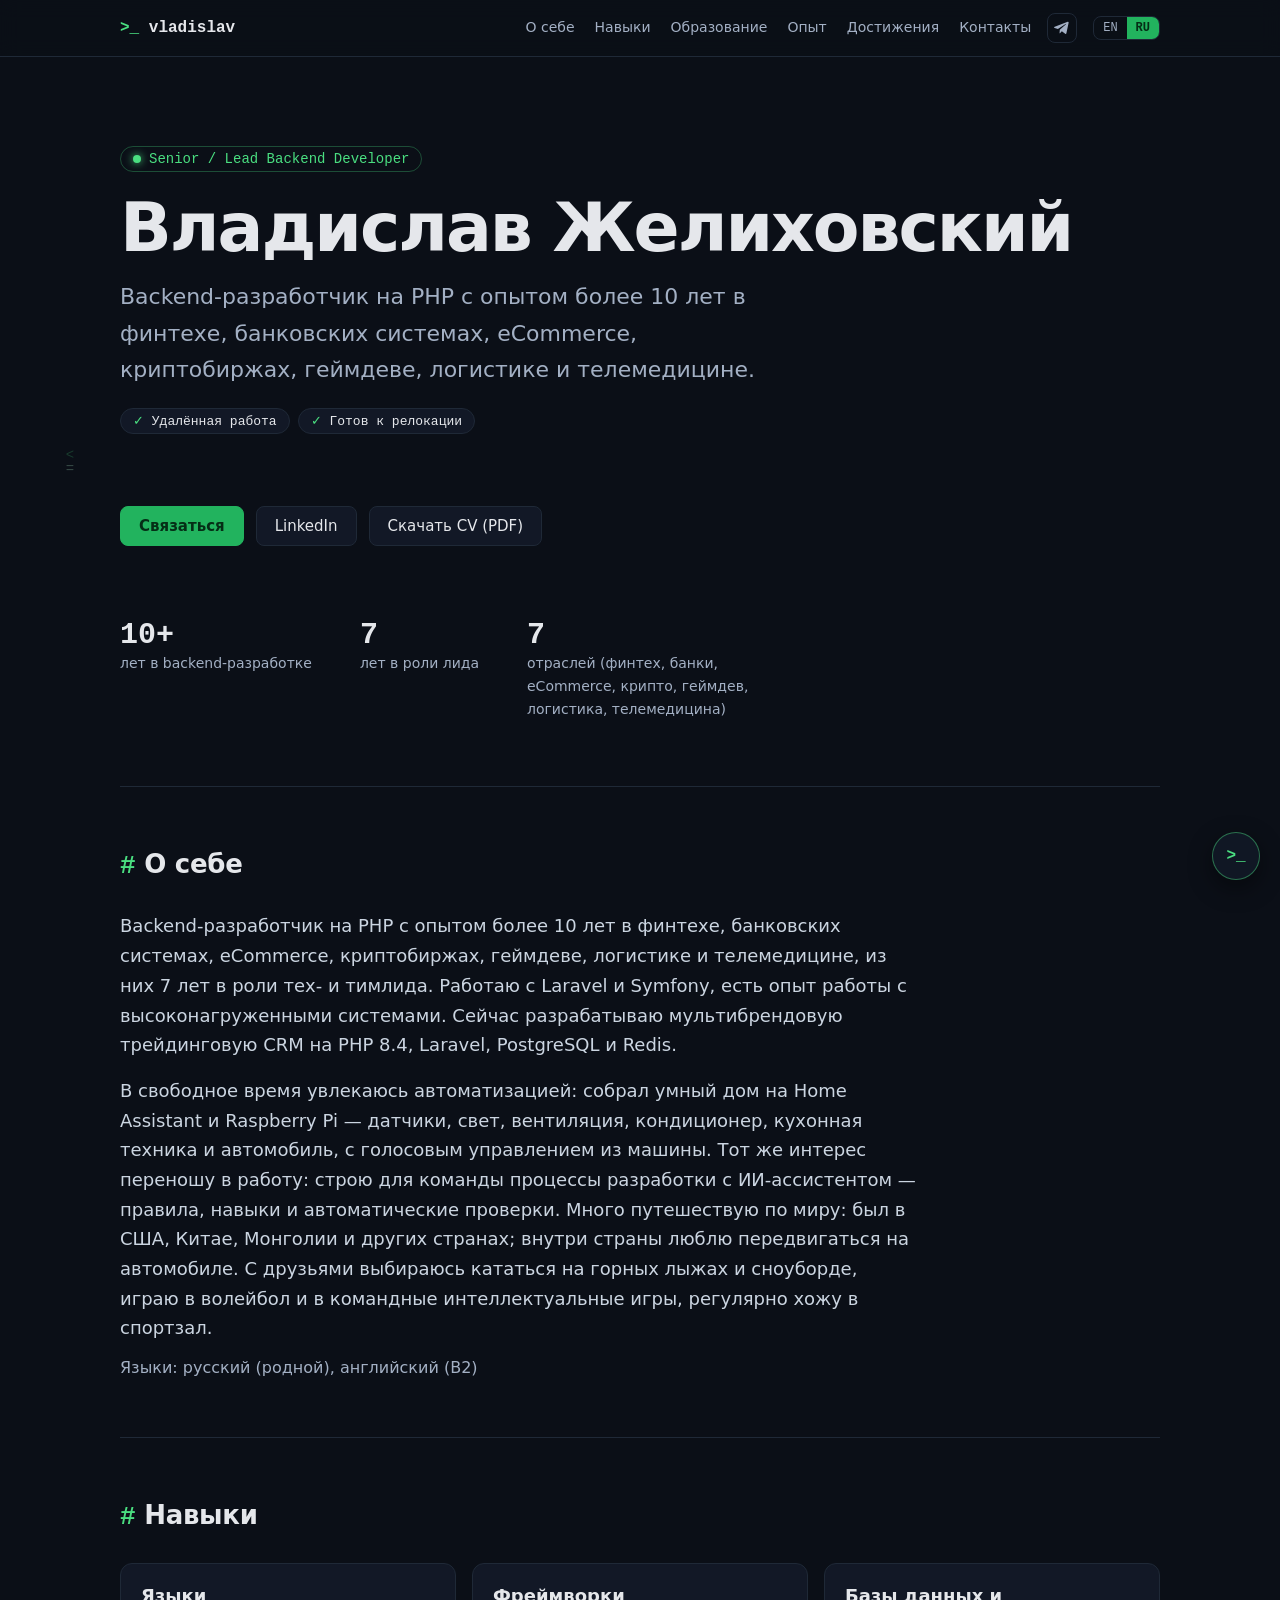
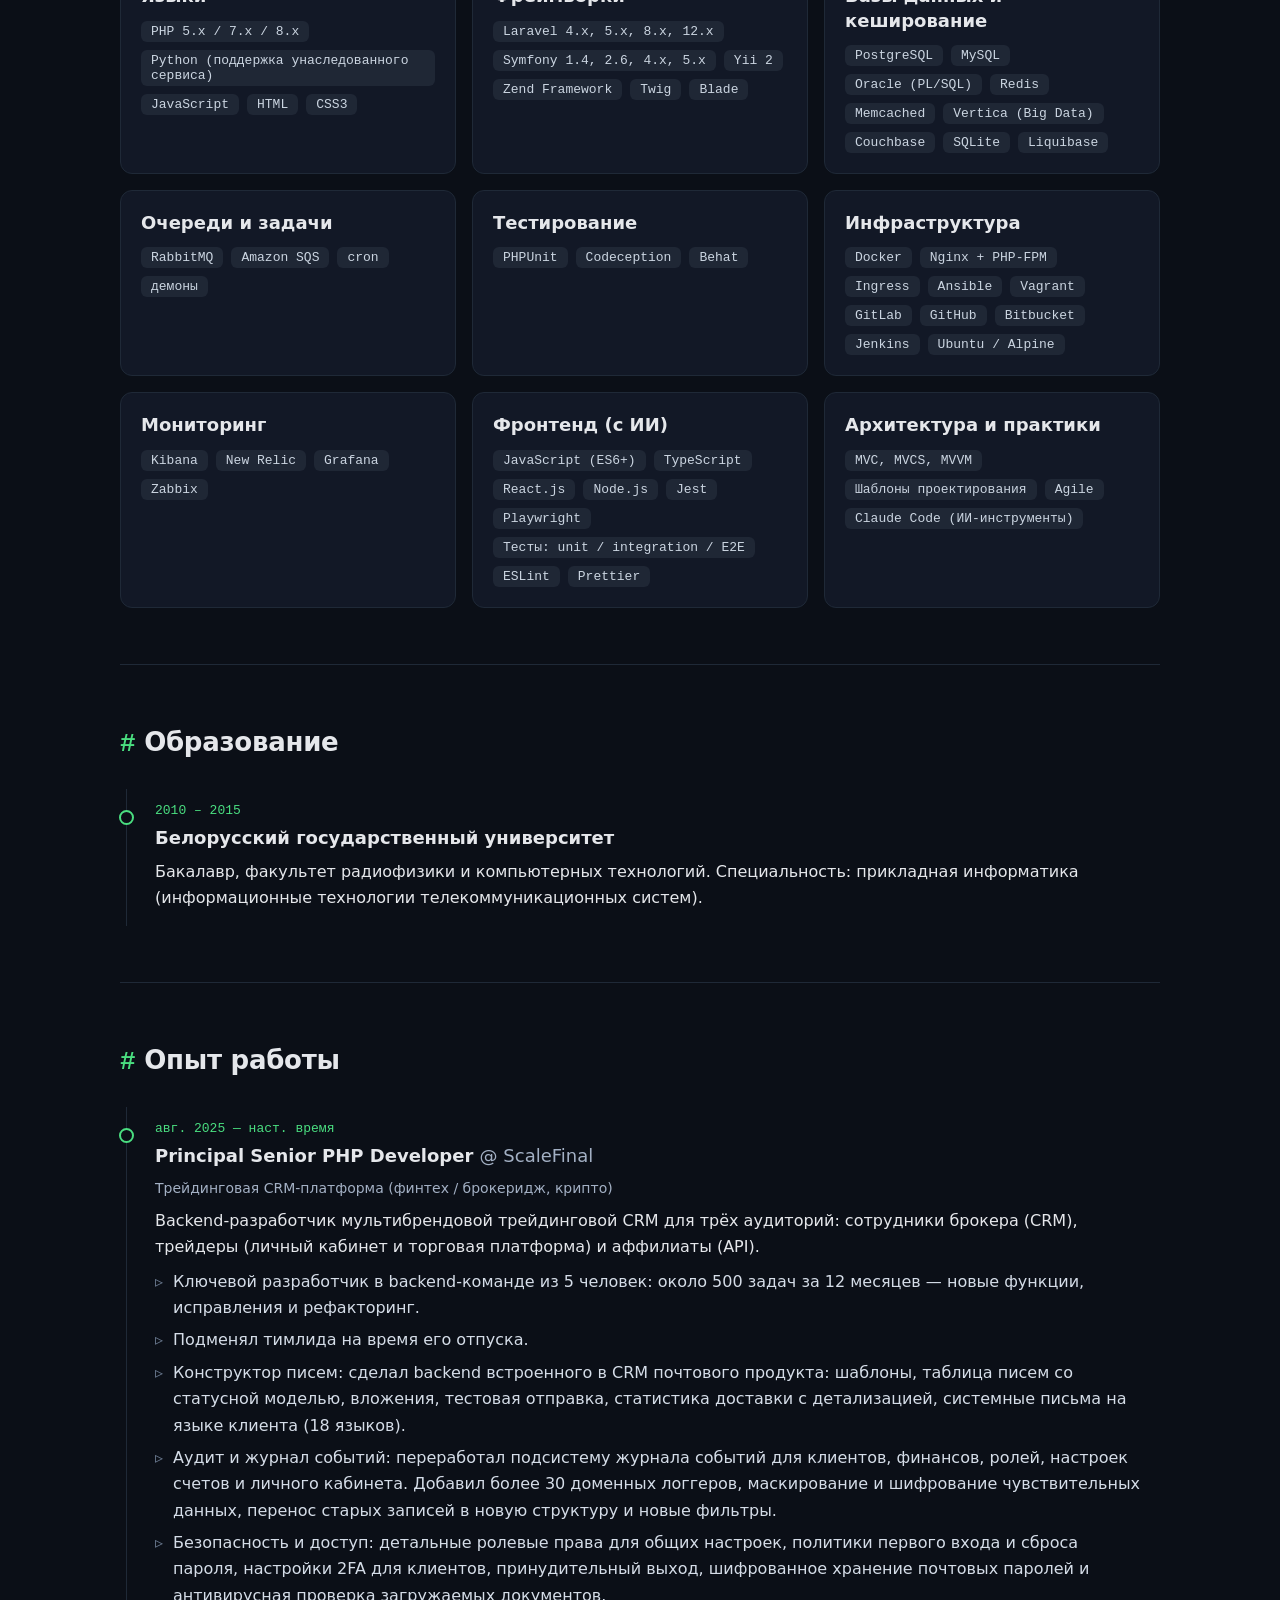
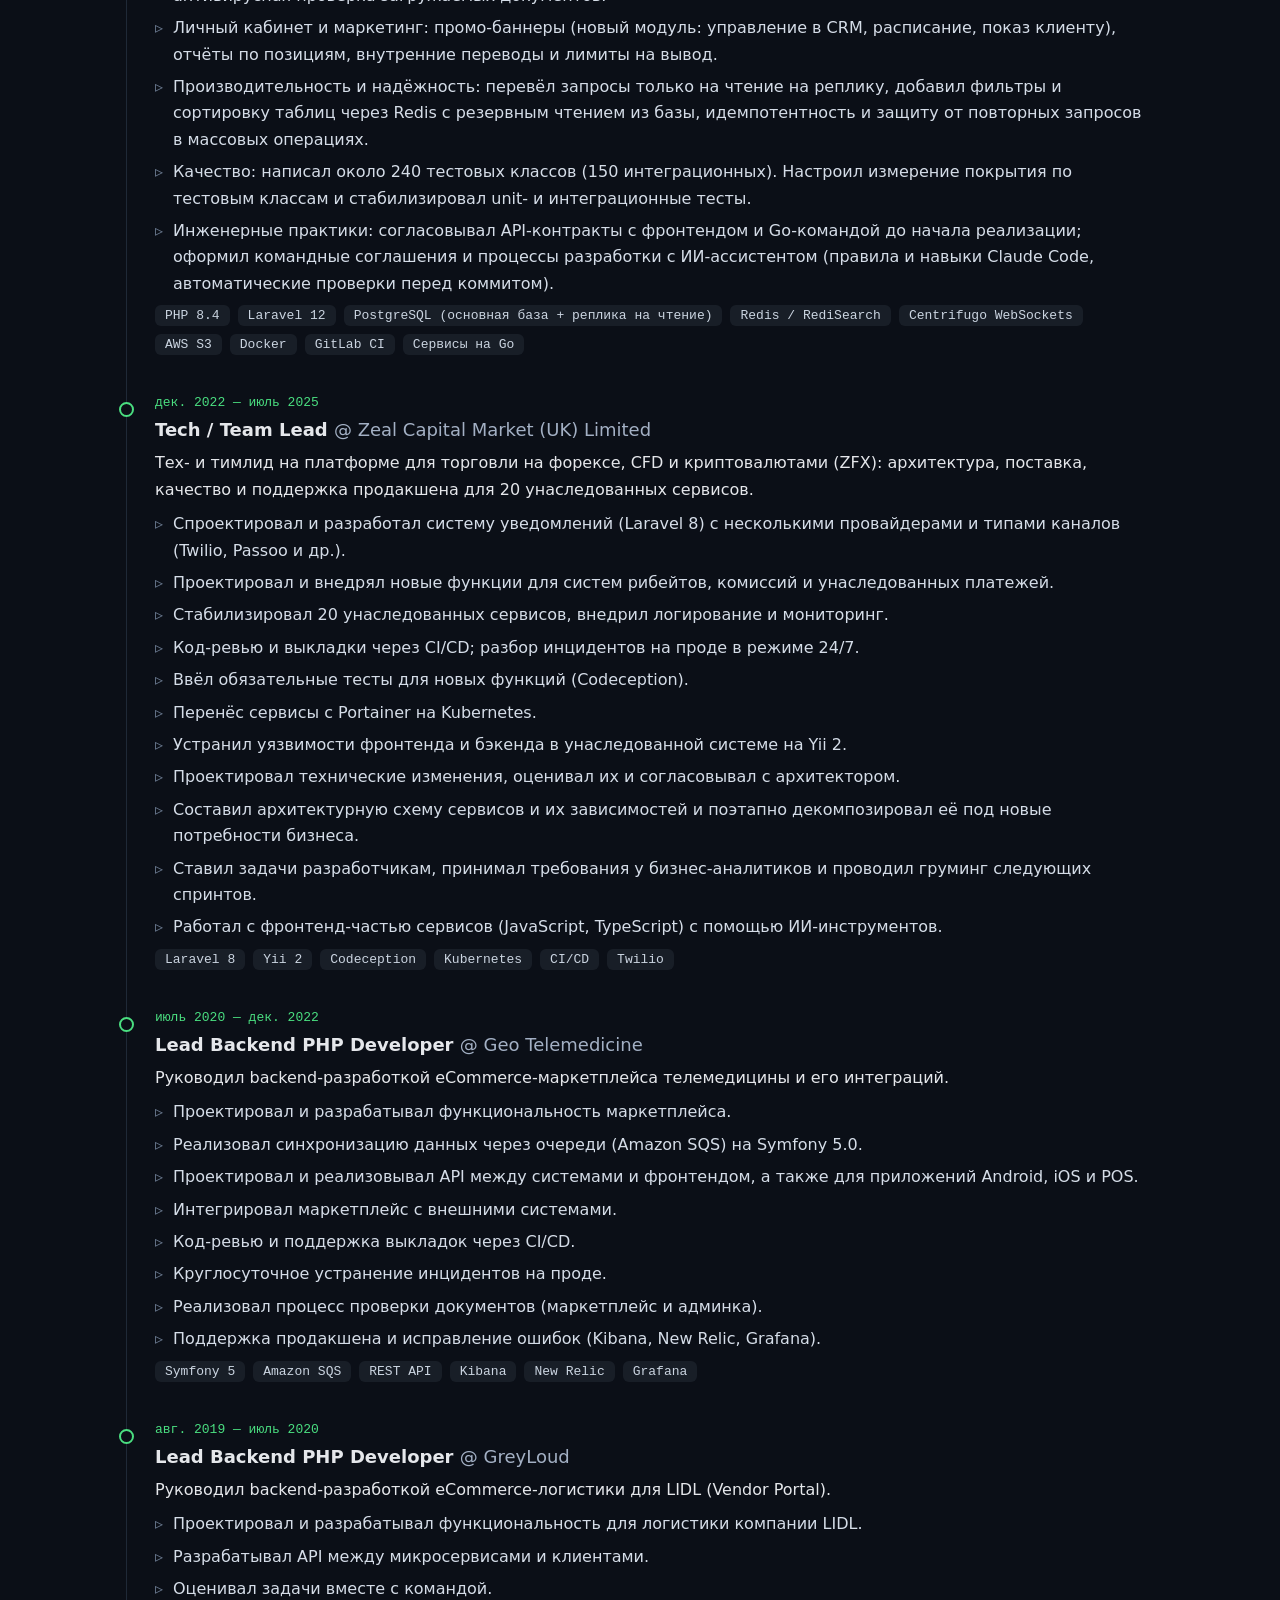
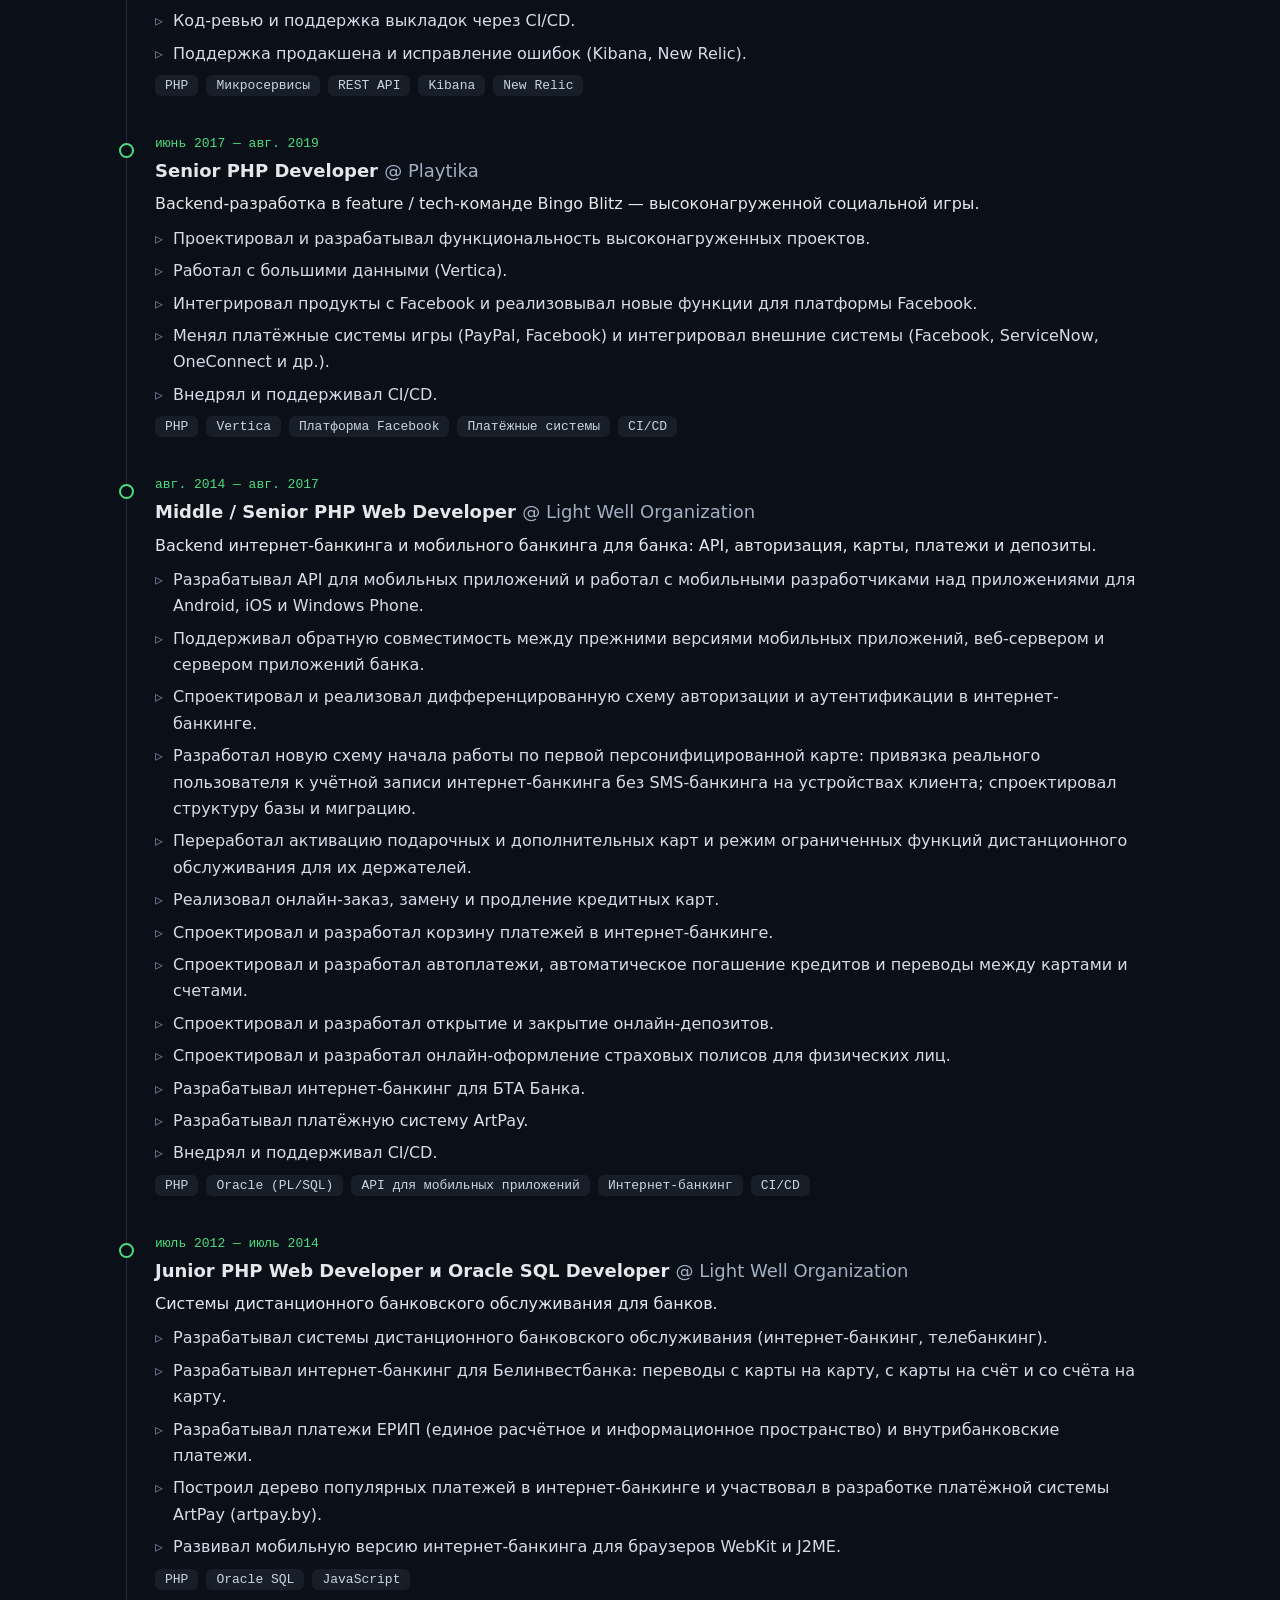
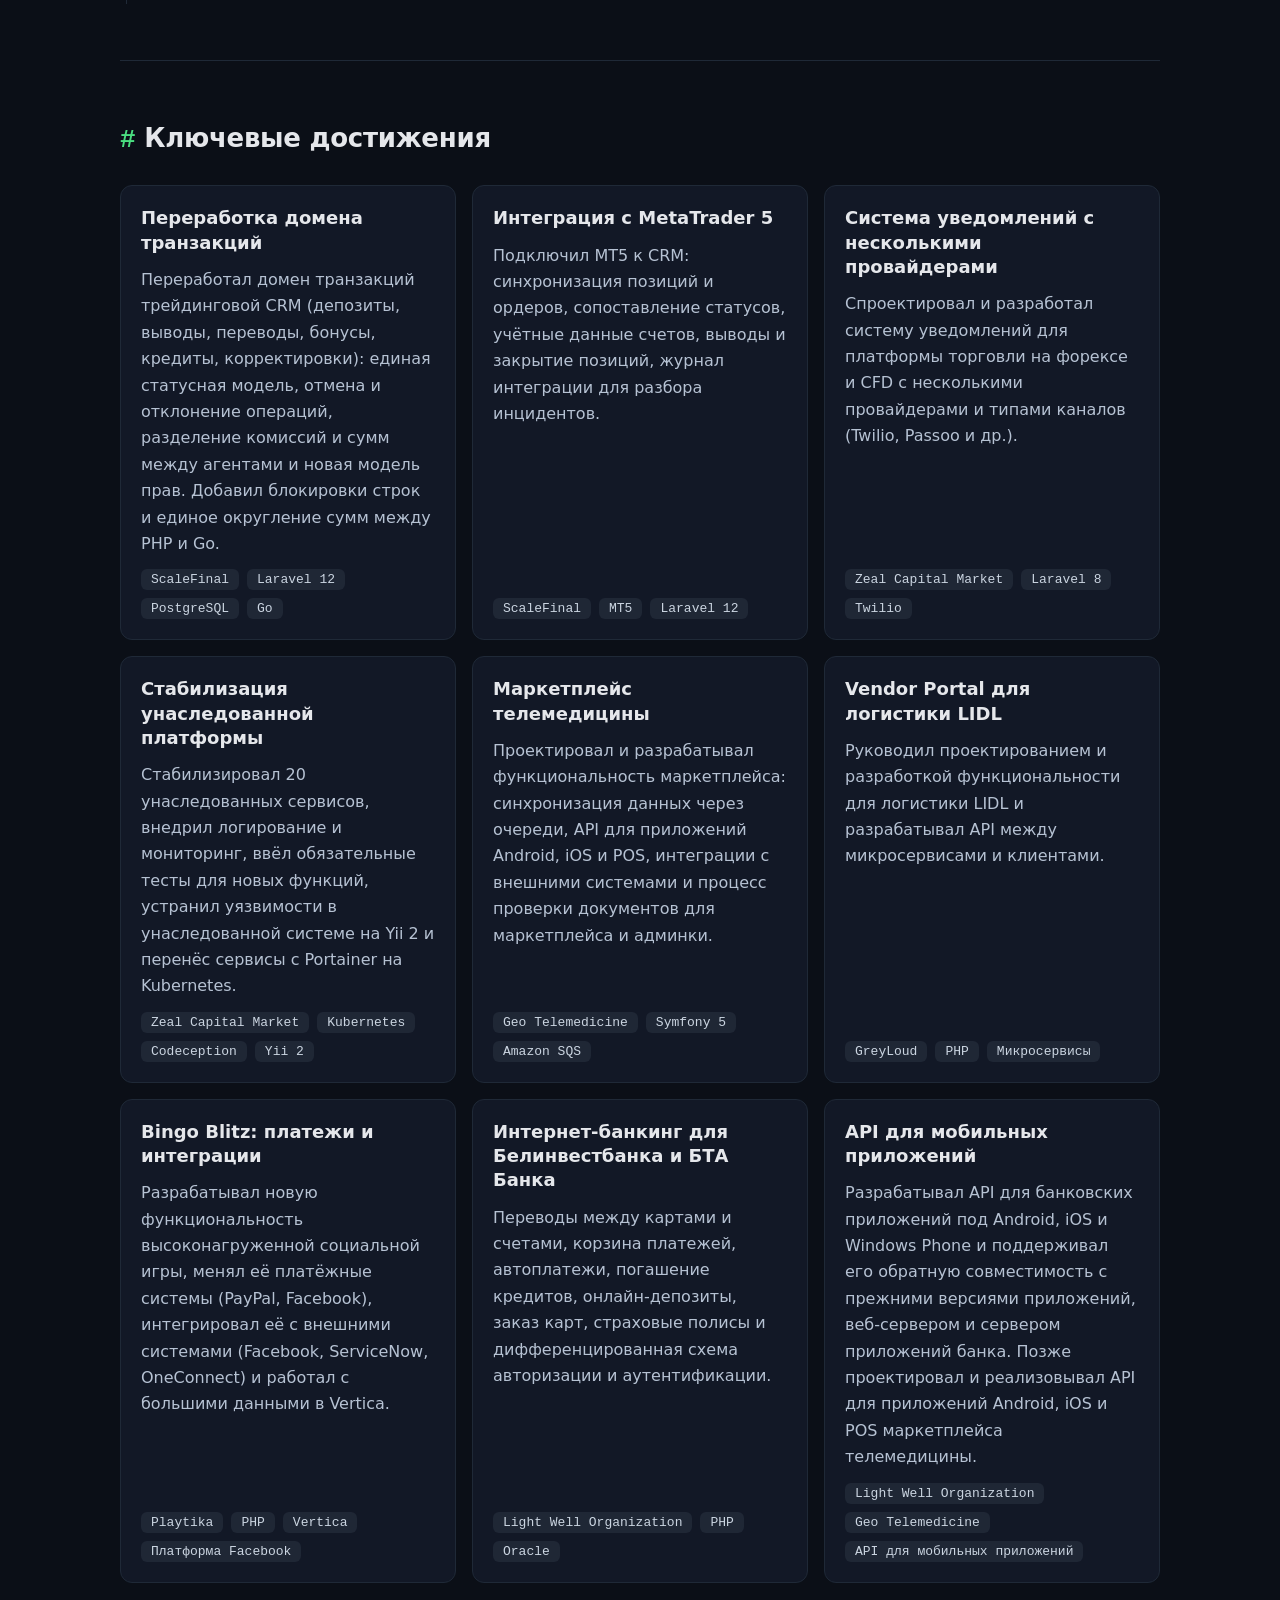
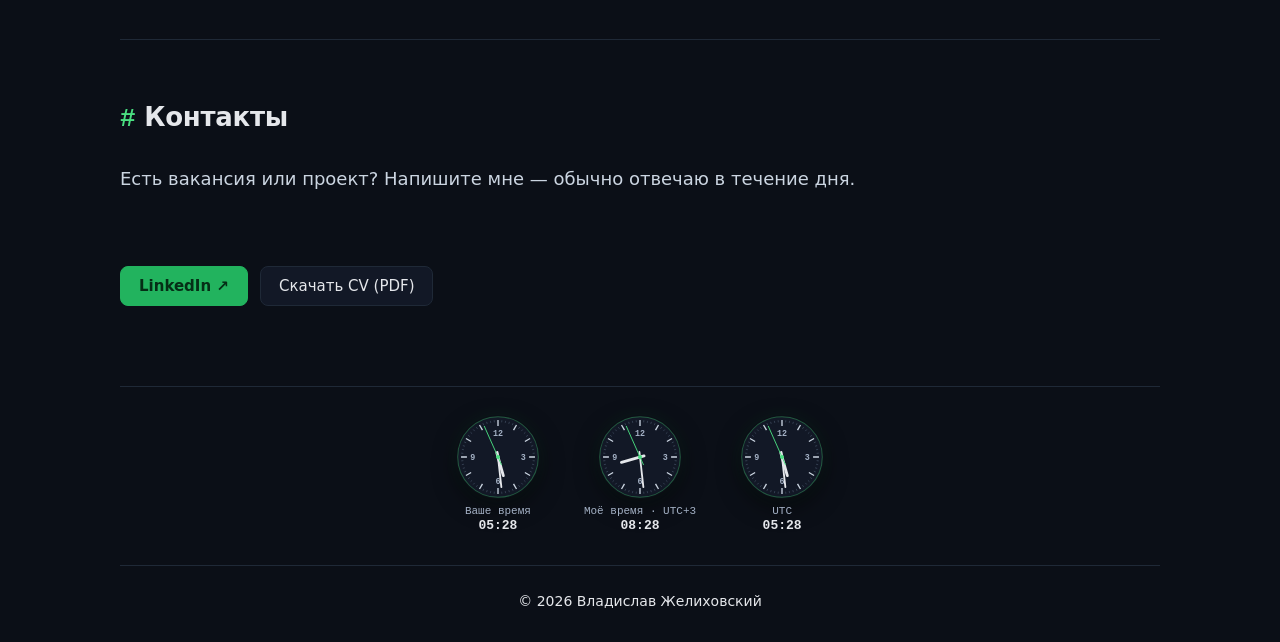
==== ru/index.html @ 9c0f3e17 "Update site" ====
<!doctype html><html lang="ru"><head><meta charset="UTF-8"><meta name="viewport" content="width=device-width,initial-scale=1"><meta name="description" content="Backend-разработчик на PHP с опытом более 10 лет в финтехе, банковских системах, eCommerce, криптобиржах, геймдеве, логистике и телемедицине."><meta property="og:type" content="website"><meta property="og:url" content="https://vlad-zhelihovsky.github.io/ru/"><meta property="og:title" content="Владислав Желиховский — Senior / Lead Backend Developer"><meta property="og:description" content="Backend-разработчик на PHP с опытом более 10 лет в финтехе, банковских системах, eCommerce, криптобиржах, геймдеве, логистике и телемедицине."><meta property="og:image" content="https://vlad-zhelihovsky.github.io/og.png"><meta property="og:image:width" content="1200"><meta property="og:image:height" content="630"><meta name="twitter:card" content="summary_large_image"><link rel="canonical" href="https://vlad-zhelihovsky.github.io/ru/"><script type="application/ld+json">{"@context":"https://schema.org","@type":"Person","name":"Владислав Желиховский","jobTitle":"Senior / Lead Backend Developer","description":"Backend-разработчик на PHP с опытом более 10 лет в финтехе, банковских системах, eCommerce, криптобиржах, геймдеве, логистике и телемедицине, из них 7 лет в роли тех- и тимлида. Работаю с Laravel и Symfony, есть опыт работы с высоконагруженными системами. Сейчас разрабатываю мультибрендовую трейдинговую CRM на PHP 8.4, Laravel, PostgreSQL и Redis.","url":"https://vlad-zhelihovsky.github.io/ru/","image":"https://vlad-zhelihovsky.github.io/og.png","sameAs":["https://www.linkedin.com/in/vladislav-zhelihovsky-81b3a1a6","https://t.me/powerduals"],"alumniOf":[{"@type":"CollegeOrUniversity","name":"Белорусский государственный университет"}],"knowsLanguage":["русский","английский"],"knowsAbout":["PHP 5.x / 7.x / 8.x","Python (поддержка унаследованного сервиса)","JavaScript","HTML","CSS3","Laravel 4.x, 5.x, 8.x, 12.x","Symfony 1.4, 2.6, 4.x, 5.x","Yii 2","Zend Framework","Twig","Blade","PostgreSQL","MySQL","Oracle (PL/SQL)","Redis","Memcached","Vertica (Big Data)","Couchbase","SQLite","Liquibase","RabbitMQ","Amazon SQS","cron","демоны","PHPUnit","Codeception","Behat","Docker","Nginx + PHP-FPM","Ingress","Ansible","Vagrant","GitLab","GitHub","Bitbucket","Jenkins","Ubuntu / Alpine","Kibana","New Relic","Grafana","Zabbix","JavaScript (ES6+)","TypeScript","React.js","Node.js","Jest","Playwright","Тесты: unit / integration / E2E","ESLint","Prettier","MVC, MVCS, MVVM","Шаблоны проектирования","Agile","Claude Code (ИИ-инструменты)"]}</script><link rel="icon" href="data:image/svg+xml,<svg xmlns='http://www.w3.org/2000/svg' viewBox='0 0 100 100'><rect width='100' height='100' rx='22' fill='%230b0f17'/><text x='50' y='68' font-size='54' text-anchor='middle' fill='%234ade80' font-family='monospace'>&gt;_</text></svg>"><title>Владислав Желиховский — Senior / Lead Backend Developer</title><script>!function(){var t=document.cookie.match(/(?:^|; )lang=(en|ru)/),a=/\/ru\/?$/.test(location.pathname);!t||"ru"!==t[1]||a?document.addEventListener("click",function(t){var a=t.target.closest&&t.target.closest("a[data-lang]");a&&(document.cookie="lang="+a.getAttribute("data-lang")+"; path=/; max-age=31536000; SameSite=Lax")}):location.replace("ru/"+location.hash)}()</script><link rel="stylesheet" crossorigin href="../assets/index-DyT4c21z.css"><link rel="alternate" hreflang="en" href="https://vlad-zhelihovsky.github.io/"><link rel="alternate" hreflang="ru" href="https://vlad-zhelihovsky.github.io/ru/"><link rel="alternate" hreflang="x-default" href="https://vlad-zhelihovsky.github.io/"></head><body><div id="app"><header class="topbar"><div class="container topbar-inner"><a class="logo" href="#top"><span class="prompt">&gt;_</span> vladislav</a><nav><a href="#about">О себе</a><a href="#skills">Навыки</a><a href="#education">Образование</a><a href="#experience">Опыт</a><a href="#projects">Достижения</a><a href="#contact">Контакты</a></nav><div class="social"><a href="https://t.me/powerduals" aria-label="Telegram" title="Telegram" target="_blank" rel="noopener"><svg viewBox="0 0 24 24" aria-hidden="true"><path d="M21.94 4.3 18.6 19.9c-.25 1.1-.9 1.37-1.82.85l-5.03-3.7-2.43 2.33c-.27.27-.5.5-1.01.5l.36-5.12 9.32-8.42c.4-.36-.09-.56-.63-.2L5.85 13.4.9 11.85c-1.08-.34-1.1-1.08.22-1.6L20.5 2.8c.9-.33 1.68.2 1.44 1.5Z"></path></svg></a></div><div class="lang" role="group" aria-label="Язык"><a href="../" data-lang="en" hreflang="en" class="">EN</a><a href="../ru/" data-lang="ru" hreflang="ru" class="active" aria-current="true">RU</a></div></div></header><main id="top" class="container"><section class="hero"><p class="eyebrow"><span class="dot"></span> Senior / Lead Backend Developer</p><h1>Владислав Желиховский</h1><p class="tagline">Backend-разработчик на PHP с опытом более 10 лет в финтехе, банковских системах, eCommerce, криптобиржах, геймдеве, логистике и телемедицине.</p><ul class="open-to" aria-label="Что ищу"><li>Удалённая работа</li><li>Готов к релокации</li></ul><div class="hero-actions"><a class="btn primary" href="#contact">Связаться</a><a class="btn" href="https://www.linkedin.com/in/vladislav-zhelihovsky-81b3a1a6" target="_blank" rel="noopener">LinkedIn</a><a class="btn" href="../Vladislav_Zhelihovsky_CV_RU.pdf" download>Скачать CV (PDF)</a></div><dl class="stats"><div><dt>10+</dt><dd>лет в backend-разработке</dd></div><div><dt>7</dt><dd>лет в роли лида</dd></div><div><dt>7</dt><dd>отраслей (финтех, банки, eCommerce, крипто, геймдев, логистика, телемедицина)</dd></div></dl></section><section id="about"><h2><span class="hash">#</span> О себе</h2><p class="lead">Backend-разработчик на PHP с опытом более 10 лет в финтехе, банковских системах, eCommerce, криптобиржах, геймдеве, логистике и телемедицине, из них 7 лет в роли тех- и тимлида. Работаю с Laravel и Symfony, есть опыт работы с высоконагруженными системами. Сейчас разрабатываю мультибрендовую трейдинговую CRM на PHP 8.4, Laravel, PostgreSQL и Redis.</p><p class="lead">В свободное время увлекаюсь автоматизацией: собрал умный дом на Home Assistant и Raspberry Pi — датчики, свет, вентиляция, кондиционер, кухонная техника и автомобиль, с голосовым управлением из машины. Тот же интерес переношу в работу: строю для команды процессы разработки с ИИ-ассистентом — правила, навыки и автоматические проверки. Много путешествую по миру: был в США, Китае, Монголии и других странах; внутри страны люблю передвигаться на автомобиле. С друзьями выбираюсь кататься на горных лыжах и сноуборде, играю в волейбол и в командные интеллектуальные игры, регулярно хожу в спортзал.</p><p class="muted">Языки: русский (родной), английский (B2)</p></section><section id="skills"><h2><span class="hash">#</span> Навыки</h2><div class="grid skills"><article class="card"><h3>Языки</h3><ul class="tags"><li>PHP 5.x / 7.x / 8.x</li><li>Python (поддержка унаследованного сервиса)</li><li>JavaScript</li><li>HTML</li><li>CSS3</li></ul></article><article class="card"><h3>Фреймворки</h3><ul class="tags"><li>Laravel 4.x, 5.x, 8.x, 12.x</li><li>Symfony 1.4, 2.6, 4.x, 5.x</li><li>Yii 2</li><li>Zend Framework</li><li>Twig</li><li>Blade</li></ul></article><article class="card"><h3>Базы данных и кеширование</h3><ul class="tags"><li>PostgreSQL</li><li>MySQL</li><li>Oracle (PL/SQL)</li><li>Redis</li><li>Memcached</li><li>Vertica (Big Data)</li><li>Couchbase</li><li>SQLite</li><li>Liquibase</li></ul></article><article class="card"><h3>Очереди и задачи</h3><ul class="tags"><li>RabbitMQ</li><li>Amazon SQS</li><li>cron</li><li>демоны</li></ul></article><article class="card"><h3>Тестирование</h3><ul class="tags"><li>PHPUnit</li><li>Codeception</li><li>Behat</li></ul></article><article class="card"><h3>Инфраструктура</h3><ul class="tags"><li>Docker</li><li>Nginx + PHP-FPM</li><li>Ingress</li><li>Ansible</li><li>Vagrant</li><li>GitLab</li><li>GitHub</li><li>Bitbucket</li><li>Jenkins</li><li>Ubuntu / Alpine</li></ul></article><article class="card"><h3>Мониторинг</h3><ul class="tags"><li>Kibana</li><li>New Relic</li><li>Grafana</li><li>Zabbix</li></ul></article><article class="card"><h3>Фронтенд (с ИИ)</h3><ul class="tags"><li>JavaScript (ES6+)</li><li>TypeScript</li><li>React.js</li><li>Node.js</li><li>Jest</li><li>Playwright</li><li>Тесты: unit / integration / E2E</li><li>ESLint</li><li>Prettier</li></ul></article><article class="card"><h3>Архитектура и практики</h3><ul class="tags"><li>MVC, MVCS, MVVM</li><li>Шаблоны проектирования</li><li>Agile</li><li>Claude Code (ИИ-инструменты)</li></ul></article></div></section><section id="education"><h2><span class="hash">#</span> Образование</h2><ol class="timeline"><li><p class="period">2010 – 2015</p><h3>Белорусский государственный университет</h3><p>Бакалавр, факультет радиофизики и компьютерных технологий. Специальность: прикладная информатика (информационные технологии телекоммуникационных систем).</p></li></ol></section><section id="experience"><h2><span class="hash">#</span> Опыт работы</h2><ol class="timeline"><li><p class="period">авг. 2025 — наст. время</p><h3>Principal Senior PHP Developer <span class="at">@ ScaleFinal</span></h3><p class="muted small">Трейдинговая CRM-платформа (финтех / брокеридж, крипто)</p><p>Backend-разработчик мультибрендовой трейдинговой CRM для трёх аудиторий: сотрудники брокера (CRM), трейдеры (личный кабинет и торговая платформа) и аффилиаты (API).</p><ul class="highlights"><li>Ключевой разработчик в backend-команде из 5 человек: около 500 задач за 12 месяцев — новые функции, исправления и рефакторинг.</li><li>Подменял тимлида на время его отпуска.</li><li>Конструктор писем: сделал backend встроенного в CRM почтового продукта: шаблоны, таблица писем со статусной моделью, вложения, тестовая отправка, статистика доставки с детализацией, системные письма на языке клиента (18 языков).</li><li>Аудит и журнал событий: переработал подсистему журнала событий для клиентов, финансов, ролей, настроек счетов и личного кабинета. Добавил более 30 доменных логгеров, маскирование и шифрование чувствительных данных, перенос старых записей в новую структуру и новые фильтры.</li><li>Безопасность и доступ: детальные ролевые права для общих настроек, политики первого входа и сброса пароля, настройки 2FA для клиентов, принудительный выход, шифрованное хранение почтовых паролей и антивирусная проверка загружаемых документов.</li><li>Личный кабинет и маркетинг: промо-баннеры (новый модуль: управление в CRM, расписание, показ клиенту), отчёты по позициям, внутренние переводы и лимиты на вывод.</li><li>Производительность и надёжность: перевёл запросы только на чтение на реплику, добавил фильтры и сортировку таблиц через Redis с резервным чтением из базы, идемпотентность и защиту от повторных запросов в массовых операциях.</li><li>Качество: написал около 240 тестовых классов (150 интеграционных). Настроил измерение покрытия по тестовым классам и стабилизировал unit- и интеграционные тесты.</li><li>Инженерные практики: согласовывал API-контракты с фронтендом и Go-командой до начала реализации; оформил командные соглашения и процессы разработки с ИИ-ассистентом (правила и навыки Claude Code, автоматические проверки перед коммитом).</li></ul><ul class="tags"><li>PHP 8.4</li><li>Laravel 12</li><li>PostgreSQL (основная база + реплика на чтение)</li><li>Redis / RediSearch</li><li>Centrifugo WebSockets</li><li>AWS S3</li><li>Docker</li><li>GitLab CI</li><li>Сервисы на Go</li></ul></li><li><p class="period">дек. 2022 — июль 2025</p><h3>Tech / Team Lead <span class="at">@ Zeal Capital Market (UK) Limited</span></h3><p>Тех- и тимлид на платформе для торговли на форексе, CFD и криптовалютами (ZFX): архитектура, поставка, качество и поддержка продакшена для 20 унаследованных сервисов.</p><ul class="highlights"><li>Спроектировал и разработал систему уведомлений (Laravel 8) с несколькими провайдерами и типами каналов (Twilio, Passoo и др.).</li><li>Проектировал и внедрял новые функции для систем рибейтов, комиссий и унаследованных платежей.</li><li>Стабилизировал 20 унаследованных сервисов, внедрил логирование и мониторинг.</li><li>Код-ревью и выкладки через CI/CD; разбор инцидентов на проде в режиме 24/7.</li><li>Ввёл обязательные тесты для новых функций (Codeception).</li><li>Перенёс сервисы с Portainer на Kubernetes.</li><li>Устранил уязвимости фронтенда и бэкенда в унаследованной системе на Yii 2.</li><li>Проектировал технические изменения, оценивал их и согласовывал с архитектором.</li><li>Составил архитектурную схему сервисов и их зависимостей и поэтапно декомпозировал её под новые потребности бизнеса.</li><li>Ставил задачи разработчикам, принимал требования у бизнес-аналитиков и проводил груминг следующих спринтов.</li><li>Работал с фронтенд-частью сервисов (JavaScript, TypeScript) с помощью ИИ-инструментов.</li></ul><ul class="tags"><li>Laravel 8</li><li>Yii 2</li><li>Codeception</li><li>Kubernetes</li><li>CI/CD</li><li>Twilio</li></ul></li><li><p class="period">июль 2020 — дек. 2022</p><h3>Lead Backend PHP Developer <span class="at">@ Geo Telemedicine</span></h3><p>Руководил backend-разработкой eCommerce-маркетплейса телемедицины и его интеграций.</p><ul class="highlights"><li>Проектировал и разрабатывал функциональность маркетплейса.</li><li>Реализовал синхронизацию данных через очереди (Amazon SQS) на Symfony 5.0.</li><li>Проектировал и реализовывал API между системами и фронтендом, а также для приложений Android, iOS и POS.</li><li>Интегрировал маркетплейс с внешними системами.</li><li>Код-ревью и поддержка выкладок через CI/CD.</li><li>Круглосуточное устранение инцидентов на проде.</li><li>Реализовал процесс проверки документов (маркетплейс и админка).</li><li>Поддержка продакшена и исправление ошибок (Kibana, New Relic, Grafana).</li></ul><ul class="tags"><li>Symfony 5</li><li>Amazon SQS</li><li>REST API</li><li>Kibana</li><li>New Relic</li><li>Grafana</li></ul></li><li><p class="period">авг. 2019 — июль 2020</p><h3>Lead Backend PHP Developer <span class="at">@ GreyLoud</span></h3><p>Руководил backend-разработкой eCommerce-логистики для LIDL (Vendor Portal).</p><ul class="highlights"><li>Проектировал и разрабатывал функциональность для логистики компании LIDL.</li><li>Разрабатывал API между микросервисами и клиентами.</li><li>Оценивал задачи вместе с командой.</li><li>Код-ревью и поддержка выкладок через CI/CD.</li><li>Поддержка продакшена и исправление ошибок (Kibana, New Relic).</li></ul><ul class="tags"><li>PHP</li><li>Микросервисы</li><li>REST API</li><li>Kibana</li><li>New Relic</li></ul></li><li><p class="period">июнь 2017 — авг. 2019</p><h3>Senior PHP Developer <span class="at">@ Playtika</span></h3><p>Backend-разработка в feature / tech-команде Bingo Blitz — высоконагруженной социальной игры.</p><ul class="highlights"><li>Проектировал и разрабатывал функциональность высоконагруженных проектов.</li><li>Работал с большими данными (Vertica).</li><li>Интегрировал продукты с Facebook и реализовывал новые функции для платформы Facebook.</li><li>Менял платёжные системы игры (PayPal, Facebook) и интегрировал внешние системы (Facebook, ServiceNow, OneConnect и др.).</li><li>Внедрял и поддерживал CI/CD.</li></ul><ul class="tags"><li>PHP</li><li>Vertica</li><li>Платформа Facebook</li><li>Платёжные системы</li><li>CI/CD</li></ul></li><li><p class="period">авг. 2014 — авг. 2017</p><h3>Middle / Senior PHP Web Developer <span class="at">@ Light Well Organization</span></h3><p>Backend интернет-банкинга и мобильного банкинга для банка: API, авторизация, карты, платежи и депозиты.</p><ul class="highlights"><li>Разрабатывал API для мобильных приложений и работал с мобильными разработчиками над приложениями для Android, iOS и Windows Phone.</li><li>Поддерживал обратную совместимость между прежними версиями мобильных приложений, веб-сервером и сервером приложений банка.</li><li>Спроектировал и реализовал дифференцированную схему авторизации и аутентификации в интернет-банкинге.</li><li>Разработал новую схему начала работы по первой персонифицированной карте: привязка реального пользователя к учётной записи интернет-банкинга без SMS-банкинга на устройствах клиента; спроектировал структуру базы и миграцию.</li><li>Переработал активацию подарочных и дополнительных карт и режим ограниченных функций дистанционного обслуживания для их держателей.</li><li>Реализовал онлайн-заказ, замену и продление кредитных карт.</li><li>Спроектировал и разработал корзину платежей в интернет-банкинге.</li><li>Спроектировал и разработал автоплатежи, автоматическое погашение кредитов и переводы между картами и счетами.</li><li>Спроектировал и разработал открытие и закрытие онлайн-депозитов.</li><li>Спроектировал и разработал онлайн-оформление страховых полисов для физических лиц.</li><li>Разрабатывал интернет-банкинг для БТА Банка.</li><li>Разрабатывал платёжную систему ArtPay.</li><li>Внедрял и поддерживал CI/CD.</li></ul><ul class="tags"><li>PHP</li><li>Oracle (PL/SQL)</li><li>API для мобильных приложений</li><li>Интернет-банкинг</li><li>CI/CD</li></ul></li><li><p class="period">июль 2012 — июль 2014</p><h3>Junior PHP Web Developer и Oracle SQL Developer <span class="at">@ Light Well Organization</span></h3><p>Системы дистанционного банковского обслуживания для банков.</p><ul class="highlights"><li>Разрабатывал системы дистанционного банковского обслуживания (интернет-банкинг, телебанкинг).</li><li>Разрабатывал интернет-банкинг для Белинвестбанка: переводы с карты на карту, с карты на счёт и со счёта на карту.</li><li>Разрабатывал платежи ЕРИП (единое расчётное и информационное пространство) и внутрибанковские платежи.</li><li>Построил дерево популярных платежей в интернет-банкинге и участвовал в разработке платёжной системы ArtPay (artpay.by).</li><li>Развивал мобильную версию интернет-банкинга для браузеров WebKit и J2ME.</li></ul><ul class="tags"><li>PHP</li><li>Oracle SQL</li><li>JavaScript</li></ul></li></ol></section><section id="projects"><h2><span class="hash">#</span> Ключевые достижения</h2><div class="grid"><article class="card"><h3>Переработка домена транзакций</h3><p>Переработал домен транзакций трейдинговой CRM (депозиты, выводы, переводы, бонусы, кредиты, корректировки): единая статусная модель, отмена и отклонение операций, разделение комиссий и сумм между агентами и новая модель прав. Добавил блокировки строк и единое округление сумм между PHP и Go.</p><ul class="tags"><li>ScaleFinal</li><li>Laravel 12</li><li>PostgreSQL</li><li>Go</li></ul></article><article class="card"><h3>Интеграция с MetaTrader 5</h3><p>Подключил MT5 к CRM: синхронизация позиций и ордеров, сопоставление статусов, учётные данные счетов, выводы и закрытие позиций, журнал интеграции для разбора инцидентов.</p><ul class="tags"><li>ScaleFinal</li><li>MT5</li><li>Laravel 12</li></ul></article><article class="card"><h3>Система уведомлений с несколькими провайдерами</h3><p>Спроектировал и разработал систему уведомлений для платформы торговли на форексе и CFD с несколькими провайдерами и типами каналов (Twilio, Passoo и др.).</p><ul class="tags"><li>Zeal Capital Market</li><li>Laravel 8</li><li>Twilio</li></ul></article><article class="card"><h3>Стабилизация унаследованной платформы</h3><p>Стабилизировал 20 унаследованных сервисов, внедрил логирование и мониторинг, ввёл обязательные тесты для новых функций, устранил уязвимости в унаследованной системе на Yii 2 и перенёс сервисы с Portainer на Kubernetes.</p><ul class="tags"><li>Zeal Capital Market</li><li>Kubernetes</li><li>Codeception</li><li>Yii 2</li></ul></article><article class="card"><h3>Маркетплейс телемедицины</h3><p>Проектировал и разрабатывал функциональность маркетплейса: синхронизация данных через очереди, API для приложений Android, iOS и POS, интеграции с внешними системами и процесс проверки документов для маркетплейса и админки.</p><ul class="tags"><li>Geo Telemedicine</li><li>Symfony 5</li><li>Amazon SQS</li></ul></article><article class="card"><h3>Vendor Portal для логистики LIDL</h3><p>Руководил проектированием и разработкой функциональности для логистики LIDL и разрабатывал API между микросервисами и клиентами.</p><ul class="tags"><li>GreyLoud</li><li>PHP</li><li>Микросервисы</li></ul></article><article class="card"><h3>Bingo Blitz: платежи и интеграции</h3><p>Разрабатывал новую функциональность высоконагруженной социальной игры, менял её платёжные системы (PayPal, Facebook), интегрировал её с внешними системами (Facebook, ServiceNow, OneConnect) и работал с большими данными в Vertica.</p><ul class="tags"><li>Playtika</li><li>PHP</li><li>Vertica</li><li>Платформа Facebook</li></ul></article><article class="card"><h3>Интернет-банкинг для Белинвестбанка и БТА Банка</h3><p>Переводы между картами и счетами, корзина платежей, автоплатежи, погашение кредитов, онлайн-депозиты, заказ карт, страховые полисы и дифференцированная схема авторизации и аутентификации.</p><ul class="tags"><li>Light Well Organization</li><li>PHP</li><li>Oracle</li></ul></article><article class="card"><h3>API для мобильных приложений</h3><p>Разрабатывал API для банковских приложений под Android, iOS и Windows Phone и поддерживал его обратную совместимость с прежними версиями приложений, веб-сервером и сервером приложений банка. Позже проектировал и реализовывал API для приложений Android, iOS и POS маркетплейса телемедицины.</p><ul class="tags"><li>Light Well Organization</li><li>Geo Telemedicine</li><li>API для мобильных приложений</li></ul></article></div></section><section id="contact"><h2><span class="hash">#</span> Контакты</h2><p class="lead">Есть вакансия или проект? Напишите мне — обычно отвечаю в течение дня.</p><div class="hero-actions"><a class="btn primary" href="https://www.linkedin.com/in/vladislav-zhelihovsky-81b3a1a6" target="_blank" rel="noopener">LinkedIn ↗ </a><a class="btn" href="../Vladislav_Zhelihovsky_CV_RU.pdf" download>Скачать CV (PDF)</a></div></section></main><footer class="container footer"><span>© <span data-year>2026</span> Владислав Желиховский</span></footer></div><script>document.querySelectorAll("[data-year]").forEach(function(e){e.textContent=(new Date).getFullYear()})</script><script defer="defer" src="../trail.js?v=12"></script><script defer="defer" src="../nav.js?v=2"></script><script defer="defer" src="../matrix.js?v=2"></script><script defer="defer" src="../touch.js?v=2"></script><script defer="defer" src="../clocks.js?v=2"></script><script defer="defer" src="../portal.js?v=3"></script><script defer="defer" src="../weather.js?v=3"></script><script defer="defer" src="../terminal.js?v=4"></script></body></html>
---- assets/index-DyT4c21z.css ----
:root{--bg:#0b0f17;--surface:#121826;--border:#1f2937;--text:#e5e7eb;--muted:#94a3b8;--accent:#4ade80;--accent-ink:#052e16;--danger:#f87171;--mono:ui-monospace, "SF Mono", "JetBrains Mono", Menlo, Consolas, monospace;--sans:system-ui, -apple-system, "Segoe UI", Roboto, sans-serif;--lightningcss-light: ;--lightningcss-dark:initial;color-scheme:dark}*{box-sizing:border-box}html{scroll-behavior:smooth;scroll-padding-top:72px}body{background:radial-gradient(900px 500px at 85% -10%, #4ade8017, transparent 60%), var(--bg);color:var(--text);font:16px/1.65 var(--sans);-webkit-font-smoothing:antialiased;margin:0}a{color:var(--accent);text-decoration:none}a:hover{text-decoration:underline}h1,h2,h3,p,ul,ol,dl,dd{margin:0;padding:0}ul,ol{list-style:none}.container{width:min(1040px,100% - 32px);margin-inline:auto}.muted{color:var(--muted)}.small{font-size:14px}.topbar{z-index:10;-webkit-backdrop-filter:blur(10px);backdrop-filter:blur(10px);border-bottom:1px solid var(--border);background:#0b0f17cc;position:sticky;top:0}.topbar-inner{justify-content:space-between;align-items:center;gap:16px;height:56px;display:flex}.logo{font-family:var(--mono);color:var(--text);white-space:nowrap;font-weight:600}.logo:hover{text-decoration:none}.prompt{color:var(--accent)}.topbar nav{gap:20px;font-size:14px;display:flex;overflow-x:auto}.topbar nav a{color:var(--muted);white-space:nowrap}.topbar nav a:hover{color:var(--text);text-decoration:none}.topbar nav{min-width:0;margin-left:auto;overflow-y:hidden}.lang{border:1px solid var(--border);font:12px var(--mono);border-radius:8px;flex:none;display:flex;overflow:hidden}.lang a{color:var(--muted);padding:4px 9px;transition:color .2s,background .2s}.lang a:hover{color:var(--text);text-decoration:none}.lang a.active{background:var(--accent);color:var(--accent-ink);font-weight:600}.topbar nav a{padding:6px 0;transition:color .2s;position:relative}.topbar nav a.active{color:var(--accent)}.topbar nav a:after{content:"";background:var(--accent);border-radius:2px;height:2px;transition:transform .25s;position:absolute;bottom:0;left:0;right:0;transform:scaleX(0)}.topbar nav a.active:after{transform:scaleX(1)}section{border-bottom:1px solid var(--border);padding:56px 0}section:last-of-type{border-bottom:0}h2{letter-spacing:-.01em;margin-bottom:24px;font-size:26px}.hash{color:var(--accent);font-family:var(--mono)}h3{font-size:18px;line-height:1.35}.lead{color:#cbd5e1;max-width:70ch;font-size:18px}.lead+.muted{margin-top:12px}.hero{padding:88px 0 64px}.eyebrow{font:14px var(--mono);color:var(--accent);border:1px solid #4ade804d;border-radius:999px;align-items:center;gap:8px;padding:4px 12px;display:inline-flex}.dot{background:var(--accent);width:8px;height:8px;box-shadow:0 0 8px var(--accent);border-radius:50%}h1{letter-spacing:-.03em;margin:20px 0 16px;font-size:clamp(38px,7vw,68px);line-height:1.05}.tagline{color:var(--muted);max-width:46ch;font-size:clamp(18px,2.4vw,22px)}.open-to{flex-wrap:wrap;gap:8px;margin-top:20px;padding:0;list-style:none;display:flex}.open-to li{font:13px var(--mono);color:var(--text);border:1px solid var(--border);background:var(--surface);border-radius:999px;padding:4px 12px}.open-to li:before{content:"✓ ";color:var(--accent)}.hero-actions{flex-wrap:wrap;gap:12px;margin-top:32px;display:flex}.stats{flex-wrap:wrap;gap:16px 48px;margin-top:48px;display:flex}.hero .hero-actions,.hero .stats,#contact .hero-actions{margin-top:72px}#contact{padding-bottom:80px}.stats dt{font:600 30px var(--mono);color:var(--text)}.stats dd{color:var(--muted);font-size:14px}.btn{border:1px solid var(--border);background:var(--surface);color:var(--text);font:500 15px var(--sans);cursor:pointer;border-radius:8px;justify-content:center;align-items:center;padding:10px 18px;transition:border-color .15s,transform .15s;display:inline-flex}.btn:hover{border-color:var(--accent);text-decoration:none;transform:translateY(-1px)}.btn.primary{background:var(--accent);border-color:var(--accent);color:var(--accent-ink);font-weight:600}.btn:disabled{opacity:.6;cursor:progress;transform:none}.grid{grid-template-columns:repeat(auto-fill,minmax(280px,1fr));gap:16px;display:grid}.card{background:var(--surface);border:1px solid var(--border);border-radius:12px;flex-direction:column;gap:12px;padding:20px;display:flex}.card p{color:var(--muted);flex:1}.tags{flex-wrap:wrap;gap:8px;display:flex}.tags li{font:13px var(--mono);color:#cbd5e1;background:#94a3b81a;border-radius:6px;padding:3px 10px}.timeline{border-left:1px solid var(--border);gap:12px;margin-left:6px;display:grid}.timeline>li{border-radius:0 12px 12px 0;gap:8px;padding:14px 18px 14px 28px;display:grid;position:relative}.timeline>li:before{content:"";background:var(--bg);border:2px solid var(--accent);border-radius:50%;width:11px;height:11px;position:absolute;top:21px;left:-8px}.period{font:13px var(--mono);color:var(--accent)}.at{color:var(--muted);font-weight:400}.highlights{color:#cbd5e1;gap:4px;display:grid}.highlights li{padding-left:18px;position:relative}.highlights li:before{content:"▹";color:var(--accent);position:absolute;left:0}.contact{gap:16px;max-width:640px;margin-top:24px;display:grid}.contact .row{grid-template-columns:1fr 1fr;gap:16px;display:grid}.contact label{color:var(--muted);gap:6px;font-size:14px;display:grid}.contact input,.contact textarea{border:1px solid var(--border);background:var(--surface);width:100%;color:var(--text);font:16px var(--sans);resize:vertical;border-radius:8px;padding:10px 12px}.contact input:focus,.contact textarea:focus{outline:2px solid var(--accent);outline-offset:1px}.contact .invalid{border-color:var(--danger)}.contact small{color:var(--danger)}.actions{flex-wrap:wrap;align-items:center;gap:16px;display:flex}.notice.sent{color:var(--accent)}.notice.error{color:var(--danger)}.state{justify-items:start;gap:16px;padding:120px 0;display:grid}.footer{text-align:center;border-top:1px solid var(--border);flex-wrap:wrap;justify-content:center;gap:8px;padding:24px 0 40px;font-size:14px;display:flex}@media (width<=600px){.contact .row{grid-template-columns:1fr}section{padding:40px 0}.hero{padding:56px 0 40px}}.lead+.lead{margin-top:16px}.industries{flex-wrap:wrap;align-items:center;gap:12px;margin-top:28px;display:flex}.stats>div{max-width:280px}.card{transition:background-color .25s,border-color .25s,color .25s}.card p,.card .tags li,.card h3 a{transition:background-color .25s,color .25s}@media (hover:hover){.card:hover{background:var(--accent);border-color:var(--accent);color:var(--accent-ink)}.card:hover p{color:#14532d}.card:hover .tags li{color:var(--accent-ink);background:#052e1624}.card:hover h3 a{color:var(--accent-ink);text-decoration:underline}}.btn{transition:background-color .2s,border-color .2s,color .2s,transform .15s}@media (hover:hover){.btn:hover{background:var(--accent);border-color:var(--accent);color:var(--accent-ink)}.btn.primary:hover{background:#86efac;border-color:#86efac}}html{overflow-x:clip}.timeline>li{transform-origin:0;transition:transform .25s,background-color .25s,box-shadow .25s}.timeline>li:after{content:"";background:var(--accent);transform-origin:top;border-radius:3px;width:3px;transition:transform .3s;position:absolute;top:0;bottom:0;left:-2px;transform:scaleY(0);box-shadow:0 0 12px #4ade808c}.timeline>li:before{z-index:1;transition:background-color .25s,box-shadow .25s}@media (hover:hover){.timeline>li:hover{z-index:2;background:var(--surface);transform:scale(1.02);box-shadow:0 18px 44px #00000080}.timeline>li:hover:after{transform:scaleY(1)}.timeline>li:hover:before{background:var(--accent);box-shadow:0 0 10px var(--accent)}}@media (hover:hover) and (width>=1240px){.timeline>li:hover{transform:scale(1.06)}}.card{transition:background-color .25s,border-color .25s,color .25s,transform .25s,box-shadow .25s;position:relative}@media (hover:hover){.card:hover{z-index:2;transform:scale(1.06);box-shadow:0 18px 44px #00000080,0 0 28px #4ade8040}}.weather{border-top:1px solid var(--border);padding:28px 0 32px}.weather-head{flex-wrap:wrap;align-items:baseline;gap:4px 12px;margin-bottom:14px;display:flex}.weather-title{font:600 14px var(--mono);color:var(--accent)}.weather-days{grid-template-columns:repeat(3,1fr);gap:12px;padding:0;list-style:none;display:grid}.weather-days li{border:1px solid var(--border);background:var(--surface);border-radius:12px;grid-template-columns:auto 1fr;align-items:center;gap:2px 10px;padding:12px 14px;display:grid}.weather-day{font:12px var(--mono);color:var(--muted);grid-column:1/-1}.weather-icon{grid-row:span 2;font-size:26px;line-height:1}.weather-kind{font-size:14px}.weather-temp{font:600 15px var(--mono)}@media (width<=560px){.weather-days{grid-template-columns:1fr}}.weather-days li{transition:background-color .25s,border-color .25s,color .25s,transform .25s,box-shadow .25s}.weather-days li span{transition:color .25s}@media (hover:hover){.weather-days li:hover{background:var(--temp,var(--accent));border-color:var(--temp,var(--accent));color:#0b0f17;box-shadow:0 14px 34px #00000073, 0 0 26px color-mix(in srgb, var(--temp,var(--accent)) 45%, transparent);transform:scale(1.04)}.weather-days li:hover .weather-day{color:#0b0f17bf}}.term-launcher{z-index:25;cursor:pointer;width:48px;height:48px;color:var(--accent);font:600 16px var(--mono);background:#121826eb;border:1px solid #4ade8073;border-radius:50%;transition:transform .2s,box-shadow .2s,background-color .2s,color .2s;position:fixed;bottom:20px;right:20px;box-shadow:0 8px 24px #00000073}.term-launcher:hover{background:var(--accent);color:var(--accent-ink);transform:scale(1.08);box-shadow:0 0 24px #4ade8073}.term-open .term-launcher{display:none}.topbar .logo{cursor:pointer}.term-overlay{z-index:30;-webkit-backdrop-filter:blur(3px);backdrop-filter:blur(3px);background:#03060c99;place-items:center;padding:16px;display:grid;position:fixed;inset:0}.term-overlay[hidden]{display:none}.term{width:min(900px,100%);height:min(620px,86vh);font:14px/1.55 var(--mono);color:#b9f6cc;background:linear-gradient(160deg,#262d3a 0%,#151a23 45%,#0c0f15 100%);border:1px solid #2c3442;border-radius:26px;flex-direction:column;padding:10px 18px 0;display:flex;box-shadow:0 30px 80px #000000bf,inset 0 1px #ffffff17,inset 0 -3px 8px #0009}.term-bar{justify-content:space-between;align-items:center;padding:0 0 6px 6px;display:flex}.term-title{color:#6b7686;letter-spacing:.04em;font-size:11px}.term-close{color:#7d8898;cursor:pointer;background:#0c0f15;border:0;border-radius:50%;width:26px;height:26px;font-size:17px;line-height:1;box-shadow:inset 0 1px 2px #000000b3}.term-close:hover{color:var(--text);background:#1f2937}.term-glass{background:radial-gradient(#06140c 0%,#030906 70%,#010402 100%);border-radius:18px/16px;flex:1;min-height:0;display:flex;position:relative;overflow:hidden;box-shadow:inset 0 0 60px #000000e6,inset 0 0 18px #4ade8024,0 0 0 2px #05070a,0 0 0 3px #323b4a}.term-glass:before,.term-glass:after{content:"";pointer-events:none;z-index:1;position:absolute;inset:0}.term-glass:before{background:repeating-linear-gradient(#0000 0 2px,#00000038 2px 3px)}.term-glass:after{background:linear-gradient(125deg,#ffffff12 0%,#fff0 32%),radial-gradient(#0000 55%,#0000008c 100%);animation:5s infinite term-flicker}@keyframes term-flicker{0%,to{opacity:1}48%{opacity:1}50%{opacity:.86}52%{opacity:1}91%{opacity:.93}}@media (prefers-reduced-motion:reduce){.term-glass:after{animation:none}}.term-chin{justify-content:space-between;align-items:center;height:30px;padding:0 10px 2px 8px;display:flex}.term-brand{font:600 10px var(--mono);letter-spacing:.22em;color:#56606f}.term-led{background:var(--accent);width:7px;height:7px;box-shadow:0 0 8px var(--accent), 0 0 2px #fff;border-radius:50%}.term-screen{overscroll-behavior:contain;text-shadow:0 0 6px #4ade8059;flex:1;padding:18px 20px;overflow-y:auto}.term-intro{color:var(--accent);min-height:1.55em;font-size:20px}.term-intro:after{content:"█";margin-left:2px;animation:1s step-end infinite term-blink}@keyframes term-blink{50%{opacity:0}}.term-line[hidden]{display:none}.term-row{white-space:pre-wrap;overflow-wrap:anywhere}.term-echo{margin-top:8px}.term-accent{color:var(--accent)}.term-muted{color:#6fa585}.term a{color:#86efac;text-decoration:underline}.term-error{color:#fca5a5}.term-hint{color:#fde047;text-shadow:0 0 8px #fde04773;font-weight:600}.term-line{align-items:baseline;gap:8px;margin-top:8px;display:flex}.term-prompt{color:var(--muted);white-space:nowrap}.term-user{color:var(--accent)}.term-path{color:#93c5fd}.term-input{min-width:0;color:inherit;font:inherit;text-shadow:inherit;caret-color:var(--accent);background:0 0;border:0;outline:0;flex:1}@media (width<=560px){.term-launcher{bottom:14px;right:14px}.term-overlay{place-items:start center;padding:8px}.term{border-radius:18px;height:min(500px,64vh);padding:8px 10px 0;font-size:13px}.term-intro{font-size:17px}.term-input{font-size:16px}.term-line .term-user{display:none}}.social{flex:none;gap:6px;display:flex}.social a{border:1px solid var(--border);width:30px;height:30px;color:var(--muted);border-radius:8px;place-items:center;transition:color .2s,border-color .2s,background-color .2s;display:grid}.social a:hover{color:var(--accent-ink);background:var(--accent);border-color:var(--accent)}.social svg{fill:currentColor;width:16px;height:16px}.timeline>li.is-touched{z-index:2;background:var(--surface);transform:scale(1.02);box-shadow:0 18px 44px #00000080}.timeline>li.is-touched:after{transform:scaleY(1)}.timeline>li.is-touched:before{background:var(--accent);box-shadow:0 0 10px var(--accent)}.card.is-touched{z-index:2;background:var(--accent);border-color:var(--accent);color:var(--accent-ink);transform:scale(1.02);box-shadow:0 18px 44px #00000080,0 0 28px #4ade8040}.card.is-touched h3 a{color:var(--accent-ink);text-decoration:underline}.weather-days li.is-touched{background:var(--temp,var(--accent));border-color:var(--temp,var(--accent));color:#0b0f17;box-shadow:0 14px 34px #00000073, 0 0 26px color-mix(in srgb, var(--temp,var(--accent)) 45%, transparent)}.weather-days li.is-touched .weather-day{color:#0b0f17bf}.btn.is-touched,.social a.is-touched,.term-launcher.is-touched{background:var(--accent);border-color:var(--accent);color:var(--accent-ink)}.lang a.is-touched:not(.active),.lang button.is-touched:not(.active){color:var(--text);background:var(--border)}.clocks{border-top:1px solid var(--border);flex-wrap:wrap;justify-content:center;gap:20px 44px;width:min(1040px,100% - 32px);margin-inline:auto;padding:28px 0 32px;display:flex}@media (width>=1300px){.clocks{z-index:5;border:0;justify-items:center;gap:18px;width:auto;margin:0;padding:0;display:grid;position:fixed;top:50%;right:22px;transform:translateY(-50%)}.term-open .clocks{display:none}}.clock{justify-items:center;gap:6px;margin:0;display:grid}.clock-dial{border-radius:50%;width:84px;height:84px;box-shadow:0 8px 22px #00000080,0 0 18px #4ade8014}.clock-face{fill:var(--surface);stroke:#4ade8059;stroke-width:1.2px}.clock-mark{stroke:#475569;stroke-width:.7px}.clock-mark-hour{stroke:#cbd5e1;stroke-width:1.6px}.clock-number{font:600 10px var(--mono);fill:var(--muted)}.clock-hand{stroke:var(--text);stroke-linecap:round}.clock-hand-hour{stroke-width:3.4px}.clock-hand-minute{stroke-width:2.2px}.clock-hand-second{stroke:var(--accent);stroke-width:1px}.clock-pin{fill:var(--accent)}.clock figcaption{text-align:center;justify-items:center;gap:1px;display:grid}.clock-label{font:11px var(--mono);color:var(--muted);white-space:nowrap}.clock-digits{font:600 13px var(--mono);color:var(--text)}@media (width<=560px){.clocks{justify-content:space-between;gap:16px 10px}.clock-dial{width:70px;height:70px}.clock-label{font-size:10px}}:root{--accent-fill:#22b35e;--accent-fill-hover:#2fc56d;--muted:#a3b0c4;--marker:#6b7a90}.btn.primary{background:var(--accent-fill);border-color:var(--accent-fill)}.lang a.active,.lang button.active{background:var(--accent-fill)}@media (hover:hover){.btn:hover,.social a:hover,.term-launcher:hover{background:var(--accent-fill);border-color:var(--accent-fill);color:var(--accent-ink)}.btn.primary:hover{background:var(--accent-fill-hover);border-color:var(--accent-fill-hover)}.term-launcher:hover{box-shadow:0 0 20px #22b35e59}}.btn.is-touched,.social a.is-touched,.term-launcher.is-touched{background:var(--accent-fill);border-color:var(--accent-fill)}.btn.primary.is-touched{background:var(--accent-fill-hover);border-color:var(--accent-fill-hover)}@media (hover:hover){.card:hover{background:linear-gradient(#4ade801a, #4ade801a), var(--surface);color:var(--text);border-color:#4ade808c;box-shadow:0 18px 44px #00000080,0 0 22px #4ade801f}.card:hover p{color:#d5dde8}.card:hover .tags li{color:#dbe3ee;background:#94a3b829}.card:hover h3 a{color:var(--accent)}}.card.is-touched{background:linear-gradient(#4ade801a, #4ade801a), var(--surface);color:var(--text);border-color:#4ade808c;box-shadow:0 18px 44px #00000080,0 0 22px #4ade801f}.card.is-touched p{color:#d5dde8}.card.is-touched .tags li{color:#dbe3ee;background:#94a3b829}.card.is-touched h3 a{color:var(--accent)}.highlights li:before{color:var(--marker)}.highlights{color:#d5dde8;gap:6px}.card p{color:#b6c2d3}
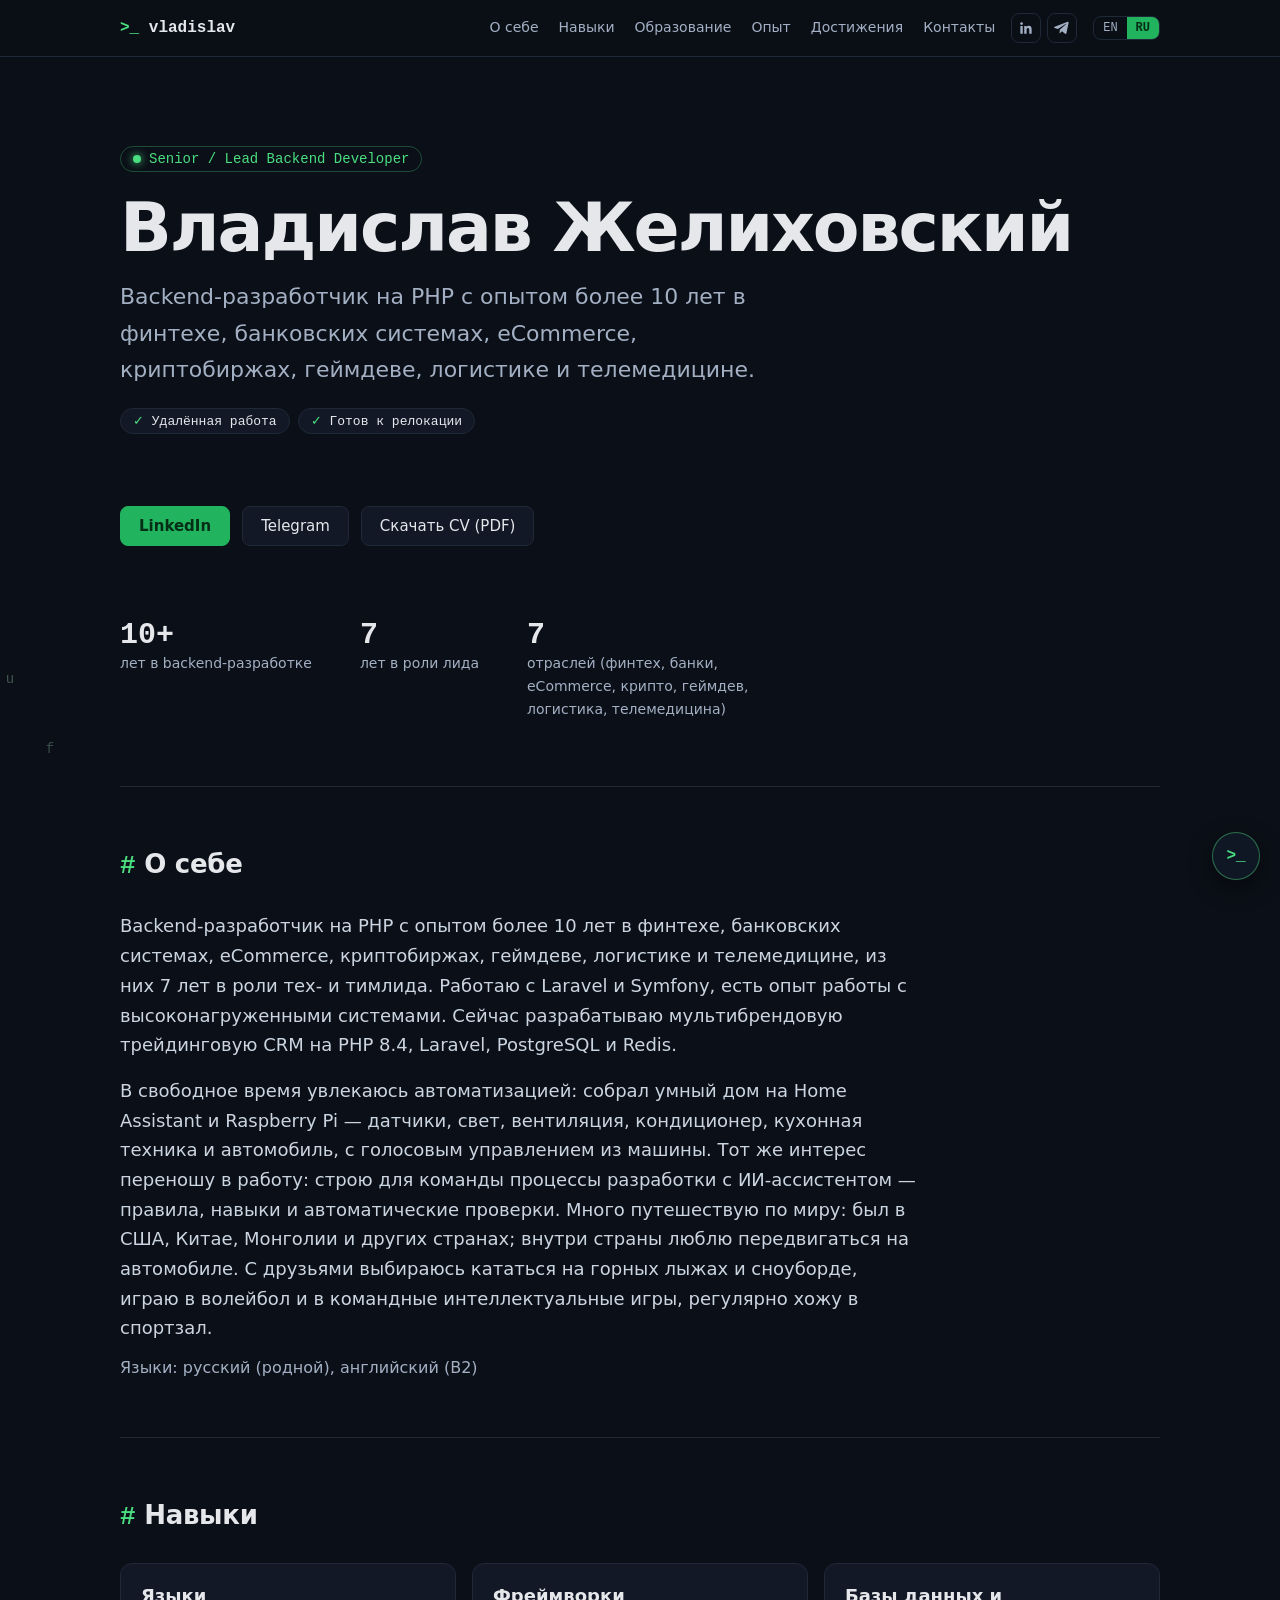
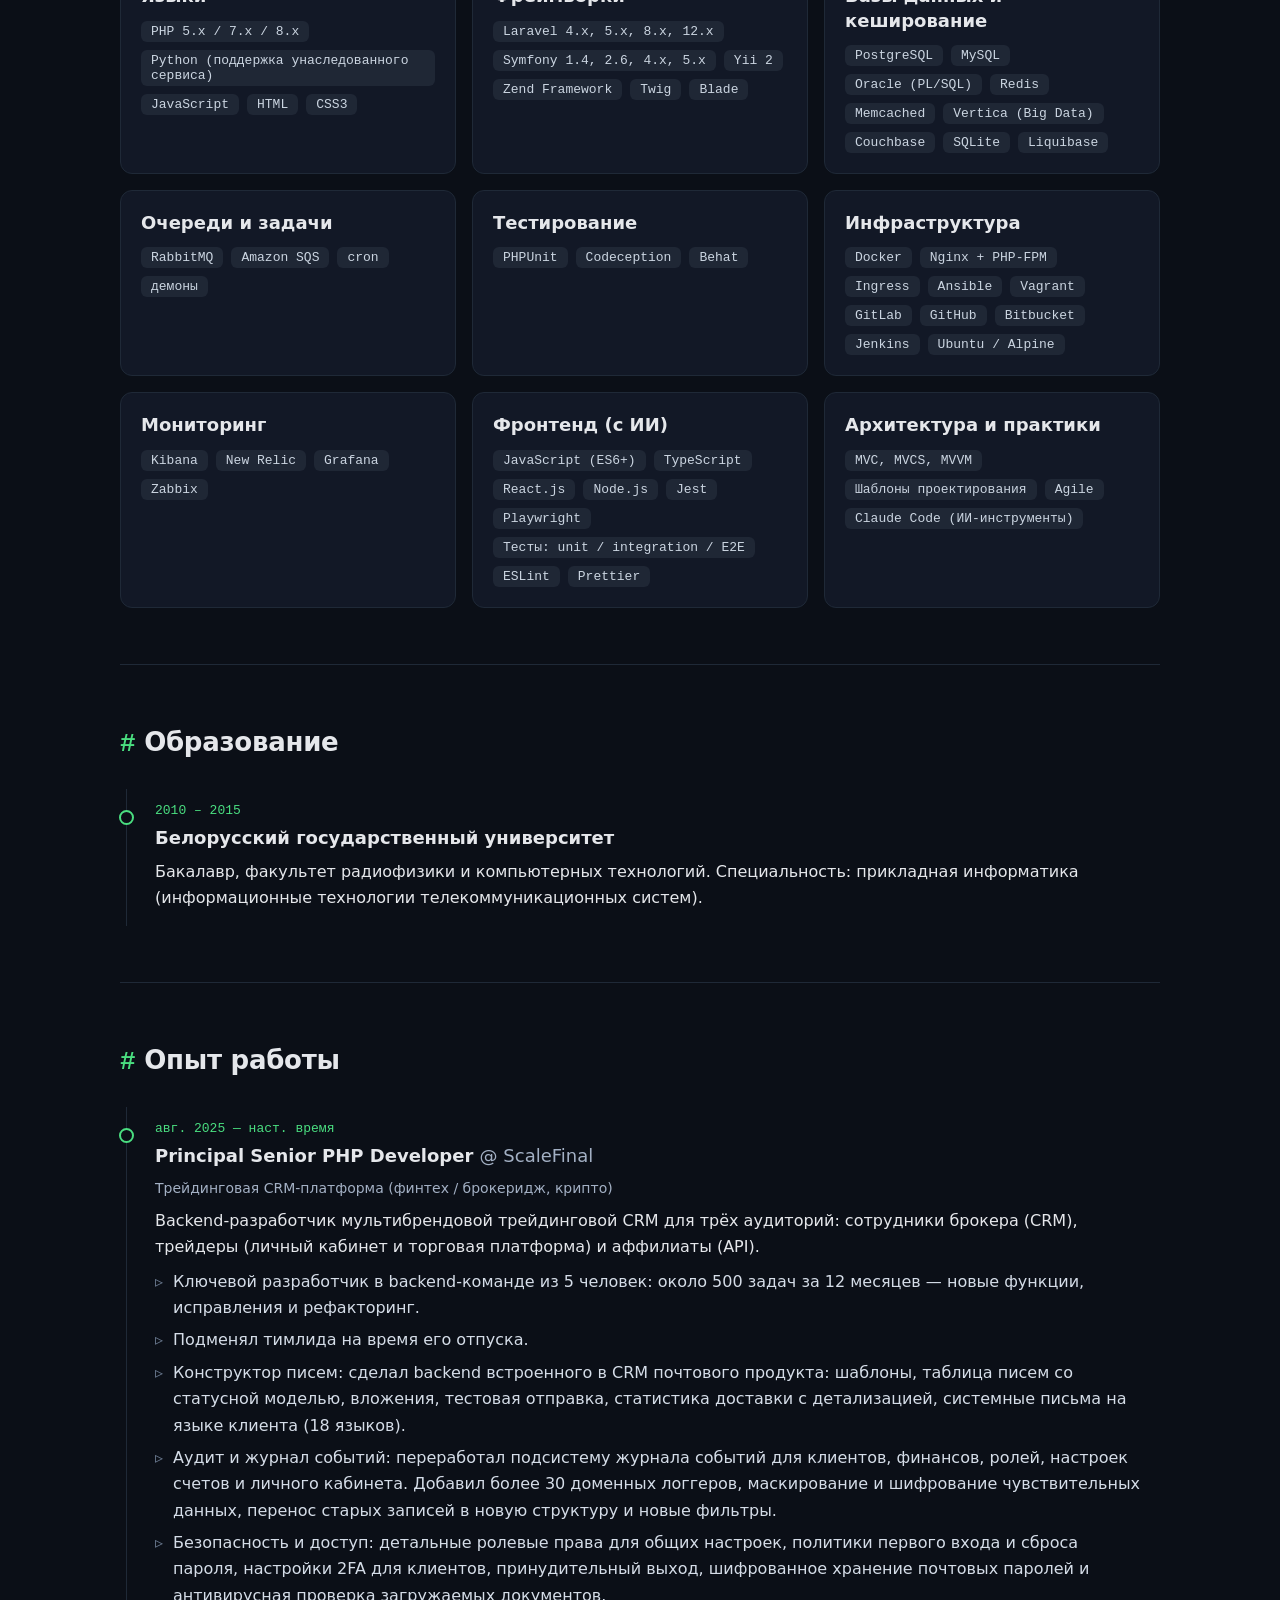
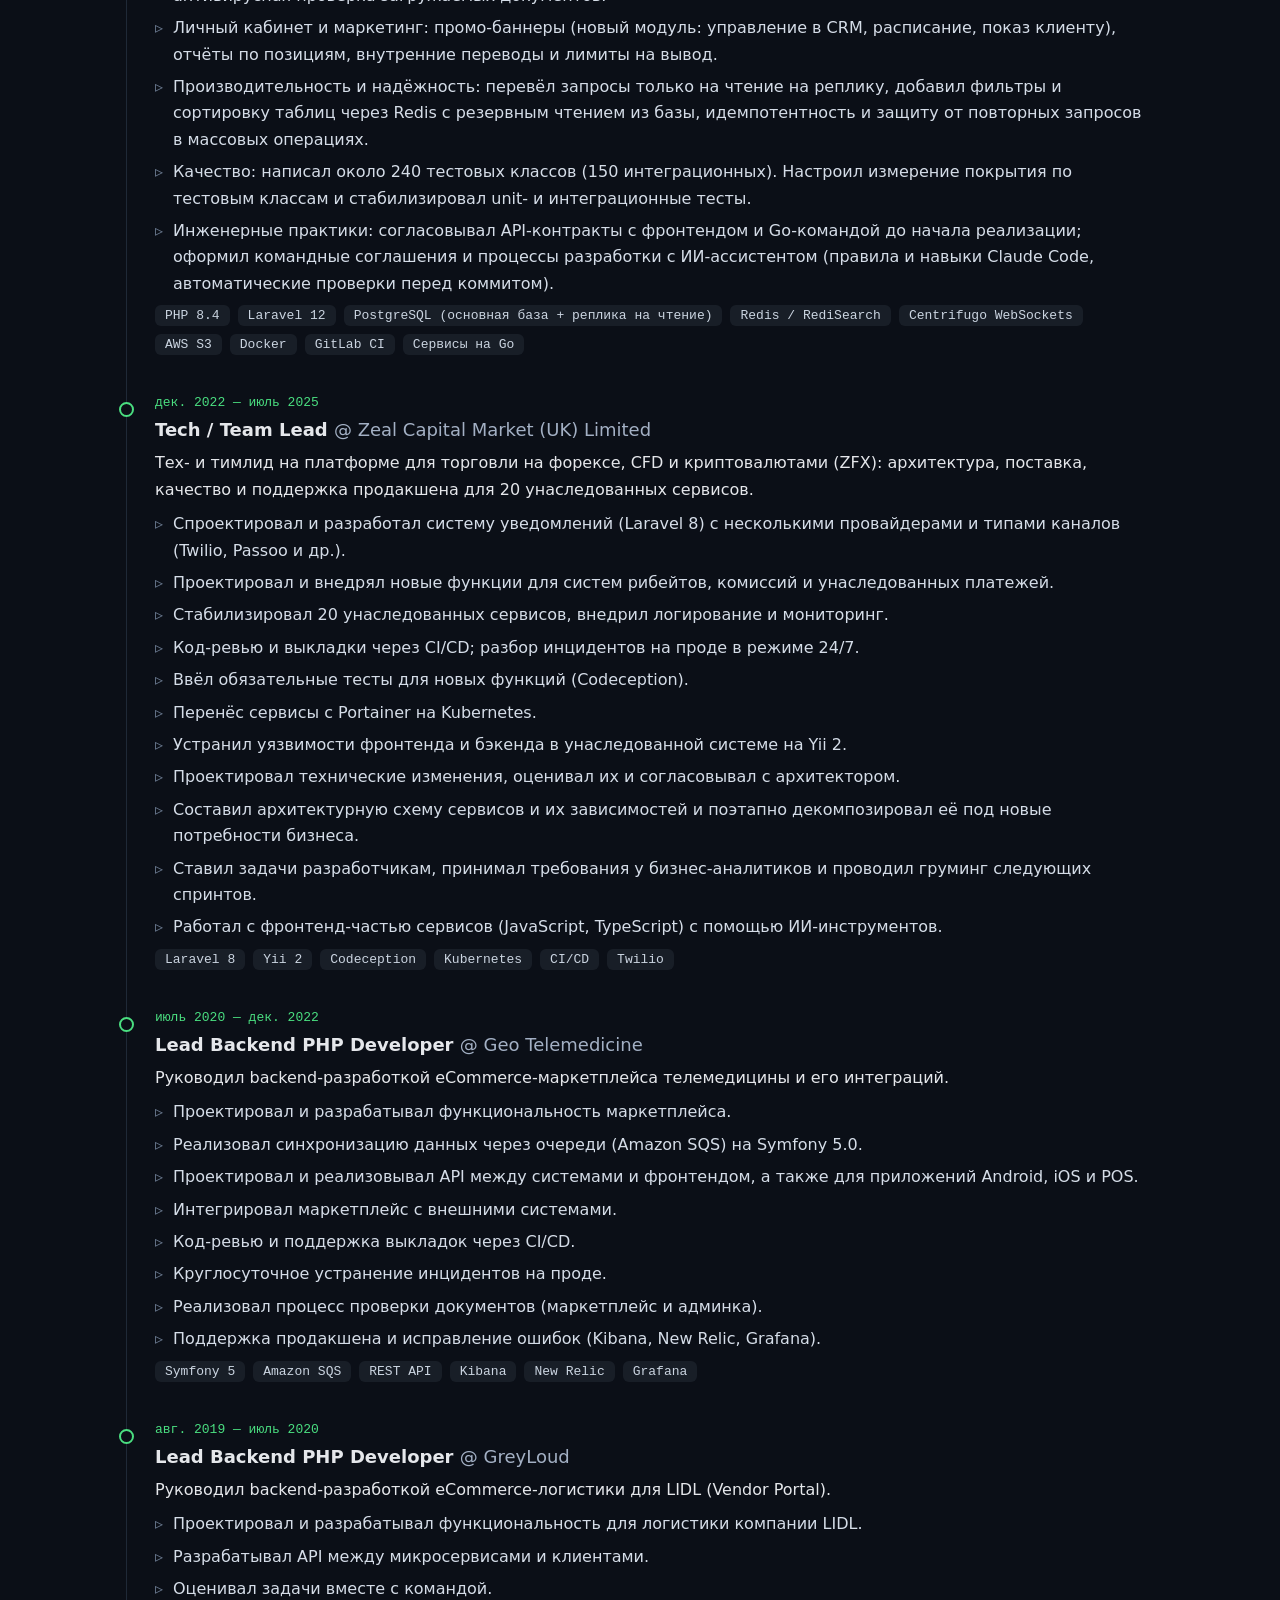
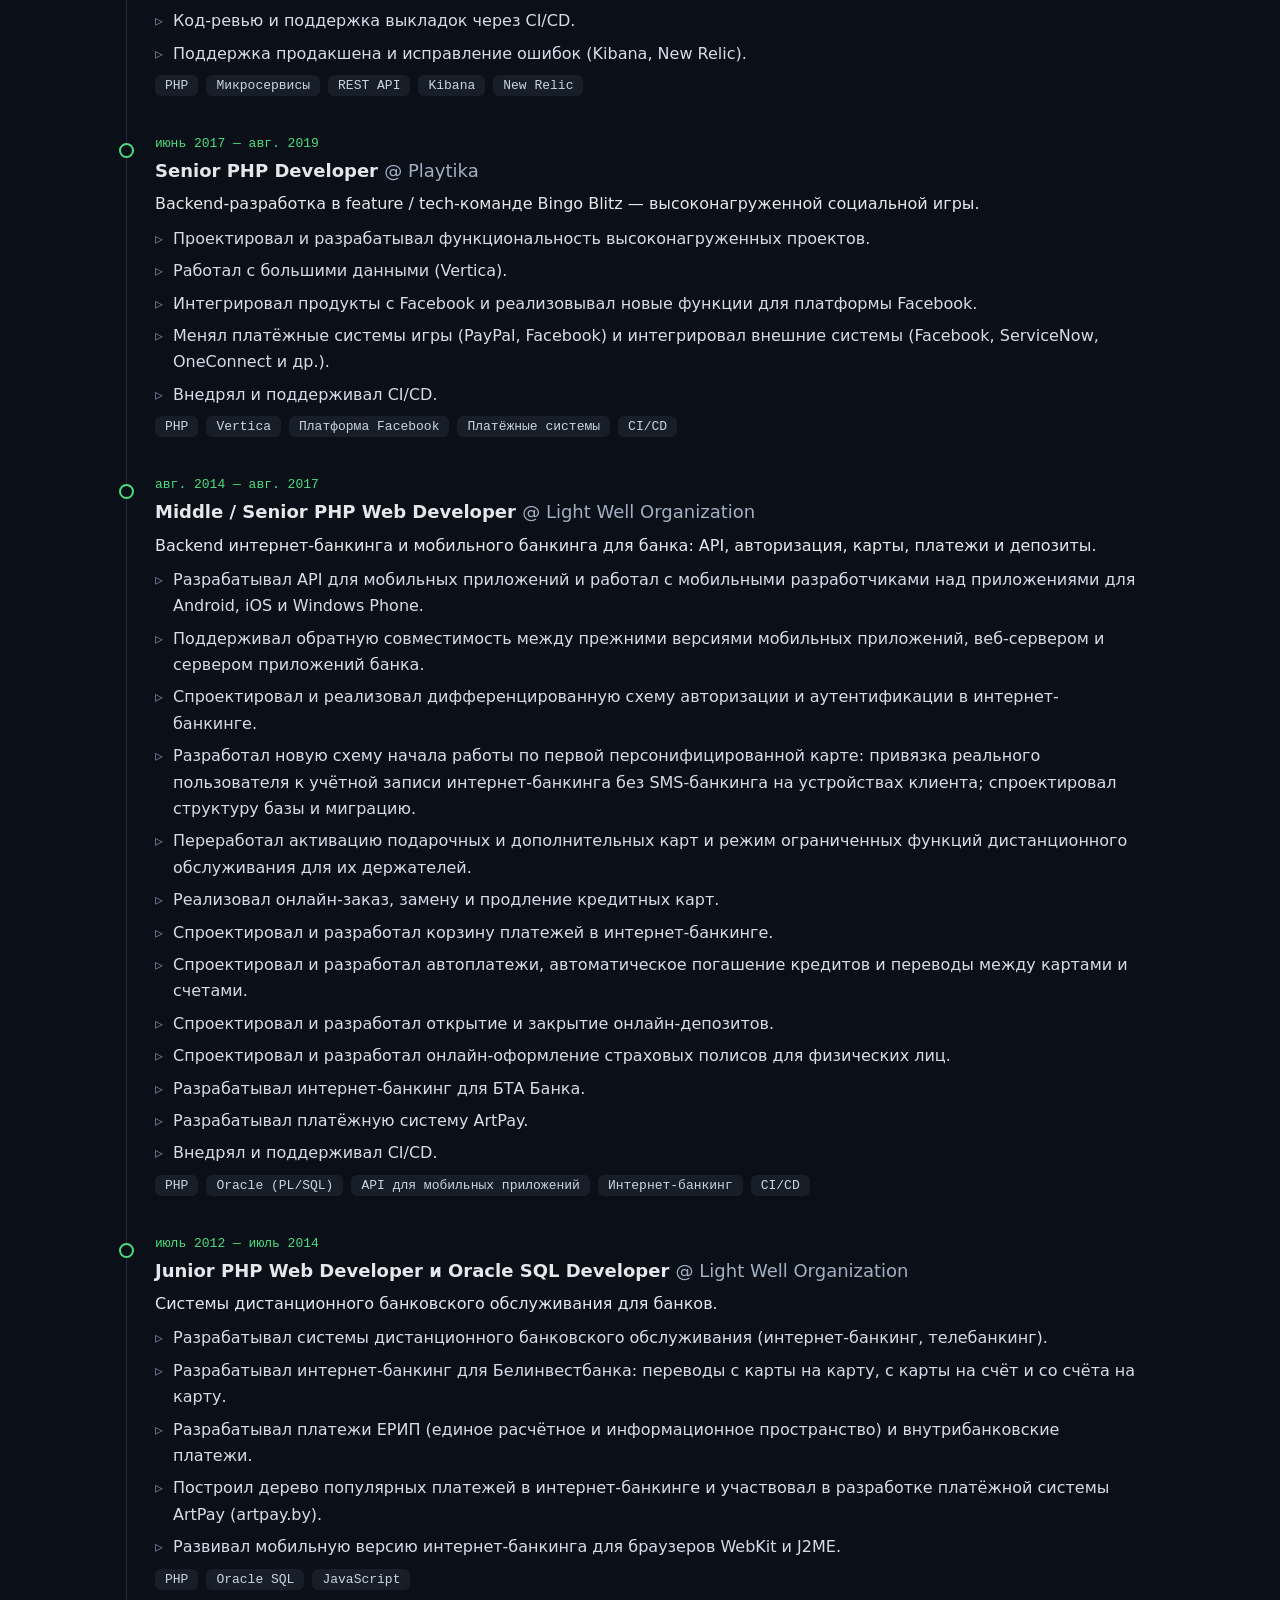
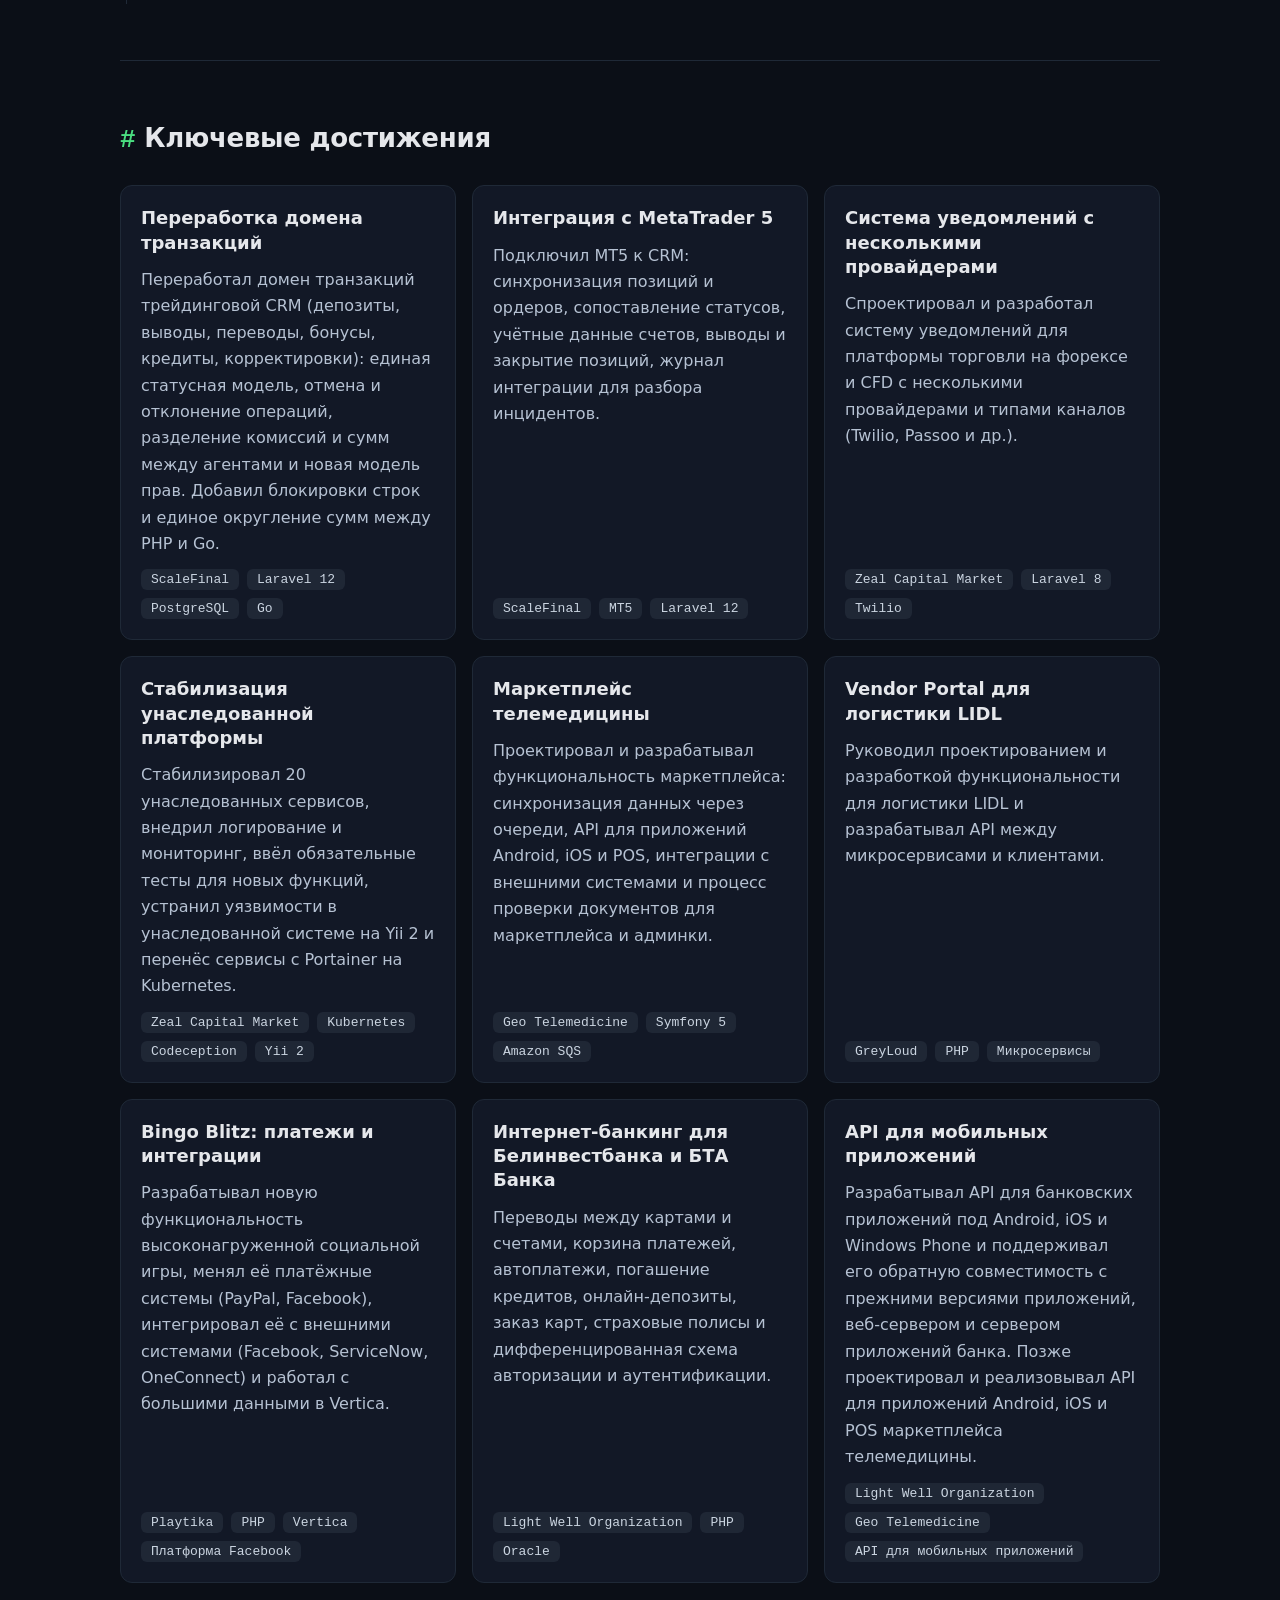
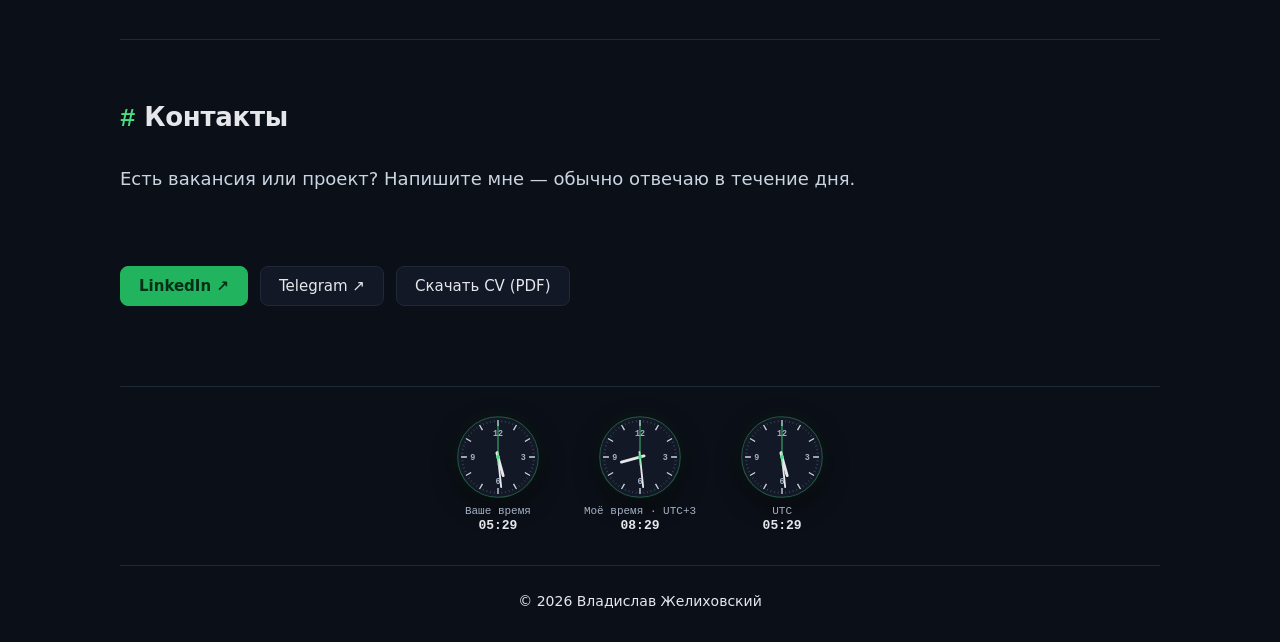
==== commit 860b27e3: "Update site" ====
--- a/ru/index.html
+++ b/ru/index.html
@@ -1 +1 @@
-<!doctype html><html lang="ru"><head><meta charset="UTF-8"><meta name="viewport" content="width=device-width,initial-scale=1"><meta name="description" content="Backend-разработчик на PHP с опытом более 10 лет в финтехе, банковских системах, eCommerce, криптобиржах, геймдеве, логистике и телемедицине."><meta property="og:type" content="website"><meta property="og:url" content="https://vlad-zhelihovsky.github.io/ru/"><meta property="og:title" content="Владислав Желиховский — Senior / Lead Backend Developer"><meta property="og:description" content="Backend-разработчик на PHP с опытом более 10 лет в финтехе, банковских системах, eCommerce, криптобиржах, геймдеве, логистике и телемедицине."><meta property="og:image" content="https://vlad-zhelihovsky.github.io/og.png"><meta property="og:image:width" content="1200"><meta property="og:image:height" content="630"><meta name="twitter:card" content="summary_large_image"><link rel="canonical" href="https://vlad-zhelihovsky.github.io/ru/"><script type="application/ld+json">{"@context":"https://schema.org","@type":"Person","name":"Владислав Желиховский","jobTitle":"Senior / Lead Backend Developer","description":"Backend-разработчик на PHP с опытом более 10 лет в финтехе, банковских системах, eCommerce, криптобиржах, геймдеве, логистике и телемедицине, из них 7 лет в роли тех- и тимлида. Работаю с Laravel и Symfony, есть опыт работы с высоконагруженными системами. Сейчас разрабатываю мультибрендовую трейдинговую CRM на PHP 8.4, Laravel, PostgreSQL и Redis.","url":"https://vlad-zhelihovsky.github.io/ru/","image":"https://vlad-zhelihovsky.github.io/og.png","sameAs":["https://www.linkedin.com/in/vladislav-zhelihovsky-81b3a1a6","https://t.me/powerduals"],"alumniOf":[{"@type":"CollegeOrUniversity","name":"Белорусский государственный университет"}],"knowsLanguage":["русский","английский"],"knowsAbout":["PHP 5.x / 7.x / 8.x","Python (поддержка унаследованного сервиса)","JavaScript","HTML","CSS3","Laravel 4.x, 5.x, 8.x, 12.x","Symfony 1.4, 2.6, 4.x, 5.x","Yii 2","Zend Framework","Twig","Blade","PostgreSQL","MySQL","Oracle (PL/SQL)","Redis","Memcached","Vertica (Big Data)","Couchbase","SQLite","Liquibase","RabbitMQ","Amazon SQS","cron","демоны","PHPUnit","Codeception","Behat","Docker","Nginx + PHP-FPM","Ingress","Ansible","Vagrant","GitLab","GitHub","Bitbucket","Jenkins","Ubuntu / Alpine","Kibana","New Relic","Grafana","Zabbix","JavaScript (ES6+)","TypeScript","React.js","Node.js","Jest","Playwright","Тесты: unit / integration / E2E","ESLint","Prettier","MVC, MVCS, MVVM","Шаблоны проектирования","Agile","Claude Code (ИИ-инструменты)"]}</script><link rel="icon" href="data:image/svg+xml,<svg xmlns='http://www.w3.org/2000/svg' viewBox='0 0 100 100'><rect width='100' height='100' rx='22' fill='%230b0f17'/><text x='50' y='68' font-size='54' text-anchor='middle' fill='%234ade80' font-family='monospace'>&gt;_</text></svg>"><title>Владислав Желиховский — Senior / Lead Backend Developer</title><script>!function(){var t=document.cookie.match(/(?:^|; )lang=(en|ru)/),a=/\/ru\/?$/.test(location.pathname);!t||"ru"!==t[1]||a?document.addEventListener("click",function(t){var a=t.target.closest&&t.target.closest("a[data-lang]");a&&(document.cookie="lang="+a.getAttribute("data-lang")+"; path=/; max-age=31536000; SameSite=Lax")}):location.replace("ru/"+location.hash)}()</script><link rel="stylesheet" crossorigin href="../assets/index-DyT4c21z.css"><link rel="alternate" hreflang="en" href="https://vlad-zhelihovsky.github.io/"><link rel="alternate" hreflang="ru" href="https://vlad-zhelihovsky.github.io/ru/"><link rel="alternate" hreflang="x-default" href="https://vlad-zhelihovsky.github.io/"></head><body><div id="app"><header class="topbar"><div class="container topbar-inner"><a class="logo" href="#top"><span class="prompt">&gt;_</span> vladislav</a><nav><a href="#about">О себе</a><a href="#skills">Навыки</a><a href="#education">Образование</a><a href="#experience">Опыт</a><a href="#projects">Достижения</a><a href="#contact">Контакты</a></nav><div class="social"><a href="https://t.me/powerduals" aria-label="Telegram" title="Telegram" target="_blank" rel="noopener"><svg viewBox="0 0 24 24" aria-hidden="true"><path d="M21.94 4.3 18.6 19.9c-.25 1.1-.9 1.37-1.82.85l-5.03-3.7-2.43 2.33c-.27.27-.5.5-1.01.5l.36-5.12 9.32-8.42c.4-.36-.09-.56-.63-.2L5.85 13.4.9 11.85c-1.08-.34-1.1-1.08.22-1.6L20.5 2.8c.9-.33 1.68.2 1.44 1.5Z"></path></svg></a></div><div class="lang" role="group" aria-label="Язык"><a href="../" data-lang="en" hreflang="en" class="">EN</a><a href="../ru/" data-lang="ru" hreflang="ru" class="active" aria-current="true">RU</a></div></div></header><main id="top" class="container"><section class="hero"><p class="eyebrow"><span class="dot"></span> Senior / Lead Backend Developer</p><h1>Владислав Желиховский</h1><p class="tagline">Backend-разработчик на PHP с опытом более 10 лет в финтехе, банковских системах, eCommerce, криптобиржах, геймдеве, логистике и телемедицине.</p><ul class="open-to" aria-label="Что ищу"><li>Удалённая работа</li><li>Готов к релокации</li></ul><div class="hero-actions"><a class="btn primary" href="#contact">Связаться</a><a class="btn" href="https://www.linkedin.com/in/vladislav-zhelihovsky-81b3a1a6" target="_blank" rel="noopener">LinkedIn</a><a class="btn" href="../Vladislav_Zhelihovsky_CV_RU.pdf" download>Скачать CV (PDF)</a></div><dl class="stats"><div><dt>10+</dt><dd>лет в backend-разработке</dd></div><div><dt>7</dt><dd>лет в роли лида</dd></div><div><dt>7</dt><dd>отраслей (финтех, банки, eCommerce, крипто, геймдев, логистика, телемедицина)</dd></div></dl></section><section id="about"><h2><span class="hash">#</span> О себе</h2><p class="lead">Backend-разработчик на PHP с опытом более 10 лет в финтехе, банковских системах, eCommerce, криптобиржах, геймдеве, логистике и телемедицине, из них 7 лет в роли тех- и тимлида. Работаю с Laravel и Symfony, есть опыт работы с высоконагруженными системами. Сейчас разрабатываю мультибрендовую трейдинговую CRM на PHP 8.4, Laravel, PostgreSQL и Redis.</p><p class="lead">В свободное время увлекаюсь автоматизацией: собрал умный дом на Home Assistant и Raspberry Pi — датчики, свет, вентиляция, кондиционер, кухонная техника и автомобиль, с голосовым управлением из машины. Тот же интерес переношу в работу: строю для команды процессы разработки с ИИ-ассистентом — правила, навыки и автоматические проверки. Много путешествую по миру: был в США, Китае, Монголии и других странах; внутри страны люблю передвигаться на автомобиле. С друзьями выбираюсь кататься на горных лыжах и сноуборде, играю в волейбол и в командные интеллектуальные игры, регулярно хожу в спортзал.</p><p class="muted">Языки: русский (родной), английский (B2)</p></section><section id="skills"><h2><span class="hash">#</span> Навыки</h2><div class="grid skills"><article class="card"><h3>Языки</h3><ul class="tags"><li>PHP 5.x / 7.x / 8.x</li><li>Python (поддержка унаследованного сервиса)</li><li>JavaScript</li><li>HTML</li><li>CSS3</li></ul></article><article class="card"><h3>Фреймворки</h3><ul class="tags"><li>Laravel 4.x, 5.x, 8.x, 12.x</li><li>Symfony 1.4, 2.6, 4.x, 5.x</li><li>Yii 2</li><li>Zend Framework</li><li>Twig</li><li>Blade</li></ul></article><article class="card"><h3>Базы данных и кеширование</h3><ul class="tags"><li>PostgreSQL</li><li>MySQL</li><li>Oracle (PL/SQL)</li><li>Redis</li><li>Memcached</li><li>Vertica (Big Data)</li><li>Couchbase</li><li>SQLite</li><li>Liquibase</li></ul></article><article class="card"><h3>Очереди и задачи</h3><ul class="tags"><li>RabbitMQ</li><li>Amazon SQS</li><li>cron</li><li>демоны</li></ul></article><article class="card"><h3>Тестирование</h3><ul class="tags"><li>PHPUnit</li><li>Codeception</li><li>Behat</li></ul></article><article class="card"><h3>Инфраструктура</h3><ul class="tags"><li>Docker</li><li>Nginx + PHP-FPM</li><li>Ingress</li><li>Ansible</li><li>Vagrant</li><li>GitLab</li><li>GitHub</li><li>Bitbucket</li><li>Jenkins</li><li>Ubuntu / Alpine</li></ul></article><article class="card"><h3>Мониторинг</h3><ul class="tags"><li>Kibana</li><li>New Relic</li><li>Grafana</li><li>Zabbix</li></ul></article><article class="card"><h3>Фронтенд (с ИИ)</h3><ul class="tags"><li>JavaScript (ES6+)</li><li>TypeScript</li><li>React.js</li><li>Node.js</li><li>Jest</li><li>Playwright</li><li>Тесты: unit / integration / E2E</li><li>ESLint</li><li>Prettier</li></ul></article><article class="card"><h3>Архитектура и практики</h3><ul class="tags"><li>MVC, MVCS, MVVM</li><li>Шаблоны проектирования</li><li>Agile</li><li>Claude Code (ИИ-инструменты)</li></ul></article></div></section><section id="education"><h2><span class="hash">#</span> Образование</h2><ol class="timeline"><li><p class="period">2010 – 2015</p><h3>Белорусский государственный университет</h3><p>Бакалавр, факультет радиофизики и компьютерных технологий. Специальность: прикладная информатика (информационные технологии телекоммуникационных систем).</p></li></ol></section><section id="experience"><h2><span class="hash">#</span> Опыт работы</h2><ol class="timeline"><li><p class="period">авг. 2025 — наст. время</p><h3>Principal Senior PHP Developer <span class="at">@ ScaleFinal</span></h3><p class="muted small">Трейдинговая CRM-платформа (финтех / брокеридж, крипто)</p><p>Backend-разработчик мультибрендовой трейдинговой CRM для трёх аудиторий: сотрудники брокера (CRM), трейдеры (личный кабинет и торговая платформа) и аффилиаты (API).</p><ul class="highlights"><li>Ключевой разработчик в backend-команде из 5 человек: около 500 задач за 12 месяцев — новые функции, исправления и рефакторинг.</li><li>Подменял тимлида на время его отпуска.</li><li>Конструктор писем: сделал backend встроенного в CRM почтового продукта: шаблоны, таблица писем со статусной моделью, вложения, тестовая отправка, статистика доставки с детализацией, системные письма на языке клиента (18 языков).</li><li>Аудит и журнал событий: переработал подсистему журнала событий для клиентов, финансов, ролей, настроек счетов и личного кабинета. Добавил более 30 доменных логгеров, маскирование и шифрование чувствительных данных, перенос старых записей в новую структуру и новые фильтры.</li><li>Безопасность и доступ: детальные ролевые права для общих настроек, политики первого входа и сброса пароля, настройки 2FA для клиентов, принудительный выход, шифрованное хранение почтовых паролей и антивирусная проверка загружаемых документов.</li><li>Личный кабинет и маркетинг: промо-баннеры (новый модуль: управление в CRM, расписание, показ клиенту), отчёты по позициям, внутренние переводы и лимиты на вывод.</li><li>Производительность и надёжность: перевёл запросы только на чтение на реплику, добавил фильтры и сортировку таблиц через Redis с резервным чтением из базы, идемпотентность и защиту от повторных запросов в массовых операциях.</li><li>Качество: написал около 240 тестовых классов (150 интеграционных). Настроил измерение покрытия по тестовым классам и стабилизировал unit- и интеграционные тесты.</li><li>Инженерные практики: согласовывал API-контракты с фронтендом и Go-командой до начала реализации; оформил командные соглашения и процессы разработки с ИИ-ассистентом (правила и навыки Claude Code, автоматические проверки перед коммитом).</li></ul><ul class="tags"><li>PHP 8.4</li><li>Laravel 12</li><li>PostgreSQL (основная база + реплика на чтение)</li><li>Redis / RediSearch</li><li>Centrifugo WebSockets</li><li>AWS S3</li><li>Docker</li><li>GitLab CI</li><li>Сервисы на Go</li></ul></li><li><p class="period">дек. 2022 — июль 2025</p><h3>Tech / Team Lead <span class="at">@ Zeal Capital Market (UK) Limited</span></h3><p>Тех- и тимлид на платформе для торговли на форексе, CFD и криптовалютами (ZFX): архитектура, поставка, качество и поддержка продакшена для 20 унаследованных сервисов.</p><ul class="highlights"><li>Спроектировал и разработал систему уведомлений (Laravel 8) с несколькими провайдерами и типами каналов (Twilio, Passoo и др.).</li><li>Проектировал и внедрял новые функции для систем рибейтов, комиссий и унаследованных платежей.</li><li>Стабилизировал 20 унаследованных сервисов, внедрил логирование и мониторинг.</li><li>Код-ревью и выкладки через CI/CD; разбор инцидентов на проде в режиме 24/7.</li><li>Ввёл обязательные тесты для новых функций (Codeception).</li><li>Перенёс сервисы с Portainer на Kubernetes.</li><li>Устранил уязвимости фронтенда и бэкенда в унаследованной системе на Yii 2.</li><li>Проектировал технические изменения, оценивал их и согласовывал с архитектором.</li><li>Составил архитектурную схему сервисов и их зависимостей и поэтапно декомпозировал её под новые потребности бизнеса.</li><li>Ставил задачи разработчикам, принимал требования у бизнес-аналитиков и проводил груминг следующих спринтов.</li><li>Работал с фронтенд-частью сервисов (JavaScript, TypeScript) с помощью ИИ-инструментов.</li></ul><ul class="tags"><li>Laravel 8</li><li>Yii 2</li><li>Codeception</li><li>Kubernetes</li><li>CI/CD</li><li>Twilio</li></ul></li><li><p class="period">июль 2020 — дек. 2022</p><h3>Lead Backend PHP Developer <span class="at">@ Geo Telemedicine</span></h3><p>Руководил backend-разработкой eCommerce-маркетплейса телемедицины и его интеграций.</p><ul class="highlights"><li>Проектировал и разрабатывал функциональность маркетплейса.</li><li>Реализовал синхронизацию данных через очереди (Amazon SQS) на Symfony 5.0.</li><li>Проектировал и реализовывал API между системами и фронтендом, а также для приложений Android, iOS и POS.</li><li>Интегрировал маркетплейс с внешними системами.</li><li>Код-ревью и поддержка выкладок через CI/CD.</li><li>Круглосуточное устранение инцидентов на проде.</li><li>Реализовал процесс проверки документов (маркетплейс и админка).</li><li>Поддержка продакшена и исправление ошибок (Kibana, New Relic, Grafana).</li></ul><ul class="tags"><li>Symfony 5</li><li>Amazon SQS</li><li>REST API</li><li>Kibana</li><li>New Relic</li><li>Grafana</li></ul></li><li><p class="period">авг. 2019 — июль 2020</p><h3>Lead Backend PHP Developer <span class="at">@ GreyLoud</span></h3><p>Руководил backend-разработкой eCommerce-логистики для LIDL (Vendor Portal).</p><ul class="highlights"><li>Проектировал и разрабатывал функциональность для логистики компании LIDL.</li><li>Разрабатывал API между микросервисами и клиентами.</li><li>Оценивал задачи вместе с командой.</li><li>Код-ревью и поддержка выкладок через CI/CD.</li><li>Поддержка продакшена и исправление ошибок (Kibana, New Relic).</li></ul><ul class="tags"><li>PHP</li><li>Микросервисы</li><li>REST API</li><li>Kibana</li><li>New Relic</li></ul></li><li><p class="period">июнь 2017 — авг. 2019</p><h3>Senior PHP Developer <span class="at">@ Playtika</span></h3><p>Backend-разработка в feature / tech-команде Bingo Blitz — высоконагруженной социальной игры.</p><ul class="highlights"><li>Проектировал и разрабатывал функциональность высоконагруженных проектов.</li><li>Работал с большими данными (Vertica).</li><li>Интегрировал продукты с Facebook и реализовывал новые функции для платформы Facebook.</li><li>Менял платёжные системы игры (PayPal, Facebook) и интегрировал внешние системы (Facebook, ServiceNow, OneConnect и др.).</li><li>Внедрял и поддерживал CI/CD.</li></ul><ul class="tags"><li>PHP</li><li>Vertica</li><li>Платформа Facebook</li><li>Платёжные системы</li><li>CI/CD</li></ul></li><li><p class="period">авг. 2014 — авг. 2017</p><h3>Middle / Senior PHP Web Developer <span class="at">@ Light Well Organization</span></h3><p>Backend интернет-банкинга и мобильного банкинга для банка: API, авторизация, карты, платежи и депозиты.</p><ul class="highlights"><li>Разрабатывал API для мобильных приложений и работал с мобильными разработчиками над приложениями для Android, iOS и Windows Phone.</li><li>Поддерживал обратную совместимость между прежними версиями мобильных приложений, веб-сервером и сервером приложений банка.</li><li>Спроектировал и реализовал дифференцированную схему авторизации и аутентификации в интернет-банкинге.</li><li>Разработал новую схему начала работы по первой персонифицированной карте: привязка реального пользователя к учётной записи интернет-банкинга без SMS-банкинга на устройствах клиента; спроектировал структуру базы и миграцию.</li><li>Переработал активацию подарочных и дополнительных карт и режим ограниченных функций дистанционного обслуживания для их держателей.</li><li>Реализовал онлайн-заказ, замену и продление кредитных карт.</li><li>Спроектировал и разработал корзину платежей в интернет-банкинге.</li><li>Спроектировал и разработал автоплатежи, автоматическое погашение кредитов и переводы между картами и счетами.</li><li>Спроектировал и разработал открытие и закрытие онлайн-депозитов.</li><li>Спроектировал и разработал онлайн-оформление страховых полисов для физических лиц.</li><li>Разрабатывал интернет-банкинг для БТА Банка.</li><li>Разрабатывал платёжную систему ArtPay.</li><li>Внедрял и поддерживал CI/CD.</li></ul><ul class="tags"><li>PHP</li><li>Oracle (PL/SQL)</li><li>API для мобильных приложений</li><li>Интернет-банкинг</li><li>CI/CD</li></ul></li><li><p class="period">июль 2012 — июль 2014</p><h3>Junior PHP Web Developer и Oracle SQL Developer <span class="at">@ Light Well Organization</span></h3><p>Системы дистанционного банковского обслуживания для банков.</p><ul class="highlights"><li>Разрабатывал системы дистанционного банковского обслуживания (интернет-банкинг, телебанкинг).</li><li>Разрабатывал интернет-банкинг для Белинвестбанка: переводы с карты на карту, с карты на счёт и со счёта на карту.</li><li>Разрабатывал платежи ЕРИП (единое расчётное и информационное пространство) и внутрибанковские платежи.</li><li>Построил дерево популярных платежей в интернет-банкинге и участвовал в разработке платёжной системы ArtPay (artpay.by).</li><li>Развивал мобильную версию интернет-банкинга для браузеров WebKit и J2ME.</li></ul><ul class="tags"><li>PHP</li><li>Oracle SQL</li><li>JavaScript</li></ul></li></ol></section><section id="projects"><h2><span class="hash">#</span> Ключевые достижения</h2><div class="grid"><article class="card"><h3>Переработка домена транзакций</h3><p>Переработал домен транзакций трейдинговой CRM (депозиты, выводы, переводы, бонусы, кредиты, корректировки): единая статусная модель, отмена и отклонение операций, разделение комиссий и сумм между агентами и новая модель прав. Добавил блокировки строк и единое округление сумм между PHP и Go.</p><ul class="tags"><li>ScaleFinal</li><li>Laravel 12</li><li>PostgreSQL</li><li>Go</li></ul></article><article class="card"><h3>Интеграция с MetaTrader 5</h3><p>Подключил MT5 к CRM: синхронизация позиций и ордеров, сопоставление статусов, учётные данные счетов, выводы и закрытие позиций, журнал интеграции для разбора инцидентов.</p><ul class="tags"><li>ScaleFinal</li><li>MT5</li><li>Laravel 12</li></ul></article><article class="card"><h3>Система уведомлений с несколькими провайдерами</h3><p>Спроектировал и разработал систему уведомлений для платформы торговли на форексе и CFD с несколькими провайдерами и типами каналов (Twilio, Passoo и др.).</p><ul class="tags"><li>Zeal Capital Market</li><li>Laravel 8</li><li>Twilio</li></ul></article><article class="card"><h3>Стабилизация унаследованной платформы</h3><p>Стабилизировал 20 унаследованных сервисов, внедрил логирование и мониторинг, ввёл обязательные тесты для новых функций, устранил уязвимости в унаследованной системе на Yii 2 и перенёс сервисы с Portainer на Kubernetes.</p><ul class="tags"><li>Zeal Capital Market</li><li>Kubernetes</li><li>Codeception</li><li>Yii 2</li></ul></article><article class="card"><h3>Маркетплейс телемедицины</h3><p>Проектировал и разрабатывал функциональность маркетплейса: синхронизация данных через очереди, API для приложений Android, iOS и POS, интеграции с внешними системами и процесс проверки документов для маркетплейса и админки.</p><ul class="tags"><li>Geo Telemedicine</li><li>Symfony 5</li><li>Amazon SQS</li></ul></article><article class="card"><h3>Vendor Portal для логистики LIDL</h3><p>Руководил проектированием и разработкой функциональности для логистики LIDL и разрабатывал API между микросервисами и клиентами.</p><ul class="tags"><li>GreyLoud</li><li>PHP</li><li>Микросервисы</li></ul></article><article class="card"><h3>Bingo Blitz: платежи и интеграции</h3><p>Разрабатывал новую функциональность высоконагруженной социальной игры, менял её платёжные системы (PayPal, Facebook), интегрировал её с внешними системами (Facebook, ServiceNow, OneConnect) и работал с большими данными в Vertica.</p><ul class="tags"><li>Playtika</li><li>PHP</li><li>Vertica</li><li>Платформа Facebook</li></ul></article><article class="card"><h3>Интернет-банкинг для Белинвестбанка и БТА Банка</h3><p>Переводы между картами и счетами, корзина платежей, автоплатежи, погашение кредитов, онлайн-депозиты, заказ карт, страховые полисы и дифференцированная схема авторизации и аутентификации.</p><ul class="tags"><li>Light Well Organization</li><li>PHP</li><li>Oracle</li></ul></article><article class="card"><h3>API для мобильных приложений</h3><p>Разрабатывал API для банковских приложений под Android, iOS и Windows Phone и поддерживал его обратную совместимость с прежними версиями приложений, веб-сервером и сервером приложений банка. Позже проектировал и реализовывал API для приложений Android, iOS и POS маркетплейса телемедицины.</p><ul class="tags"><li>Light Well Organization</li><li>Geo Telemedicine</li><li>API для мобильных приложений</li></ul></article></div></section><section id="contact"><h2><span class="hash">#</span> Контакты</h2><p class="lead">Есть вакансия или проект? Напишите мне — обычно отвечаю в течение дня.</p><div class="hero-actions"><a class="btn primary" href="https://www.linkedin.com/in/vladislav-zhelihovsky-81b3a1a6" target="_blank" rel="noopener">LinkedIn ↗ </a><a class="btn" href="../Vladislav_Zhelihovsky_CV_RU.pdf" download>Скачать CV (PDF)</a></div></section></main><footer class="container footer"><span>© <span data-year>2026</span> Владислав Желиховский</span></footer></div><script>document.querySelectorAll("[data-year]").forEach(function(e){e.textContent=(new Date).getFullYear()})</script><script defer="defer" src="../trail.js?v=12"></script><script defer="defer" src="../nav.js?v=2"></script><script defer="defer" src="../matrix.js?v=2"></script><script defer="defer" src="../touch.js?v=2"></script><script defer="defer" src="../clocks.js?v=2"></script><script defer="defer" src="../portal.js?v=3"></script><script defer="defer" src="../weather.js?v=3"></script><script defer="defer" src="../terminal.js?v=4"></script></body></html>+<!doctype html><html lang="ru"><head><meta charset="UTF-8"><meta name="viewport" content="width=device-width,initial-scale=1"><meta name="description" content="Backend-разработчик на PHP с опытом более 10 лет в финтехе, банковских системах, eCommerce, криптобиржах, геймдеве, логистике и телемедицине."><meta property="og:type" content="website"><meta property="og:url" content="https://vlad-zhelihovsky.github.io/ru/"><meta property="og:title" content="Владислав Желиховский — Senior / Lead Backend Developer"><meta property="og:description" content="Backend-разработчик на PHP с опытом более 10 лет в финтехе, банковских системах, eCommerce, криптобиржах, геймдеве, логистике и телемедицине."><meta property="og:image" content="https://vlad-zhelihovsky.github.io/og.png"><meta property="og:image:width" content="1200"><meta property="og:image:height" content="630"><meta name="twitter:card" content="summary_large_image"><link rel="canonical" href="https://vlad-zhelihovsky.github.io/ru/"><script type="application/ld+json">{"@context":"https://schema.org","@type":"Person","name":"Владислав Желиховский","jobTitle":"Senior / Lead Backend Developer","description":"Backend-разработчик на PHP с опытом более 10 лет в финтехе, банковских системах, eCommerce, криптобиржах, геймдеве, логистике и телемедицине, из них 7 лет в роли тех- и тимлида. Работаю с Laravel и Symfony, есть опыт работы с высоконагруженными системами. Сейчас разрабатываю мультибрендовую трейдинговую CRM на PHP 8.4, Laravel, PostgreSQL и Redis.","url":"https://vlad-zhelihovsky.github.io/ru/","image":"https://vlad-zhelihovsky.github.io/og.png","sameAs":["https://www.linkedin.com/in/vladislav-zhelihovsky-81b3a1a6","https://t.me/powerduals"],"alumniOf":[{"@type":"CollegeOrUniversity","name":"Белорусский государственный университет"}],"knowsLanguage":["русский","английский"],"knowsAbout":["PHP 5.x / 7.x / 8.x","Python (поддержка унаследованного сервиса)","JavaScript","HTML","CSS3","Laravel 4.x, 5.x, 8.x, 12.x","Symfony 1.4, 2.6, 4.x, 5.x","Yii 2","Zend Framework","Twig","Blade","PostgreSQL","MySQL","Oracle (PL/SQL)","Redis","Memcached","Vertica (Big Data)","Couchbase","SQLite","Liquibase","RabbitMQ","Amazon SQS","cron","демоны","PHPUnit","Codeception","Behat","Docker","Nginx + PHP-FPM","Ingress","Ansible","Vagrant","GitLab","GitHub","Bitbucket","Jenkins","Ubuntu / Alpine","Kibana","New Relic","Grafana","Zabbix","JavaScript (ES6+)","TypeScript","React.js","Node.js","Jest","Playwright","Тесты: unit / integration / E2E","ESLint","Prettier","MVC, MVCS, MVVM","Шаблоны проектирования","Agile","Claude Code (ИИ-инструменты)"]}</script><link rel="icon" href="data:image/svg+xml,<svg xmlns='http://www.w3.org/2000/svg' viewBox='0 0 100 100'><rect width='100' height='100' rx='22' fill='%230b0f17'/><text x='50' y='68' font-size='54' text-anchor='middle' fill='%234ade80' font-family='monospace'>&gt;_</text></svg>"><title>Владислав Желиховский — Senior / Lead Backend Developer</title><script>!function(){var t=document.cookie.match(/(?:^|; )lang=(en|ru)/),a=/\/ru\/?$/.test(location.pathname);!t||"ru"!==t[1]||a?document.addEventListener("click",function(t){var a=t.target.closest&&t.target.closest("a[data-lang]");a&&(document.cookie="lang="+a.getAttribute("data-lang")+"; path=/; max-age=31536000; SameSite=Lax")}):location.replace("ru/"+location.hash)}()</script><link rel="stylesheet" crossorigin href="../assets/index-D0brifMg.css"><link rel="alternate" hreflang="en" href="https://vlad-zhelihovsky.github.io/"><link rel="alternate" hreflang="ru" href="https://vlad-zhelihovsky.github.io/ru/"><link rel="alternate" hreflang="x-default" href="https://vlad-zhelihovsky.github.io/"></head><body><div id="app"><header class="topbar"><div class="container topbar-inner"><a class="logo" href="#top"><span class="prompt">&gt;_</span> vladislav</a><nav><a href="#about">О себе</a><a href="#skills">Навыки</a><a href="#education">Образование</a><a href="#experience">Опыт</a><a href="#projects">Достижения</a><a href="#contact">Контакты</a></nav><div class="social"><a href="https://www.linkedin.com/in/vladislav-zhelihovsky-81b3a1a6" aria-label="LinkedIn" title="LinkedIn" target="_blank" rel="noopener"><svg viewBox="0 0 24 24" aria-hidden="true"><path d="M20.447 20.452h-3.554v-5.569c0-1.328-.027-3.037-1.852-3.037-1.853 0-2.136 1.445-2.136 2.939v5.667H9.351V9h3.414v1.561h.046c.477-.9 1.637-1.85 3.37-1.85 3.601 0 4.267 2.37 4.267 5.455v6.286zM5.337 7.433c-1.144 0-2.063-.926-2.063-2.065 0-1.138.92-2.063 2.063-2.063 1.14 0 2.064.925 2.064 2.063 0 1.139-.925 2.065-2.064 2.065zm1.782 13.019H3.555V9h3.564v11.452z"></path></svg></a><a href="https://t.me/powerduals" aria-label="Telegram" title="Telegram" target="_blank" rel="noopener"><svg viewBox="0 0 24 24" aria-hidden="true"><path d="M21.94 4.3 18.6 19.9c-.25 1.1-.9 1.37-1.82.85l-5.03-3.7-2.43 2.33c-.27.27-.5.5-1.01.5l.36-5.12 9.32-8.42c.4-.36-.09-.56-.63-.2L5.85 13.4.9 11.85c-1.08-.34-1.1-1.08.22-1.6L20.5 2.8c.9-.33 1.68.2 1.44 1.5Z"></path></svg></a></div><div class="lang" role="group" aria-label="Язык"><a href="../" data-lang="en" hreflang="en" class="">EN</a><a href="../ru/" data-lang="ru" hreflang="ru" class="active" aria-current="true">RU</a></div></div></header><main id="top" class="container"><section class="hero"><p class="eyebrow"><span class="dot"></span> Senior / Lead Backend Developer</p><h1>Владислав Желиховский</h1><p class="tagline">Backend-разработчик на PHP с опытом более 10 лет в финтехе, банковских системах, eCommerce, криптобиржах, геймдеве, логистике и телемедицине.</p><ul class="open-to" aria-label="Что ищу"><li>Удалённая работа</li><li>Готов к релокации</li></ul><div class="hero-actions"><a class="primary btn" href="https://www.linkedin.com/in/vladislav-zhelihovsky-81b3a1a6" target="_blank" rel="noopener">LinkedIn</a><a class="btn" href="https://t.me/powerduals" target="_blank" rel="noopener">Telegram</a><a class="btn" href="../Vladislav_Zhelihovsky_CV_RU.pdf" download>Скачать CV (PDF)</a></div><dl class="stats"><div><dt>10+</dt><dd>лет в backend-разработке</dd></div><div><dt>7</dt><dd>лет в роли лида</dd></div><div><dt>7</dt><dd>отраслей (финтех, банки, eCommerce, крипто, геймдев, логистика, телемедицина)</dd></div></dl></section><section id="about"><h2><span class="hash">#</span> О себе</h2><p class="lead">Backend-разработчик на PHP с опытом более 10 лет в финтехе, банковских системах, eCommerce, криптобиржах, геймдеве, логистике и телемедицине, из них 7 лет в роли тех- и тимлида. Работаю с Laravel и Symfony, есть опыт работы с высоконагруженными системами. Сейчас разрабатываю мультибрендовую трейдинговую CRM на PHP 8.4, Laravel, PostgreSQL и Redis.</p><p class="lead">В свободное время увлекаюсь автоматизацией: собрал умный дом на Home Assistant и Raspberry Pi — датчики, свет, вентиляция, кондиционер, кухонная техника и автомобиль, с голосовым управлением из машины. Тот же интерес переношу в работу: строю для команды процессы разработки с ИИ-ассистентом — правила, навыки и автоматические проверки. Много путешествую по миру: был в США, Китае, Монголии и других странах; внутри страны люблю передвигаться на автомобиле. С друзьями выбираюсь кататься на горных лыжах и сноуборде, играю в волейбол и в командные интеллектуальные игры, регулярно хожу в спортзал.</p><p class="muted">Языки: русский (родной), английский (B2)</p></section><section id="skills"><h2><span class="hash">#</span> Навыки</h2><div class="grid skills"><article class="card"><h3>Языки</h3><ul class="tags"><li>PHP 5.x / 7.x / 8.x</li><li>Python (поддержка унаследованного сервиса)</li><li>JavaScript</li><li>HTML</li><li>CSS3</li></ul></article><article class="card"><h3>Фреймворки</h3><ul class="tags"><li>Laravel 4.x, 5.x, 8.x, 12.x</li><li>Symfony 1.4, 2.6, 4.x, 5.x</li><li>Yii 2</li><li>Zend Framework</li><li>Twig</li><li>Blade</li></ul></article><article class="card"><h3>Базы данных и кеширование</h3><ul class="tags"><li>PostgreSQL</li><li>MySQL</li><li>Oracle (PL/SQL)</li><li>Redis</li><li>Memcached</li><li>Vertica (Big Data)</li><li>Couchbase</li><li>SQLite</li><li>Liquibase</li></ul></article><article class="card"><h3>Очереди и задачи</h3><ul class="tags"><li>RabbitMQ</li><li>Amazon SQS</li><li>cron</li><li>демоны</li></ul></article><article class="card"><h3>Тестирование</h3><ul class="tags"><li>PHPUnit</li><li>Codeception</li><li>Behat</li></ul></article><article class="card"><h3>Инфраструктура</h3><ul class="tags"><li>Docker</li><li>Nginx + PHP-FPM</li><li>Ingress</li><li>Ansible</li><li>Vagrant</li><li>GitLab</li><li>GitHub</li><li>Bitbucket</li><li>Jenkins</li><li>Ubuntu / Alpine</li></ul></article><article class="card"><h3>Мониторинг</h3><ul class="tags"><li>Kibana</li><li>New Relic</li><li>Grafana</li><li>Zabbix</li></ul></article><article class="card"><h3>Фронтенд (с ИИ)</h3><ul class="tags"><li>JavaScript (ES6+)</li><li>TypeScript</li><li>React.js</li><li>Node.js</li><li>Jest</li><li>Playwright</li><li>Тесты: unit / integration / E2E</li><li>ESLint</li><li>Prettier</li></ul></article><article class="card"><h3>Архитектура и практики</h3><ul class="tags"><li>MVC, MVCS, MVVM</li><li>Шаблоны проектирования</li><li>Agile</li><li>Claude Code (ИИ-инструменты)</li></ul></article></div></section><section id="education"><h2><span class="hash">#</span> Образование</h2><ol class="timeline"><li><p class="period">2010 – 2015</p><h3>Белорусский государственный университет</h3><p>Бакалавр, факультет радиофизики и компьютерных технологий. Специальность: прикладная информатика (информационные технологии телекоммуникационных систем).</p></li></ol></section><section id="experience"><h2><span class="hash">#</span> Опыт работы</h2><ol class="timeline"><li><p class="period">авг. 2025 — наст. время</p><h3>Principal Senior PHP Developer <span class="at">@ ScaleFinal</span></h3><p class="muted small">Трейдинговая CRM-платформа (финтех / брокеридж, крипто)</p><p>Backend-разработчик мультибрендовой трейдинговой CRM для трёх аудиторий: сотрудники брокера (CRM), трейдеры (личный кабинет и торговая платформа) и аффилиаты (API).</p><ul class="highlights"><li>Ключевой разработчик в backend-команде из 5 человек: около 500 задач за 12 месяцев — новые функции, исправления и рефакторинг.</li><li>Подменял тимлида на время его отпуска.</li><li>Конструктор писем: сделал backend встроенного в CRM почтового продукта: шаблоны, таблица писем со статусной моделью, вложения, тестовая отправка, статистика доставки с детализацией, системные письма на языке клиента (18 языков).</li><li>Аудит и журнал событий: переработал подсистему журнала событий для клиентов, финансов, ролей, настроек счетов и личного кабинета. Добавил более 30 доменных логгеров, маскирование и шифрование чувствительных данных, перенос старых записей в новую структуру и новые фильтры.</li><li>Безопасность и доступ: детальные ролевые права для общих настроек, политики первого входа и сброса пароля, настройки 2FA для клиентов, принудительный выход, шифрованное хранение почтовых паролей и антивирусная проверка загружаемых документов.</li><li>Личный кабинет и маркетинг: промо-баннеры (новый модуль: управление в CRM, расписание, показ клиенту), отчёты по позициям, внутренние переводы и лимиты на вывод.</li><li>Производительность и надёжность: перевёл запросы только на чтение на реплику, добавил фильтры и сортировку таблиц через Redis с резервным чтением из базы, идемпотентность и защиту от повторных запросов в массовых операциях.</li><li>Качество: написал около 240 тестовых классов (150 интеграционных). Настроил измерение покрытия по тестовым классам и стабилизировал unit- и интеграционные тесты.</li><li>Инженерные практики: согласовывал API-контракты с фронтендом и Go-командой до начала реализации; оформил командные соглашения и процессы разработки с ИИ-ассистентом (правила и навыки Claude Code, автоматические проверки перед коммитом).</li></ul><ul class="tags"><li>PHP 8.4</li><li>Laravel 12</li><li>PostgreSQL (основная база + реплика на чтение)</li><li>Redis / RediSearch</li><li>Centrifugo WebSockets</li><li>AWS S3</li><li>Docker</li><li>GitLab CI</li><li>Сервисы на Go</li></ul></li><li><p class="period">дек. 2022 — июль 2025</p><h3>Tech / Team Lead <span class="at">@ Zeal Capital Market (UK) Limited</span></h3><p>Тех- и тимлид на платформе для торговли на форексе, CFD и криптовалютами (ZFX): архитектура, поставка, качество и поддержка продакшена для 20 унаследованных сервисов.</p><ul class="highlights"><li>Спроектировал и разработал систему уведомлений (Laravel 8) с несколькими провайдерами и типами каналов (Twilio, Passoo и др.).</li><li>Проектировал и внедрял новые функции для систем рибейтов, комиссий и унаследованных платежей.</li><li>Стабилизировал 20 унаследованных сервисов, внедрил логирование и мониторинг.</li><li>Код-ревью и выкладки через CI/CD; разбор инцидентов на проде в режиме 24/7.</li><li>Ввёл обязательные тесты для новых функций (Codeception).</li><li>Перенёс сервисы с Portainer на Kubernetes.</li><li>Устранил уязвимости фронтенда и бэкенда в унаследованной системе на Yii 2.</li><li>Проектировал технические изменения, оценивал их и согласовывал с архитектором.</li><li>Составил архитектурную схему сервисов и их зависимостей и поэтапно декомпозировал её под новые потребности бизнеса.</li><li>Ставил задачи разработчикам, принимал требования у бизнес-аналитиков и проводил груминг следующих спринтов.</li><li>Работал с фронтенд-частью сервисов (JavaScript, TypeScript) с помощью ИИ-инструментов.</li></ul><ul class="tags"><li>Laravel 8</li><li>Yii 2</li><li>Codeception</li><li>Kubernetes</li><li>CI/CD</li><li>Twilio</li></ul></li><li><p class="period">июль 2020 — дек. 2022</p><h3>Lead Backend PHP Developer <span class="at">@ Geo Telemedicine</span></h3><p>Руководил backend-разработкой eCommerce-маркетплейса телемедицины и его интеграций.</p><ul class="highlights"><li>Проектировал и разрабатывал функциональность маркетплейса.</li><li>Реализовал синхронизацию данных через очереди (Amazon SQS) на Symfony 5.0.</li><li>Проектировал и реализовывал API между системами и фронтендом, а также для приложений Android, iOS и POS.</li><li>Интегрировал маркетплейс с внешними системами.</li><li>Код-ревью и поддержка выкладок через CI/CD.</li><li>Круглосуточное устранение инцидентов на проде.</li><li>Реализовал процесс проверки документов (маркетплейс и админка).</li><li>Поддержка продакшена и исправление ошибок (Kibana, New Relic, Grafana).</li></ul><ul class="tags"><li>Symfony 5</li><li>Amazon SQS</li><li>REST API</li><li>Kibana</li><li>New Relic</li><li>Grafana</li></ul></li><li><p class="period">авг. 2019 — июль 2020</p><h3>Lead Backend PHP Developer <span class="at">@ GreyLoud</span></h3><p>Руководил backend-разработкой eCommerce-логистики для LIDL (Vendor Portal).</p><ul class="highlights"><li>Проектировал и разрабатывал функциональность для логистики компании LIDL.</li><li>Разрабатывал API между микросервисами и клиентами.</li><li>Оценивал задачи вместе с командой.</li><li>Код-ревью и поддержка выкладок через CI/CD.</li><li>Поддержка продакшена и исправление ошибок (Kibana, New Relic).</li></ul><ul class="tags"><li>PHP</li><li>Микросервисы</li><li>REST API</li><li>Kibana</li><li>New Relic</li></ul></li><li><p class="period">июнь 2017 — авг. 2019</p><h3>Senior PHP Developer <span class="at">@ Playtika</span></h3><p>Backend-разработка в feature / tech-команде Bingo Blitz — высоконагруженной социальной игры.</p><ul class="highlights"><li>Проектировал и разрабатывал функциональность высоконагруженных проектов.</li><li>Работал с большими данными (Vertica).</li><li>Интегрировал продукты с Facebook и реализовывал новые функции для платформы Facebook.</li><li>Менял платёжные системы игры (PayPal, Facebook) и интегрировал внешние системы (Facebook, ServiceNow, OneConnect и др.).</li><li>Внедрял и поддерживал CI/CD.</li></ul><ul class="tags"><li>PHP</li><li>Vertica</li><li>Платформа Facebook</li><li>Платёжные системы</li><li>CI/CD</li></ul></li><li><p class="period">авг. 2014 — авг. 2017</p><h3>Middle / Senior PHP Web Developer <span class="at">@ Light Well Organization</span></h3><p>Backend интернет-банкинга и мобильного банкинга для банка: API, авторизация, карты, платежи и депозиты.</p><ul class="highlights"><li>Разрабатывал API для мобильных приложений и работал с мобильными разработчиками над приложениями для Android, iOS и Windows Phone.</li><li>Поддерживал обратную совместимость между прежними версиями мобильных приложений, веб-сервером и сервером приложений банка.</li><li>Спроектировал и реализовал дифференцированную схему авторизации и аутентификации в интернет-банкинге.</li><li>Разработал новую схему начала работы по первой персонифицированной карте: привязка реального пользователя к учётной записи интернет-банкинга без SMS-банкинга на устройствах клиента; спроектировал структуру базы и миграцию.</li><li>Переработал активацию подарочных и дополнительных карт и режим ограниченных функций дистанционного обслуживания для их держателей.</li><li>Реализовал онлайн-заказ, замену и продление кредитных карт.</li><li>Спроектировал и разработал корзину платежей в интернет-банкинге.</li><li>Спроектировал и разработал автоплатежи, автоматическое погашение кредитов и переводы между картами и счетами.</li><li>Спроектировал и разработал открытие и закрытие онлайн-депозитов.</li><li>Спроектировал и разработал онлайн-оформление страховых полисов для физических лиц.</li><li>Разрабатывал интернет-банкинг для БТА Банка.</li><li>Разрабатывал платёжную систему ArtPay.</li><li>Внедрял и поддерживал CI/CD.</li></ul><ul class="tags"><li>PHP</li><li>Oracle (PL/SQL)</li><li>API для мобильных приложений</li><li>Интернет-банкинг</li><li>CI/CD</li></ul></li><li><p class="period">июль 2012 — июль 2014</p><h3>Junior PHP Web Developer и Oracle SQL Developer <span class="at">@ Light Well Organization</span></h3><p>Системы дистанционного банковского обслуживания для банков.</p><ul class="highlights"><li>Разрабатывал системы дистанционного банковского обслуживания (интернет-банкинг, телебанкинг).</li><li>Разрабатывал интернет-банкинг для Белинвестбанка: переводы с карты на карту, с карты на счёт и со счёта на карту.</li><li>Разрабатывал платежи ЕРИП (единое расчётное и информационное пространство) и внутрибанковские платежи.</li><li>Построил дерево популярных платежей в интернет-банкинге и участвовал в разработке платёжной системы ArtPay (artpay.by).</li><li>Развивал мобильную версию интернет-банкинга для браузеров WebKit и J2ME.</li></ul><ul class="tags"><li>PHP</li><li>Oracle SQL</li><li>JavaScript</li></ul></li></ol></section><section id="projects"><h2><span class="hash">#</span> Ключевые достижения</h2><div class="grid"><article class="card"><h3>Переработка домена транзакций</h3><p>Переработал домен транзакций трейдинговой CRM (депозиты, выводы, переводы, бонусы, кредиты, корректировки): единая статусная модель, отмена и отклонение операций, разделение комиссий и сумм между агентами и новая модель прав. Добавил блокировки строк и единое округление сумм между PHP и Go.</p><ul class="tags"><li>ScaleFinal</li><li>Laravel 12</li><li>PostgreSQL</li><li>Go</li></ul></article><article class="card"><h3>Интеграция с MetaTrader 5</h3><p>Подключил MT5 к CRM: синхронизация позиций и ордеров, сопоставление статусов, учётные данные счетов, выводы и закрытие позиций, журнал интеграции для разбора инцидентов.</p><ul class="tags"><li>ScaleFinal</li><li>MT5</li><li>Laravel 12</li></ul></article><article class="card"><h3>Система уведомлений с несколькими провайдерами</h3><p>Спроектировал и разработал систему уведомлений для платформы торговли на форексе и CFD с несколькими провайдерами и типами каналов (Twilio, Passoo и др.).</p><ul class="tags"><li>Zeal Capital Market</li><li>Laravel 8</li><li>Twilio</li></ul></article><article class="card"><h3>Стабилизация унаследованной платформы</h3><p>Стабилизировал 20 унаследованных сервисов, внедрил логирование и мониторинг, ввёл обязательные тесты для новых функций, устранил уязвимости в унаследованной системе на Yii 2 и перенёс сервисы с Portainer на Kubernetes.</p><ul class="tags"><li>Zeal Capital Market</li><li>Kubernetes</li><li>Codeception</li><li>Yii 2</li></ul></article><article class="card"><h3>Маркетплейс телемедицины</h3><p>Проектировал и разрабатывал функциональность маркетплейса: синхронизация данных через очереди, API для приложений Android, iOS и POS, интеграции с внешними системами и процесс проверки документов для маркетплейса и админки.</p><ul class="tags"><li>Geo Telemedicine</li><li>Symfony 5</li><li>Amazon SQS</li></ul></article><article class="card"><h3>Vendor Portal для логистики LIDL</h3><p>Руководил проектированием и разработкой функциональности для логистики LIDL и разрабатывал API между микросервисами и клиентами.</p><ul class="tags"><li>GreyLoud</li><li>PHP</li><li>Микросервисы</li></ul></article><article class="card"><h3>Bingo Blitz: платежи и интеграции</h3><p>Разрабатывал новую функциональность высоконагруженной социальной игры, менял её платёжные системы (PayPal, Facebook), интегрировал её с внешними системами (Facebook, ServiceNow, OneConnect) и работал с большими данными в Vertica.</p><ul class="tags"><li>Playtika</li><li>PHP</li><li>Vertica</li><li>Платформа Facebook</li></ul></article><article class="card"><h3>Интернет-банкинг для Белинвестбанка и БТА Банка</h3><p>Переводы между картами и счетами, корзина платежей, автоплатежи, погашение кредитов, онлайн-депозиты, заказ карт, страховые полисы и дифференцированная схема авторизации и аутентификации.</p><ul class="tags"><li>Light Well Organization</li><li>PHP</li><li>Oracle</li></ul></article><article class="card"><h3>API для мобильных приложений</h3><p>Разрабатывал API для банковских приложений под Android, iOS и Windows Phone и поддерживал его обратную совместимость с прежними версиями приложений, веб-сервером и сервером приложений банка. Позже проектировал и реализовывал API для приложений Android, iOS и POS маркетплейса телемедицины.</p><ul class="tags"><li>Light Well Organization</li><li>Geo Telemedicine</li><li>API для мобильных приложений</li></ul></article></div></section><section id="contact"><h2><span class="hash">#</span> Контакты</h2><p class="lead">Есть вакансия или проект? Напишите мне — обычно отвечаю в течение дня.</p><div class="hero-actions"><a class="primary btn" href="https://www.linkedin.com/in/vladislav-zhelihovsky-81b3a1a6" target="_blank" rel="noopener">LinkedIn ↗ </a><a class="btn" href="https://t.me/powerduals" target="_blank" rel="noopener">Telegram ↗ </a><a class="btn" href="../Vladislav_Zhelihovsky_CV_RU.pdf" download>Скачать CV (PDF)</a></div></section></main><footer class="container footer"><span>© <span data-year>2026</span> Владислав Желиховский</span></footer></div><script>document.querySelectorAll("[data-year]").forEach(function(e){e.textContent=(new Date).getFullYear()})</script><script defer="defer" src="../trail.js?v=12"></script><script defer="defer" src="../nav.js?v=3"></script><script defer="defer" src="../matrix.js?v=2"></script><script defer="defer" src="../touch.js?v=2"></script><script defer="defer" src="../clocks.js?v=2"></script><script defer="defer" src="../portal.js?v=3"></script><script defer="defer" src="../weather.js?v=3"></script><script defer="defer" src="../terminal.js?v=4"></script></body></html>
--- a/assets/index-D0brifMg.css
+++ b/assets/index-D0brifMg.css
@@ -0,0 +1 @@
+:root{--bg:#0b0f17;--surface:#121826;--border:#1f2937;--text:#e5e7eb;--muted:#94a3b8;--accent:#4ade80;--accent-ink:#052e16;--danger:#f87171;--mono:ui-monospace, "SF Mono", "JetBrains Mono", Menlo, Consolas, monospace;--sans:system-ui, -apple-system, "Segoe UI", Roboto, sans-serif;--lightningcss-light: ;--lightningcss-dark:initial;color-scheme:dark}*{box-sizing:border-box}html{scroll-behavior:smooth;scroll-padding-top:72px}body{background:radial-gradient(900px 500px at 85% -10%, #4ade8017, transparent 60%), var(--bg);color:var(--text);font:16px/1.65 var(--sans);-webkit-font-smoothing:antialiased;margin:0}a{color:var(--accent);text-decoration:none}a:hover{text-decoration:underline}h1,h2,h3,p,ul,ol,dl,dd{margin:0;padding:0}ul,ol{list-style:none}.container{width:min(1040px,100% - 32px);margin-inline:auto}.muted{color:var(--muted)}.small{font-size:14px}.topbar{z-index:10;-webkit-backdrop-filter:blur(10px);backdrop-filter:blur(10px);border-bottom:1px solid var(--border);background:#0b0f17cc;position:sticky;top:0}.topbar-inner{justify-content:space-between;align-items:center;gap:16px;height:56px;display:flex}.logo{font-family:var(--mono);color:var(--text);white-space:nowrap;font-weight:600}.logo:hover{text-decoration:none}.prompt{color:var(--accent)}.topbar nav{gap:20px;font-size:14px;display:flex;overflow-x:auto}.topbar nav a{color:var(--muted);white-space:nowrap}.topbar nav a:hover{color:var(--text);text-decoration:none}.topbar nav{min-width:0;margin-left:auto;overflow-y:hidden}.lang{border:1px solid var(--border);font:12px var(--mono);border-radius:8px;flex:none;display:flex;overflow:hidden}.lang a{color:var(--muted);padding:4px 9px;transition:color .2s,background .2s}.lang a:hover{color:var(--text);text-decoration:none}.lang a.active{background:var(--accent);color:var(--accent-ink);font-weight:600}.topbar nav a{padding:6px 0;transition:color .2s;position:relative}.topbar nav a.active{color:var(--accent)}.topbar nav a:after{content:"";background:var(--accent);border-radius:2px;height:2px;transition:transform .25s;position:absolute;bottom:0;left:0;right:0;transform:scaleX(0)}.topbar nav a.active:after{transform:scaleX(1)}section{border-bottom:1px solid var(--border);padding:56px 0}section:last-of-type{border-bottom:0}h2{letter-spacing:-.01em;margin-bottom:24px;font-size:26px}.hash{color:var(--accent);font-family:var(--mono)}h3{font-size:18px;line-height:1.35}.lead{color:#cbd5e1;max-width:70ch;font-size:18px}.lead+.muted{margin-top:12px}.hero{padding:88px 0 64px}.eyebrow{font:14px var(--mono);color:var(--accent);border:1px solid #4ade804d;border-radius:999px;align-items:center;gap:8px;padding:4px 12px;display:inline-flex}.dot{background:var(--accent);width:8px;height:8px;box-shadow:0 0 8px var(--accent);border-radius:50%}h1{letter-spacing:-.03em;margin:20px 0 16px;font-size:clamp(38px,7vw,68px);line-height:1.05}.tagline{color:var(--muted);max-width:46ch;font-size:clamp(18px,2.4vw,22px)}.open-to{flex-wrap:wrap;gap:8px;margin-top:20px;padding:0;list-style:none;display:flex}.open-to li{font:13px var(--mono);color:var(--text);border:1px solid var(--border);background:var(--surface);border-radius:999px;padding:4px 12px}.open-to li:before{content:"✓ ";color:var(--accent)}.hero-actions{flex-wrap:wrap;gap:12px;margin-top:32px;display:flex}.stats{flex-wrap:wrap;gap:16px 48px;margin-top:48px;display:flex}.hero .hero-actions,.hero .stats,#contact .hero-actions{margin-top:72px}#contact{padding-bottom:80px}.stats dt{font:600 30px var(--mono);color:var(--text)}.stats dd{color:var(--muted);font-size:14px}.btn{border:1px solid var(--border);background:var(--surface);color:var(--text);font:500 15px var(--sans);cursor:pointer;border-radius:8px;justify-content:center;align-items:center;padding:10px 18px;transition:border-color .15s,transform .15s;display:inline-flex}.btn:hover{border-color:var(--accent);text-decoration:none;transform:translateY(-1px)}.btn.primary{background:var(--accent);border-color:var(--accent);color:var(--accent-ink);font-weight:600}.btn:disabled{opacity:.6;cursor:progress;transform:none}.grid{grid-template-columns:repeat(auto-fill,minmax(280px,1fr));gap:16px;display:grid}.card{background:var(--surface);border:1px solid var(--border);border-radius:12px;flex-direction:column;gap:12px;padding:20px;display:flex}.card p{color:var(--muted);flex:1}.tags{flex-wrap:wrap;gap:8px;display:flex}.tags li{font:13px var(--mono);color:#cbd5e1;background:#94a3b81a;border-radius:6px;padding:3px 10px}.timeline{border-left:1px solid var(--border);gap:12px;margin-left:6px;display:grid}.timeline>li{border-radius:0 12px 12px 0;gap:8px;padding:14px 18px 14px 28px;display:grid;position:relative}.timeline>li:before{content:"";background:var(--bg);border:2px solid var(--accent);border-radius:50%;width:11px;height:11px;position:absolute;top:21px;left:-8px}.period{font:13px var(--mono);color:var(--accent)}.at{color:var(--muted);font-weight:400}.highlights{color:#cbd5e1;gap:4px;display:grid}.highlights li{padding-left:18px;position:relative}.highlights li:before{content:"▹";color:var(--accent);position:absolute;left:0}.contact{gap:16px;max-width:640px;margin-top:24px;display:grid}.contact .row{grid-template-columns:1fr 1fr;gap:16px;display:grid}.contact label{color:var(--muted);gap:6px;font-size:14px;display:grid}.contact input,.contact textarea{border:1px solid var(--border);background:var(--surface);width:100%;color:var(--text);font:16px var(--sans);resize:vertical;border-radius:8px;padding:10px 12px}.contact input:focus,.contact textarea:focus{outline:2px solid var(--accent);outline-offset:1px}.contact .invalid{border-color:var(--danger)}.contact small{color:var(--danger)}.actions{flex-wrap:wrap;align-items:center;gap:16px;display:flex}.notice.sent{color:var(--accent)}.notice.error{color:var(--danger)}.state{justify-items:start;gap:16px;padding:120px 0;display:grid}.footer{text-align:center;border-top:1px solid var(--border);flex-wrap:wrap;justify-content:center;gap:8px;padding:24px 0 40px;font-size:14px;display:flex}@media (width<=600px){.contact .row{grid-template-columns:1fr}section{padding:40px 0}.hero{padding:56px 0 40px}}.lead+.lead{margin-top:16px}.industries{flex-wrap:wrap;align-items:center;gap:12px;margin-top:28px;display:flex}.stats>div{max-width:280px}.card{transition:background-color .25s,border-color .25s,color .25s}.card p,.card .tags li,.card h3 a{transition:background-color .25s,color .25s}@media (hover:hover){.card:hover{background:var(--accent);border-color:var(--accent);color:var(--accent-ink)}.card:hover p{color:#14532d}.card:hover .tags li{color:var(--accent-ink);background:#052e1624}.card:hover h3 a{color:var(--accent-ink);text-decoration:underline}}.btn{transition:background-color .2s,border-color .2s,color .2s,transform .15s}@media (hover:hover){.btn:hover{background:var(--accent);border-color:var(--accent);color:var(--accent-ink)}.btn.primary:hover{background:#86efac;border-color:#86efac}}html{overflow-x:clip}.timeline>li{transform-origin:0;transition:transform .25s,background-color .25s,box-shadow .25s}.timeline>li:after{content:"";background:var(--accent);transform-origin:top;border-radius:3px;width:3px;transition:transform .3s;position:absolute;top:0;bottom:0;left:-2px;transform:scaleY(0);box-shadow:0 0 12px #4ade808c}.timeline>li:before{z-index:1;transition:background-color .25s,box-shadow .25s}@media (hover:hover){.timeline>li:hover{z-index:2;background:var(--surface);transform:scale(1.02);box-shadow:0 18px 44px #00000080}.timeline>li:hover:after{transform:scaleY(1)}.timeline>li:hover:before{background:var(--accent);box-shadow:0 0 10px var(--accent)}}@media (hover:hover) and (width>=1240px){.timeline>li:hover{transform:scale(1.06)}}.card{transition:background-color .25s,border-color .25s,color .25s,transform .25s,box-shadow .25s;position:relative}@media (hover:hover){.card:hover{z-index:2;transform:scale(1.06);box-shadow:0 18px 44px #00000080,0 0 28px #4ade8040}}.weather{border-top:1px solid var(--border);padding:28px 0 32px}.weather-head{flex-wrap:wrap;align-items:baseline;gap:4px 12px;margin-bottom:14px;display:flex}.weather-title{font:600 14px var(--mono);color:var(--accent)}.weather-days{grid-template-columns:repeat(3,1fr);gap:12px;padding:0;list-style:none;display:grid}.weather-days li{border:1px solid var(--border);background:var(--surface);border-radius:12px;grid-template-columns:auto 1fr;align-items:center;gap:2px 10px;padding:12px 14px;display:grid}.weather-day{font:12px var(--mono);color:var(--muted);grid-column:1/-1}.weather-icon{grid-row:span 2;font-size:26px;line-height:1}.weather-kind{font-size:14px}.weather-temp{font:600 15px var(--mono)}@media (width<=560px){.weather-days{grid-template-columns:1fr}}.weather-days li{transition:background-color .25s,border-color .25s,color .25s,transform .25s,box-shadow .25s}.weather-days li span{transition:color .25s}@media (hover:hover){.weather-days li:hover{background:var(--temp,var(--accent));border-color:var(--temp,var(--accent));color:#0b0f17;box-shadow:0 14px 34px #00000073, 0 0 26px color-mix(in srgb, var(--temp,var(--accent)) 45%, transparent);transform:scale(1.04)}.weather-days li:hover .weather-day{color:#0b0f17bf}}.term-launcher{z-index:25;cursor:pointer;width:48px;height:48px;color:var(--accent);font:600 16px var(--mono);background:#121826eb;border:1px solid #4ade8073;border-radius:50%;transition:transform .2s,box-shadow .2s,background-color .2s,color .2s;position:fixed;bottom:20px;right:20px;box-shadow:0 8px 24px #00000073}.term-launcher:hover{background:var(--accent);color:var(--accent-ink);transform:scale(1.08);box-shadow:0 0 24px #4ade8073}.term-open .term-launcher{display:none}.topbar .logo{cursor:pointer}.term-overlay{z-index:30;-webkit-backdrop-filter:blur(3px);backdrop-filter:blur(3px);background:#03060c99;place-items:center;padding:16px;display:grid;position:fixed;inset:0}.term-overlay[hidden]{display:none}.term{width:min(900px,100%);height:min(620px,86vh);font:14px/1.55 var(--mono);color:#b9f6cc;background:linear-gradient(160deg,#262d3a 0%,#151a23 45%,#0c0f15 100%);border:1px solid #2c3442;border-radius:26px;flex-direction:column;padding:10px 18px 0;display:flex;box-shadow:0 30px 80px #000000bf,inset 0 1px #ffffff17,inset 0 -3px 8px #0009}.term-bar{justify-content:space-between;align-items:center;padding:0 0 6px 6px;display:flex}.term-title{color:#6b7686;letter-spacing:.04em;font-size:11px}.term-close{color:#7d8898;cursor:pointer;background:#0c0f15;border:0;border-radius:50%;width:26px;height:26px;font-size:17px;line-height:1;box-shadow:inset 0 1px 2px #000000b3}.term-close:hover{color:var(--text);background:#1f2937}.term-glass{background:radial-gradient(#06140c 0%,#030906 70%,#010402 100%);border-radius:18px/16px;flex:1;min-height:0;display:flex;position:relative;overflow:hidden;box-shadow:inset 0 0 60px #000000e6,inset 0 0 18px #4ade8024,0 0 0 2px #05070a,0 0 0 3px #323b4a}.term-glass:before,.term-glass:after{content:"";pointer-events:none;z-index:1;position:absolute;inset:0}.term-glass:before{background:repeating-linear-gradient(#0000 0 2px,#00000038 2px 3px)}.term-glass:after{background:linear-gradient(125deg,#ffffff12 0%,#fff0 32%),radial-gradient(#0000 55%,#0000008c 100%);animation:5s infinite term-flicker}@keyframes term-flicker{0%,to{opacity:1}48%{opacity:1}50%{opacity:.86}52%{opacity:1}91%{opacity:.93}}@media (prefers-reduced-motion:reduce){.term-glass:after{animation:none}}.term-chin{justify-content:space-between;align-items:center;height:30px;padding:0 10px 2px 8px;display:flex}.term-brand{font:600 10px var(--mono);letter-spacing:.22em;color:#56606f}.term-led{background:var(--accent);width:7px;height:7px;box-shadow:0 0 8px var(--accent), 0 0 2px #fff;border-radius:50%}.term-screen{overscroll-behavior:contain;text-shadow:0 0 6px #4ade8059;flex:1;padding:18px 20px;overflow-y:auto}.term-intro{color:var(--accent);min-height:1.55em;font-size:20px}.term-intro:after{content:"█";margin-left:2px;animation:1s step-end infinite term-blink}@keyframes term-blink{50%{opacity:0}}.term-line[hidden]{display:none}.term-row{white-space:pre-wrap;overflow-wrap:anywhere}.term-echo{margin-top:8px}.term-accent{color:var(--accent)}.term-muted{color:#6fa585}.term a{color:#86efac;text-decoration:underline}.term-error{color:#fca5a5}.term-hint{color:#fde047;text-shadow:0 0 8px #fde04773;font-weight:600}.term-line{align-items:baseline;gap:8px;margin-top:8px;display:flex}.term-prompt{color:var(--muted);white-space:nowrap}.term-user{color:var(--accent)}.term-path{color:#93c5fd}.term-input{min-width:0;color:inherit;font:inherit;text-shadow:inherit;caret-color:var(--accent);background:0 0;border:0;outline:0;flex:1}@media (width<=560px){.term-launcher{bottom:14px;right:14px}.term-overlay{place-items:start center;padding:8px}.term{border-radius:18px;height:min(500px,64vh);padding:8px 10px 0;font-size:13px}.term-intro{font-size:17px}.term-input{font-size:16px}.term-line .term-user{display:none}}.social{flex:none;gap:6px;display:flex}.social a{border:1px solid var(--border);width:30px;height:30px;color:var(--muted);border-radius:8px;place-items:center;transition:color .2s,border-color .2s,background-color .2s;display:grid}.social a:hover{color:var(--accent-ink);background:var(--accent);border-color:var(--accent)}.social svg{fill:currentColor;width:16px;height:16px}.timeline>li.is-touched{z-index:2;background:var(--surface);transform:scale(1.02);box-shadow:0 18px 44px #00000080}.timeline>li.is-touched:after{transform:scaleY(1)}.timeline>li.is-touched:before{background:var(--accent);box-shadow:0 0 10px var(--accent)}.card.is-touched{z-index:2;background:var(--accent);border-color:var(--accent);color:var(--accent-ink);transform:scale(1.02);box-shadow:0 18px 44px #00000080,0 0 28px #4ade8040}.card.is-touched h3 a{color:var(--accent-ink);text-decoration:underline}.weather-days li.is-touched{background:var(--temp,var(--accent));border-color:var(--temp,var(--accent));color:#0b0f17;box-shadow:0 14px 34px #00000073, 0 0 26px color-mix(in srgb, var(--temp,var(--accent)) 45%, transparent)}.weather-days li.is-touched .weather-day{color:#0b0f17bf}.btn.is-touched,.social a.is-touched,.term-launcher.is-touched{background:var(--accent);border-color:var(--accent);color:var(--accent-ink)}.lang a.is-touched:not(.active),.lang button.is-touched:not(.active){color:var(--text);background:var(--border)}.clocks{border-top:1px solid var(--border);flex-wrap:wrap;justify-content:center;gap:20px 44px;width:min(1040px,100% - 32px);margin-inline:auto;padding:28px 0 32px;display:flex}@media (width>=1300px){.clocks{z-index:5;border:0;justify-items:center;gap:18px;width:auto;margin:0;padding:0;display:grid;position:fixed;top:50%;right:22px;transform:translateY(-50%)}.term-open .clocks{display:none}}.clock{justify-items:center;gap:6px;margin:0;display:grid}.clock-dial{border-radius:50%;width:84px;height:84px;box-shadow:0 8px 22px #00000080,0 0 18px #4ade8014}.clock-face{fill:var(--surface);stroke:#4ade8059;stroke-width:1.2px}.clock-mark{stroke:#475569;stroke-width:.7px}.clock-mark-hour{stroke:#cbd5e1;stroke-width:1.6px}.clock-number{font:600 10px var(--mono);fill:var(--muted)}.clock-hand{stroke:var(--text);stroke-linecap:round}.clock-hand-hour{stroke-width:3.4px}.clock-hand-minute{stroke-width:2.2px}.clock-hand-second{stroke:var(--accent);stroke-width:1px}.clock-pin{fill:var(--accent)}.clock figcaption{text-align:center;justify-items:center;gap:1px;display:grid}.clock-label{font:11px var(--mono);color:var(--muted);white-space:nowrap}.clock-digits{font:600 13px var(--mono);color:var(--text)}@media (width<=560px){.clocks{justify-content:space-between;gap:16px 10px}.clock-dial{width:70px;height:70px}.clock-label{font-size:10px}}:root{--accent-fill:#22b35e;--accent-fill-hover:#2fc56d;--muted:#a3b0c4;--marker:#6b7a90}.btn.primary{background:var(--accent-fill);border-color:var(--accent-fill)}.lang a.active,.lang button.active{background:var(--accent-fill)}@media (hover:hover){.btn:hover,.social a:hover,.term-launcher:hover{background:var(--accent-fill);border-color:var(--accent-fill);color:var(--accent-ink)}.btn.primary:hover{background:var(--accent-fill-hover);border-color:var(--accent-fill-hover)}.term-launcher:hover{box-shadow:0 0 20px #22b35e59}}.btn.is-touched,.social a.is-touched,.term-launcher.is-touched{background:var(--accent-fill);border-color:var(--accent-fill)}.btn.primary.is-touched{background:var(--accent-fill-hover);border-color:var(--accent-fill-hover)}@media (hover:hover){.card:hover{background:linear-gradient(#4ade801a, #4ade801a), var(--surface);color:var(--text);border-color:#4ade808c;box-shadow:0 18px 44px #00000080,0 0 22px #4ade801f}.card:hover p{color:#d5dde8}.card:hover .tags li{color:#dbe3ee;background:#94a3b829}.card:hover h3 a{color:var(--accent)}}.card.is-touched{background:linear-gradient(#4ade801a, #4ade801a), var(--surface);color:var(--text);border-color:#4ade808c;box-shadow:0 18px 44px #00000080,0 0 22px #4ade801f}.card.is-touched p{color:#d5dde8}.card.is-touched .tags li{color:#dbe3ee;background:#94a3b829}.card.is-touched h3 a{color:var(--accent)}.highlights li:before{color:var(--marker)}.highlights{color:#d5dde8;gap:6px}.card p{color:#b6c2d3}.topbar nav{scrollbar-width:none}.topbar nav::-webkit-scrollbar{display:none}@media (width<=720px){html{scroll-padding-top:104px}.topbar-inner{flex-wrap:wrap;gap:0 12px;height:auto;padding-top:8px}.topbar .logo{margin-right:auto}.topbar nav{flex:0 0 100%;order:3;gap:22px;margin:6px 0 0;padding:2px 0 6px;font-size:15px;-webkit-mask-image:linear-gradient(90deg,#000 0 calc(100% - 28px),#0000 100%);mask-image:linear-gradient(90deg,#000 0 calc(100% - 28px),#0000 100%)}.topbar nav a{padding:8px 0}.topbar nav a:last-child{padding-right:28px}}
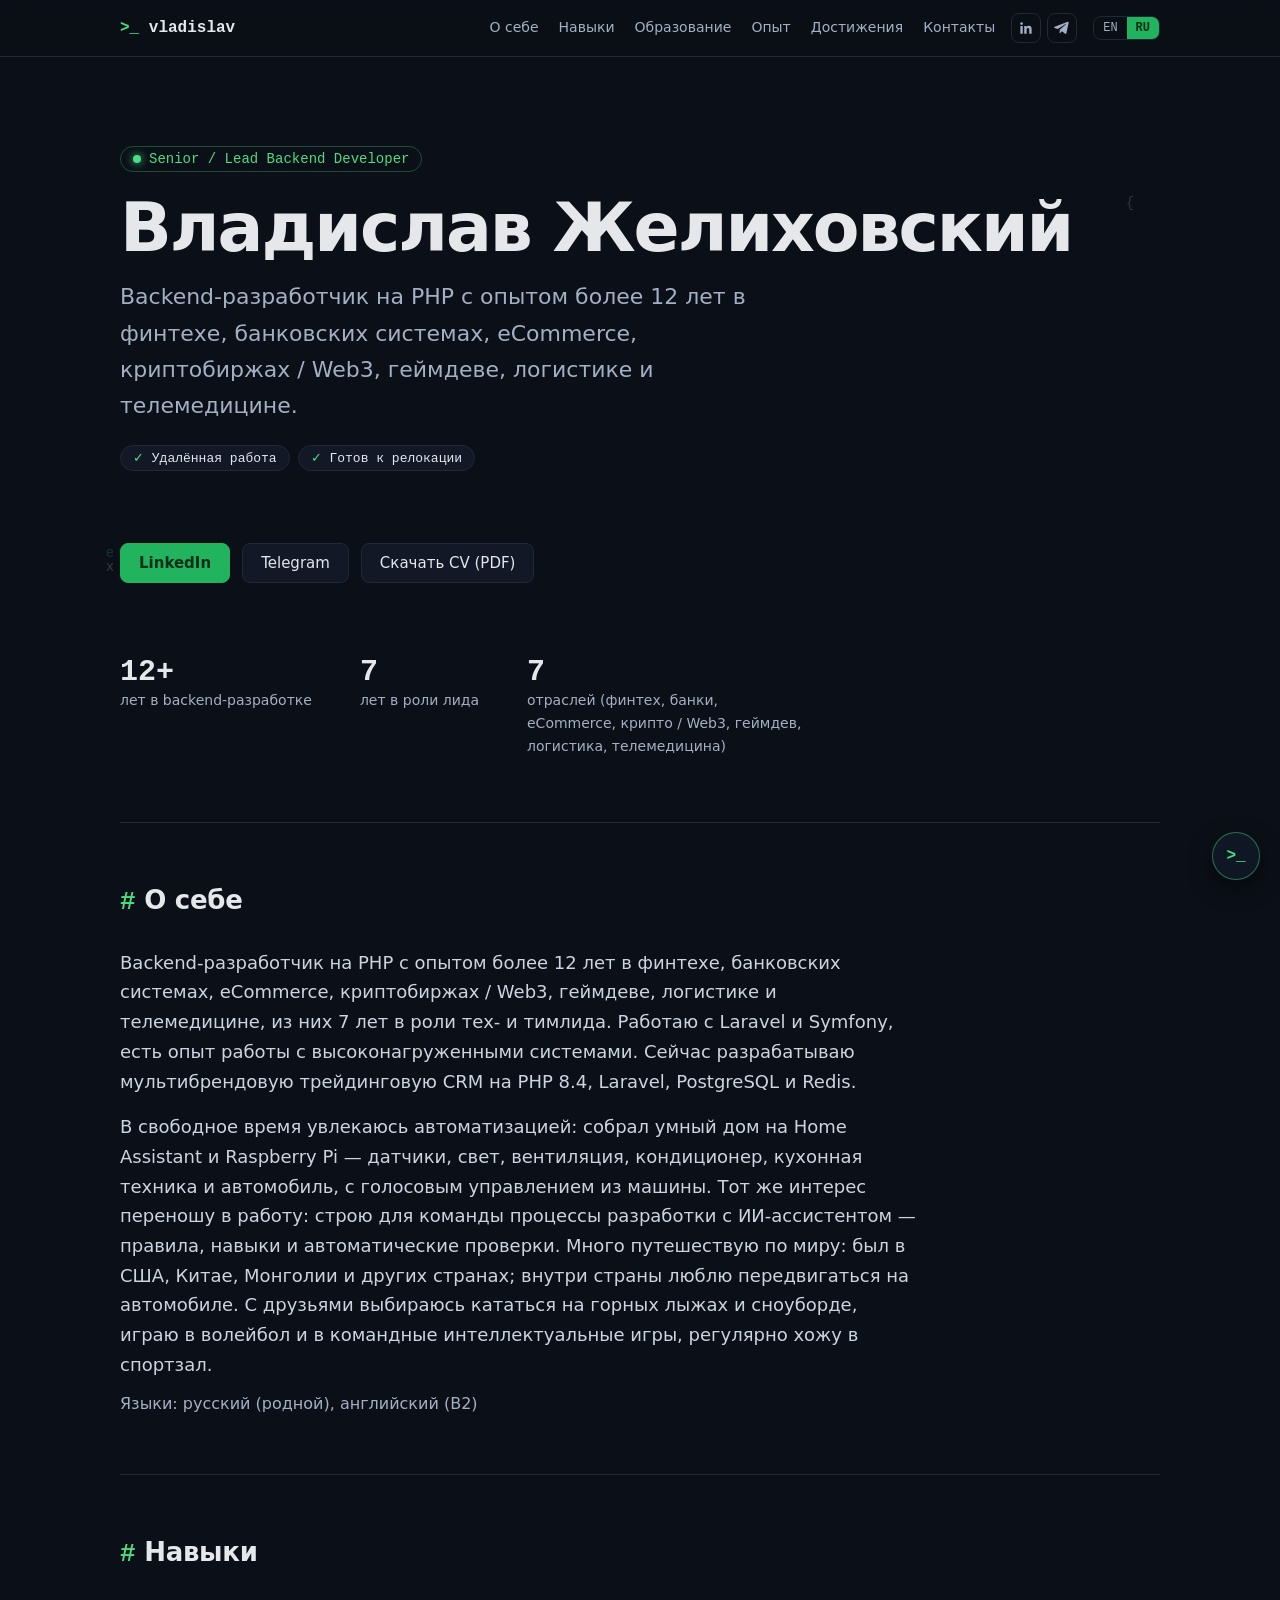
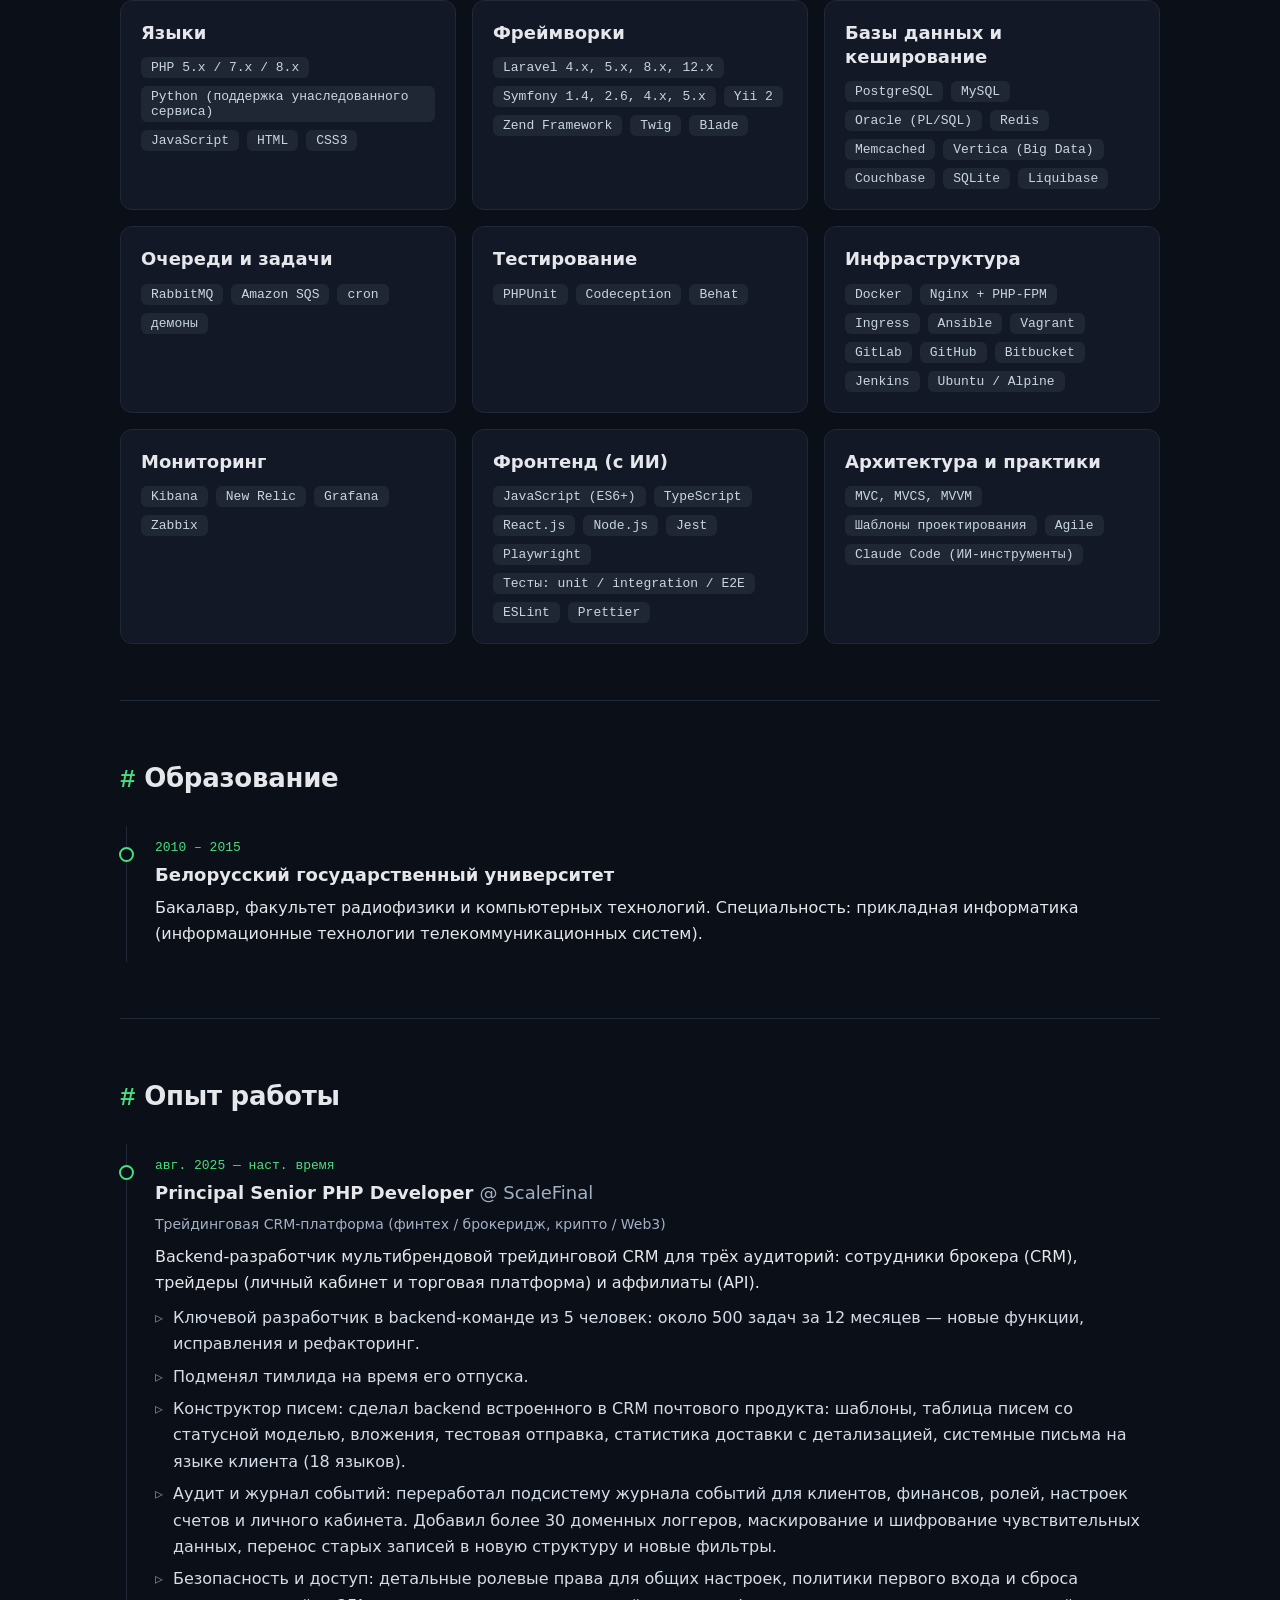
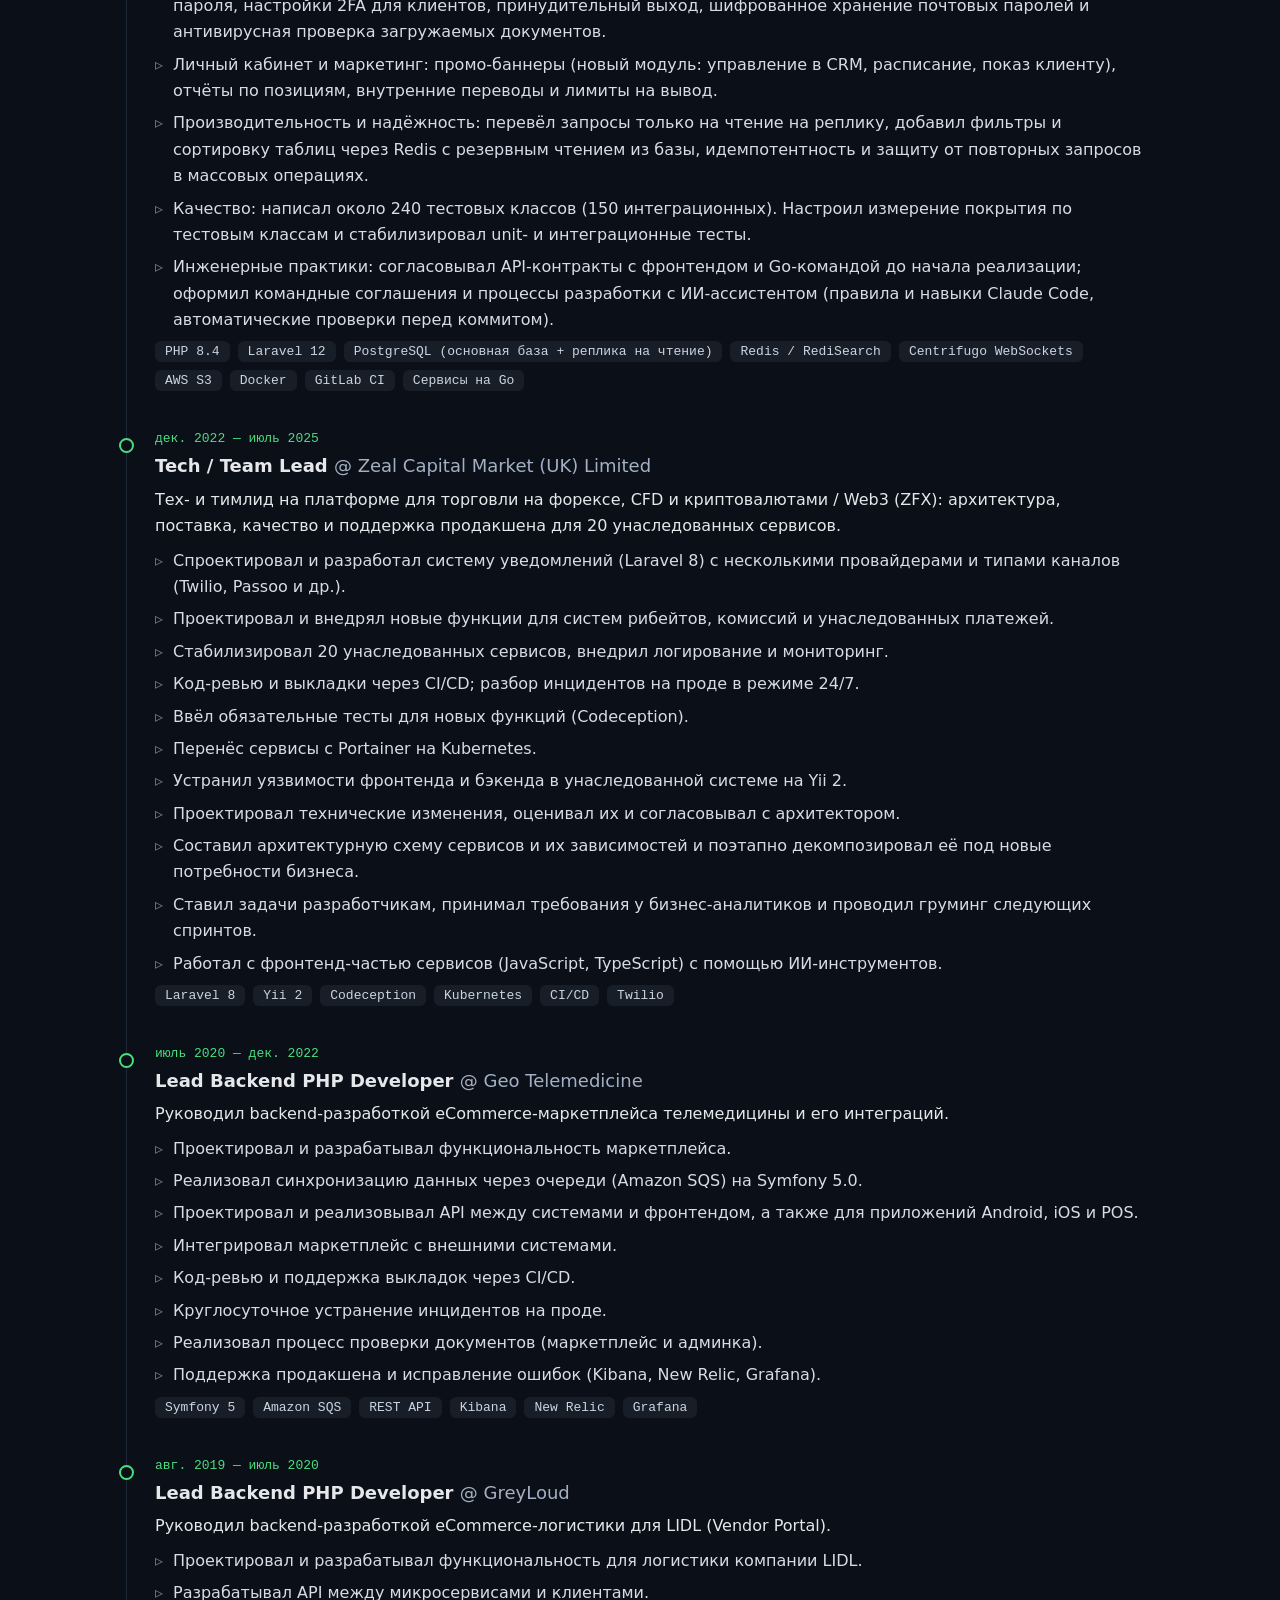
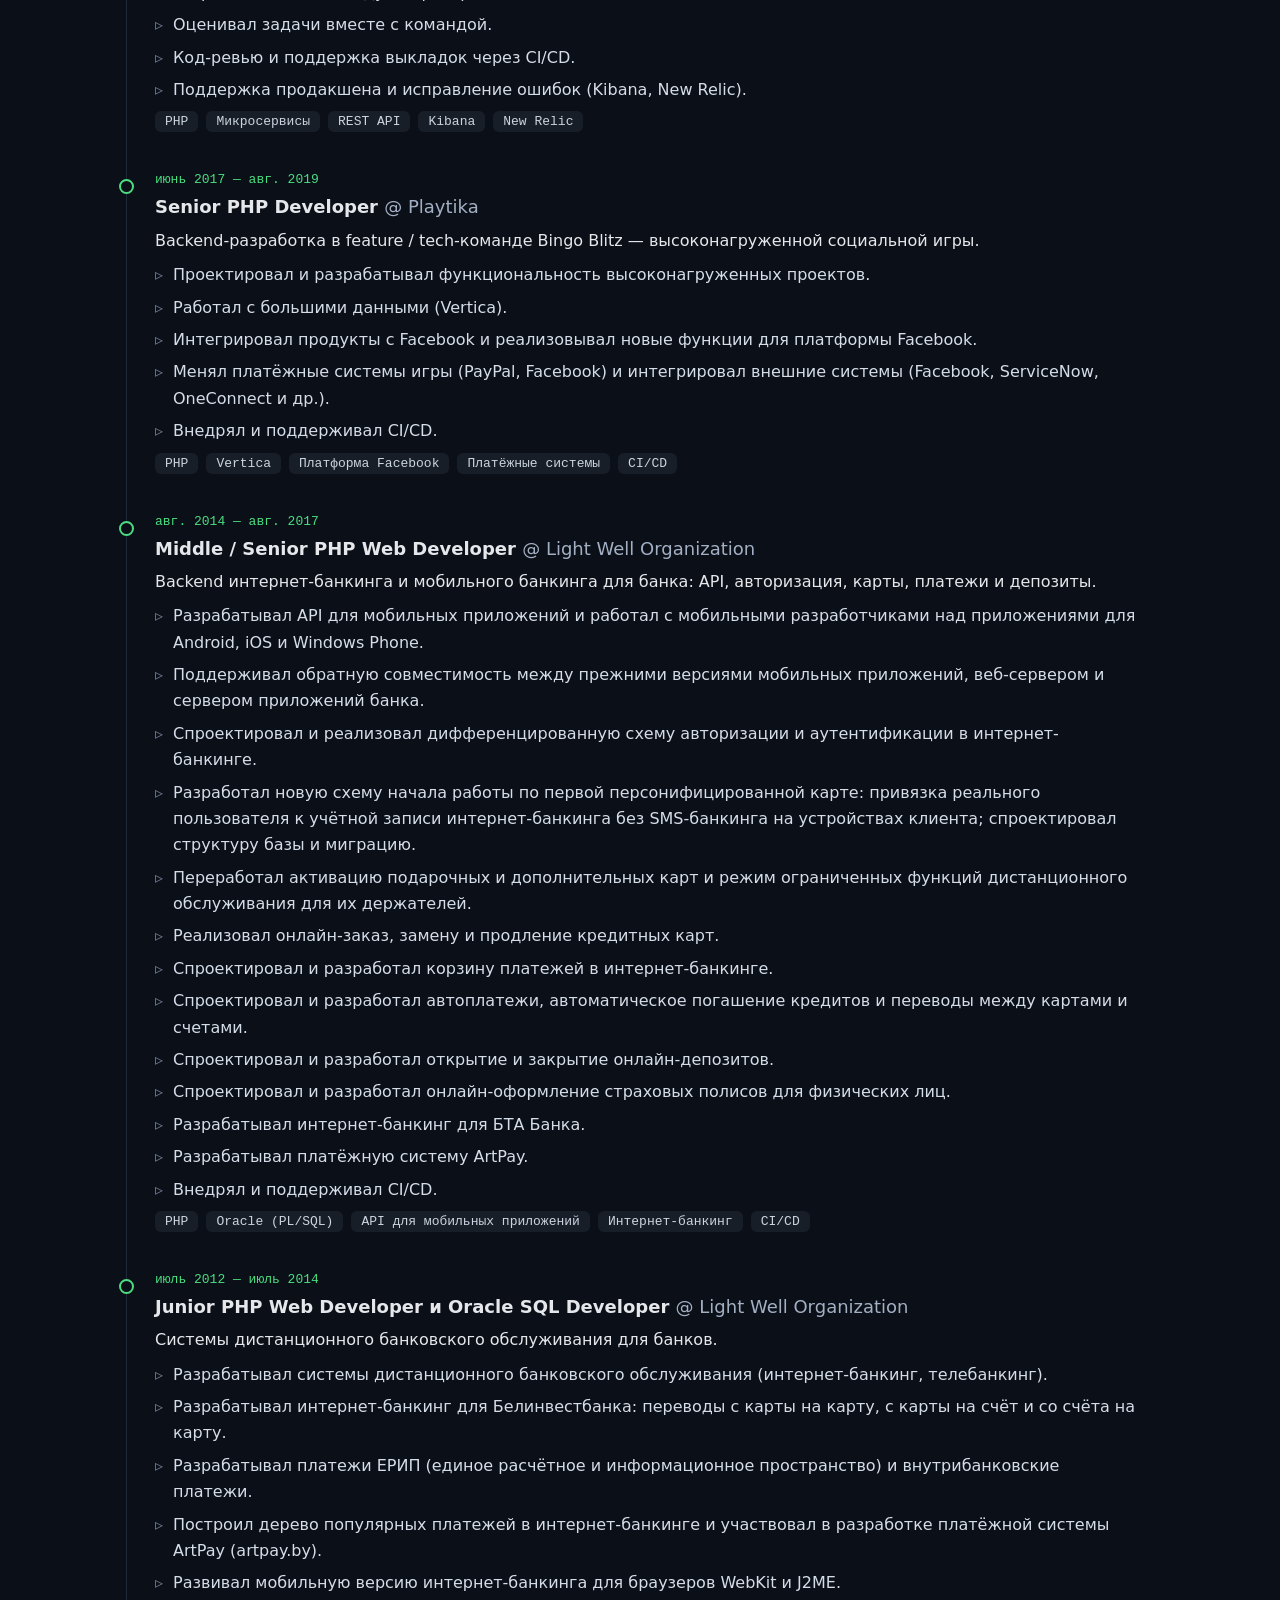
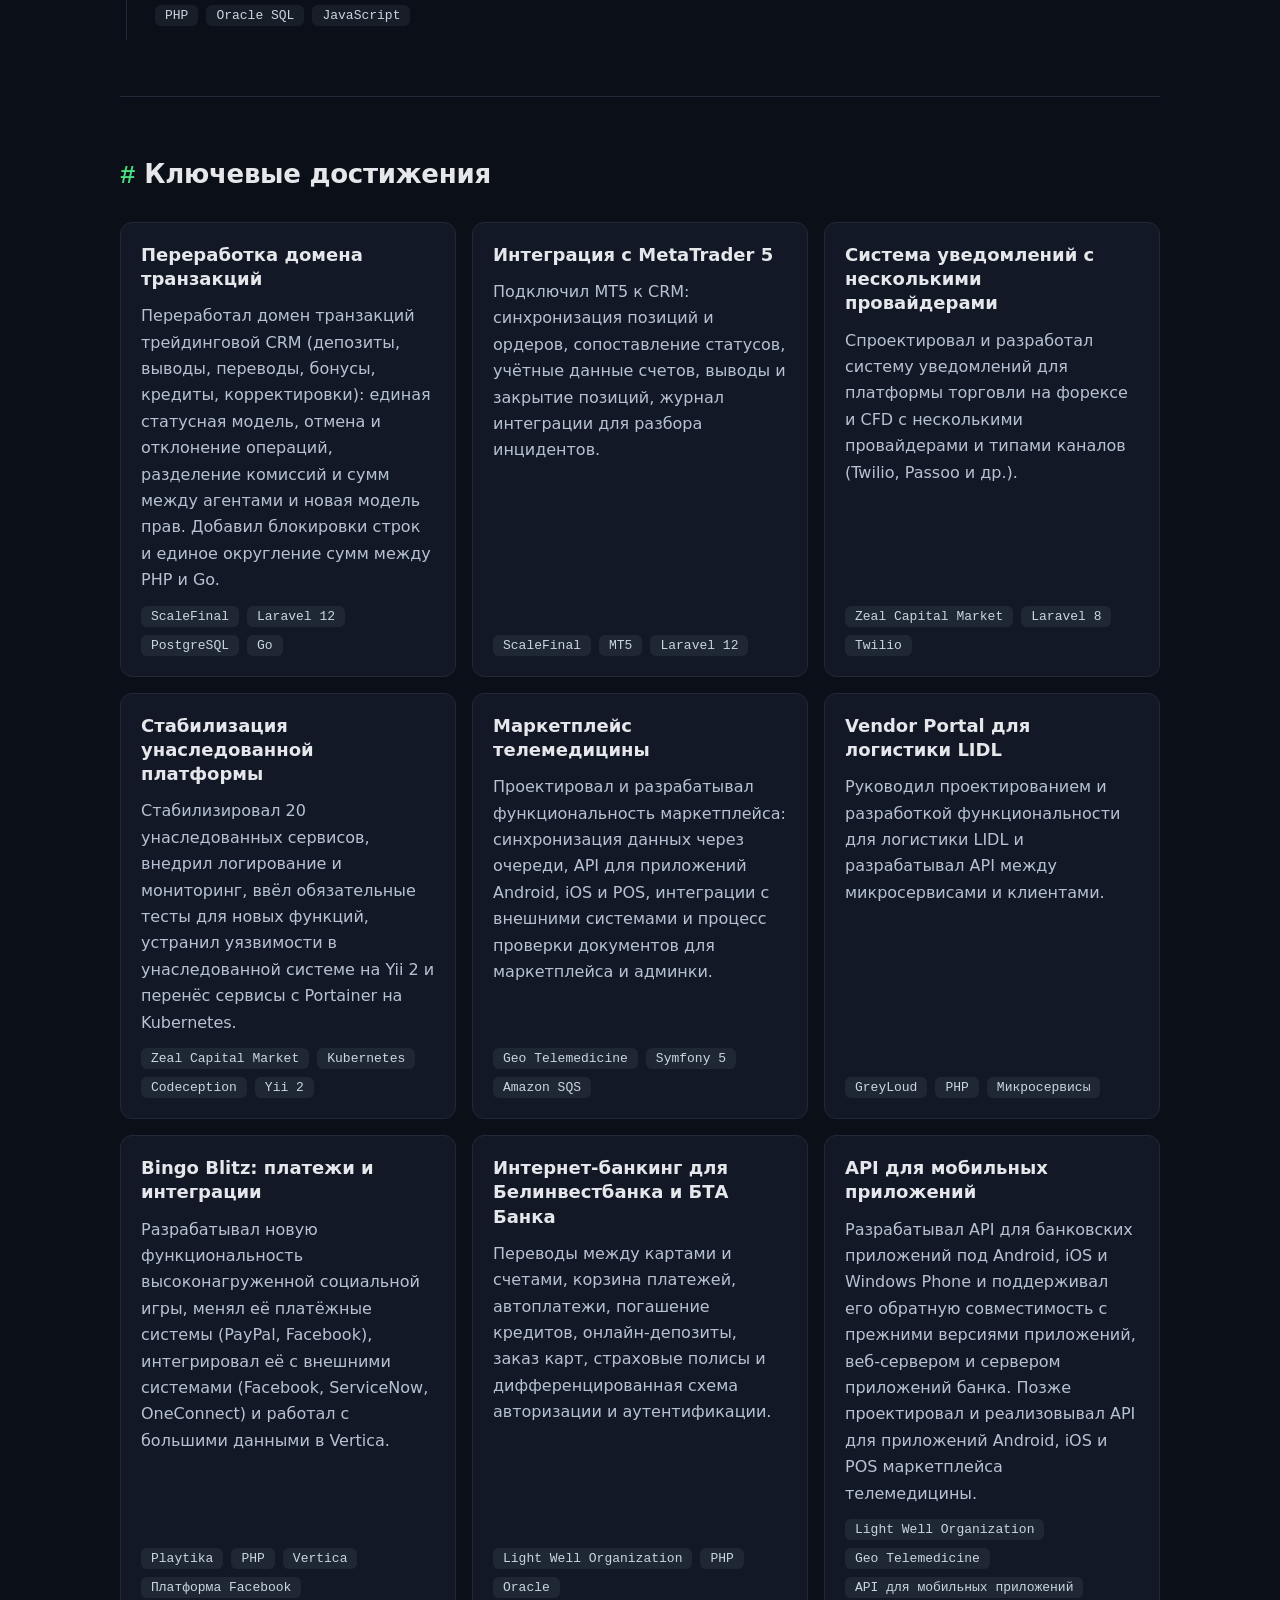
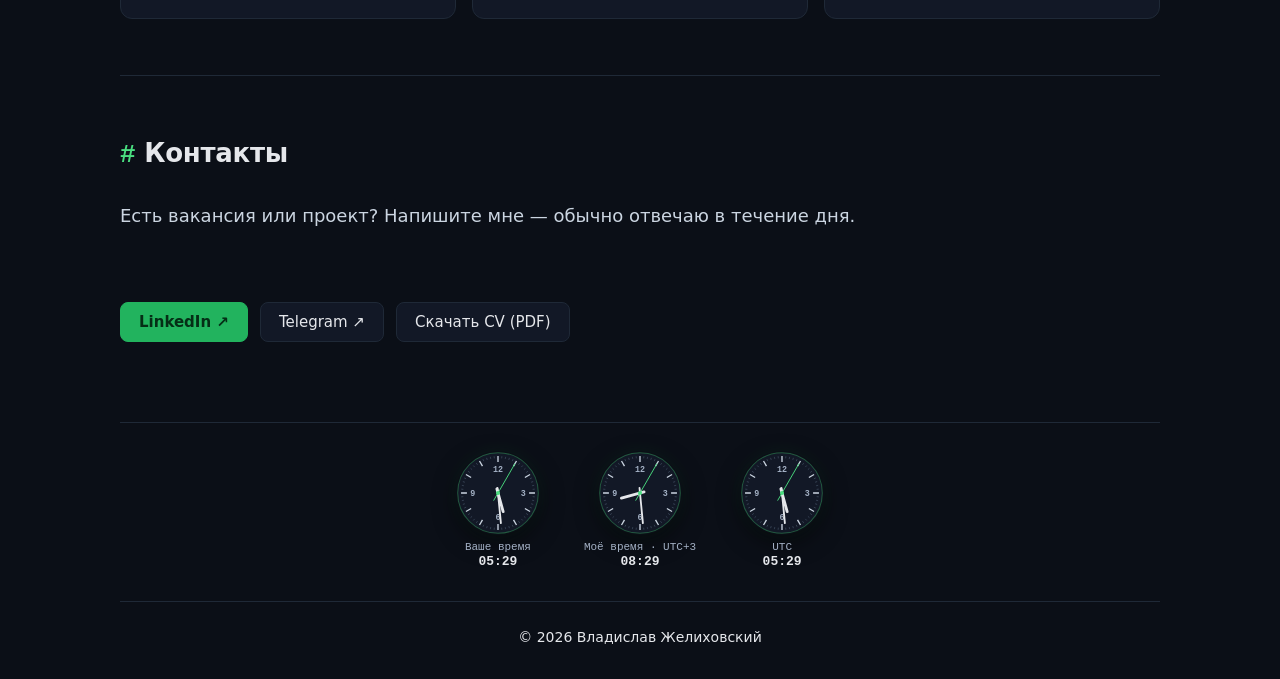
==== commit 773bface: "Update site" ====
--- a/ru/index.html
+++ b/ru/index.html
@@ -1 +1 @@
-<!doctype html><html lang="ru"><head><meta charset="UTF-8"><meta name="viewport" content="width=device-width,initial-scale=1"><meta name="description" content="Backend-разработчик на PHP с опытом более 10 лет в финтехе, банковских системах, eCommerce, криптобиржах, геймдеве, логистике и телемедицине."><meta property="og:type" content="website"><meta property="og:url" content="https://vlad-zhelihovsky.github.io/ru/"><meta property="og:title" content="Владислав Желиховский — Senior / Lead Backend Developer"><meta property="og:description" content="Backend-разработчик на PHP с опытом более 10 лет в финтехе, банковских системах, eCommerce, криптобиржах, геймдеве, логистике и телемедицине."><meta property="og:image" content="https://vlad-zhelihovsky.github.io/og.png"><meta property="og:image:width" content="1200"><meta property="og:image:height" content="630"><meta name="twitter:card" content="summary_large_image"><link rel="canonical" href="https://vlad-zhelihovsky.github.io/ru/"><script type="application/ld+json">{"@context":"https://schema.org","@type":"Person","name":"Владислав Желиховский","jobTitle":"Senior / Lead Backend Developer","description":"Backend-разработчик на PHP с опытом более 10 лет в финтехе, банковских системах, eCommerce, криптобиржах, геймдеве, логистике и телемедицине, из них 7 лет в роли тех- и тимлида. Работаю с Laravel и Symfony, есть опыт работы с высоконагруженными системами. Сейчас разрабатываю мультибрендовую трейдинговую CRM на PHP 8.4, Laravel, PostgreSQL и Redis.","url":"https://vlad-zhelihovsky.github.io/ru/","image":"https://vlad-zhelihovsky.github.io/og.png","sameAs":["https://www.linkedin.com/in/vladislav-zhelihovsky-81b3a1a6","https://t.me/powerduals"],"alumniOf":[{"@type":"CollegeOrUniversity","name":"Белорусский государственный университет"}],"knowsLanguage":["русский","английский"],"knowsAbout":["PHP 5.x / 7.x / 8.x","Python (поддержка унаследованного сервиса)","JavaScript","HTML","CSS3","Laravel 4.x, 5.x, 8.x, 12.x","Symfony 1.4, 2.6, 4.x, 5.x","Yii 2","Zend Framework","Twig","Blade","PostgreSQL","MySQL","Oracle (PL/SQL)","Redis","Memcached","Vertica (Big Data)","Couchbase","SQLite","Liquibase","RabbitMQ","Amazon SQS","cron","демоны","PHPUnit","Codeception","Behat","Docker","Nginx + PHP-FPM","Ingress","Ansible","Vagrant","GitLab","GitHub","Bitbucket","Jenkins","Ubuntu / Alpine","Kibana","New Relic","Grafana","Zabbix","JavaScript (ES6+)","TypeScript","React.js","Node.js","Jest","Playwright","Тесты: unit / integration / E2E","ESLint","Prettier","MVC, MVCS, MVVM","Шаблоны проектирования","Agile","Claude Code (ИИ-инструменты)"]}</script><link rel="icon" href="data:image/svg+xml,<svg xmlns='http://www.w3.org/2000/svg' viewBox='0 0 100 100'><rect width='100' height='100' rx='22' fill='%230b0f17'/><text x='50' y='68' font-size='54' text-anchor='middle' fill='%234ade80' font-family='monospace'>&gt;_</text></svg>"><title>Владислав Желиховский — Senior / Lead Backend Developer</title><script>!function(){var t=document.cookie.match(/(?:^|; )lang=(en|ru)/),a=/\/ru\/?$/.test(location.pathname);!t||"ru"!==t[1]||a?document.addEventListener("click",function(t){var a=t.target.closest&&t.target.closest("a[data-lang]");a&&(document.cookie="lang="+a.getAttribute("data-lang")+"; path=/; max-age=31536000; SameSite=Lax")}):location.replace("ru/"+location.hash)}()</script><link rel="stylesheet" crossorigin href="../assets/index-D0brifMg.css"><link rel="alternate" hreflang="en" href="https://vlad-zhelihovsky.github.io/"><link rel="alternate" hreflang="ru" href="https://vlad-zhelihovsky.github.io/ru/"><link rel="alternate" hreflang="x-default" href="https://vlad-zhelihovsky.github.io/"></head><body><div id="app"><header class="topbar"><div class="container topbar-inner"><a class="logo" href="#top"><span class="prompt">&gt;_</span> vladislav</a><nav><a href="#about">О себе</a><a href="#skills">Навыки</a><a href="#education">Образование</a><a href="#experience">Опыт</a><a href="#projects">Достижения</a><a href="#contact">Контакты</a></nav><div class="social"><a href="https://www.linkedin.com/in/vladislav-zhelihovsky-81b3a1a6" aria-label="LinkedIn" title="LinkedIn" target="_blank" rel="noopener"><svg viewBox="0 0 24 24" aria-hidden="true"><path d="M20.447 20.452h-3.554v-5.569c0-1.328-.027-3.037-1.852-3.037-1.853 0-2.136 1.445-2.136 2.939v5.667H9.351V9h3.414v1.561h.046c.477-.9 1.637-1.85 3.37-1.85 3.601 0 4.267 2.37 4.267 5.455v6.286zM5.337 7.433c-1.144 0-2.063-.926-2.063-2.065 0-1.138.92-2.063 2.063-2.063 1.14 0 2.064.925 2.064 2.063 0 1.139-.925 2.065-2.064 2.065zm1.782 13.019H3.555V9h3.564v11.452z"></path></svg></a><a href="https://t.me/powerduals" aria-label="Telegram" title="Telegram" target="_blank" rel="noopener"><svg viewBox="0 0 24 24" aria-hidden="true"><path d="M21.94 4.3 18.6 19.9c-.25 1.1-.9 1.37-1.82.85l-5.03-3.7-2.43 2.33c-.27.27-.5.5-1.01.5l.36-5.12 9.32-8.42c.4-.36-.09-.56-.63-.2L5.85 13.4.9 11.85c-1.08-.34-1.1-1.08.22-1.6L20.5 2.8c.9-.33 1.68.2 1.44 1.5Z"></path></svg></a></div><div class="lang" role="group" aria-label="Язык"><a href="../" data-lang="en" hreflang="en" class="">EN</a><a href="../ru/" data-lang="ru" hreflang="ru" class="active" aria-current="true">RU</a></div></div></header><main id="top" class="container"><section class="hero"><p class="eyebrow"><span class="dot"></span> Senior / Lead Backend Developer</p><h1>Владислав Желиховский</h1><p class="tagline">Backend-разработчик на PHP с опытом более 10 лет в финтехе, банковских системах, eCommerce, криптобиржах, геймдеве, логистике и телемедицине.</p><ul class="open-to" aria-label="Что ищу"><li>Удалённая работа</li><li>Готов к релокации</li></ul><div class="hero-actions"><a class="primary btn" href="https://www.linkedin.com/in/vladislav-zhelihovsky-81b3a1a6" target="_blank" rel="noopener">LinkedIn</a><a class="btn" href="https://t.me/powerduals" target="_blank" rel="noopener">Telegram</a><a class="btn" href="../Vladislav_Zhelihovsky_CV_RU.pdf" download>Скачать CV (PDF)</a></div><dl class="stats"><div><dt>10+</dt><dd>лет в backend-разработке</dd></div><div><dt>7</dt><dd>лет в роли лида</dd></div><div><dt>7</dt><dd>отраслей (финтех, банки, eCommerce, крипто, геймдев, логистика, телемедицина)</dd></div></dl></section><section id="about"><h2><span class="hash">#</span> О себе</h2><p class="lead">Backend-разработчик на PHP с опытом более 10 лет в финтехе, банковских системах, eCommerce, криптобиржах, геймдеве, логистике и телемедицине, из них 7 лет в роли тех- и тимлида. Работаю с Laravel и Symfony, есть опыт работы с высоконагруженными системами. Сейчас разрабатываю мультибрендовую трейдинговую CRM на PHP 8.4, Laravel, PostgreSQL и Redis.</p><p class="lead">В свободное время увлекаюсь автоматизацией: собрал умный дом на Home Assistant и Raspberry Pi — датчики, свет, вентиляция, кондиционер, кухонная техника и автомобиль, с голосовым управлением из машины. Тот же интерес переношу в работу: строю для команды процессы разработки с ИИ-ассистентом — правила, навыки и автоматические проверки. Много путешествую по миру: был в США, Китае, Монголии и других странах; внутри страны люблю передвигаться на автомобиле. С друзьями выбираюсь кататься на горных лыжах и сноуборде, играю в волейбол и в командные интеллектуальные игры, регулярно хожу в спортзал.</p><p class="muted">Языки: русский (родной), английский (B2)</p></section><section id="skills"><h2><span class="hash">#</span> Навыки</h2><div class="grid skills"><article class="card"><h3>Языки</h3><ul class="tags"><li>PHP 5.x / 7.x / 8.x</li><li>Python (поддержка унаследованного сервиса)</li><li>JavaScript</li><li>HTML</li><li>CSS3</li></ul></article><article class="card"><h3>Фреймворки</h3><ul class="tags"><li>Laravel 4.x, 5.x, 8.x, 12.x</li><li>Symfony 1.4, 2.6, 4.x, 5.x</li><li>Yii 2</li><li>Zend Framework</li><li>Twig</li><li>Blade</li></ul></article><article class="card"><h3>Базы данных и кеширование</h3><ul class="tags"><li>PostgreSQL</li><li>MySQL</li><li>Oracle (PL/SQL)</li><li>Redis</li><li>Memcached</li><li>Vertica (Big Data)</li><li>Couchbase</li><li>SQLite</li><li>Liquibase</li></ul></article><article class="card"><h3>Очереди и задачи</h3><ul class="tags"><li>RabbitMQ</li><li>Amazon SQS</li><li>cron</li><li>демоны</li></ul></article><article class="card"><h3>Тестирование</h3><ul class="tags"><li>PHPUnit</li><li>Codeception</li><li>Behat</li></ul></article><article class="card"><h3>Инфраструктура</h3><ul class="tags"><li>Docker</li><li>Nginx + PHP-FPM</li><li>Ingress</li><li>Ansible</li><li>Vagrant</li><li>GitLab</li><li>GitHub</li><li>Bitbucket</li><li>Jenkins</li><li>Ubuntu / Alpine</li></ul></article><article class="card"><h3>Мониторинг</h3><ul class="tags"><li>Kibana</li><li>New Relic</li><li>Grafana</li><li>Zabbix</li></ul></article><article class="card"><h3>Фронтенд (с ИИ)</h3><ul class="tags"><li>JavaScript (ES6+)</li><li>TypeScript</li><li>React.js</li><li>Node.js</li><li>Jest</li><li>Playwright</li><li>Тесты: unit / integration / E2E</li><li>ESLint</li><li>Prettier</li></ul></article><article class="card"><h3>Архитектура и практики</h3><ul class="tags"><li>MVC, MVCS, MVVM</li><li>Шаблоны проектирования</li><li>Agile</li><li>Claude Code (ИИ-инструменты)</li></ul></article></div></section><section id="education"><h2><span class="hash">#</span> Образование</h2><ol class="timeline"><li><p class="period">2010 – 2015</p><h3>Белорусский государственный университет</h3><p>Бакалавр, факультет радиофизики и компьютерных технологий. Специальность: прикладная информатика (информационные технологии телекоммуникационных систем).</p></li></ol></section><section id="experience"><h2><span class="hash">#</span> Опыт работы</h2><ol class="timeline"><li><p class="period">авг. 2025 — наст. время</p><h3>Principal Senior PHP Developer <span class="at">@ ScaleFinal</span></h3><p class="muted small">Трейдинговая CRM-платформа (финтех / брокеридж, крипто)</p><p>Backend-разработчик мультибрендовой трейдинговой CRM для трёх аудиторий: сотрудники брокера (CRM), трейдеры (личный кабинет и торговая платформа) и аффилиаты (API).</p><ul class="highlights"><li>Ключевой разработчик в backend-команде из 5 человек: около 500 задач за 12 месяцев — новые функции, исправления и рефакторинг.</li><li>Подменял тимлида на время его отпуска.</li><li>Конструктор писем: сделал backend встроенного в CRM почтового продукта: шаблоны, таблица писем со статусной моделью, вложения, тестовая отправка, статистика доставки с детализацией, системные письма на языке клиента (18 языков).</li><li>Аудит и журнал событий: переработал подсистему журнала событий для клиентов, финансов, ролей, настроек счетов и личного кабинета. Добавил более 30 доменных логгеров, маскирование и шифрование чувствительных данных, перенос старых записей в новую структуру и новые фильтры.</li><li>Безопасность и доступ: детальные ролевые права для общих настроек, политики первого входа и сброса пароля, настройки 2FA для клиентов, принудительный выход, шифрованное хранение почтовых паролей и антивирусная проверка загружаемых документов.</li><li>Личный кабинет и маркетинг: промо-баннеры (новый модуль: управление в CRM, расписание, показ клиенту), отчёты по позициям, внутренние переводы и лимиты на вывод.</li><li>Производительность и надёжность: перевёл запросы только на чтение на реплику, добавил фильтры и сортировку таблиц через Redis с резервным чтением из базы, идемпотентность и защиту от повторных запросов в массовых операциях.</li><li>Качество: написал около 240 тестовых классов (150 интеграционных). Настроил измерение покрытия по тестовым классам и стабилизировал unit- и интеграционные тесты.</li><li>Инженерные практики: согласовывал API-контракты с фронтендом и Go-командой до начала реализации; оформил командные соглашения и процессы разработки с ИИ-ассистентом (правила и навыки Claude Code, автоматические проверки перед коммитом).</li></ul><ul class="tags"><li>PHP 8.4</li><li>Laravel 12</li><li>PostgreSQL (основная база + реплика на чтение)</li><li>Redis / RediSearch</li><li>Centrifugo WebSockets</li><li>AWS S3</li><li>Docker</li><li>GitLab CI</li><li>Сервисы на Go</li></ul></li><li><p class="period">дек. 2022 — июль 2025</p><h3>Tech / Team Lead <span class="at">@ Zeal Capital Market (UK) Limited</span></h3><p>Тех- и тимлид на платформе для торговли на форексе, CFD и криптовалютами (ZFX): архитектура, поставка, качество и поддержка продакшена для 20 унаследованных сервисов.</p><ul class="highlights"><li>Спроектировал и разработал систему уведомлений (Laravel 8) с несколькими провайдерами и типами каналов (Twilio, Passoo и др.).</li><li>Проектировал и внедрял новые функции для систем рибейтов, комиссий и унаследованных платежей.</li><li>Стабилизировал 20 унаследованных сервисов, внедрил логирование и мониторинг.</li><li>Код-ревью и выкладки через CI/CD; разбор инцидентов на проде в режиме 24/7.</li><li>Ввёл обязательные тесты для новых функций (Codeception).</li><li>Перенёс сервисы с Portainer на Kubernetes.</li><li>Устранил уязвимости фронтенда и бэкенда в унаследованной системе на Yii 2.</li><li>Проектировал технические изменения, оценивал их и согласовывал с архитектором.</li><li>Составил архитектурную схему сервисов и их зависимостей и поэтапно декомпозировал её под новые потребности бизнеса.</li><li>Ставил задачи разработчикам, принимал требования у бизнес-аналитиков и проводил груминг следующих спринтов.</li><li>Работал с фронтенд-частью сервисов (JavaScript, TypeScript) с помощью ИИ-инструментов.</li></ul><ul class="tags"><li>Laravel 8</li><li>Yii 2</li><li>Codeception</li><li>Kubernetes</li><li>CI/CD</li><li>Twilio</li></ul></li><li><p class="period">июль 2020 — дек. 2022</p><h3>Lead Backend PHP Developer <span class="at">@ Geo Telemedicine</span></h3><p>Руководил backend-разработкой eCommerce-маркетплейса телемедицины и его интеграций.</p><ul class="highlights"><li>Проектировал и разрабатывал функциональность маркетплейса.</li><li>Реализовал синхронизацию данных через очереди (Amazon SQS) на Symfony 5.0.</li><li>Проектировал и реализовывал API между системами и фронтендом, а также для приложений Android, iOS и POS.</li><li>Интегрировал маркетплейс с внешними системами.</li><li>Код-ревью и поддержка выкладок через CI/CD.</li><li>Круглосуточное устранение инцидентов на проде.</li><li>Реализовал процесс проверки документов (маркетплейс и админка).</li><li>Поддержка продакшена и исправление ошибок (Kibana, New Relic, Grafana).</li></ul><ul class="tags"><li>Symfony 5</li><li>Amazon SQS</li><li>REST API</li><li>Kibana</li><li>New Relic</li><li>Grafana</li></ul></li><li><p class="period">авг. 2019 — июль 2020</p><h3>Lead Backend PHP Developer <span class="at">@ GreyLoud</span></h3><p>Руководил backend-разработкой eCommerce-логистики для LIDL (Vendor Portal).</p><ul class="highlights"><li>Проектировал и разрабатывал функциональность для логистики компании LIDL.</li><li>Разрабатывал API между микросервисами и клиентами.</li><li>Оценивал задачи вместе с командой.</li><li>Код-ревью и поддержка выкладок через CI/CD.</li><li>Поддержка продакшена и исправление ошибок (Kibana, New Relic).</li></ul><ul class="tags"><li>PHP</li><li>Микросервисы</li><li>REST API</li><li>Kibana</li><li>New Relic</li></ul></li><li><p class="period">июнь 2017 — авг. 2019</p><h3>Senior PHP Developer <span class="at">@ Playtika</span></h3><p>Backend-разработка в feature / tech-команде Bingo Blitz — высоконагруженной социальной игры.</p><ul class="highlights"><li>Проектировал и разрабатывал функциональность высоконагруженных проектов.</li><li>Работал с большими данными (Vertica).</li><li>Интегрировал продукты с Facebook и реализовывал новые функции для платформы Facebook.</li><li>Менял платёжные системы игры (PayPal, Facebook) и интегрировал внешние системы (Facebook, ServiceNow, OneConnect и др.).</li><li>Внедрял и поддерживал CI/CD.</li></ul><ul class="tags"><li>PHP</li><li>Vertica</li><li>Платформа Facebook</li><li>Платёжные системы</li><li>CI/CD</li></ul></li><li><p class="period">авг. 2014 — авг. 2017</p><h3>Middle / Senior PHP Web Developer <span class="at">@ Light Well Organization</span></h3><p>Backend интернет-банкинга и мобильного банкинга для банка: API, авторизация, карты, платежи и депозиты.</p><ul class="highlights"><li>Разрабатывал API для мобильных приложений и работал с мобильными разработчиками над приложениями для Android, iOS и Windows Phone.</li><li>Поддерживал обратную совместимость между прежними версиями мобильных приложений, веб-сервером и сервером приложений банка.</li><li>Спроектировал и реализовал дифференцированную схему авторизации и аутентификации в интернет-банкинге.</li><li>Разработал новую схему начала работы по первой персонифицированной карте: привязка реального пользователя к учётной записи интернет-банкинга без SMS-банкинга на устройствах клиента; спроектировал структуру базы и миграцию.</li><li>Переработал активацию подарочных и дополнительных карт и режим ограниченных функций дистанционного обслуживания для их держателей.</li><li>Реализовал онлайн-заказ, замену и продление кредитных карт.</li><li>Спроектировал и разработал корзину платежей в интернет-банкинге.</li><li>Спроектировал и разработал автоплатежи, автоматическое погашение кредитов и переводы между картами и счетами.</li><li>Спроектировал и разработал открытие и закрытие онлайн-депозитов.</li><li>Спроектировал и разработал онлайн-оформление страховых полисов для физических лиц.</li><li>Разрабатывал интернет-банкинг для БТА Банка.</li><li>Разрабатывал платёжную систему ArtPay.</li><li>Внедрял и поддерживал CI/CD.</li></ul><ul class="tags"><li>PHP</li><li>Oracle (PL/SQL)</li><li>API для мобильных приложений</li><li>Интернет-банкинг</li><li>CI/CD</li></ul></li><li><p class="period">июль 2012 — июль 2014</p><h3>Junior PHP Web Developer и Oracle SQL Developer <span class="at">@ Light Well Organization</span></h3><p>Системы дистанционного банковского обслуживания для банков.</p><ul class="highlights"><li>Разрабатывал системы дистанционного банковского обслуживания (интернет-банкинг, телебанкинг).</li><li>Разрабатывал интернет-банкинг для Белинвестбанка: переводы с карты на карту, с карты на счёт и со счёта на карту.</li><li>Разрабатывал платежи ЕРИП (единое расчётное и информационное пространство) и внутрибанковские платежи.</li><li>Построил дерево популярных платежей в интернет-банкинге и участвовал в разработке платёжной системы ArtPay (artpay.by).</li><li>Развивал мобильную версию интернет-банкинга для браузеров WebKit и J2ME.</li></ul><ul class="tags"><li>PHP</li><li>Oracle SQL</li><li>JavaScript</li></ul></li></ol></section><section id="projects"><h2><span class="hash">#</span> Ключевые достижения</h2><div class="grid"><article class="card"><h3>Переработка домена транзакций</h3><p>Переработал домен транзакций трейдинговой CRM (депозиты, выводы, переводы, бонусы, кредиты, корректировки): единая статусная модель, отмена и отклонение операций, разделение комиссий и сумм между агентами и новая модель прав. Добавил блокировки строк и единое округление сумм между PHP и Go.</p><ul class="tags"><li>ScaleFinal</li><li>Laravel 12</li><li>PostgreSQL</li><li>Go</li></ul></article><article class="card"><h3>Интеграция с MetaTrader 5</h3><p>Подключил MT5 к CRM: синхронизация позиций и ордеров, сопоставление статусов, учётные данные счетов, выводы и закрытие позиций, журнал интеграции для разбора инцидентов.</p><ul class="tags"><li>ScaleFinal</li><li>MT5</li><li>Laravel 12</li></ul></article><article class="card"><h3>Система уведомлений с несколькими провайдерами</h3><p>Спроектировал и разработал систему уведомлений для платформы торговли на форексе и CFD с несколькими провайдерами и типами каналов (Twilio, Passoo и др.).</p><ul class="tags"><li>Zeal Capital Market</li><li>Laravel 8</li><li>Twilio</li></ul></article><article class="card"><h3>Стабилизация унаследованной платформы</h3><p>Стабилизировал 20 унаследованных сервисов, внедрил логирование и мониторинг, ввёл обязательные тесты для новых функций, устранил уязвимости в унаследованной системе на Yii 2 и перенёс сервисы с Portainer на Kubernetes.</p><ul class="tags"><li>Zeal Capital Market</li><li>Kubernetes</li><li>Codeception</li><li>Yii 2</li></ul></article><article class="card"><h3>Маркетплейс телемедицины</h3><p>Проектировал и разрабатывал функциональность маркетплейса: синхронизация данных через очереди, API для приложений Android, iOS и POS, интеграции с внешними системами и процесс проверки документов для маркетплейса и админки.</p><ul class="tags"><li>Geo Telemedicine</li><li>Symfony 5</li><li>Amazon SQS</li></ul></article><article class="card"><h3>Vendor Portal для логистики LIDL</h3><p>Руководил проектированием и разработкой функциональности для логистики LIDL и разрабатывал API между микросервисами и клиентами.</p><ul class="tags"><li>GreyLoud</li><li>PHP</li><li>Микросервисы</li></ul></article><article class="card"><h3>Bingo Blitz: платежи и интеграции</h3><p>Разрабатывал новую функциональность высоконагруженной социальной игры, менял её платёжные системы (PayPal, Facebook), интегрировал её с внешними системами (Facebook, ServiceNow, OneConnect) и работал с большими данными в Vertica.</p><ul class="tags"><li>Playtika</li><li>PHP</li><li>Vertica</li><li>Платформа Facebook</li></ul></article><article class="card"><h3>Интернет-банкинг для Белинвестбанка и БТА Банка</h3><p>Переводы между картами и счетами, корзина платежей, автоплатежи, погашение кредитов, онлайн-депозиты, заказ карт, страховые полисы и дифференцированная схема авторизации и аутентификации.</p><ul class="tags"><li>Light Well Organization</li><li>PHP</li><li>Oracle</li></ul></article><article class="card"><h3>API для мобильных приложений</h3><p>Разрабатывал API для банковских приложений под Android, iOS и Windows Phone и поддерживал его обратную совместимость с прежними версиями приложений, веб-сервером и сервером приложений банка. Позже проектировал и реализовывал API для приложений Android, iOS и POS маркетплейса телемедицины.</p><ul class="tags"><li>Light Well Organization</li><li>Geo Telemedicine</li><li>API для мобильных приложений</li></ul></article></div></section><section id="contact"><h2><span class="hash">#</span> Контакты</h2><p class="lead">Есть вакансия или проект? Напишите мне — обычно отвечаю в течение дня.</p><div class="hero-actions"><a class="primary btn" href="https://www.linkedin.com/in/vladislav-zhelihovsky-81b3a1a6" target="_blank" rel="noopener">LinkedIn ↗ </a><a class="btn" href="https://t.me/powerduals" target="_blank" rel="noopener">Telegram ↗ </a><a class="btn" href="../Vladislav_Zhelihovsky_CV_RU.pdf" download>Скачать CV (PDF)</a></div></section></main><footer class="container footer"><span>© <span data-year>2026</span> Владислав Желиховский</span></footer></div><script>document.querySelectorAll("[data-year]").forEach(function(e){e.textContent=(new Date).getFullYear()})</script><script defer="defer" src="../trail.js?v=12"></script><script defer="defer" src="../nav.js?v=3"></script><script defer="defer" src="../matrix.js?v=2"></script><script defer="defer" src="../touch.js?v=2"></script><script defer="defer" src="../clocks.js?v=2"></script><script defer="defer" src="../portal.js?v=3"></script><script defer="defer" src="../weather.js?v=3"></script><script defer="defer" src="../terminal.js?v=4"></script></body></html>+<!doctype html><html lang="ru"><head><meta charset="UTF-8"><meta name="viewport" content="width=device-width,initial-scale=1"><meta name="description" content="Backend-разработчик на PHP с опытом более 12 лет в финтехе, банковских системах, eCommerce, криптобиржах / Web3, геймдеве, логистике и телемедицине."><meta property="og:type" content="website"><meta property="og:url" content="https://vlad-zhelihovsky.github.io/ru/"><meta property="og:title" content="Владислав Желиховский — Senior / Lead Backend Developer"><meta property="og:description" content="Backend-разработчик на PHP с опытом более 12 лет в финтехе, банковских системах, eCommerce, криптобиржах / Web3, геймдеве, логистике и телемедицине."><meta property="og:image" content="https://vlad-zhelihovsky.github.io/og.png"><meta property="og:image:width" content="1200"><meta property="og:image:height" content="630"><meta name="twitter:card" content="summary_large_image"><link rel="canonical" href="https://vlad-zhelihovsky.github.io/ru/"><script type="application/ld+json">{"@context":"https://schema.org","@type":"Person","name":"Владислав Желиховский","jobTitle":"Senior / Lead Backend Developer","description":"Backend-разработчик на PHP с опытом более 12 лет в финтехе, банковских системах, eCommerce, криптобиржах / Web3, геймдеве, логистике и телемедицине, из них 7 лет в роли тех- и тимлида. Работаю с Laravel и Symfony, есть опыт работы с высоконагруженными системами. Сейчас разрабатываю мультибрендовую трейдинговую CRM на PHP 8.4, Laravel, PostgreSQL и Redis.","url":"https://vlad-zhelihovsky.github.io/ru/","image":"https://vlad-zhelihovsky.github.io/og.png","sameAs":["https://www.linkedin.com/in/vladislav-zhelihovsky-81b3a1a6","https://t.me/powerduals"],"alumniOf":[{"@type":"CollegeOrUniversity","name":"Белорусский государственный университет"}],"knowsLanguage":["русский","английский"],"knowsAbout":["PHP 5.x / 7.x / 8.x","Python (поддержка унаследованного сервиса)","JavaScript","HTML","CSS3","Laravel 4.x, 5.x, 8.x, 12.x","Symfony 1.4, 2.6, 4.x, 5.x","Yii 2","Zend Framework","Twig","Blade","PostgreSQL","MySQL","Oracle (PL/SQL)","Redis","Memcached","Vertica (Big Data)","Couchbase","SQLite","Liquibase","RabbitMQ","Amazon SQS","cron","демоны","PHPUnit","Codeception","Behat","Docker","Nginx + PHP-FPM","Ingress","Ansible","Vagrant","GitLab","GitHub","Bitbucket","Jenkins","Ubuntu / Alpine","Kibana","New Relic","Grafana","Zabbix","JavaScript (ES6+)","TypeScript","React.js","Node.js","Jest","Playwright","Тесты: unit / integration / E2E","ESLint","Prettier","MVC, MVCS, MVVM","Шаблоны проектирования","Agile","Claude Code (ИИ-инструменты)"]}</script><link rel="icon" href="data:image/svg+xml,<svg xmlns='http://www.w3.org/2000/svg' viewBox='0 0 100 100'><rect width='100' height='100' rx='22' fill='%230b0f17'/><text x='50' y='68' font-size='54' text-anchor='middle' fill='%234ade80' font-family='monospace'>&gt;_</text></svg>"><title>Владислав Желиховский — Senior / Lead Backend Developer</title><script>!function(){var t=document.cookie.match(/(?:^|; )lang=(en|ru)/),a=/\/ru\/?$/.test(location.pathname);!t||"ru"!==t[1]||a?document.addEventListener("click",function(t){var a=t.target.closest&&t.target.closest("a[data-lang]");a&&(document.cookie="lang="+a.getAttribute("data-lang")+"; path=/; max-age=31536000; SameSite=Lax")}):location.replace("ru/"+location.hash)}()</script><link rel="stylesheet" crossorigin href="../assets/index-D0brifMg.css"><link rel="alternate" hreflang="en" href="https://vlad-zhelihovsky.github.io/"><link rel="alternate" hreflang="ru" href="https://vlad-zhelihovsky.github.io/ru/"><link rel="alternate" hreflang="x-default" href="https://vlad-zhelihovsky.github.io/"></head><body><div id="app"><header class="topbar"><div class="container topbar-inner"><a class="logo" href="#top"><span class="prompt">&gt;_</span> vladislav</a><nav><a href="#about">О себе</a><a href="#skills">Навыки</a><a href="#education">Образование</a><a href="#experience">Опыт</a><a href="#projects">Достижения</a><a href="#contact">Контакты</a></nav><div class="social"><a href="https://www.linkedin.com/in/vladislav-zhelihovsky-81b3a1a6" aria-label="LinkedIn" title="LinkedIn" target="_blank" rel="noopener"><svg viewBox="0 0 24 24" aria-hidden="true"><path d="M20.447 20.452h-3.554v-5.569c0-1.328-.027-3.037-1.852-3.037-1.853 0-2.136 1.445-2.136 2.939v5.667H9.351V9h3.414v1.561h.046c.477-.9 1.637-1.85 3.37-1.85 3.601 0 4.267 2.37 4.267 5.455v6.286zM5.337 7.433c-1.144 0-2.063-.926-2.063-2.065 0-1.138.92-2.063 2.063-2.063 1.14 0 2.064.925 2.064 2.063 0 1.139-.925 2.065-2.064 2.065zm1.782 13.019H3.555V9h3.564v11.452z"></path></svg></a><a href="https://t.me/powerduals" aria-label="Telegram" title="Telegram" target="_blank" rel="noopener"><svg viewBox="0 0 24 24" aria-hidden="true"><path d="M21.94 4.3 18.6 19.9c-.25 1.1-.9 1.37-1.82.85l-5.03-3.7-2.43 2.33c-.27.27-.5.5-1.01.5l.36-5.12 9.32-8.42c.4-.36-.09-.56-.63-.2L5.85 13.4.9 11.85c-1.08-.34-1.1-1.08.22-1.6L20.5 2.8c.9-.33 1.68.2 1.44 1.5Z"></path></svg></a></div><div class="lang" role="group" aria-label="Язык"><a href="../" data-lang="en" hreflang="en" class="">EN</a><a href="../ru/" data-lang="ru" hreflang="ru" class="active" aria-current="true">RU</a></div></div></header><main id="top" class="container"><section class="hero"><p class="eyebrow"><span class="dot"></span> Senior / Lead Backend Developer</p><h1>Владислав Желиховский</h1><p class="tagline">Backend-разработчик на PHP с опытом более 12 лет в финтехе, банковских системах, eCommerce, криптобиржах / Web3, геймдеве, логистике и телемедицине.</p><ul class="open-to" aria-label="Что ищу"><li>Удалённая работа</li><li>Готов к релокации</li></ul><div class="hero-actions"><a class="primary btn" href="https://www.linkedin.com/in/vladislav-zhelihovsky-81b3a1a6" target="_blank" rel="noopener">LinkedIn</a><a class="btn" href="https://t.me/powerduals" target="_blank" rel="noopener">Telegram</a><a class="btn" href="../Vladislav_Zhelihovsky_CV_RU.pdf" download>Скачать CV (PDF)</a></div><dl class="stats"><div><dt>12+</dt><dd>лет в backend-разработке</dd></div><div><dt>7</dt><dd>лет в роли лида</dd></div><div><dt>7</dt><dd>отраслей (финтех, банки, eCommerce, крипто / Web3, геймдев, логистика, телемедицина)</dd></div></dl></section><section id="about"><h2><span class="hash">#</span> О себе</h2><p class="lead">Backend-разработчик на PHP с опытом более 12 лет в финтехе, банковских системах, eCommerce, криптобиржах / Web3, геймдеве, логистике и телемедицине, из них 7 лет в роли тех- и тимлида. Работаю с Laravel и Symfony, есть опыт работы с высоконагруженными системами. Сейчас разрабатываю мультибрендовую трейдинговую CRM на PHP 8.4, Laravel, PostgreSQL и Redis.</p><p class="lead">В свободное время увлекаюсь автоматизацией: собрал умный дом на Home Assistant и Raspberry Pi — датчики, свет, вентиляция, кондиционер, кухонная техника и автомобиль, с голосовым управлением из машины. Тот же интерес переношу в работу: строю для команды процессы разработки с ИИ-ассистентом — правила, навыки и автоматические проверки. Много путешествую по миру: был в США, Китае, Монголии и других странах; внутри страны люблю передвигаться на автомобиле. С друзьями выбираюсь кататься на горных лыжах и сноуборде, играю в волейбол и в командные интеллектуальные игры, регулярно хожу в спортзал.</p><p class="muted">Языки: русский (родной), английский (B2)</p></section><section id="skills"><h2><span class="hash">#</span> Навыки</h2><div class="grid skills"><article class="card"><h3>Языки</h3><ul class="tags"><li>PHP 5.x / 7.x / 8.x</li><li>Python (поддержка унаследованного сервиса)</li><li>JavaScript</li><li>HTML</li><li>CSS3</li></ul></article><article class="card"><h3>Фреймворки</h3><ul class="tags"><li>Laravel 4.x, 5.x, 8.x, 12.x</li><li>Symfony 1.4, 2.6, 4.x, 5.x</li><li>Yii 2</li><li>Zend Framework</li><li>Twig</li><li>Blade</li></ul></article><article class="card"><h3>Базы данных и кеширование</h3><ul class="tags"><li>PostgreSQL</li><li>MySQL</li><li>Oracle (PL/SQL)</li><li>Redis</li><li>Memcached</li><li>Vertica (Big Data)</li><li>Couchbase</li><li>SQLite</li><li>Liquibase</li></ul></article><article class="card"><h3>Очереди и задачи</h3><ul class="tags"><li>RabbitMQ</li><li>Amazon SQS</li><li>cron</li><li>демоны</li></ul></article><article class="card"><h3>Тестирование</h3><ul class="tags"><li>PHPUnit</li><li>Codeception</li><li>Behat</li></ul></article><article class="card"><h3>Инфраструктура</h3><ul class="tags"><li>Docker</li><li>Nginx + PHP-FPM</li><li>Ingress</li><li>Ansible</li><li>Vagrant</li><li>GitLab</li><li>GitHub</li><li>Bitbucket</li><li>Jenkins</li><li>Ubuntu / Alpine</li></ul></article><article class="card"><h3>Мониторинг</h3><ul class="tags"><li>Kibana</li><li>New Relic</li><li>Grafana</li><li>Zabbix</li></ul></article><article class="card"><h3>Фронтенд (с ИИ)</h3><ul class="tags"><li>JavaScript (ES6+)</li><li>TypeScript</li><li>React.js</li><li>Node.js</li><li>Jest</li><li>Playwright</li><li>Тесты: unit / integration / E2E</li><li>ESLint</li><li>Prettier</li></ul></article><article class="card"><h3>Архитектура и практики</h3><ul class="tags"><li>MVC, MVCS, MVVM</li><li>Шаблоны проектирования</li><li>Agile</li><li>Claude Code (ИИ-инструменты)</li></ul></article></div></section><section id="education"><h2><span class="hash">#</span> Образование</h2><ol class="timeline"><li><p class="period">2010 – 2015</p><h3>Белорусский государственный университет</h3><p>Бакалавр, факультет радиофизики и компьютерных технологий. Специальность: прикладная информатика (информационные технологии телекоммуникационных систем).</p></li></ol></section><section id="experience"><h2><span class="hash">#</span> Опыт работы</h2><ol class="timeline"><li><p class="period">авг. 2025 — наст. время</p><h3>Principal Senior PHP Developer <span class="at">@ ScaleFinal</span></h3><p class="muted small">Трейдинговая CRM-платформа (финтех / брокеридж, крипто / Web3)</p><p>Backend-разработчик мультибрендовой трейдинговой CRM для трёх аудиторий: сотрудники брокера (CRM), трейдеры (личный кабинет и торговая платформа) и аффилиаты (API).</p><ul class="highlights"><li>Ключевой разработчик в backend-команде из 5 человек: около 500 задач за 12 месяцев — новые функции, исправления и рефакторинг.</li><li>Подменял тимлида на время его отпуска.</li><li>Конструктор писем: сделал backend встроенного в CRM почтового продукта: шаблоны, таблица писем со статусной моделью, вложения, тестовая отправка, статистика доставки с детализацией, системные письма на языке клиента (18 языков).</li><li>Аудит и журнал событий: переработал подсистему журнала событий для клиентов, финансов, ролей, настроек счетов и личного кабинета. Добавил более 30 доменных логгеров, маскирование и шифрование чувствительных данных, перенос старых записей в новую структуру и новые фильтры.</li><li>Безопасность и доступ: детальные ролевые права для общих настроек, политики первого входа и сброса пароля, настройки 2FA для клиентов, принудительный выход, шифрованное хранение почтовых паролей и антивирусная проверка загружаемых документов.</li><li>Личный кабинет и маркетинг: промо-баннеры (новый модуль: управление в CRM, расписание, показ клиенту), отчёты по позициям, внутренние переводы и лимиты на вывод.</li><li>Производительность и надёжность: перевёл запросы только на чтение на реплику, добавил фильтры и сортировку таблиц через Redis с резервным чтением из базы, идемпотентность и защиту от повторных запросов в массовых операциях.</li><li>Качество: написал около 240 тестовых классов (150 интеграционных). Настроил измерение покрытия по тестовым классам и стабилизировал unit- и интеграционные тесты.</li><li>Инженерные практики: согласовывал API-контракты с фронтендом и Go-командой до начала реализации; оформил командные соглашения и процессы разработки с ИИ-ассистентом (правила и навыки Claude Code, автоматические проверки перед коммитом).</li></ul><ul class="tags"><li>PHP 8.4</li><li>Laravel 12</li><li>PostgreSQL (основная база + реплика на чтение)</li><li>Redis / RediSearch</li><li>Centrifugo WebSockets</li><li>AWS S3</li><li>Docker</li><li>GitLab CI</li><li>Сервисы на Go</li></ul></li><li><p class="period">дек. 2022 — июль 2025</p><h3>Tech / Team Lead <span class="at">@ Zeal Capital Market (UK) Limited</span></h3><p>Тех- и тимлид на платформе для торговли на форексе, CFD и криптовалютами / Web3 (ZFX): архитектура, поставка, качество и поддержка продакшена для 20 унаследованных сервисов.</p><ul class="highlights"><li>Спроектировал и разработал систему уведомлений (Laravel 8) с несколькими провайдерами и типами каналов (Twilio, Passoo и др.).</li><li>Проектировал и внедрял новые функции для систем рибейтов, комиссий и унаследованных платежей.</li><li>Стабилизировал 20 унаследованных сервисов, внедрил логирование и мониторинг.</li><li>Код-ревью и выкладки через CI/CD; разбор инцидентов на проде в режиме 24/7.</li><li>Ввёл обязательные тесты для новых функций (Codeception).</li><li>Перенёс сервисы с Portainer на Kubernetes.</li><li>Устранил уязвимости фронтенда и бэкенда в унаследованной системе на Yii 2.</li><li>Проектировал технические изменения, оценивал их и согласовывал с архитектором.</li><li>Составил архитектурную схему сервисов и их зависимостей и поэтапно декомпозировал её под новые потребности бизнеса.</li><li>Ставил задачи разработчикам, принимал требования у бизнес-аналитиков и проводил груминг следующих спринтов.</li><li>Работал с фронтенд-частью сервисов (JavaScript, TypeScript) с помощью ИИ-инструментов.</li></ul><ul class="tags"><li>Laravel 8</li><li>Yii 2</li><li>Codeception</li><li>Kubernetes</li><li>CI/CD</li><li>Twilio</li></ul></li><li><p class="period">июль 2020 — дек. 2022</p><h3>Lead Backend PHP Developer <span class="at">@ Geo Telemedicine</span></h3><p>Руководил backend-разработкой eCommerce-маркетплейса телемедицины и его интеграций.</p><ul class="highlights"><li>Проектировал и разрабатывал функциональность маркетплейса.</li><li>Реализовал синхронизацию данных через очереди (Amazon SQS) на Symfony 5.0.</li><li>Проектировал и реализовывал API между системами и фронтендом, а также для приложений Android, iOS и POS.</li><li>Интегрировал маркетплейс с внешними системами.</li><li>Код-ревью и поддержка выкладок через CI/CD.</li><li>Круглосуточное устранение инцидентов на проде.</li><li>Реализовал процесс проверки документов (маркетплейс и админка).</li><li>Поддержка продакшена и исправление ошибок (Kibana, New Relic, Grafana).</li></ul><ul class="tags"><li>Symfony 5</li><li>Amazon SQS</li><li>REST API</li><li>Kibana</li><li>New Relic</li><li>Grafana</li></ul></li><li><p class="period">авг. 2019 — июль 2020</p><h3>Lead Backend PHP Developer <span class="at">@ GreyLoud</span></h3><p>Руководил backend-разработкой eCommerce-логистики для LIDL (Vendor Portal).</p><ul class="highlights"><li>Проектировал и разрабатывал функциональность для логистики компании LIDL.</li><li>Разрабатывал API между микросервисами и клиентами.</li><li>Оценивал задачи вместе с командой.</li><li>Код-ревью и поддержка выкладок через CI/CD.</li><li>Поддержка продакшена и исправление ошибок (Kibana, New Relic).</li></ul><ul class="tags"><li>PHP</li><li>Микросервисы</li><li>REST API</li><li>Kibana</li><li>New Relic</li></ul></li><li><p class="period">июнь 2017 — авг. 2019</p><h3>Senior PHP Developer <span class="at">@ Playtika</span></h3><p>Backend-разработка в feature / tech-команде Bingo Blitz — высоконагруженной социальной игры.</p><ul class="highlights"><li>Проектировал и разрабатывал функциональность высоконагруженных проектов.</li><li>Работал с большими данными (Vertica).</li><li>Интегрировал продукты с Facebook и реализовывал новые функции для платформы Facebook.</li><li>Менял платёжные системы игры (PayPal, Facebook) и интегрировал внешние системы (Facebook, ServiceNow, OneConnect и др.).</li><li>Внедрял и поддерживал CI/CD.</li></ul><ul class="tags"><li>PHP</li><li>Vertica</li><li>Платформа Facebook</li><li>Платёжные системы</li><li>CI/CD</li></ul></li><li><p class="period">авг. 2014 — авг. 2017</p><h3>Middle / Senior PHP Web Developer <span class="at">@ Light Well Organization</span></h3><p>Backend интернет-банкинга и мобильного банкинга для банка: API, авторизация, карты, платежи и депозиты.</p><ul class="highlights"><li>Разрабатывал API для мобильных приложений и работал с мобильными разработчиками над приложениями для Android, iOS и Windows Phone.</li><li>Поддерживал обратную совместимость между прежними версиями мобильных приложений, веб-сервером и сервером приложений банка.</li><li>Спроектировал и реализовал дифференцированную схему авторизации и аутентификации в интернет-банкинге.</li><li>Разработал новую схему начала работы по первой персонифицированной карте: привязка реального пользователя к учётной записи интернет-банкинга без SMS-банкинга на устройствах клиента; спроектировал структуру базы и миграцию.</li><li>Переработал активацию подарочных и дополнительных карт и режим ограниченных функций дистанционного обслуживания для их держателей.</li><li>Реализовал онлайн-заказ, замену и продление кредитных карт.</li><li>Спроектировал и разработал корзину платежей в интернет-банкинге.</li><li>Спроектировал и разработал автоплатежи, автоматическое погашение кредитов и переводы между картами и счетами.</li><li>Спроектировал и разработал открытие и закрытие онлайн-депозитов.</li><li>Спроектировал и разработал онлайн-оформление страховых полисов для физических лиц.</li><li>Разрабатывал интернет-банкинг для БТА Банка.</li><li>Разрабатывал платёжную систему ArtPay.</li><li>Внедрял и поддерживал CI/CD.</li></ul><ul class="tags"><li>PHP</li><li>Oracle (PL/SQL)</li><li>API для мобильных приложений</li><li>Интернет-банкинг</li><li>CI/CD</li></ul></li><li><p class="period">июль 2012 — июль 2014</p><h3>Junior PHP Web Developer и Oracle SQL Developer <span class="at">@ Light Well Organization</span></h3><p>Системы дистанционного банковского обслуживания для банков.</p><ul class="highlights"><li>Разрабатывал системы дистанционного банковского обслуживания (интернет-банкинг, телебанкинг).</li><li>Разрабатывал интернет-банкинг для Белинвестбанка: переводы с карты на карту, с карты на счёт и со счёта на карту.</li><li>Разрабатывал платежи ЕРИП (единое расчётное и информационное пространство) и внутрибанковские платежи.</li><li>Построил дерево популярных платежей в интернет-банкинге и участвовал в разработке платёжной системы ArtPay (artpay.by).</li><li>Развивал мобильную версию интернет-банкинга для браузеров WebKit и J2ME.</li></ul><ul class="tags"><li>PHP</li><li>Oracle SQL</li><li>JavaScript</li></ul></li></ol></section><section id="projects"><h2><span class="hash">#</span> Ключевые достижения</h2><div class="grid"><article class="card"><h3>Переработка домена транзакций</h3><p>Переработал домен транзакций трейдинговой CRM (депозиты, выводы, переводы, бонусы, кредиты, корректировки): единая статусная модель, отмена и отклонение операций, разделение комиссий и сумм между агентами и новая модель прав. Добавил блокировки строк и единое округление сумм между PHP и Go.</p><ul class="tags"><li>ScaleFinal</li><li>Laravel 12</li><li>PostgreSQL</li><li>Go</li></ul></article><article class="card"><h3>Интеграция с MetaTrader 5</h3><p>Подключил MT5 к CRM: синхронизация позиций и ордеров, сопоставление статусов, учётные данные счетов, выводы и закрытие позиций, журнал интеграции для разбора инцидентов.</p><ul class="tags"><li>ScaleFinal</li><li>MT5</li><li>Laravel 12</li></ul></article><article class="card"><h3>Система уведомлений с несколькими провайдерами</h3><p>Спроектировал и разработал систему уведомлений для платформы торговли на форексе и CFD с несколькими провайдерами и типами каналов (Twilio, Passoo и др.).</p><ul class="tags"><li>Zeal Capital Market</li><li>Laravel 8</li><li>Twilio</li></ul></article><article class="card"><h3>Стабилизация унаследованной платформы</h3><p>Стабилизировал 20 унаследованных сервисов, внедрил логирование и мониторинг, ввёл обязательные тесты для новых функций, устранил уязвимости в унаследованной системе на Yii 2 и перенёс сервисы с Portainer на Kubernetes.</p><ul class="tags"><li>Zeal Capital Market</li><li>Kubernetes</li><li>Codeception</li><li>Yii 2</li></ul></article><article class="card"><h3>Маркетплейс телемедицины</h3><p>Проектировал и разрабатывал функциональность маркетплейса: синхронизация данных через очереди, API для приложений Android, iOS и POS, интеграции с внешними системами и процесс проверки документов для маркетплейса и админки.</p><ul class="tags"><li>Geo Telemedicine</li><li>Symfony 5</li><li>Amazon SQS</li></ul></article><article class="card"><h3>Vendor Portal для логистики LIDL</h3><p>Руководил проектированием и разработкой функциональности для логистики LIDL и разрабатывал API между микросервисами и клиентами.</p><ul class="tags"><li>GreyLoud</li><li>PHP</li><li>Микросервисы</li></ul></article><article class="card"><h3>Bingo Blitz: платежи и интеграции</h3><p>Разрабатывал новую функциональность высоконагруженной социальной игры, менял её платёжные системы (PayPal, Facebook), интегрировал её с внешними системами (Facebook, ServiceNow, OneConnect) и работал с большими данными в Vertica.</p><ul class="tags"><li>Playtika</li><li>PHP</li><li>Vertica</li><li>Платформа Facebook</li></ul></article><article class="card"><h3>Интернет-банкинг для Белинвестбанка и БТА Банка</h3><p>Переводы между картами и счетами, корзина платежей, автоплатежи, погашение кредитов, онлайн-депозиты, заказ карт, страховые полисы и дифференцированная схема авторизации и аутентификации.</p><ul class="tags"><li>Light Well Organization</li><li>PHP</li><li>Oracle</li></ul></article><article class="card"><h3>API для мобильных приложений</h3><p>Разрабатывал API для банковских приложений под Android, iOS и Windows Phone и поддерживал его обратную совместимость с прежними версиями приложений, веб-сервером и сервером приложений банка. Позже проектировал и реализовывал API для приложений Android, iOS и POS маркетплейса телемедицины.</p><ul class="tags"><li>Light Well Organization</li><li>Geo Telemedicine</li><li>API для мобильных приложений</li></ul></article></div></section><section id="contact"><h2><span class="hash">#</span> Контакты</h2><p class="lead">Есть вакансия или проект? Напишите мне — обычно отвечаю в течение дня.</p><div class="hero-actions"><a class="primary btn" href="https://www.linkedin.com/in/vladislav-zhelihovsky-81b3a1a6" target="_blank" rel="noopener">LinkedIn ↗ </a><a class="btn" href="https://t.me/powerduals" target="_blank" rel="noopener">Telegram ↗ </a><a class="btn" href="../Vladislav_Zhelihovsky_CV_RU.pdf" download>Скачать CV (PDF)</a></div></section></main><footer class="container footer"><span>© <span data-year>2026</span> Владислав Желиховский</span></footer></div><script>document.querySelectorAll("[data-year]").forEach(function(e){e.textContent=(new Date).getFullYear()})</script><script defer="defer" src="../trail.js?v=12"></script><script defer="defer" src="../nav.js?v=3"></script><script defer="defer" src="../matrix.js?v=2"></script><script defer="defer" src="../touch.js?v=2"></script><script defer="defer" src="../clocks.js?v=2"></script><script defer="defer" src="../portal.js?v=3"></script><script defer="defer" src="../weather.js?v=3"></script><script defer="defer" src="../terminal.js?v=5"></script></body></html>
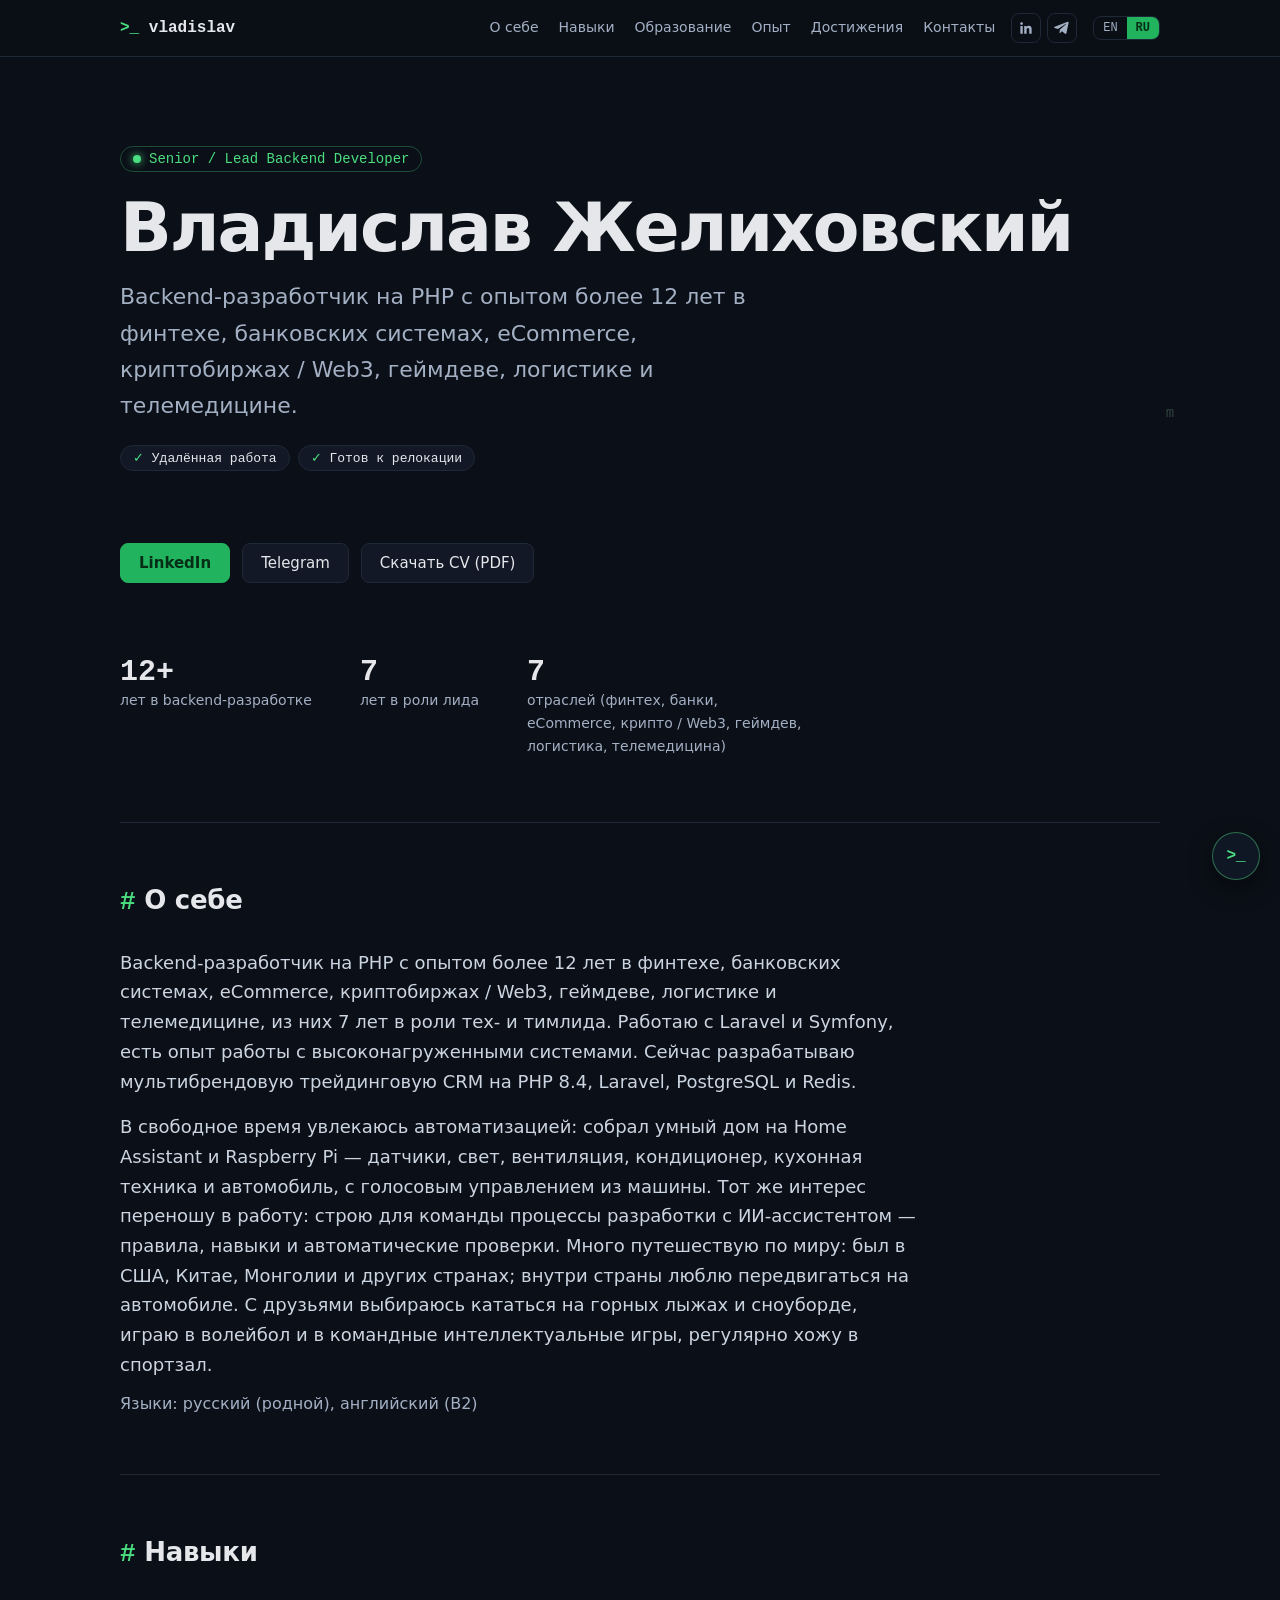
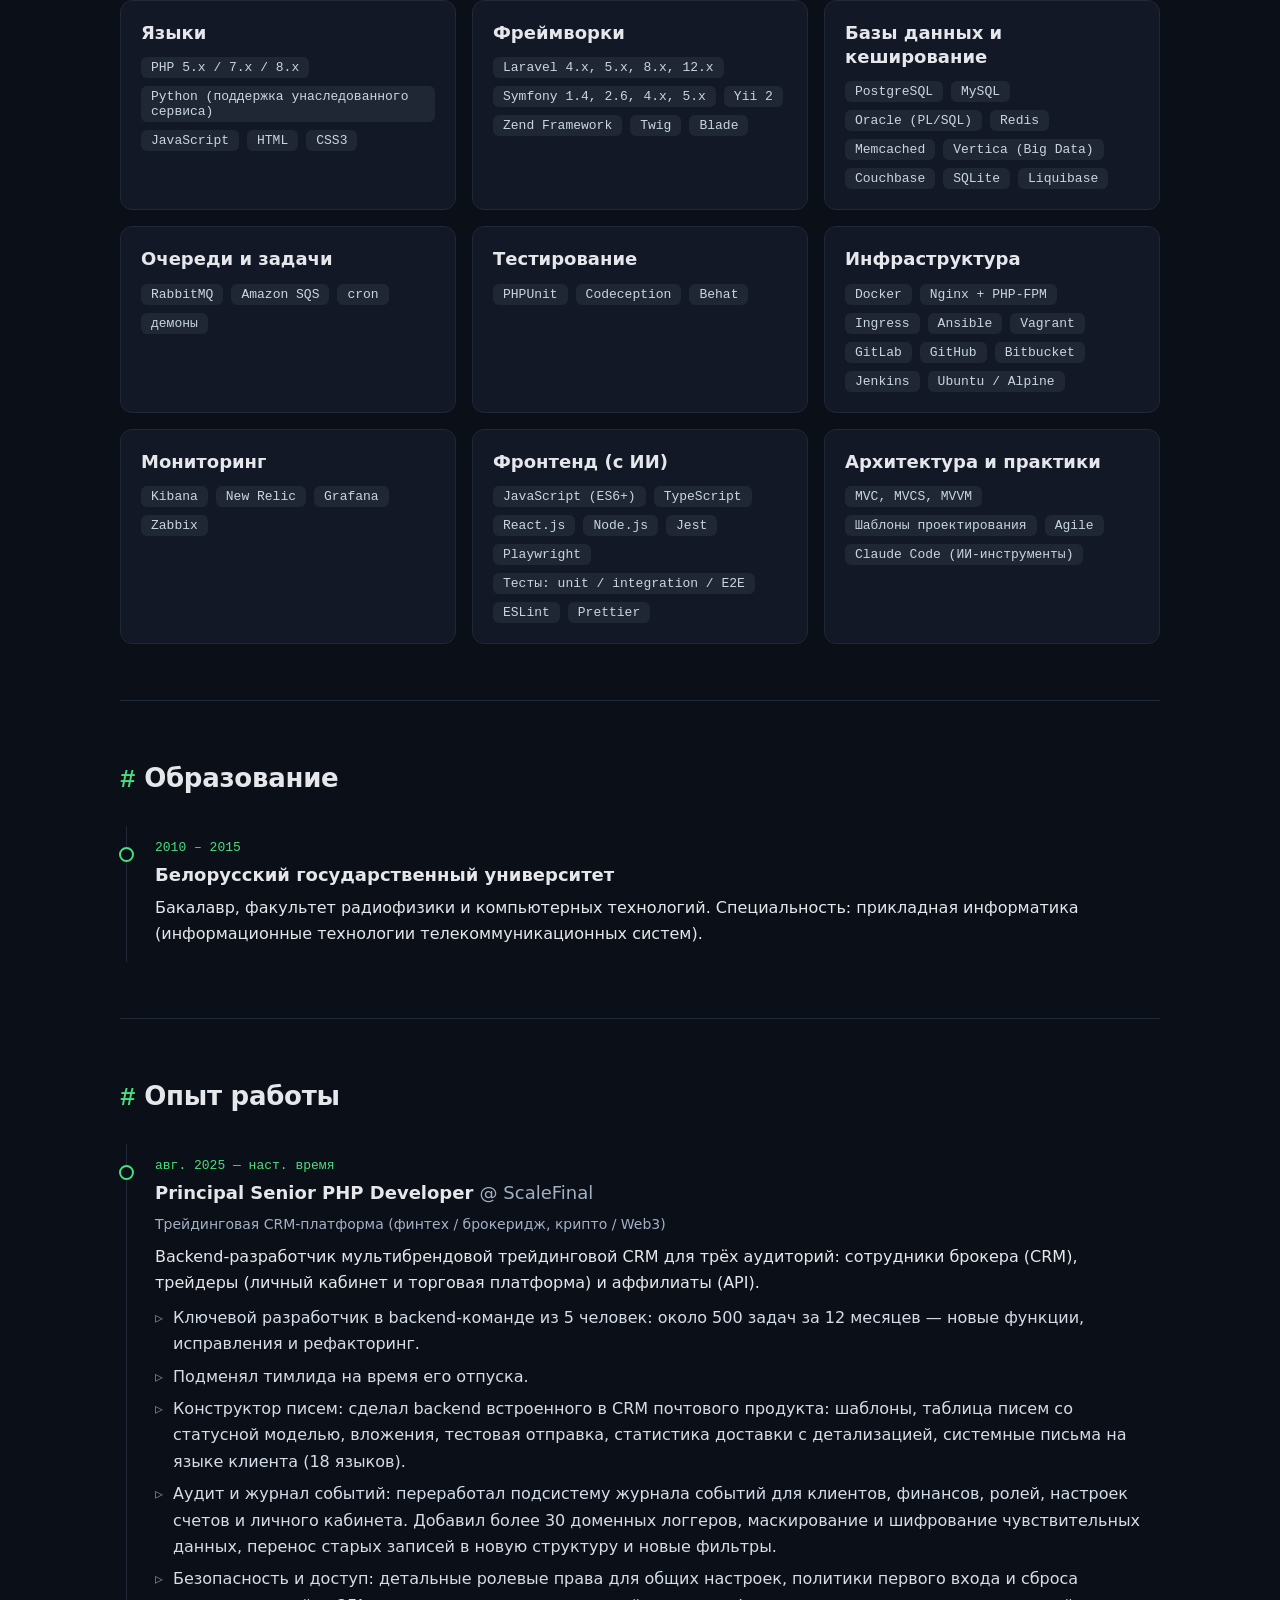
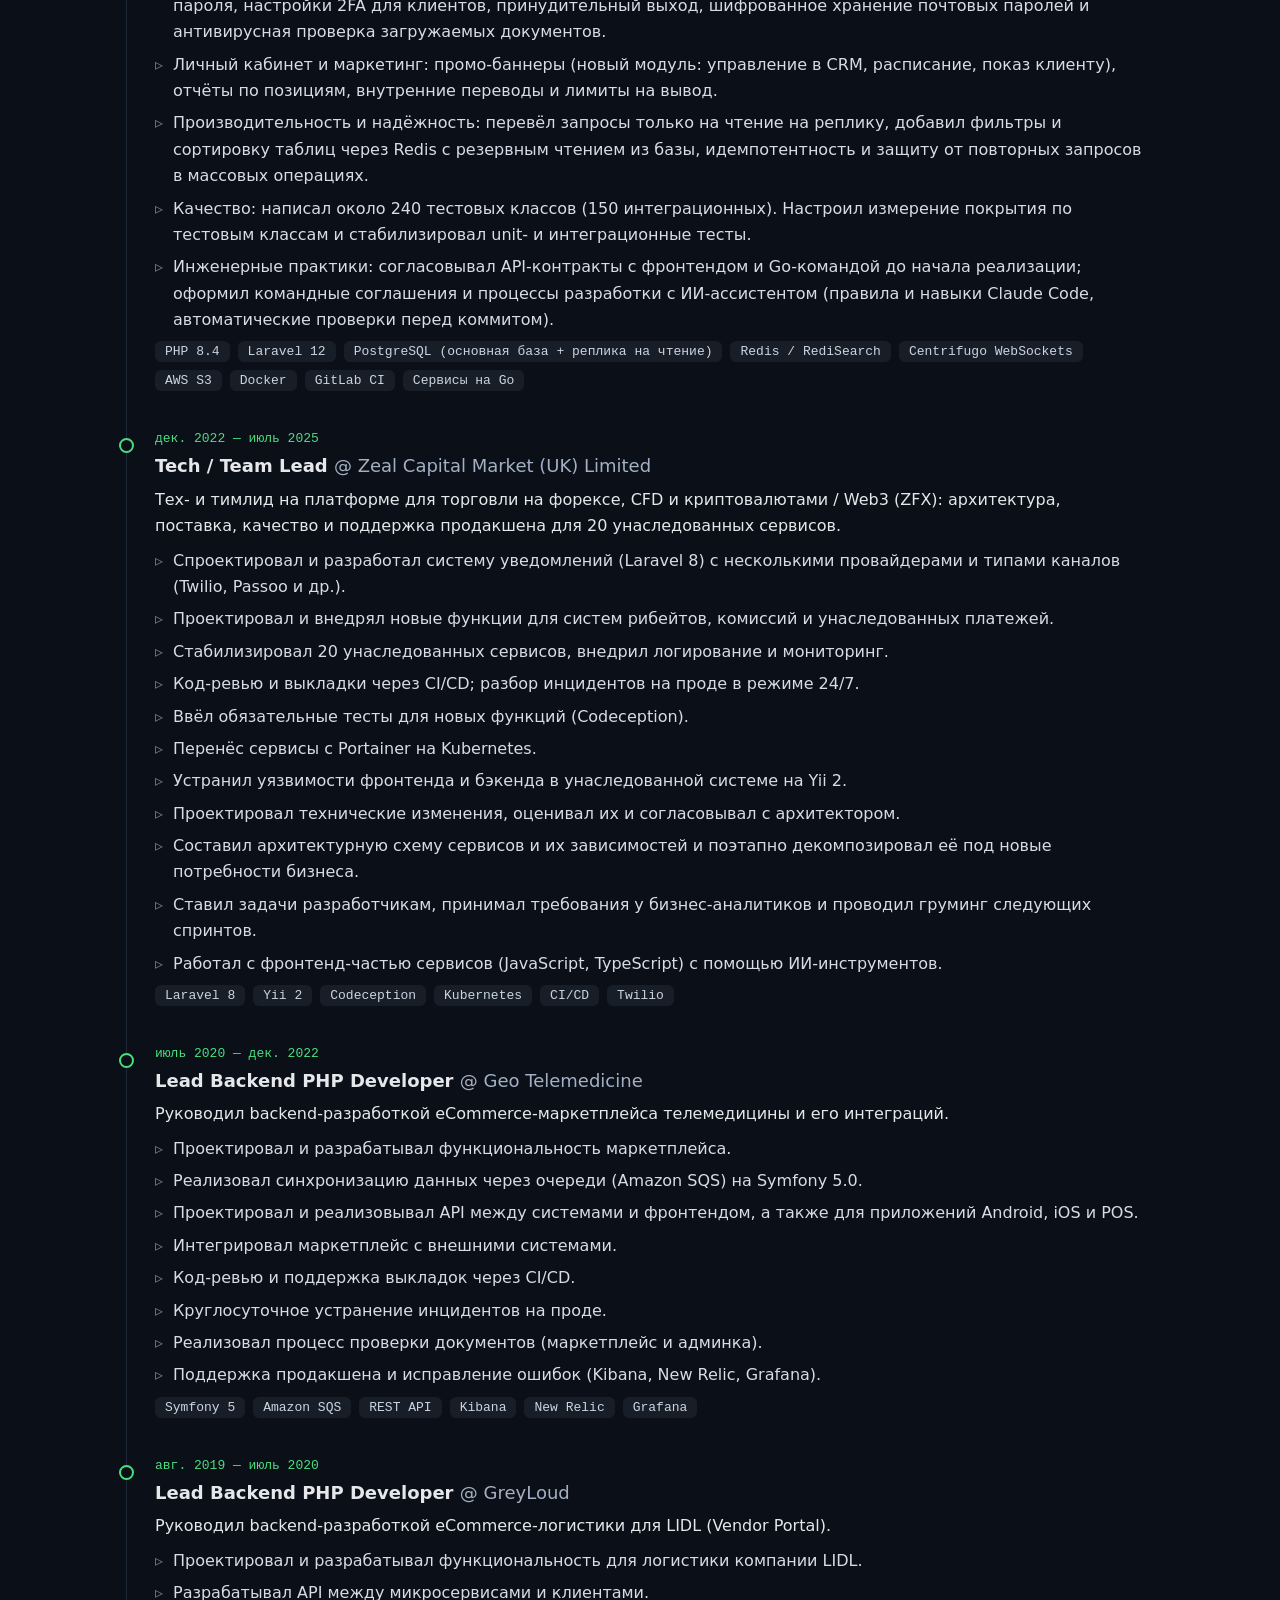
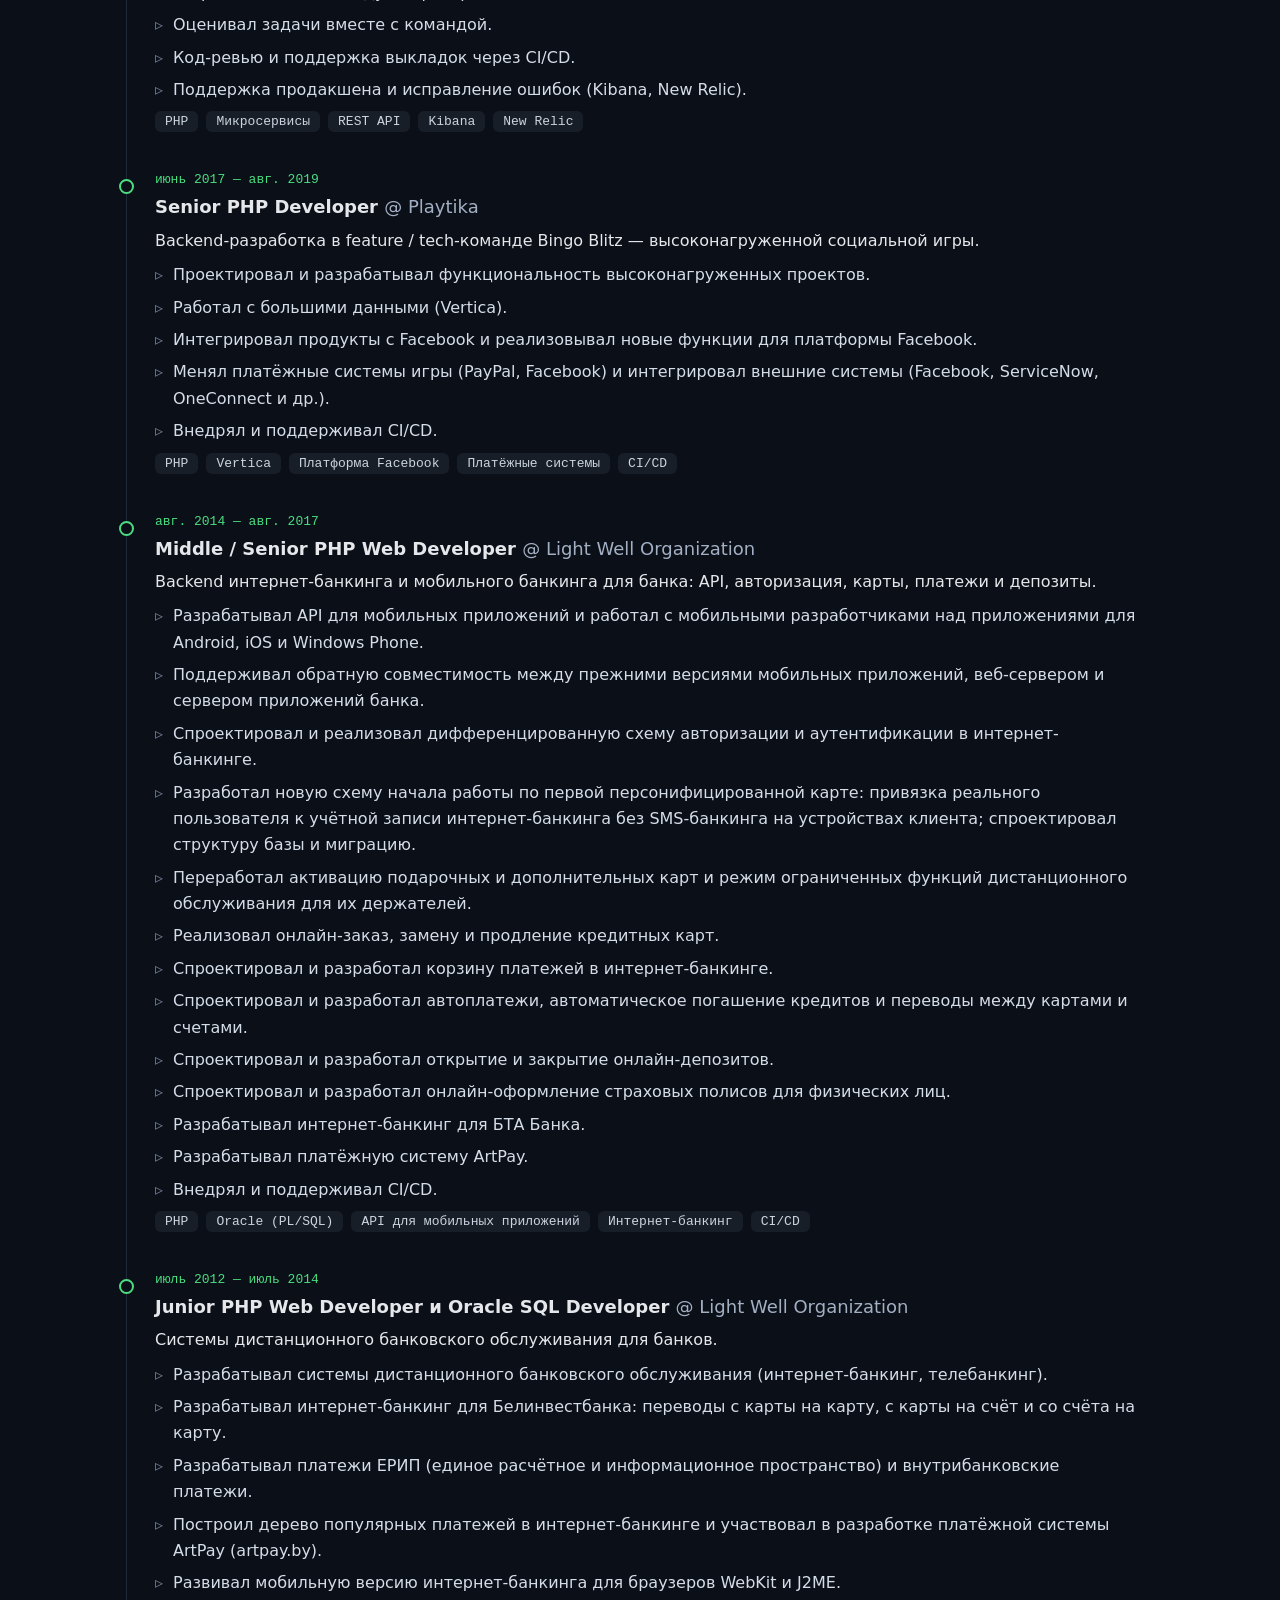
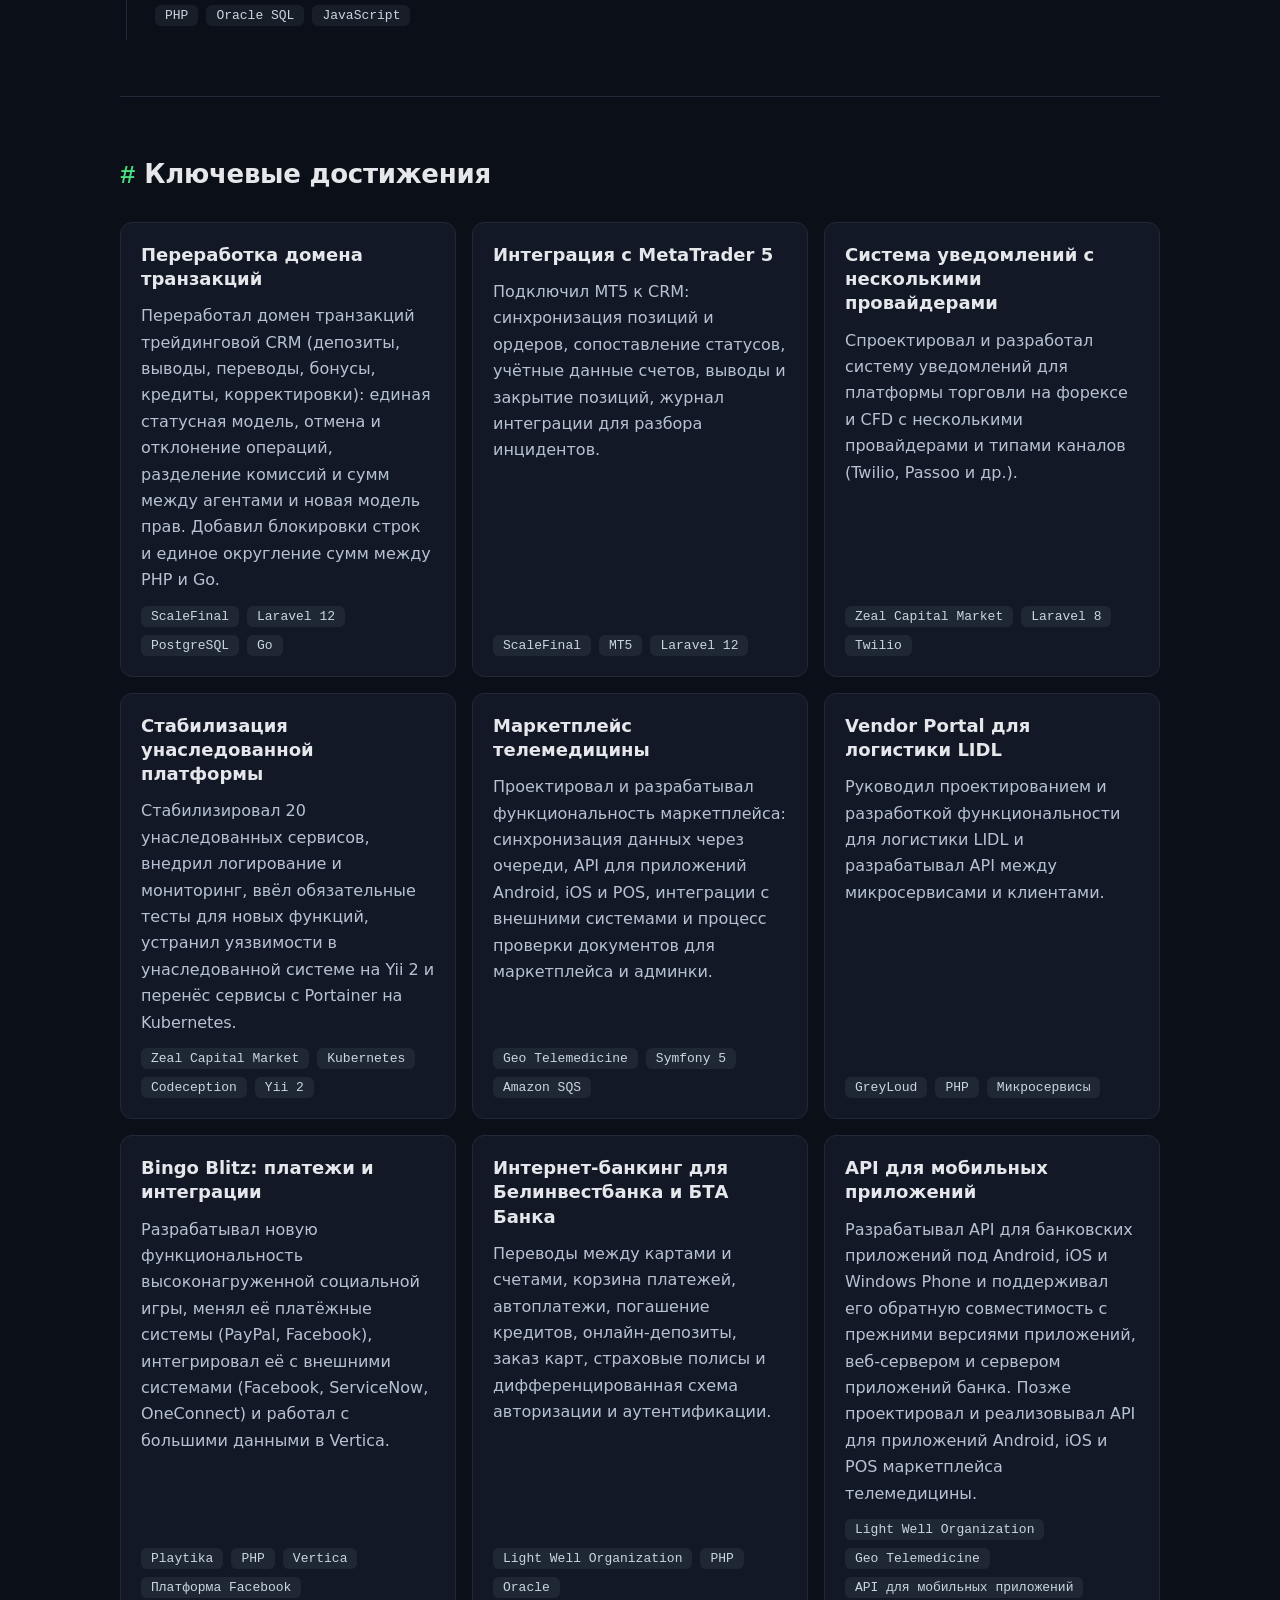
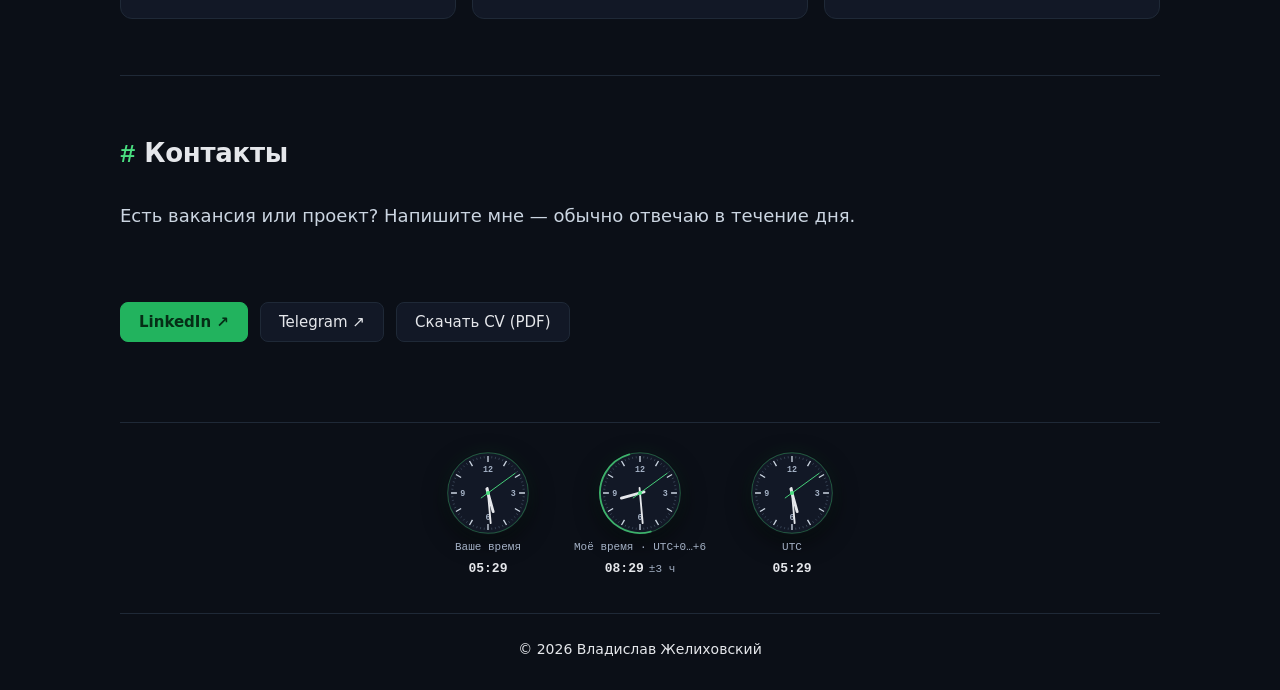
==== commit fed8c10d: "Update site" ====
--- a/ru/index.html
+++ b/ru/index.html
@@ -1 +1 @@
-<!doctype html><html lang="ru"><head><meta charset="UTF-8"><meta name="viewport" content="width=device-width,initial-scale=1"><meta name="description" content="Backend-разработчик на PHP с опытом более 12 лет в финтехе, банковских системах, eCommerce, криптобиржах / Web3, геймдеве, логистике и телемедицине."><meta property="og:type" content="website"><meta property="og:url" content="https://vlad-zhelihovsky.github.io/ru/"><meta property="og:title" content="Владислав Желиховский — Senior / Lead Backend Developer"><meta property="og:description" content="Backend-разработчик на PHP с опытом более 12 лет в финтехе, банковских системах, eCommerce, криптобиржах / Web3, геймдеве, логистике и телемедицине."><meta property="og:image" content="https://vlad-zhelihovsky.github.io/og.png"><meta property="og:image:width" content="1200"><meta property="og:image:height" content="630"><meta name="twitter:card" content="summary_large_image"><link rel="canonical" href="https://vlad-zhelihovsky.github.io/ru/"><script type="application/ld+json">{"@context":"https://schema.org","@type":"Person","name":"Владислав Желиховский","jobTitle":"Senior / Lead Backend Developer","description":"Backend-разработчик на PHP с опытом более 12 лет в финтехе, банковских системах, eCommerce, криптобиржах / Web3, геймдеве, логистике и телемедицине, из них 7 лет в роли тех- и тимлида. Работаю с Laravel и Symfony, есть опыт работы с высоконагруженными системами. Сейчас разрабатываю мультибрендовую трейдинговую CRM на PHP 8.4, Laravel, PostgreSQL и Redis.","url":"https://vlad-zhelihovsky.github.io/ru/","image":"https://vlad-zhelihovsky.github.io/og.png","sameAs":["https://www.linkedin.com/in/vladislav-zhelihovsky-81b3a1a6","https://t.me/powerduals"],"alumniOf":[{"@type":"CollegeOrUniversity","name":"Белорусский государственный университет"}],"knowsLanguage":["русский","английский"],"knowsAbout":["PHP 5.x / 7.x / 8.x","Python (поддержка унаследованного сервиса)","JavaScript","HTML","CSS3","Laravel 4.x, 5.x, 8.x, 12.x","Symfony 1.4, 2.6, 4.x, 5.x","Yii 2","Zend Framework","Twig","Blade","PostgreSQL","MySQL","Oracle (PL/SQL)","Redis","Memcached","Vertica (Big Data)","Couchbase","SQLite","Liquibase","RabbitMQ","Amazon SQS","cron","демоны","PHPUnit","Codeception","Behat","Docker","Nginx + PHP-FPM","Ingress","Ansible","Vagrant","GitLab","GitHub","Bitbucket","Jenkins","Ubuntu / Alpine","Kibana","New Relic","Grafana","Zabbix","JavaScript (ES6+)","TypeScript","React.js","Node.js","Jest","Playwright","Тесты: unit / integration / E2E","ESLint","Prettier","MVC, MVCS, MVVM","Шаблоны проектирования","Agile","Claude Code (ИИ-инструменты)"]}</script><link rel="icon" href="data:image/svg+xml,<svg xmlns='http://www.w3.org/2000/svg' viewBox='0 0 100 100'><rect width='100' height='100' rx='22' fill='%230b0f17'/><text x='50' y='68' font-size='54' text-anchor='middle' fill='%234ade80' font-family='monospace'>&gt;_</text></svg>"><title>Владислав Желиховский — Senior / Lead Backend Developer</title><script>!function(){var t=document.cookie.match(/(?:^|; )lang=(en|ru)/),a=/\/ru\/?$/.test(location.pathname);!t||"ru"!==t[1]||a?document.addEventListener("click",function(t){var a=t.target.closest&&t.target.closest("a[data-lang]");a&&(document.cookie="lang="+a.getAttribute("data-lang")+"; path=/; max-age=31536000; SameSite=Lax")}):location.replace("ru/"+location.hash)}()</script><link rel="stylesheet" crossorigin href="../assets/index-D0brifMg.css"><link rel="alternate" hreflang="en" href="https://vlad-zhelihovsky.github.io/"><link rel="alternate" hreflang="ru" href="https://vlad-zhelihovsky.github.io/ru/"><link rel="alternate" hreflang="x-default" href="https://vlad-zhelihovsky.github.io/"></head><body><div id="app"><header class="topbar"><div class="container topbar-inner"><a class="logo" href="#top"><span class="prompt">&gt;_</span> vladislav</a><nav><a href="#about">О себе</a><a href="#skills">Навыки</a><a href="#education">Образование</a><a href="#experience">Опыт</a><a href="#projects">Достижения</a><a href="#contact">Контакты</a></nav><div class="social"><a href="https://www.linkedin.com/in/vladislav-zhelihovsky-81b3a1a6" aria-label="LinkedIn" title="LinkedIn" target="_blank" rel="noopener"><svg viewBox="0 0 24 24" aria-hidden="true"><path d="M20.447 20.452h-3.554v-5.569c0-1.328-.027-3.037-1.852-3.037-1.853 0-2.136 1.445-2.136 2.939v5.667H9.351V9h3.414v1.561h.046c.477-.9 1.637-1.85 3.37-1.85 3.601 0 4.267 2.37 4.267 5.455v6.286zM5.337 7.433c-1.144 0-2.063-.926-2.063-2.065 0-1.138.92-2.063 2.063-2.063 1.14 0 2.064.925 2.064 2.063 0 1.139-.925 2.065-2.064 2.065zm1.782 13.019H3.555V9h3.564v11.452z"></path></svg></a><a href="https://t.me/powerduals" aria-label="Telegram" title="Telegram" target="_blank" rel="noopener"><svg viewBox="0 0 24 24" aria-hidden="true"><path d="M21.94 4.3 18.6 19.9c-.25 1.1-.9 1.37-1.82.85l-5.03-3.7-2.43 2.33c-.27.27-.5.5-1.01.5l.36-5.12 9.32-8.42c.4-.36-.09-.56-.63-.2L5.85 13.4.9 11.85c-1.08-.34-1.1-1.08.22-1.6L20.5 2.8c.9-.33 1.68.2 1.44 1.5Z"></path></svg></a></div><div class="lang" role="group" aria-label="Язык"><a href="../" data-lang="en" hreflang="en" class="">EN</a><a href="../ru/" data-lang="ru" hreflang="ru" class="active" aria-current="true">RU</a></div></div></header><main id="top" class="container"><section class="hero"><p class="eyebrow"><span class="dot"></span> Senior / Lead Backend Developer</p><h1>Владислав Желиховский</h1><p class="tagline">Backend-разработчик на PHP с опытом более 12 лет в финтехе, банковских системах, eCommerce, криптобиржах / Web3, геймдеве, логистике и телемедицине.</p><ul class="open-to" aria-label="Что ищу"><li>Удалённая работа</li><li>Готов к релокации</li></ul><div class="hero-actions"><a class="primary btn" href="https://www.linkedin.com/in/vladislav-zhelihovsky-81b3a1a6" target="_blank" rel="noopener">LinkedIn</a><a class="btn" href="https://t.me/powerduals" target="_blank" rel="noopener">Telegram</a><a class="btn" href="../Vladislav_Zhelihovsky_CV_RU.pdf" download>Скачать CV (PDF)</a></div><dl class="stats"><div><dt>12+</dt><dd>лет в backend-разработке</dd></div><div><dt>7</dt><dd>лет в роли лида</dd></div><div><dt>7</dt><dd>отраслей (финтех, банки, eCommerce, крипто / Web3, геймдев, логистика, телемедицина)</dd></div></dl></section><section id="about"><h2><span class="hash">#</span> О себе</h2><p class="lead">Backend-разработчик на PHP с опытом более 12 лет в финтехе, банковских системах, eCommerce, криптобиржах / Web3, геймдеве, логистике и телемедицине, из них 7 лет в роли тех- и тимлида. Работаю с Laravel и Symfony, есть опыт работы с высоконагруженными системами. Сейчас разрабатываю мультибрендовую трейдинговую CRM на PHP 8.4, Laravel, PostgreSQL и Redis.</p><p class="lead">В свободное время увлекаюсь автоматизацией: собрал умный дом на Home Assistant и Raspberry Pi — датчики, свет, вентиляция, кондиционер, кухонная техника и автомобиль, с голосовым управлением из машины. Тот же интерес переношу в работу: строю для команды процессы разработки с ИИ-ассистентом — правила, навыки и автоматические проверки. Много путешествую по миру: был в США, Китае, Монголии и других странах; внутри страны люблю передвигаться на автомобиле. С друзьями выбираюсь кататься на горных лыжах и сноуборде, играю в волейбол и в командные интеллектуальные игры, регулярно хожу в спортзал.</p><p class="muted">Языки: русский (родной), английский (B2)</p></section><section id="skills"><h2><span class="hash">#</span> Навыки</h2><div class="grid skills"><article class="card"><h3>Языки</h3><ul class="tags"><li>PHP 5.x / 7.x / 8.x</li><li>Python (поддержка унаследованного сервиса)</li><li>JavaScript</li><li>HTML</li><li>CSS3</li></ul></article><article class="card"><h3>Фреймворки</h3><ul class="tags"><li>Laravel 4.x, 5.x, 8.x, 12.x</li><li>Symfony 1.4, 2.6, 4.x, 5.x</li><li>Yii 2</li><li>Zend Framework</li><li>Twig</li><li>Blade</li></ul></article><article class="card"><h3>Базы данных и кеширование</h3><ul class="tags"><li>PostgreSQL</li><li>MySQL</li><li>Oracle (PL/SQL)</li><li>Redis</li><li>Memcached</li><li>Vertica (Big Data)</li><li>Couchbase</li><li>SQLite</li><li>Liquibase</li></ul></article><article class="card"><h3>Очереди и задачи</h3><ul class="tags"><li>RabbitMQ</li><li>Amazon SQS</li><li>cron</li><li>демоны</li></ul></article><article class="card"><h3>Тестирование</h3><ul class="tags"><li>PHPUnit</li><li>Codeception</li><li>Behat</li></ul></article><article class="card"><h3>Инфраструктура</h3><ul class="tags"><li>Docker</li><li>Nginx + PHP-FPM</li><li>Ingress</li><li>Ansible</li><li>Vagrant</li><li>GitLab</li><li>GitHub</li><li>Bitbucket</li><li>Jenkins</li><li>Ubuntu / Alpine</li></ul></article><article class="card"><h3>Мониторинг</h3><ul class="tags"><li>Kibana</li><li>New Relic</li><li>Grafana</li><li>Zabbix</li></ul></article><article class="card"><h3>Фронтенд (с ИИ)</h3><ul class="tags"><li>JavaScript (ES6+)</li><li>TypeScript</li><li>React.js</li><li>Node.js</li><li>Jest</li><li>Playwright</li><li>Тесты: unit / integration / E2E</li><li>ESLint</li><li>Prettier</li></ul></article><article class="card"><h3>Архитектура и практики</h3><ul class="tags"><li>MVC, MVCS, MVVM</li><li>Шаблоны проектирования</li><li>Agile</li><li>Claude Code (ИИ-инструменты)</li></ul></article></div></section><section id="education"><h2><span class="hash">#</span> Образование</h2><ol class="timeline"><li><p class="period">2010 – 2015</p><h3>Белорусский государственный университет</h3><p>Бакалавр, факультет радиофизики и компьютерных технологий. Специальность: прикладная информатика (информационные технологии телекоммуникационных систем).</p></li></ol></section><section id="experience"><h2><span class="hash">#</span> Опыт работы</h2><ol class="timeline"><li><p class="period">авг. 2025 — наст. время</p><h3>Principal Senior PHP Developer <span class="at">@ ScaleFinal</span></h3><p class="muted small">Трейдинговая CRM-платформа (финтех / брокеридж, крипто / Web3)</p><p>Backend-разработчик мультибрендовой трейдинговой CRM для трёх аудиторий: сотрудники брокера (CRM), трейдеры (личный кабинет и торговая платформа) и аффилиаты (API).</p><ul class="highlights"><li>Ключевой разработчик в backend-команде из 5 человек: около 500 задач за 12 месяцев — новые функции, исправления и рефакторинг.</li><li>Подменял тимлида на время его отпуска.</li><li>Конструктор писем: сделал backend встроенного в CRM почтового продукта: шаблоны, таблица писем со статусной моделью, вложения, тестовая отправка, статистика доставки с детализацией, системные письма на языке клиента (18 языков).</li><li>Аудит и журнал событий: переработал подсистему журнала событий для клиентов, финансов, ролей, настроек счетов и личного кабинета. Добавил более 30 доменных логгеров, маскирование и шифрование чувствительных данных, перенос старых записей в новую структуру и новые фильтры.</li><li>Безопасность и доступ: детальные ролевые права для общих настроек, политики первого входа и сброса пароля, настройки 2FA для клиентов, принудительный выход, шифрованное хранение почтовых паролей и антивирусная проверка загружаемых документов.</li><li>Личный кабинет и маркетинг: промо-баннеры (новый модуль: управление в CRM, расписание, показ клиенту), отчёты по позициям, внутренние переводы и лимиты на вывод.</li><li>Производительность и надёжность: перевёл запросы только на чтение на реплику, добавил фильтры и сортировку таблиц через Redis с резервным чтением из базы, идемпотентность и защиту от повторных запросов в массовых операциях.</li><li>Качество: написал около 240 тестовых классов (150 интеграционных). Настроил измерение покрытия по тестовым классам и стабилизировал unit- и интеграционные тесты.</li><li>Инженерные практики: согласовывал API-контракты с фронтендом и Go-командой до начала реализации; оформил командные соглашения и процессы разработки с ИИ-ассистентом (правила и навыки Claude Code, автоматические проверки перед коммитом).</li></ul><ul class="tags"><li>PHP 8.4</li><li>Laravel 12</li><li>PostgreSQL (основная база + реплика на чтение)</li><li>Redis / RediSearch</li><li>Centrifugo WebSockets</li><li>AWS S3</li><li>Docker</li><li>GitLab CI</li><li>Сервисы на Go</li></ul></li><li><p class="period">дек. 2022 — июль 2025</p><h3>Tech / Team Lead <span class="at">@ Zeal Capital Market (UK) Limited</span></h3><p>Тех- и тимлид на платформе для торговли на форексе, CFD и криптовалютами / Web3 (ZFX): архитектура, поставка, качество и поддержка продакшена для 20 унаследованных сервисов.</p><ul class="highlights"><li>Спроектировал и разработал систему уведомлений (Laravel 8) с несколькими провайдерами и типами каналов (Twilio, Passoo и др.).</li><li>Проектировал и внедрял новые функции для систем рибейтов, комиссий и унаследованных платежей.</li><li>Стабилизировал 20 унаследованных сервисов, внедрил логирование и мониторинг.</li><li>Код-ревью и выкладки через CI/CD; разбор инцидентов на проде в режиме 24/7.</li><li>Ввёл обязательные тесты для новых функций (Codeception).</li><li>Перенёс сервисы с Portainer на Kubernetes.</li><li>Устранил уязвимости фронтенда и бэкенда в унаследованной системе на Yii 2.</li><li>Проектировал технические изменения, оценивал их и согласовывал с архитектором.</li><li>Составил архитектурную схему сервисов и их зависимостей и поэтапно декомпозировал её под новые потребности бизнеса.</li><li>Ставил задачи разработчикам, принимал требования у бизнес-аналитиков и проводил груминг следующих спринтов.</li><li>Работал с фронтенд-частью сервисов (JavaScript, TypeScript) с помощью ИИ-инструментов.</li></ul><ul class="tags"><li>Laravel 8</li><li>Yii 2</li><li>Codeception</li><li>Kubernetes</li><li>CI/CD</li><li>Twilio</li></ul></li><li><p class="period">июль 2020 — дек. 2022</p><h3>Lead Backend PHP Developer <span class="at">@ Geo Telemedicine</span></h3><p>Руководил backend-разработкой eCommerce-маркетплейса телемедицины и его интеграций.</p><ul class="highlights"><li>Проектировал и разрабатывал функциональность маркетплейса.</li><li>Реализовал синхронизацию данных через очереди (Amazon SQS) на Symfony 5.0.</li><li>Проектировал и реализовывал API между системами и фронтендом, а также для приложений Android, iOS и POS.</li><li>Интегрировал маркетплейс с внешними системами.</li><li>Код-ревью и поддержка выкладок через CI/CD.</li><li>Круглосуточное устранение инцидентов на проде.</li><li>Реализовал процесс проверки документов (маркетплейс и админка).</li><li>Поддержка продакшена и исправление ошибок (Kibana, New Relic, Grafana).</li></ul><ul class="tags"><li>Symfony 5</li><li>Amazon SQS</li><li>REST API</li><li>Kibana</li><li>New Relic</li><li>Grafana</li></ul></li><li><p class="period">авг. 2019 — июль 2020</p><h3>Lead Backend PHP Developer <span class="at">@ GreyLoud</span></h3><p>Руководил backend-разработкой eCommerce-логистики для LIDL (Vendor Portal).</p><ul class="highlights"><li>Проектировал и разрабатывал функциональность для логистики компании LIDL.</li><li>Разрабатывал API между микросервисами и клиентами.</li><li>Оценивал задачи вместе с командой.</li><li>Код-ревью и поддержка выкладок через CI/CD.</li><li>Поддержка продакшена и исправление ошибок (Kibana, New Relic).</li></ul><ul class="tags"><li>PHP</li><li>Микросервисы</li><li>REST API</li><li>Kibana</li><li>New Relic</li></ul></li><li><p class="period">июнь 2017 — авг. 2019</p><h3>Senior PHP Developer <span class="at">@ Playtika</span></h3><p>Backend-разработка в feature / tech-команде Bingo Blitz — высоконагруженной социальной игры.</p><ul class="highlights"><li>Проектировал и разрабатывал функциональность высоконагруженных проектов.</li><li>Работал с большими данными (Vertica).</li><li>Интегрировал продукты с Facebook и реализовывал новые функции для платформы Facebook.</li><li>Менял платёжные системы игры (PayPal, Facebook) и интегрировал внешние системы (Facebook, ServiceNow, OneConnect и др.).</li><li>Внедрял и поддерживал CI/CD.</li></ul><ul class="tags"><li>PHP</li><li>Vertica</li><li>Платформа Facebook</li><li>Платёжные системы</li><li>CI/CD</li></ul></li><li><p class="period">авг. 2014 — авг. 2017</p><h3>Middle / Senior PHP Web Developer <span class="at">@ Light Well Organization</span></h3><p>Backend интернет-банкинга и мобильного банкинга для банка: API, авторизация, карты, платежи и депозиты.</p><ul class="highlights"><li>Разрабатывал API для мобильных приложений и работал с мобильными разработчиками над приложениями для Android, iOS и Windows Phone.</li><li>Поддерживал обратную совместимость между прежними версиями мобильных приложений, веб-сервером и сервером приложений банка.</li><li>Спроектировал и реализовал дифференцированную схему авторизации и аутентификации в интернет-банкинге.</li><li>Разработал новую схему начала работы по первой персонифицированной карте: привязка реального пользователя к учётной записи интернет-банкинга без SMS-банкинга на устройствах клиента; спроектировал структуру базы и миграцию.</li><li>Переработал активацию подарочных и дополнительных карт и режим ограниченных функций дистанционного обслуживания для их держателей.</li><li>Реализовал онлайн-заказ, замену и продление кредитных карт.</li><li>Спроектировал и разработал корзину платежей в интернет-банкинге.</li><li>Спроектировал и разработал автоплатежи, автоматическое погашение кредитов и переводы между картами и счетами.</li><li>Спроектировал и разработал открытие и закрытие онлайн-депозитов.</li><li>Спроектировал и разработал онлайн-оформление страховых полисов для физических лиц.</li><li>Разрабатывал интернет-банкинг для БТА Банка.</li><li>Разрабатывал платёжную систему ArtPay.</li><li>Внедрял и поддерживал CI/CD.</li></ul><ul class="tags"><li>PHP</li><li>Oracle (PL/SQL)</li><li>API для мобильных приложений</li><li>Интернет-банкинг</li><li>CI/CD</li></ul></li><li><p class="period">июль 2012 — июль 2014</p><h3>Junior PHP Web Developer и Oracle SQL Developer <span class="at">@ Light Well Organization</span></h3><p>Системы дистанционного банковского обслуживания для банков.</p><ul class="highlights"><li>Разрабатывал системы дистанционного банковского обслуживания (интернет-банкинг, телебанкинг).</li><li>Разрабатывал интернет-банкинг для Белинвестбанка: переводы с карты на карту, с карты на счёт и со счёта на карту.</li><li>Разрабатывал платежи ЕРИП (единое расчётное и информационное пространство) и внутрибанковские платежи.</li><li>Построил дерево популярных платежей в интернет-банкинге и участвовал в разработке платёжной системы ArtPay (artpay.by).</li><li>Развивал мобильную версию интернет-банкинга для браузеров WebKit и J2ME.</li></ul><ul class="tags"><li>PHP</li><li>Oracle SQL</li><li>JavaScript</li></ul></li></ol></section><section id="projects"><h2><span class="hash">#</span> Ключевые достижения</h2><div class="grid"><article class="card"><h3>Переработка домена транзакций</h3><p>Переработал домен транзакций трейдинговой CRM (депозиты, выводы, переводы, бонусы, кредиты, корректировки): единая статусная модель, отмена и отклонение операций, разделение комиссий и сумм между агентами и новая модель прав. Добавил блокировки строк и единое округление сумм между PHP и Go.</p><ul class="tags"><li>ScaleFinal</li><li>Laravel 12</li><li>PostgreSQL</li><li>Go</li></ul></article><article class="card"><h3>Интеграция с MetaTrader 5</h3><p>Подключил MT5 к CRM: синхронизация позиций и ордеров, сопоставление статусов, учётные данные счетов, выводы и закрытие позиций, журнал интеграции для разбора инцидентов.</p><ul class="tags"><li>ScaleFinal</li><li>MT5</li><li>Laravel 12</li></ul></article><article class="card"><h3>Система уведомлений с несколькими провайдерами</h3><p>Спроектировал и разработал систему уведомлений для платформы торговли на форексе и CFD с несколькими провайдерами и типами каналов (Twilio, Passoo и др.).</p><ul class="tags"><li>Zeal Capital Market</li><li>Laravel 8</li><li>Twilio</li></ul></article><article class="card"><h3>Стабилизация унаследованной платформы</h3><p>Стабилизировал 20 унаследованных сервисов, внедрил логирование и мониторинг, ввёл обязательные тесты для новых функций, устранил уязвимости в унаследованной системе на Yii 2 и перенёс сервисы с Portainer на Kubernetes.</p><ul class="tags"><li>Zeal Capital Market</li><li>Kubernetes</li><li>Codeception</li><li>Yii 2</li></ul></article><article class="card"><h3>Маркетплейс телемедицины</h3><p>Проектировал и разрабатывал функциональность маркетплейса: синхронизация данных через очереди, API для приложений Android, iOS и POS, интеграции с внешними системами и процесс проверки документов для маркетплейса и админки.</p><ul class="tags"><li>Geo Telemedicine</li><li>Symfony 5</li><li>Amazon SQS</li></ul></article><article class="card"><h3>Vendor Portal для логистики LIDL</h3><p>Руководил проектированием и разработкой функциональности для логистики LIDL и разрабатывал API между микросервисами и клиентами.</p><ul class="tags"><li>GreyLoud</li><li>PHP</li><li>Микросервисы</li></ul></article><article class="card"><h3>Bingo Blitz: платежи и интеграции</h3><p>Разрабатывал новую функциональность высоконагруженной социальной игры, менял её платёжные системы (PayPal, Facebook), интегрировал её с внешними системами (Facebook, ServiceNow, OneConnect) и работал с большими данными в Vertica.</p><ul class="tags"><li>Playtika</li><li>PHP</li><li>Vertica</li><li>Платформа Facebook</li></ul></article><article class="card"><h3>Интернет-банкинг для Белинвестбанка и БТА Банка</h3><p>Переводы между картами и счетами, корзина платежей, автоплатежи, погашение кредитов, онлайн-депозиты, заказ карт, страховые полисы и дифференцированная схема авторизации и аутентификации.</p><ul class="tags"><li>Light Well Organization</li><li>PHP</li><li>Oracle</li></ul></article><article class="card"><h3>API для мобильных приложений</h3><p>Разрабатывал API для банковских приложений под Android, iOS и Windows Phone и поддерживал его обратную совместимость с прежними версиями приложений, веб-сервером и сервером приложений банка. Позже проектировал и реализовывал API для приложений Android, iOS и POS маркетплейса телемедицины.</p><ul class="tags"><li>Light Well Organization</li><li>Geo Telemedicine</li><li>API для мобильных приложений</li></ul></article></div></section><section id="contact"><h2><span class="hash">#</span> Контакты</h2><p class="lead">Есть вакансия или проект? Напишите мне — обычно отвечаю в течение дня.</p><div class="hero-actions"><a class="primary btn" href="https://www.linkedin.com/in/vladislav-zhelihovsky-81b3a1a6" target="_blank" rel="noopener">LinkedIn ↗ </a><a class="btn" href="https://t.me/powerduals" target="_blank" rel="noopener">Telegram ↗ </a><a class="btn" href="../Vladislav_Zhelihovsky_CV_RU.pdf" download>Скачать CV (PDF)</a></div></section></main><footer class="container footer"><span>© <span data-year>2026</span> Владислав Желиховский</span></footer></div><script>document.querySelectorAll("[data-year]").forEach(function(e){e.textContent=(new Date).getFullYear()})</script><script defer="defer" src="../trail.js?v=12"></script><script defer="defer" src="../nav.js?v=3"></script><script defer="defer" src="../matrix.js?v=2"></script><script defer="defer" src="../touch.js?v=2"></script><script defer="defer" src="../clocks.js?v=2"></script><script defer="defer" src="../portal.js?v=3"></script><script defer="defer" src="../weather.js?v=3"></script><script defer="defer" src="../terminal.js?v=5"></script></body></html>+<!doctype html><html lang="ru"><head><meta charset="UTF-8"><meta name="viewport" content="width=device-width,initial-scale=1"><meta name="description" content="Backend-разработчик на PHP с опытом более 12 лет в финтехе, банковских системах, eCommerce, криптобиржах / Web3, геймдеве, логистике и телемедицине."><meta property="og:type" content="website"><meta property="og:url" content="https://vlad-zhelihovsky.github.io/ru/"><meta property="og:title" content="Владислав Желиховский — Senior / Lead Backend Developer"><meta property="og:description" content="Backend-разработчик на PHP с опытом более 12 лет в финтехе, банковских системах, eCommerce, криптобиржах / Web3, геймдеве, логистике и телемедицине."><meta property="og:image" content="https://vlad-zhelihovsky.github.io/og.png"><meta property="og:image:width" content="1200"><meta property="og:image:height" content="630"><meta name="twitter:card" content="summary_large_image"><link rel="canonical" href="https://vlad-zhelihovsky.github.io/ru/"><script type="application/ld+json">{"@context":"https://schema.org","@type":"Person","name":"Владислав Желиховский","jobTitle":"Senior / Lead Backend Developer","description":"Backend-разработчик на PHP с опытом более 12 лет в финтехе, банковских системах, eCommerce, криптобиржах / Web3, геймдеве, логистике и телемедицине, из них 7 лет в роли тех- и тимлида. Работаю с Laravel и Symfony, есть опыт работы с высоконагруженными системами. Сейчас разрабатываю мультибрендовую трейдинговую CRM на PHP 8.4, Laravel, PostgreSQL и Redis.","url":"https://vlad-zhelihovsky.github.io/ru/","image":"https://vlad-zhelihovsky.github.io/og.png","sameAs":["https://www.linkedin.com/in/vladislav-zhelihovsky-81b3a1a6","https://t.me/powerduals"],"alumniOf":[{"@type":"CollegeOrUniversity","name":"Белорусский государственный университет"}],"knowsLanguage":["русский","английский"],"knowsAbout":["PHP 5.x / 7.x / 8.x","Python (поддержка унаследованного сервиса)","JavaScript","HTML","CSS3","Laravel 4.x, 5.x, 8.x, 12.x","Symfony 1.4, 2.6, 4.x, 5.x","Yii 2","Zend Framework","Twig","Blade","PostgreSQL","MySQL","Oracle (PL/SQL)","Redis","Memcached","Vertica (Big Data)","Couchbase","SQLite","Liquibase","RabbitMQ","Amazon SQS","cron","демоны","PHPUnit","Codeception","Behat","Docker","Nginx + PHP-FPM","Ingress","Ansible","Vagrant","GitLab","GitHub","Bitbucket","Jenkins","Ubuntu / Alpine","Kibana","New Relic","Grafana","Zabbix","JavaScript (ES6+)","TypeScript","React.js","Node.js","Jest","Playwright","Тесты: unit / integration / E2E","ESLint","Prettier","MVC, MVCS, MVVM","Шаблоны проектирования","Agile","Claude Code (ИИ-инструменты)"]}</script><link rel="icon" href="data:image/svg+xml,<svg xmlns='http://www.w3.org/2000/svg' viewBox='0 0 100 100'><rect width='100' height='100' rx='22' fill='%230b0f17'/><text x='50' y='68' font-size='54' text-anchor='middle' fill='%234ade80' font-family='monospace'>&gt;_</text></svg>"><title>Владислав Желиховский — Senior / Lead Backend Developer</title><script>!function(){var t=document.cookie.match(/(?:^|; )lang=(en|ru)/),a=/\/ru\/?$/.test(location.pathname);!t||"ru"!==t[1]||a?document.addEventListener("click",function(t){var a=t.target.closest&&t.target.closest("a[data-lang]");a&&(document.cookie="lang="+a.getAttribute("data-lang")+"; path=/; max-age=31536000; SameSite=Lax")}):location.replace("ru/"+location.hash)}()</script><link rel="stylesheet" crossorigin href="../assets/index-CiFDfEcQ.css"><link rel="alternate" hreflang="en" href="https://vlad-zhelihovsky.github.io/"><link rel="alternate" hreflang="ru" href="https://vlad-zhelihovsky.github.io/ru/"><link rel="alternate" hreflang="x-default" href="https://vlad-zhelihovsky.github.io/"></head><body><div id="app"><header class="topbar"><div class="container topbar-inner"><a class="logo" href="#top"><span class="prompt">&gt;_</span> vladislav</a><nav><a href="#about">О себе</a><a href="#skills">Навыки</a><a href="#education">Образование</a><a href="#experience">Опыт</a><a href="#projects">Достижения</a><a href="#contact">Контакты</a></nav><div class="social"><a href="https://www.linkedin.com/in/vladislav-zhelihovsky-81b3a1a6" aria-label="LinkedIn" title="LinkedIn" target="_blank" rel="noopener"><svg viewBox="0 0 24 24" aria-hidden="true"><path d="M20.447 20.452h-3.554v-5.569c0-1.328-.027-3.037-1.852-3.037-1.853 0-2.136 1.445-2.136 2.939v5.667H9.351V9h3.414v1.561h.046c.477-.9 1.637-1.85 3.37-1.85 3.601 0 4.267 2.37 4.267 5.455v6.286zM5.337 7.433c-1.144 0-2.063-.926-2.063-2.065 0-1.138.92-2.063 2.063-2.063 1.14 0 2.064.925 2.064 2.063 0 1.139-.925 2.065-2.064 2.065zm1.782 13.019H3.555V9h3.564v11.452z"></path></svg></a><a href="https://t.me/powerduals" aria-label="Telegram" title="Telegram" target="_blank" rel="noopener"><svg viewBox="0 0 24 24" aria-hidden="true"><path d="M21.94 4.3 18.6 19.9c-.25 1.1-.9 1.37-1.82.85l-5.03-3.7-2.43 2.33c-.27.27-.5.5-1.01.5l.36-5.12 9.32-8.42c.4-.36-.09-.56-.63-.2L5.85 13.4.9 11.85c-1.08-.34-1.1-1.08.22-1.6L20.5 2.8c.9-.33 1.68.2 1.44 1.5Z"></path></svg></a></div><div class="lang" role="group" aria-label="Язык"><a href="../" data-lang="en" hreflang="en" class="">EN</a><a href="../ru/" data-lang="ru" hreflang="ru" class="active" aria-current="true">RU</a></div></div></header><main id="top" class="container"><section class="hero"><p class="eyebrow"><span class="dot"></span> Senior / Lead Backend Developer</p><h1>Владислав Желиховский</h1><p class="tagline">Backend-разработчик на PHP с опытом более 12 лет в финтехе, банковских системах, eCommerce, криптобиржах / Web3, геймдеве, логистике и телемедицине.</p><ul class="open-to" aria-label="Что ищу"><li>Удалённая работа</li><li>Готов к релокации</li></ul><div class="hero-actions"><a class="primary btn" href="https://www.linkedin.com/in/vladislav-zhelihovsky-81b3a1a6" target="_blank" rel="noopener">LinkedIn</a><a class="btn" href="https://t.me/powerduals" target="_blank" rel="noopener">Telegram</a><a class="btn" href="../Vladislav_Zhelihovsky_CV_RU.pdf" download>Скачать CV (PDF)</a></div><dl class="stats"><div><dt>12+</dt><dd>лет в backend-разработке</dd></div><div><dt>7</dt><dd>лет в роли лида</dd></div><div><dt>7</dt><dd>отраслей (финтех, банки, eCommerce, крипто / Web3, геймдев, логистика, телемедицина)</dd></div></dl></section><section id="about"><h2><span class="hash">#</span> О себе</h2><p class="lead">Backend-разработчик на PHP с опытом более 12 лет в финтехе, банковских системах, eCommerce, криптобиржах / Web3, геймдеве, логистике и телемедицине, из них 7 лет в роли тех- и тимлида. Работаю с Laravel и Symfony, есть опыт работы с высоконагруженными системами. Сейчас разрабатываю мультибрендовую трейдинговую CRM на PHP 8.4, Laravel, PostgreSQL и Redis.</p><p class="lead">В свободное время увлекаюсь автоматизацией: собрал умный дом на Home Assistant и Raspberry Pi — датчики, свет, вентиляция, кондиционер, кухонная техника и автомобиль, с голосовым управлением из машины. Тот же интерес переношу в работу: строю для команды процессы разработки с ИИ-ассистентом — правила, навыки и автоматические проверки. Много путешествую по миру: был в США, Китае, Монголии и других странах; внутри страны люблю передвигаться на автомобиле. С друзьями выбираюсь кататься на горных лыжах и сноуборде, играю в волейбол и в командные интеллектуальные игры, регулярно хожу в спортзал.</p><p class="muted">Языки: русский (родной), английский (B2)</p></section><section id="skills"><h2><span class="hash">#</span> Навыки</h2><div class="grid skills"><article class="card"><h3>Языки</h3><ul class="tags"><li>PHP 5.x / 7.x / 8.x</li><li>Python (поддержка унаследованного сервиса)</li><li>JavaScript</li><li>HTML</li><li>CSS3</li></ul></article><article class="card"><h3>Фреймворки</h3><ul class="tags"><li>Laravel 4.x, 5.x, 8.x, 12.x</li><li>Symfony 1.4, 2.6, 4.x, 5.x</li><li>Yii 2</li><li>Zend Framework</li><li>Twig</li><li>Blade</li></ul></article><article class="card"><h3>Базы данных и кеширование</h3><ul class="tags"><li>PostgreSQL</li><li>MySQL</li><li>Oracle (PL/SQL)</li><li>Redis</li><li>Memcached</li><li>Vertica (Big Data)</li><li>Couchbase</li><li>SQLite</li><li>Liquibase</li></ul></article><article class="card"><h3>Очереди и задачи</h3><ul class="tags"><li>RabbitMQ</li><li>Amazon SQS</li><li>cron</li><li>демоны</li></ul></article><article class="card"><h3>Тестирование</h3><ul class="tags"><li>PHPUnit</li><li>Codeception</li><li>Behat</li></ul></article><article class="card"><h3>Инфраструктура</h3><ul class="tags"><li>Docker</li><li>Nginx + PHP-FPM</li><li>Ingress</li><li>Ansible</li><li>Vagrant</li><li>GitLab</li><li>GitHub</li><li>Bitbucket</li><li>Jenkins</li><li>Ubuntu / Alpine</li></ul></article><article class="card"><h3>Мониторинг</h3><ul class="tags"><li>Kibana</li><li>New Relic</li><li>Grafana</li><li>Zabbix</li></ul></article><article class="card"><h3>Фронтенд (с ИИ)</h3><ul class="tags"><li>JavaScript (ES6+)</li><li>TypeScript</li><li>React.js</li><li>Node.js</li><li>Jest</li><li>Playwright</li><li>Тесты: unit / integration / E2E</li><li>ESLint</li><li>Prettier</li></ul></article><article class="card"><h3>Архитектура и практики</h3><ul class="tags"><li>MVC, MVCS, MVVM</li><li>Шаблоны проектирования</li><li>Agile</li><li>Claude Code (ИИ-инструменты)</li></ul></article></div></section><section id="education"><h2><span class="hash">#</span> Образование</h2><ol class="timeline"><li><p class="period">2010 – 2015</p><h3>Белорусский государственный университет</h3><p>Бакалавр, факультет радиофизики и компьютерных технологий. Специальность: прикладная информатика (информационные технологии телекоммуникационных систем).</p></li></ol></section><section id="experience"><h2><span class="hash">#</span> Опыт работы</h2><ol class="timeline"><li><p class="period">авг. 2025 — наст. время</p><h3>Principal Senior PHP Developer <span class="at">@ ScaleFinal</span></h3><p class="muted small">Трейдинговая CRM-платформа (финтех / брокеридж, крипто / Web3)</p><p>Backend-разработчик мультибрендовой трейдинговой CRM для трёх аудиторий: сотрудники брокера (CRM), трейдеры (личный кабинет и торговая платформа) и аффилиаты (API).</p><ul class="highlights"><li>Ключевой разработчик в backend-команде из 5 человек: около 500 задач за 12 месяцев — новые функции, исправления и рефакторинг.</li><li>Подменял тимлида на время его отпуска.</li><li>Конструктор писем: сделал backend встроенного в CRM почтового продукта: шаблоны, таблица писем со статусной моделью, вложения, тестовая отправка, статистика доставки с детализацией, системные письма на языке клиента (18 языков).</li><li>Аудит и журнал событий: переработал подсистему журнала событий для клиентов, финансов, ролей, настроек счетов и личного кабинета. Добавил более 30 доменных логгеров, маскирование и шифрование чувствительных данных, перенос старых записей в новую структуру и новые фильтры.</li><li>Безопасность и доступ: детальные ролевые права для общих настроек, политики первого входа и сброса пароля, настройки 2FA для клиентов, принудительный выход, шифрованное хранение почтовых паролей и антивирусная проверка загружаемых документов.</li><li>Личный кабинет и маркетинг: промо-баннеры (новый модуль: управление в CRM, расписание, показ клиенту), отчёты по позициям, внутренние переводы и лимиты на вывод.</li><li>Производительность и надёжность: перевёл запросы только на чтение на реплику, добавил фильтры и сортировку таблиц через Redis с резервным чтением из базы, идемпотентность и защиту от повторных запросов в массовых операциях.</li><li>Качество: написал около 240 тестовых классов (150 интеграционных). Настроил измерение покрытия по тестовым классам и стабилизировал unit- и интеграционные тесты.</li><li>Инженерные практики: согласовывал API-контракты с фронтендом и Go-командой до начала реализации; оформил командные соглашения и процессы разработки с ИИ-ассистентом (правила и навыки Claude Code, автоматические проверки перед коммитом).</li></ul><ul class="tags"><li>PHP 8.4</li><li>Laravel 12</li><li>PostgreSQL (основная база + реплика на чтение)</li><li>Redis / RediSearch</li><li>Centrifugo WebSockets</li><li>AWS S3</li><li>Docker</li><li>GitLab CI</li><li>Сервисы на Go</li></ul></li><li><p class="period">дек. 2022 — июль 2025</p><h3>Tech / Team Lead <span class="at">@ Zeal Capital Market (UK) Limited</span></h3><p>Тех- и тимлид на платформе для торговли на форексе, CFD и криптовалютами / Web3 (ZFX): архитектура, поставка, качество и поддержка продакшена для 20 унаследованных сервисов.</p><ul class="highlights"><li>Спроектировал и разработал систему уведомлений (Laravel 8) с несколькими провайдерами и типами каналов (Twilio, Passoo и др.).</li><li>Проектировал и внедрял новые функции для систем рибейтов, комиссий и унаследованных платежей.</li><li>Стабилизировал 20 унаследованных сервисов, внедрил логирование и мониторинг.</li><li>Код-ревью и выкладки через CI/CD; разбор инцидентов на проде в режиме 24/7.</li><li>Ввёл обязательные тесты для новых функций (Codeception).</li><li>Перенёс сервисы с Portainer на Kubernetes.</li><li>Устранил уязвимости фронтенда и бэкенда в унаследованной системе на Yii 2.</li><li>Проектировал технические изменения, оценивал их и согласовывал с архитектором.</li><li>Составил архитектурную схему сервисов и их зависимостей и поэтапно декомпозировал её под новые потребности бизнеса.</li><li>Ставил задачи разработчикам, принимал требования у бизнес-аналитиков и проводил груминг следующих спринтов.</li><li>Работал с фронтенд-частью сервисов (JavaScript, TypeScript) с помощью ИИ-инструментов.</li></ul><ul class="tags"><li>Laravel 8</li><li>Yii 2</li><li>Codeception</li><li>Kubernetes</li><li>CI/CD</li><li>Twilio</li></ul></li><li><p class="period">июль 2020 — дек. 2022</p><h3>Lead Backend PHP Developer <span class="at">@ Geo Telemedicine</span></h3><p>Руководил backend-разработкой eCommerce-маркетплейса телемедицины и его интеграций.</p><ul class="highlights"><li>Проектировал и разрабатывал функциональность маркетплейса.</li><li>Реализовал синхронизацию данных через очереди (Amazon SQS) на Symfony 5.0.</li><li>Проектировал и реализовывал API между системами и фронтендом, а также для приложений Android, iOS и POS.</li><li>Интегрировал маркетплейс с внешними системами.</li><li>Код-ревью и поддержка выкладок через CI/CD.</li><li>Круглосуточное устранение инцидентов на проде.</li><li>Реализовал процесс проверки документов (маркетплейс и админка).</li><li>Поддержка продакшена и исправление ошибок (Kibana, New Relic, Grafana).</li></ul><ul class="tags"><li>Symfony 5</li><li>Amazon SQS</li><li>REST API</li><li>Kibana</li><li>New Relic</li><li>Grafana</li></ul></li><li><p class="period">авг. 2019 — июль 2020</p><h3>Lead Backend PHP Developer <span class="at">@ GreyLoud</span></h3><p>Руководил backend-разработкой eCommerce-логистики для LIDL (Vendor Portal).</p><ul class="highlights"><li>Проектировал и разрабатывал функциональность для логистики компании LIDL.</li><li>Разрабатывал API между микросервисами и клиентами.</li><li>Оценивал задачи вместе с командой.</li><li>Код-ревью и поддержка выкладок через CI/CD.</li><li>Поддержка продакшена и исправление ошибок (Kibana, New Relic).</li></ul><ul class="tags"><li>PHP</li><li>Микросервисы</li><li>REST API</li><li>Kibana</li><li>New Relic</li></ul></li><li><p class="period">июнь 2017 — авг. 2019</p><h3>Senior PHP Developer <span class="at">@ Playtika</span></h3><p>Backend-разработка в feature / tech-команде Bingo Blitz — высоконагруженной социальной игры.</p><ul class="highlights"><li>Проектировал и разрабатывал функциональность высоконагруженных проектов.</li><li>Работал с большими данными (Vertica).</li><li>Интегрировал продукты с Facebook и реализовывал новые функции для платформы Facebook.</li><li>Менял платёжные системы игры (PayPal, Facebook) и интегрировал внешние системы (Facebook, ServiceNow, OneConnect и др.).</li><li>Внедрял и поддерживал CI/CD.</li></ul><ul class="tags"><li>PHP</li><li>Vertica</li><li>Платформа Facebook</li><li>Платёжные системы</li><li>CI/CD</li></ul></li><li><p class="period">авг. 2014 — авг. 2017</p><h3>Middle / Senior PHP Web Developer <span class="at">@ Light Well Organization</span></h3><p>Backend интернет-банкинга и мобильного банкинга для банка: API, авторизация, карты, платежи и депозиты.</p><ul class="highlights"><li>Разрабатывал API для мобильных приложений и работал с мобильными разработчиками над приложениями для Android, iOS и Windows Phone.</li><li>Поддерживал обратную совместимость между прежними версиями мобильных приложений, веб-сервером и сервером приложений банка.</li><li>Спроектировал и реализовал дифференцированную схему авторизации и аутентификации в интернет-банкинге.</li><li>Разработал новую схему начала работы по первой персонифицированной карте: привязка реального пользователя к учётной записи интернет-банкинга без SMS-банкинга на устройствах клиента; спроектировал структуру базы и миграцию.</li><li>Переработал активацию подарочных и дополнительных карт и режим ограниченных функций дистанционного обслуживания для их держателей.</li><li>Реализовал онлайн-заказ, замену и продление кредитных карт.</li><li>Спроектировал и разработал корзину платежей в интернет-банкинге.</li><li>Спроектировал и разработал автоплатежи, автоматическое погашение кредитов и переводы между картами и счетами.</li><li>Спроектировал и разработал открытие и закрытие онлайн-депозитов.</li><li>Спроектировал и разработал онлайн-оформление страховых полисов для физических лиц.</li><li>Разрабатывал интернет-банкинг для БТА Банка.</li><li>Разрабатывал платёжную систему ArtPay.</li><li>Внедрял и поддерживал CI/CD.</li></ul><ul class="tags"><li>PHP</li><li>Oracle (PL/SQL)</li><li>API для мобильных приложений</li><li>Интернет-банкинг</li><li>CI/CD</li></ul></li><li><p class="period">июль 2012 — июль 2014</p><h3>Junior PHP Web Developer и Oracle SQL Developer <span class="at">@ Light Well Organization</span></h3><p>Системы дистанционного банковского обслуживания для банков.</p><ul class="highlights"><li>Разрабатывал системы дистанционного банковского обслуживания (интернет-банкинг, телебанкинг).</li><li>Разрабатывал интернет-банкинг для Белинвестбанка: переводы с карты на карту, с карты на счёт и со счёта на карту.</li><li>Разрабатывал платежи ЕРИП (единое расчётное и информационное пространство) и внутрибанковские платежи.</li><li>Построил дерево популярных платежей в интернет-банкинге и участвовал в разработке платёжной системы ArtPay (artpay.by).</li><li>Развивал мобильную версию интернет-банкинга для браузеров WebKit и J2ME.</li></ul><ul class="tags"><li>PHP</li><li>Oracle SQL</li><li>JavaScript</li></ul></li></ol></section><section id="projects"><h2><span class="hash">#</span> Ключевые достижения</h2><div class="grid"><article class="card"><h3>Переработка домена транзакций</h3><p>Переработал домен транзакций трейдинговой CRM (депозиты, выводы, переводы, бонусы, кредиты, корректировки): единая статусная модель, отмена и отклонение операций, разделение комиссий и сумм между агентами и новая модель прав. Добавил блокировки строк и единое округление сумм между PHP и Go.</p><ul class="tags"><li>ScaleFinal</li><li>Laravel 12</li><li>PostgreSQL</li><li>Go</li></ul></article><article class="card"><h3>Интеграция с MetaTrader 5</h3><p>Подключил MT5 к CRM: синхронизация позиций и ордеров, сопоставление статусов, учётные данные счетов, выводы и закрытие позиций, журнал интеграции для разбора инцидентов.</p><ul class="tags"><li>ScaleFinal</li><li>MT5</li><li>Laravel 12</li></ul></article><article class="card"><h3>Система уведомлений с несколькими провайдерами</h3><p>Спроектировал и разработал систему уведомлений для платформы торговли на форексе и CFD с несколькими провайдерами и типами каналов (Twilio, Passoo и др.).</p><ul class="tags"><li>Zeal Capital Market</li><li>Laravel 8</li><li>Twilio</li></ul></article><article class="card"><h3>Стабилизация унаследованной платформы</h3><p>Стабилизировал 20 унаследованных сервисов, внедрил логирование и мониторинг, ввёл обязательные тесты для новых функций, устранил уязвимости в унаследованной системе на Yii 2 и перенёс сервисы с Portainer на Kubernetes.</p><ul class="tags"><li>Zeal Capital Market</li><li>Kubernetes</li><li>Codeception</li><li>Yii 2</li></ul></article><article class="card"><h3>Маркетплейс телемедицины</h3><p>Проектировал и разрабатывал функциональность маркетплейса: синхронизация данных через очереди, API для приложений Android, iOS и POS, интеграции с внешними системами и процесс проверки документов для маркетплейса и админки.</p><ul class="tags"><li>Geo Telemedicine</li><li>Symfony 5</li><li>Amazon SQS</li></ul></article><article class="card"><h3>Vendor Portal для логистики LIDL</h3><p>Руководил проектированием и разработкой функциональности для логистики LIDL и разрабатывал API между микросервисами и клиентами.</p><ul class="tags"><li>GreyLoud</li><li>PHP</li><li>Микросервисы</li></ul></article><article class="card"><h3>Bingo Blitz: платежи и интеграции</h3><p>Разрабатывал новую функциональность высоконагруженной социальной игры, менял её платёжные системы (PayPal, Facebook), интегрировал её с внешними системами (Facebook, ServiceNow, OneConnect) и работал с большими данными в Vertica.</p><ul class="tags"><li>Playtika</li><li>PHP</li><li>Vertica</li><li>Платформа Facebook</li></ul></article><article class="card"><h3>Интернет-банкинг для Белинвестбанка и БТА Банка</h3><p>Переводы между картами и счетами, корзина платежей, автоплатежи, погашение кредитов, онлайн-депозиты, заказ карт, страховые полисы и дифференцированная схема авторизации и аутентификации.</p><ul class="tags"><li>Light Well Organization</li><li>PHP</li><li>Oracle</li></ul></article><article class="card"><h3>API для мобильных приложений</h3><p>Разрабатывал API для банковских приложений под Android, iOS и Windows Phone и поддерживал его обратную совместимость с прежними версиями приложений, веб-сервером и сервером приложений банка. Позже проектировал и реализовывал API для приложений Android, iOS и POS маркетплейса телемедицины.</p><ul class="tags"><li>Light Well Organization</li><li>Geo Telemedicine</li><li>API для мобильных приложений</li></ul></article></div></section><section id="contact"><h2><span class="hash">#</span> Контакты</h2><p class="lead">Есть вакансия или проект? Напишите мне — обычно отвечаю в течение дня.</p><div class="hero-actions"><a class="primary btn" href="https://www.linkedin.com/in/vladislav-zhelihovsky-81b3a1a6" target="_blank" rel="noopener">LinkedIn ↗ </a><a class="btn" href="https://t.me/powerduals" target="_blank" rel="noopener">Telegram ↗ </a><a class="btn" href="../Vladislav_Zhelihovsky_CV_RU.pdf" download>Скачать CV (PDF)</a></div></section></main><footer class="container footer"><span>© <span data-year>2026</span> Владислав Желиховский</span></footer></div><script>document.querySelectorAll("[data-year]").forEach(function(e){e.textContent=(new Date).getFullYear()})</script><script defer="defer" src="../trail.js?v=12"></script><script defer="defer" src="../nav.js?v=3"></script><script defer="defer" src="../matrix.js?v=2"></script><script defer="defer" src="../touch.js?v=2"></script><script defer="defer" src="../clocks.js?v=3"></script><script defer="defer" src="../portal.js?v=3"></script><script defer="defer" src="../weather.js?v=3"></script><script defer="defer" src="../terminal.js?v=5"></script></body></html>
--- a/assets/index-CiFDfEcQ.css
+++ b/assets/index-CiFDfEcQ.css
@@ -0,0 +1 @@
+:root{--bg:#0b0f17;--surface:#121826;--border:#1f2937;--text:#e5e7eb;--muted:#94a3b8;--accent:#4ade80;--accent-ink:#052e16;--danger:#f87171;--mono:ui-monospace, "SF Mono", "JetBrains Mono", Menlo, Consolas, monospace;--sans:system-ui, -apple-system, "Segoe UI", Roboto, sans-serif;--lightningcss-light: ;--lightningcss-dark:initial;color-scheme:dark}*{box-sizing:border-box}html{scroll-behavior:smooth;scroll-padding-top:72px}body{background:radial-gradient(900px 500px at 85% -10%, #4ade8017, transparent 60%), var(--bg);color:var(--text);font:16px/1.65 var(--sans);-webkit-font-smoothing:antialiased;margin:0}a{color:var(--accent);text-decoration:none}a:hover{text-decoration:underline}h1,h2,h3,p,ul,ol,dl,dd{margin:0;padding:0}ul,ol{list-style:none}.container{width:min(1040px,100% - 32px);margin-inline:auto}.muted{color:var(--muted)}.small{font-size:14px}.topbar{z-index:10;-webkit-backdrop-filter:blur(10px);backdrop-filter:blur(10px);border-bottom:1px solid var(--border);background:#0b0f17cc;position:sticky;top:0}.topbar-inner{justify-content:space-between;align-items:center;gap:16px;height:56px;display:flex}.logo{font-family:var(--mono);color:var(--text);white-space:nowrap;font-weight:600}.logo:hover{text-decoration:none}.prompt{color:var(--accent)}.topbar nav{gap:20px;font-size:14px;display:flex;overflow-x:auto}.topbar nav a{color:var(--muted);white-space:nowrap}.topbar nav a:hover{color:var(--text);text-decoration:none}.topbar nav{min-width:0;margin-left:auto;overflow-y:hidden}.lang{border:1px solid var(--border);font:12px var(--mono);border-radius:8px;flex:none;display:flex;overflow:hidden}.lang a{color:var(--muted);padding:4px 9px;transition:color .2s,background .2s}.lang a:hover{color:var(--text);text-decoration:none}.lang a.active{background:var(--accent);color:var(--accent-ink);font-weight:600}.topbar nav a{padding:6px 0;transition:color .2s;position:relative}.topbar nav a.active{color:var(--accent)}.topbar nav a:after{content:"";background:var(--accent);border-radius:2px;height:2px;transition:transform .25s;position:absolute;bottom:0;left:0;right:0;transform:scaleX(0)}.topbar nav a.active:after{transform:scaleX(1)}section{border-bottom:1px solid var(--border);padding:56px 0}section:last-of-type{border-bottom:0}h2{letter-spacing:-.01em;margin-bottom:24px;font-size:26px}.hash{color:var(--accent);font-family:var(--mono)}h3{font-size:18px;line-height:1.35}.lead{color:#cbd5e1;max-width:70ch;font-size:18px}.lead+.muted{margin-top:12px}.hero{padding:88px 0 64px}.eyebrow{font:14px var(--mono);color:var(--accent);border:1px solid #4ade804d;border-radius:999px;align-items:center;gap:8px;padding:4px 12px;display:inline-flex}.dot{background:var(--accent);width:8px;height:8px;box-shadow:0 0 8px var(--accent);border-radius:50%}h1{letter-spacing:-.03em;margin:20px 0 16px;font-size:clamp(38px,7vw,68px);line-height:1.05}.tagline{color:var(--muted);max-width:46ch;font-size:clamp(18px,2.4vw,22px)}.open-to{flex-wrap:wrap;gap:8px;margin-top:20px;padding:0;list-style:none;display:flex}.open-to li{font:13px var(--mono);color:var(--text);border:1px solid var(--border);background:var(--surface);border-radius:999px;padding:4px 12px}.open-to li:before{content:"✓ ";color:var(--accent)}.hero-actions{flex-wrap:wrap;gap:12px;margin-top:32px;display:flex}.stats{flex-wrap:wrap;gap:16px 48px;margin-top:48px;display:flex}.hero .hero-actions,.hero .stats,#contact .hero-actions{margin-top:72px}#contact{padding-bottom:80px}.stats dt{font:600 30px var(--mono);color:var(--text)}.stats dd{color:var(--muted);font-size:14px}.btn{border:1px solid var(--border);background:var(--surface);color:var(--text);font:500 15px var(--sans);cursor:pointer;border-radius:8px;justify-content:center;align-items:center;padding:10px 18px;transition:border-color .15s,transform .15s;display:inline-flex}.btn:hover{border-color:var(--accent);text-decoration:none;transform:translateY(-1px)}.btn.primary{background:var(--accent);border-color:var(--accent);color:var(--accent-ink);font-weight:600}.btn:disabled{opacity:.6;cursor:progress;transform:none}.grid{grid-template-columns:repeat(auto-fill,minmax(280px,1fr));gap:16px;display:grid}.card{background:var(--surface);border:1px solid var(--border);border-radius:12px;flex-direction:column;gap:12px;padding:20px;display:flex}.card p{color:var(--muted);flex:1}.tags{flex-wrap:wrap;gap:8px;display:flex}.tags li{font:13px var(--mono);color:#cbd5e1;background:#94a3b81a;border-radius:6px;padding:3px 10px}.timeline{border-left:1px solid var(--border);gap:12px;margin-left:6px;display:grid}.timeline>li{border-radius:0 12px 12px 0;gap:8px;padding:14px 18px 14px 28px;display:grid;position:relative}.timeline>li:before{content:"";background:var(--bg);border:2px solid var(--accent);border-radius:50%;width:11px;height:11px;position:absolute;top:21px;left:-8px}.period{font:13px var(--mono);color:var(--accent)}.at{color:var(--muted);font-weight:400}.highlights{color:#cbd5e1;gap:4px;display:grid}.highlights li{padding-left:18px;position:relative}.highlights li:before{content:"▹";color:var(--accent);position:absolute;left:0}.contact{gap:16px;max-width:640px;margin-top:24px;display:grid}.contact .row{grid-template-columns:1fr 1fr;gap:16px;display:grid}.contact label{color:var(--muted);gap:6px;font-size:14px;display:grid}.contact input,.contact textarea{border:1px solid var(--border);background:var(--surface);width:100%;color:var(--text);font:16px var(--sans);resize:vertical;border-radius:8px;padding:10px 12px}.contact input:focus,.contact textarea:focus{outline:2px solid var(--accent);outline-offset:1px}.contact .invalid{border-color:var(--danger)}.contact small{color:var(--danger)}.actions{flex-wrap:wrap;align-items:center;gap:16px;display:flex}.notice.sent{color:var(--accent)}.notice.error{color:var(--danger)}.state{justify-items:start;gap:16px;padding:120px 0;display:grid}.footer{text-align:center;border-top:1px solid var(--border);flex-wrap:wrap;justify-content:center;gap:8px;padding:24px 0 40px;font-size:14px;display:flex}@media (width<=600px){.contact .row{grid-template-columns:1fr}section{padding:40px 0}.hero{padding:56px 0 40px}}.lead+.lead{margin-top:16px}.industries{flex-wrap:wrap;align-items:center;gap:12px;margin-top:28px;display:flex}.stats>div{max-width:280px}.card{transition:background-color .25s,border-color .25s,color .25s}.card p,.card .tags li,.card h3 a{transition:background-color .25s,color .25s}@media (hover:hover){.card:hover{background:var(--accent);border-color:var(--accent);color:var(--accent-ink)}.card:hover p{color:#14532d}.card:hover .tags li{color:var(--accent-ink);background:#052e1624}.card:hover h3 a{color:var(--accent-ink);text-decoration:underline}}.btn{transition:background-color .2s,border-color .2s,color .2s,transform .15s}@media (hover:hover){.btn:hover{background:var(--accent);border-color:var(--accent);color:var(--accent-ink)}.btn.primary:hover{background:#86efac;border-color:#86efac}}html{overflow-x:clip}.timeline>li{transform-origin:0;transition:transform .25s,background-color .25s,box-shadow .25s}.timeline>li:after{content:"";background:var(--accent);transform-origin:top;border-radius:3px;width:3px;transition:transform .3s;position:absolute;top:0;bottom:0;left:-2px;transform:scaleY(0);box-shadow:0 0 12px #4ade808c}.timeline>li:before{z-index:1;transition:background-color .25s,box-shadow .25s}@media (hover:hover){.timeline>li:hover{z-index:2;background:var(--surface);transform:scale(1.02);box-shadow:0 18px 44px #00000080}.timeline>li:hover:after{transform:scaleY(1)}.timeline>li:hover:before{background:var(--accent);box-shadow:0 0 10px var(--accent)}}@media (hover:hover) and (width>=1240px){.timeline>li:hover{transform:scale(1.06)}}.card{transition:background-color .25s,border-color .25s,color .25s,transform .25s,box-shadow .25s;position:relative}@media (hover:hover){.card:hover{z-index:2;transform:scale(1.06);box-shadow:0 18px 44px #00000080,0 0 28px #4ade8040}}.weather{border-top:1px solid var(--border);padding:28px 0 32px}.weather-head{flex-wrap:wrap;align-items:baseline;gap:4px 12px;margin-bottom:14px;display:flex}.weather-title{font:600 14px var(--mono);color:var(--accent)}.weather-days{grid-template-columns:repeat(3,1fr);gap:12px;padding:0;list-style:none;display:grid}.weather-days li{border:1px solid var(--border);background:var(--surface);border-radius:12px;grid-template-columns:auto 1fr;align-items:center;gap:2px 10px;padding:12px 14px;display:grid}.weather-day{font:12px var(--mono);color:var(--muted);grid-column:1/-1}.weather-icon{grid-row:span 2;font-size:26px;line-height:1}.weather-kind{font-size:14px}.weather-temp{font:600 15px var(--mono)}@media (width<=560px){.weather-days{grid-template-columns:1fr}}.weather-days li{transition:background-color .25s,border-color .25s,color .25s,transform .25s,box-shadow .25s}.weather-days li span{transition:color .25s}@media (hover:hover){.weather-days li:hover{background:var(--temp,var(--accent));border-color:var(--temp,var(--accent));color:#0b0f17;box-shadow:0 14px 34px #00000073, 0 0 26px color-mix(in srgb, var(--temp,var(--accent)) 45%, transparent);transform:scale(1.04)}.weather-days li:hover .weather-day{color:#0b0f17bf}}.term-launcher{z-index:25;cursor:pointer;width:48px;height:48px;color:var(--accent);font:600 16px var(--mono);background:#121826eb;border:1px solid #4ade8073;border-radius:50%;transition:transform .2s,box-shadow .2s,background-color .2s,color .2s;position:fixed;bottom:20px;right:20px;box-shadow:0 8px 24px #00000073}.term-launcher:hover{background:var(--accent);color:var(--accent-ink);transform:scale(1.08);box-shadow:0 0 24px #4ade8073}.term-open .term-launcher{display:none}.topbar .logo{cursor:pointer}.term-overlay{z-index:30;-webkit-backdrop-filter:blur(3px);backdrop-filter:blur(3px);background:#03060c99;place-items:center;padding:16px;display:grid;position:fixed;inset:0}.term-overlay[hidden]{display:none}.term{width:min(900px,100%);height:min(620px,86vh);font:14px/1.55 var(--mono);color:#b9f6cc;background:linear-gradient(160deg,#262d3a 0%,#151a23 45%,#0c0f15 100%);border:1px solid #2c3442;border-radius:26px;flex-direction:column;padding:10px 18px 0;display:flex;box-shadow:0 30px 80px #000000bf,inset 0 1px #ffffff17,inset 0 -3px 8px #0009}.term-bar{justify-content:space-between;align-items:center;padding:0 0 6px 6px;display:flex}.term-title{color:#6b7686;letter-spacing:.04em;font-size:11px}.term-close{color:#7d8898;cursor:pointer;background:#0c0f15;border:0;border-radius:50%;width:26px;height:26px;font-size:17px;line-height:1;box-shadow:inset 0 1px 2px #000000b3}.term-close:hover{color:var(--text);background:#1f2937}.term-glass{background:radial-gradient(#06140c 0%,#030906 70%,#010402 100%);border-radius:18px/16px;flex:1;min-height:0;display:flex;position:relative;overflow:hidden;box-shadow:inset 0 0 60px #000000e6,inset 0 0 18px #4ade8024,0 0 0 2px #05070a,0 0 0 3px #323b4a}.term-glass:before,.term-glass:after{content:"";pointer-events:none;z-index:1;position:absolute;inset:0}.term-glass:before{background:repeating-linear-gradient(#0000 0 2px,#00000038 2px 3px)}.term-glass:after{background:linear-gradient(125deg,#ffffff12 0%,#fff0 32%),radial-gradient(#0000 55%,#0000008c 100%);animation:5s infinite term-flicker}@keyframes term-flicker{0%,to{opacity:1}48%{opacity:1}50%{opacity:.86}52%{opacity:1}91%{opacity:.93}}@media (prefers-reduced-motion:reduce){.term-glass:after{animation:none}}.term-chin{justify-content:space-between;align-items:center;height:30px;padding:0 10px 2px 8px;display:flex}.term-brand{font:600 10px var(--mono);letter-spacing:.22em;color:#56606f}.term-led{background:var(--accent);width:7px;height:7px;box-shadow:0 0 8px var(--accent), 0 0 2px #fff;border-radius:50%}.term-screen{overscroll-behavior:contain;text-shadow:0 0 6px #4ade8059;flex:1;padding:18px 20px;overflow-y:auto}.term-intro{color:var(--accent);min-height:1.55em;font-size:20px}.term-intro:after{content:"█";margin-left:2px;animation:1s step-end infinite term-blink}@keyframes term-blink{50%{opacity:0}}.term-line[hidden]{display:none}.term-row{white-space:pre-wrap;overflow-wrap:anywhere}.term-echo{margin-top:8px}.term-accent{color:var(--accent)}.term-muted{color:#6fa585}.term a{color:#86efac;text-decoration:underline}.term-error{color:#fca5a5}.term-hint{color:#fde047;text-shadow:0 0 8px #fde04773;font-weight:600}.term-line{align-items:baseline;gap:8px;margin-top:8px;display:flex}.term-prompt{color:var(--muted);white-space:nowrap}.term-user{color:var(--accent)}.term-path{color:#93c5fd}.term-input{min-width:0;color:inherit;font:inherit;text-shadow:inherit;caret-color:var(--accent);background:0 0;border:0;outline:0;flex:1}@media (width<=560px){.term-launcher{bottom:14px;right:14px}.term-overlay{place-items:start center;padding:8px}.term{border-radius:18px;height:min(500px,64vh);padding:8px 10px 0;font-size:13px}.term-intro{font-size:17px}.term-input{font-size:16px}.term-line .term-user{display:none}}.social{flex:none;gap:6px;display:flex}.social a{border:1px solid var(--border);width:30px;height:30px;color:var(--muted);border-radius:8px;place-items:center;transition:color .2s,border-color .2s,background-color .2s;display:grid}.social a:hover{color:var(--accent-ink);background:var(--accent);border-color:var(--accent)}.social svg{fill:currentColor;width:16px;height:16px}.timeline>li.is-touched{z-index:2;background:var(--surface);transform:scale(1.02);box-shadow:0 18px 44px #00000080}.timeline>li.is-touched:after{transform:scaleY(1)}.timeline>li.is-touched:before{background:var(--accent);box-shadow:0 0 10px var(--accent)}.card.is-touched{z-index:2;background:var(--accent);border-color:var(--accent);color:var(--accent-ink);transform:scale(1.02);box-shadow:0 18px 44px #00000080,0 0 28px #4ade8040}.card.is-touched h3 a{color:var(--accent-ink);text-decoration:underline}.weather-days li.is-touched{background:var(--temp,var(--accent));border-color:var(--temp,var(--accent));color:#0b0f17;box-shadow:0 14px 34px #00000073, 0 0 26px color-mix(in srgb, var(--temp,var(--accent)) 45%, transparent)}.weather-days li.is-touched .weather-day{color:#0b0f17bf}.btn.is-touched,.social a.is-touched,.term-launcher.is-touched{background:var(--accent);border-color:var(--accent);color:var(--accent-ink)}.lang a.is-touched:not(.active),.lang button.is-touched:not(.active){color:var(--text);background:var(--border)}.clocks{border-top:1px solid var(--border);flex-wrap:wrap;justify-content:center;gap:20px 44px;width:min(1040px,100% - 32px);margin-inline:auto;padding:28px 0 32px;display:flex}@media (width>=1300px){.clocks{z-index:5;border:0;justify-items:center;gap:18px;width:auto;margin:0;padding:0;display:grid;position:fixed;top:50%;right:22px;transform:translateY(-50%)}.term-open .clocks{display:none}}.clock{justify-items:center;gap:6px;margin:0;display:grid}.clock-dial{border-radius:50%;width:84px;height:84px;box-shadow:0 8px 22px #00000080,0 0 18px #4ade8014}.clock-face{fill:var(--surface);stroke:#4ade8059;stroke-width:1.2px}.clock-mark{stroke:#475569;stroke-width:.7px}.clock-mark-hour{stroke:#cbd5e1;stroke-width:1.6px}.clock-number{font:600 10px var(--mono);fill:var(--muted)}.clock-hand{stroke:var(--text);stroke-linecap:round}.clock-hand-hour{stroke-width:3.4px}.clock-hand-minute{stroke-width:2.2px}.clock-hand-second{stroke:var(--accent);stroke-width:1px}.clock-pin{fill:var(--accent)}.clock figcaption{text-align:center;justify-items:center;gap:1px;display:grid}.clock-label{font:11px var(--mono);color:var(--muted);white-space:nowrap}.clock-digits{font:600 13px var(--mono);color:var(--text)}.clock-range{fill:none;stroke:var(--accent);stroke-width:2.2px;stroke-linecap:round;opacity:.7;transition:opacity .3s}.clock-reading{white-space:nowrap}.clock-spread{font:11px var(--mono);color:var(--muted);transition:color .3s}.clock-dial{transition:box-shadow .3s}.clock.is-running .clock-range{opacity:1}.clock.is-running .clock-spread{color:var(--accent)}.clock.is-running .clock-dial{box-shadow:0 8px 22px #00000080,0 0 22px #4ade803d}@media (width<=560px){.clocks{justify-content:space-between;gap:16px 10px}.clock-dial{width:70px;height:70px}.clock-label,.clock-spread{font-size:10px}}:root{--accent-fill:#22b35e;--accent-fill-hover:#2fc56d;--muted:#a3b0c4;--marker:#6b7a90}.btn.primary{background:var(--accent-fill);border-color:var(--accent-fill)}.lang a.active,.lang button.active{background:var(--accent-fill)}@media (hover:hover){.btn:hover,.social a:hover,.term-launcher:hover{background:var(--accent-fill);border-color:var(--accent-fill);color:var(--accent-ink)}.btn.primary:hover{background:var(--accent-fill-hover);border-color:var(--accent-fill-hover)}.term-launcher:hover{box-shadow:0 0 20px #22b35e59}}.btn.is-touched,.social a.is-touched,.term-launcher.is-touched{background:var(--accent-fill);border-color:var(--accent-fill)}.btn.primary.is-touched{background:var(--accent-fill-hover);border-color:var(--accent-fill-hover)}@media (hover:hover){.card:hover{background:linear-gradient(#4ade801a, #4ade801a), var(--surface);color:var(--text);border-color:#4ade808c;box-shadow:0 18px 44px #00000080,0 0 22px #4ade801f}.card:hover p{color:#d5dde8}.card:hover .tags li{color:#dbe3ee;background:#94a3b829}.card:hover h3 a{color:var(--accent)}}.card.is-touched{background:linear-gradient(#4ade801a, #4ade801a), var(--surface);color:var(--text);border-color:#4ade808c;box-shadow:0 18px 44px #00000080,0 0 22px #4ade801f}.card.is-touched p{color:#d5dde8}.card.is-touched .tags li{color:#dbe3ee;background:#94a3b829}.card.is-touched h3 a{color:var(--accent)}.highlights li:before{color:var(--marker)}.highlights{color:#d5dde8;gap:6px}.card p{color:#b6c2d3}.topbar nav{scrollbar-width:none}.topbar nav::-webkit-scrollbar{display:none}@media (width<=720px){html{scroll-padding-top:104px}.topbar-inner{flex-wrap:wrap;gap:0 12px;height:auto;padding-top:8px}.topbar .logo{margin-right:auto}.topbar nav{flex:0 0 100%;order:3;gap:22px;margin:6px 0 0;padding:2px 0 6px;font-size:15px;-webkit-mask-image:linear-gradient(90deg,#000 0 calc(100% - 28px),#0000 100%);mask-image:linear-gradient(90deg,#000 0 calc(100% - 28px),#0000 100%)}.topbar nav a{padding:8px 0}.topbar nav a:last-child{padding-right:28px}}
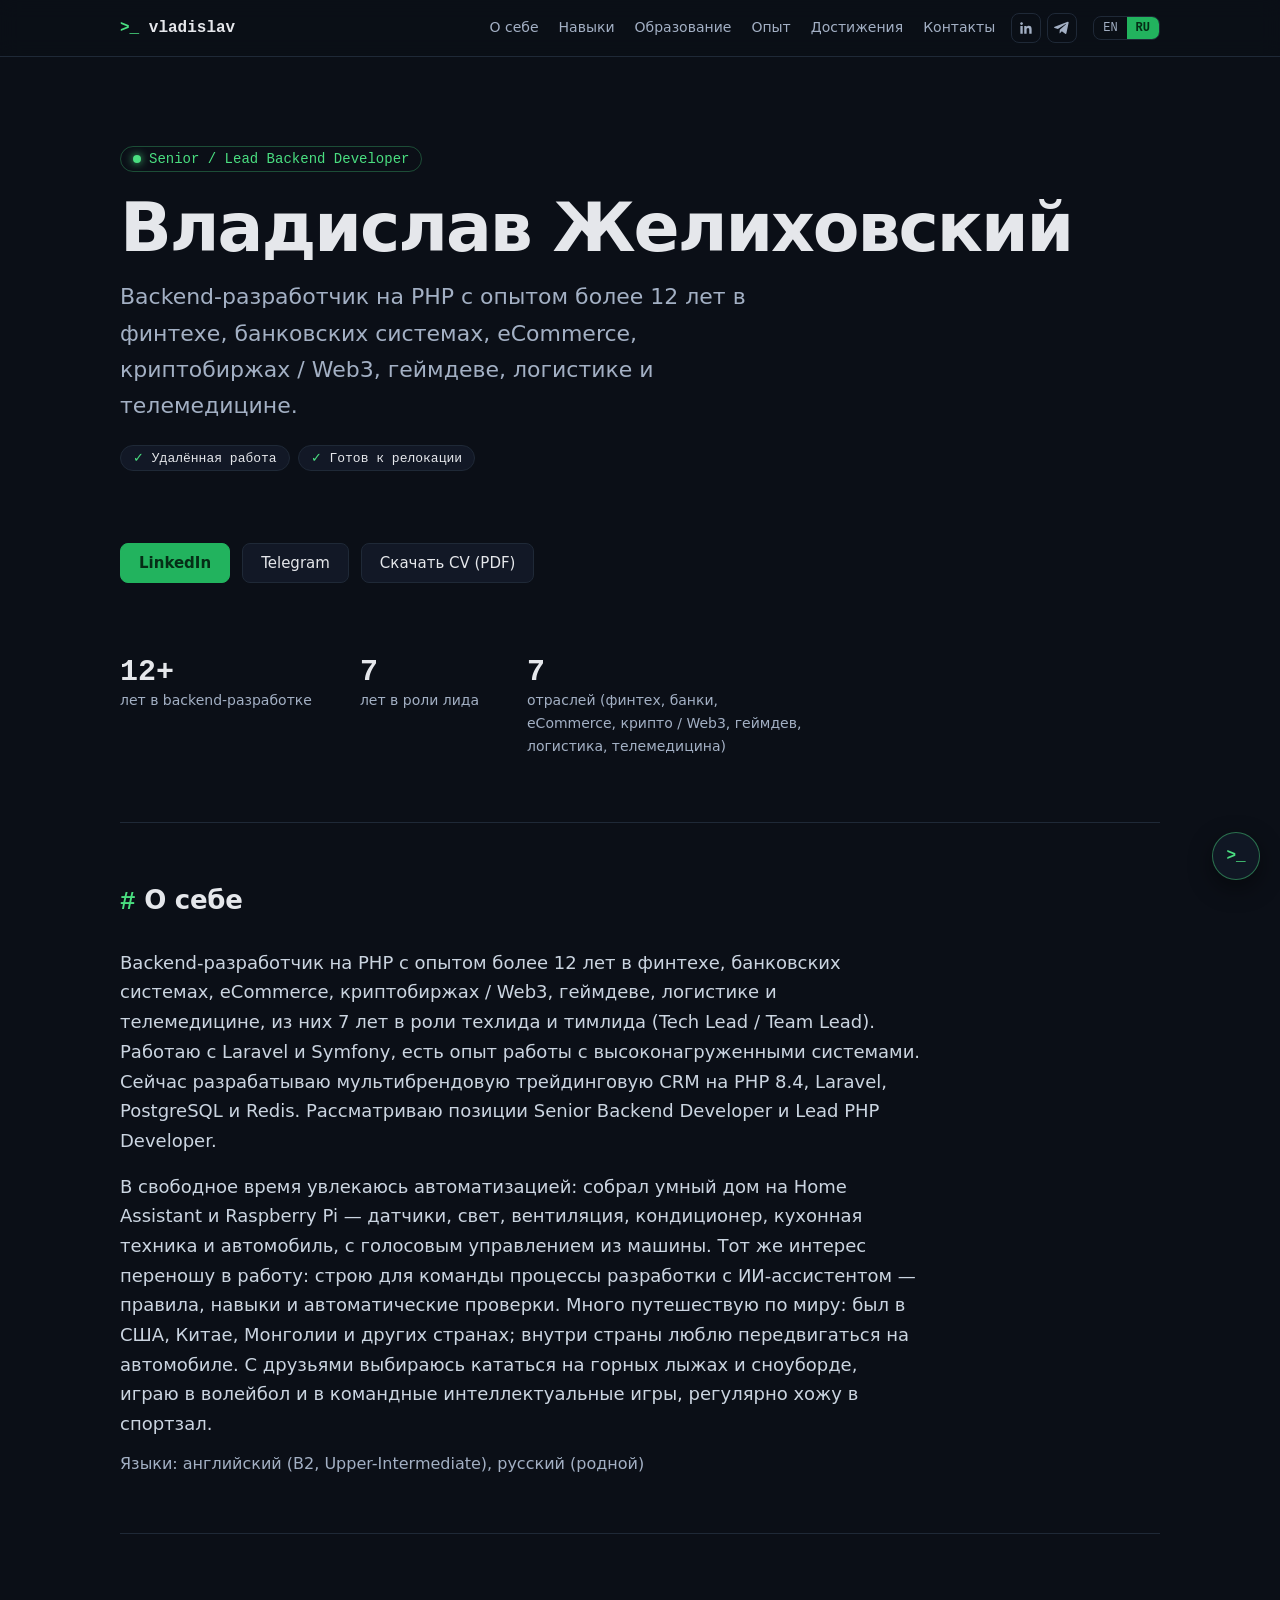
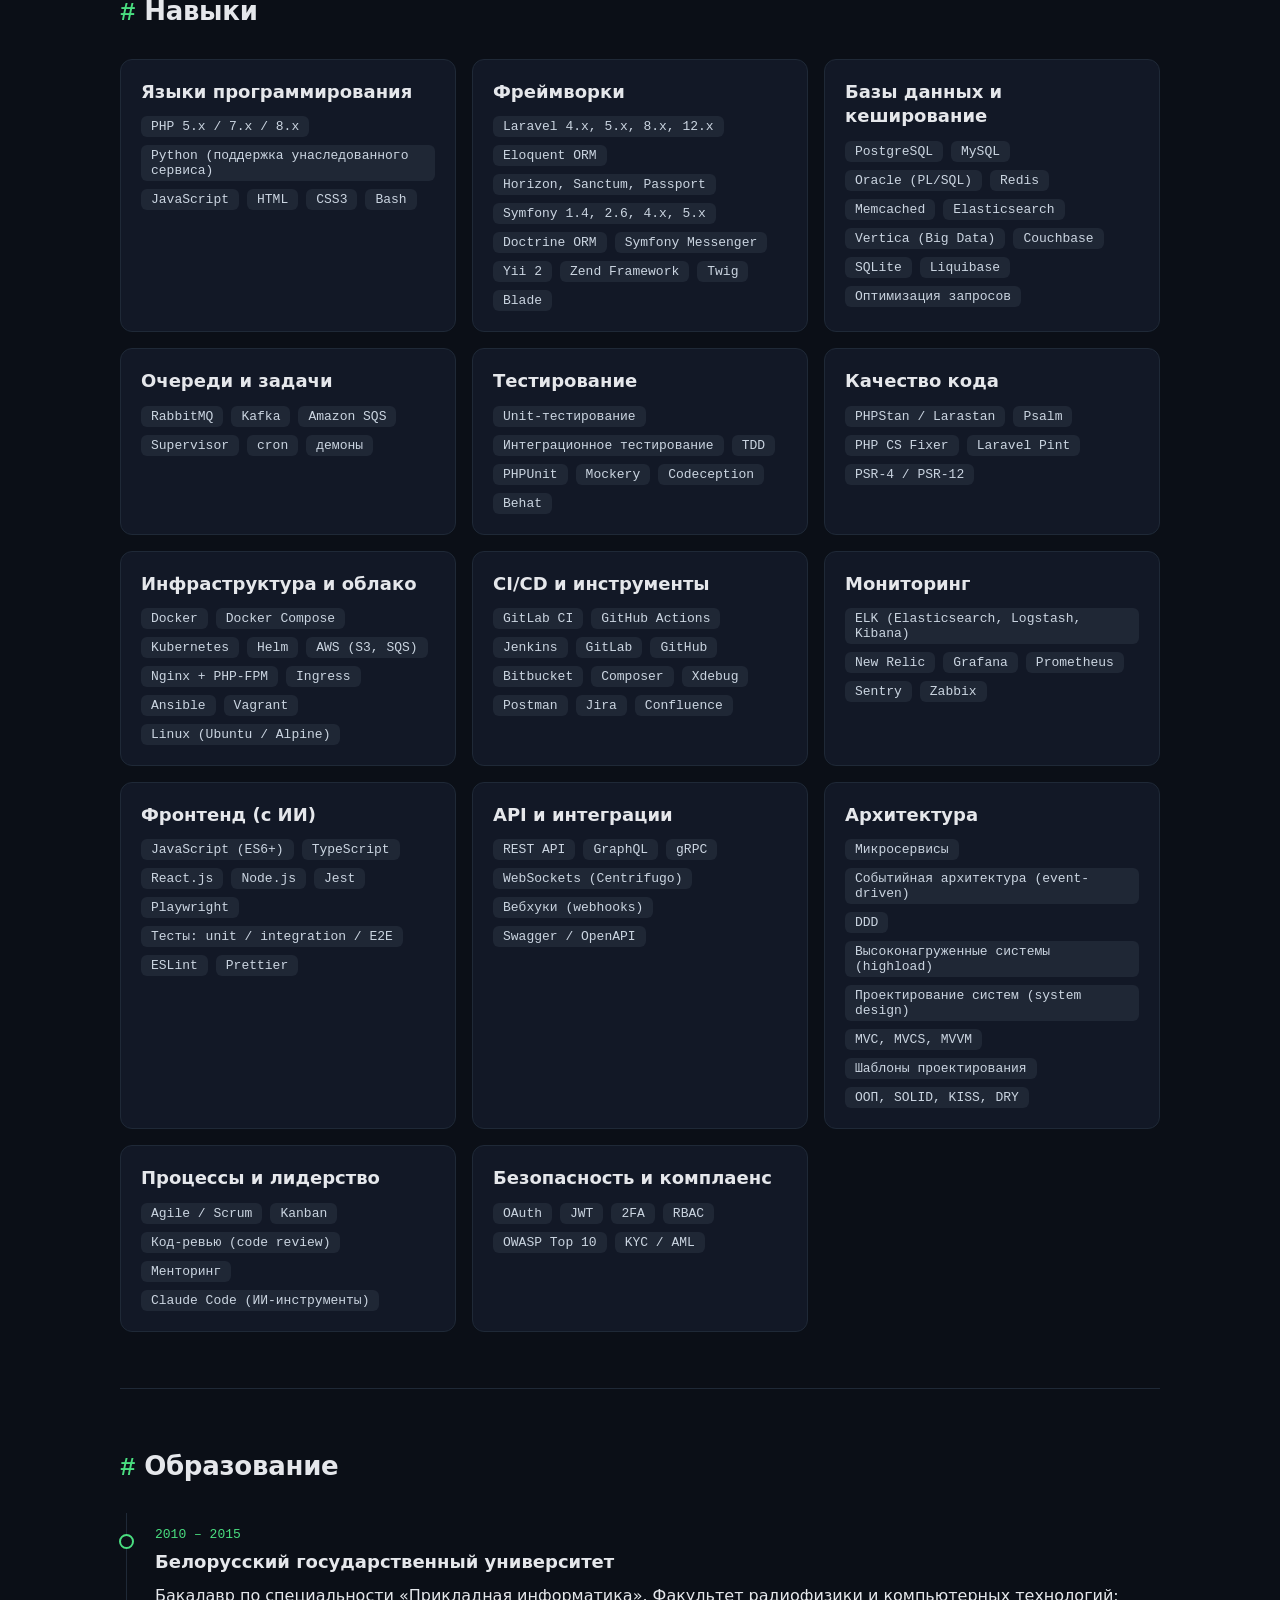
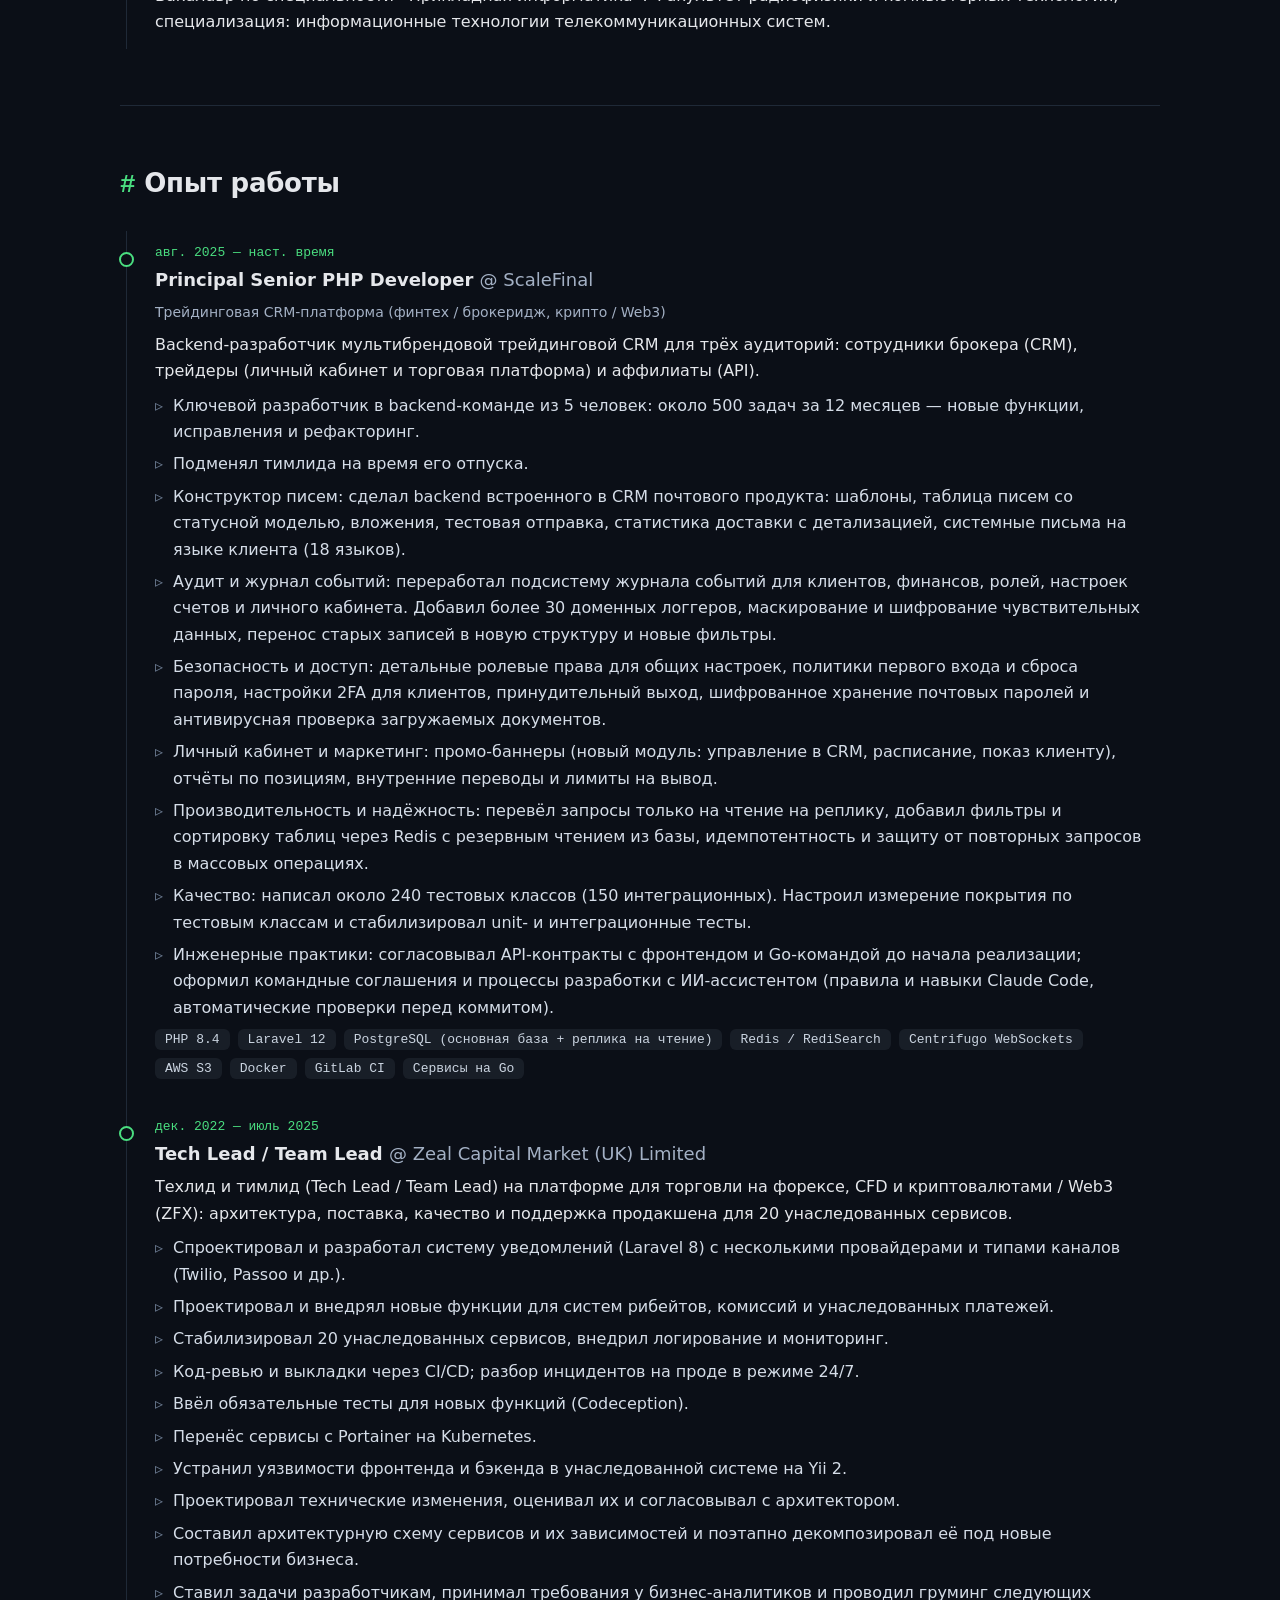
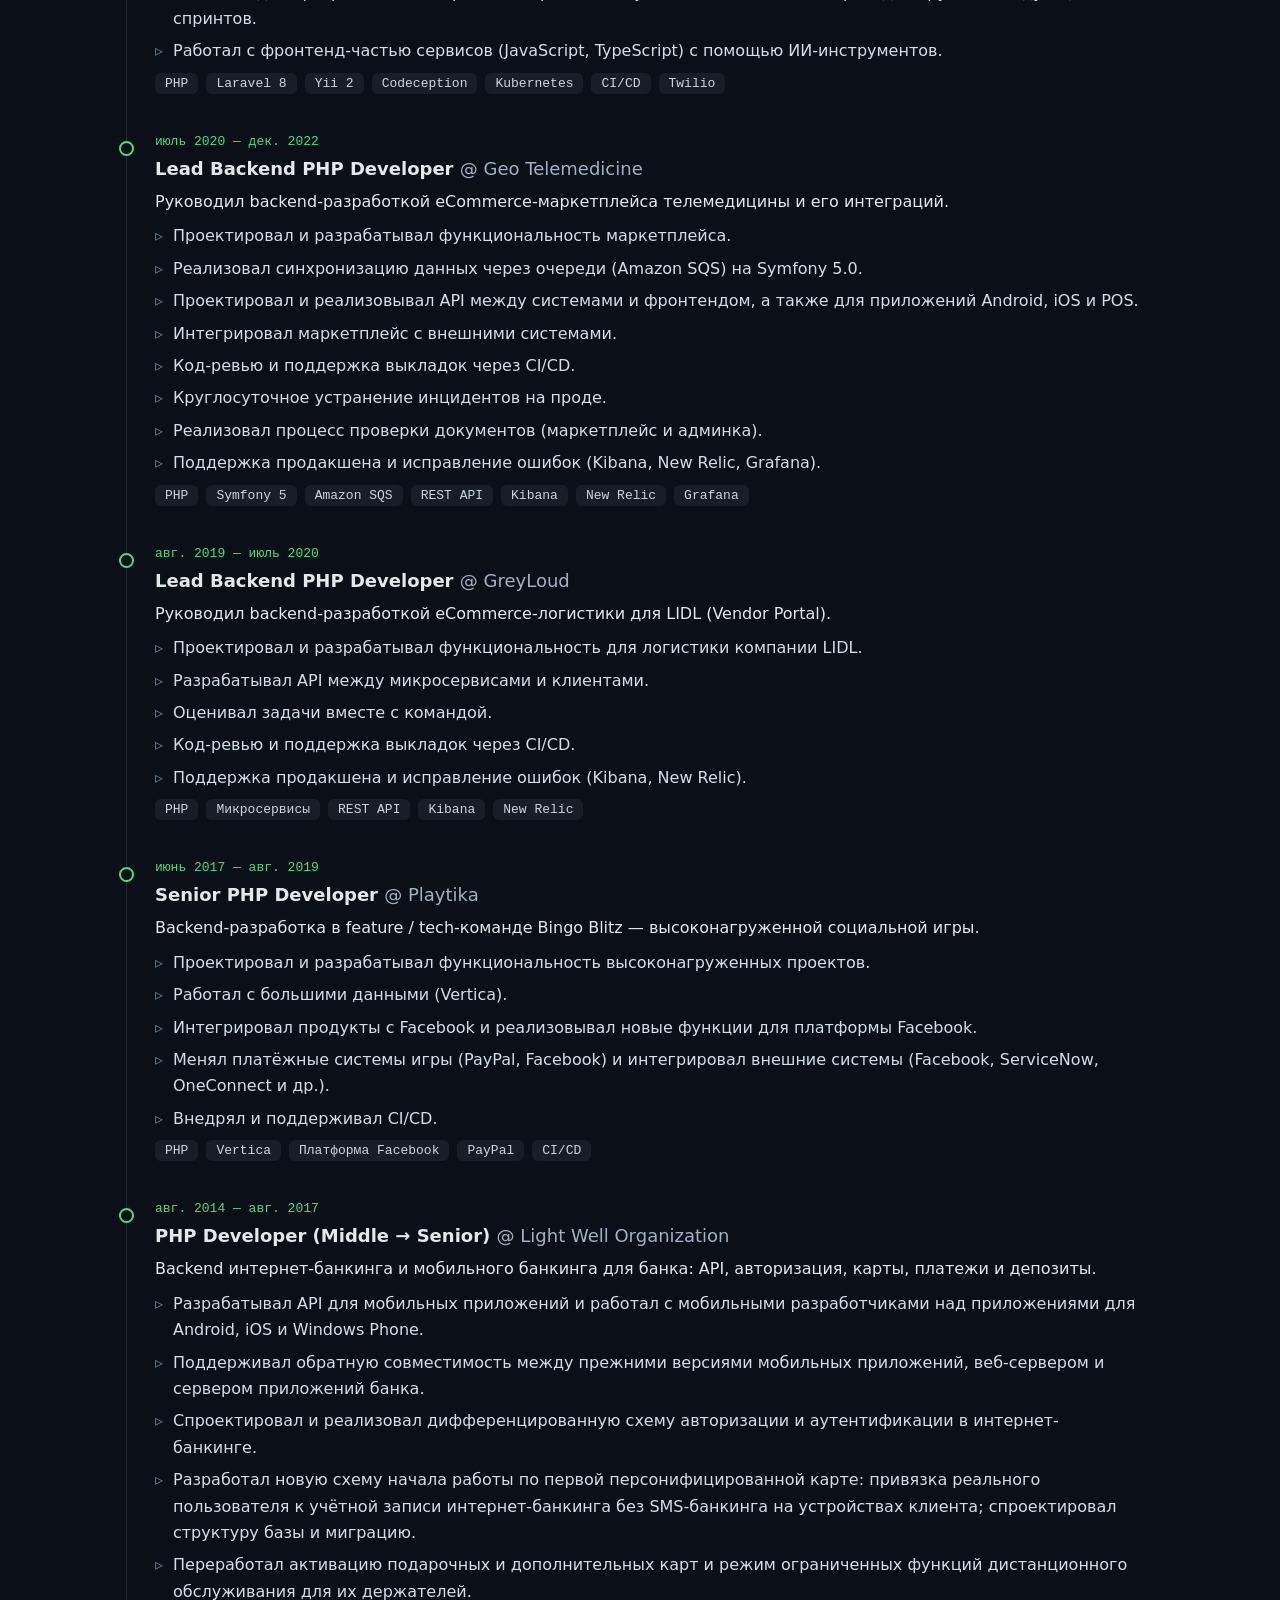
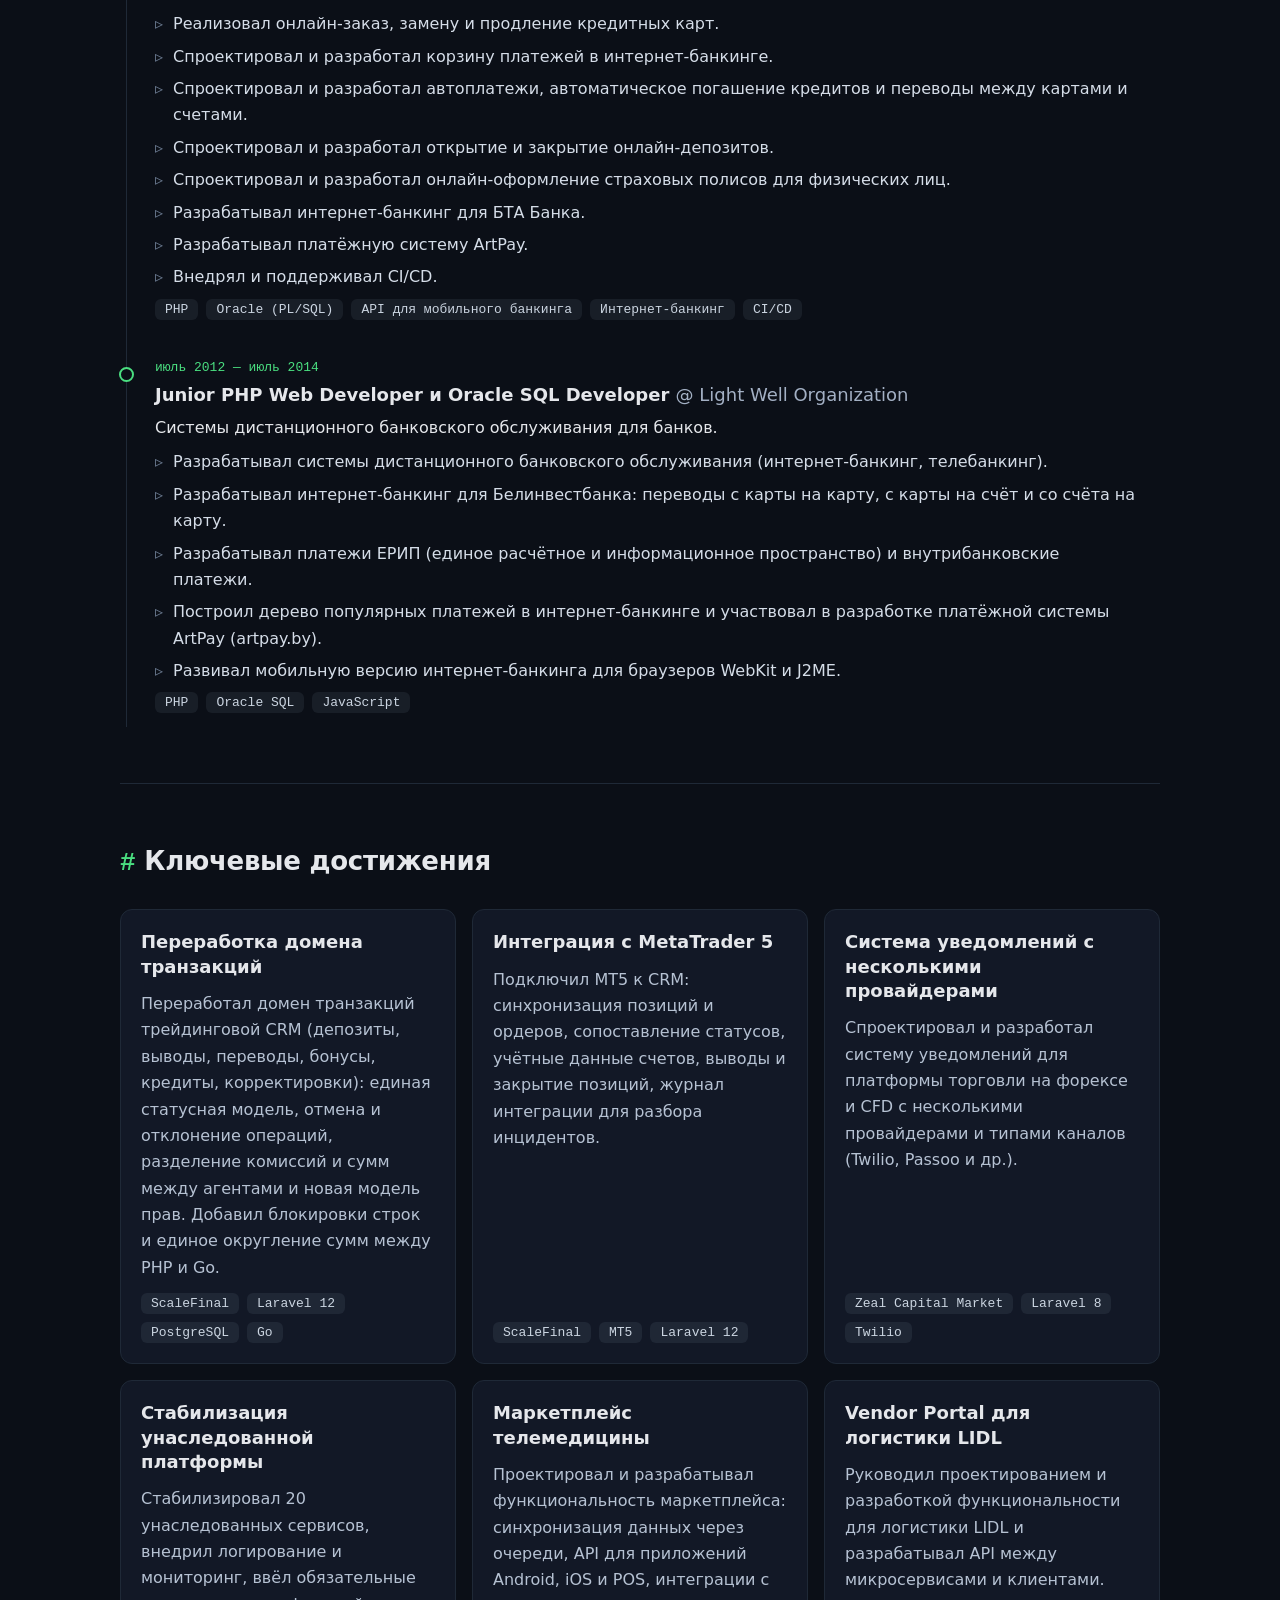
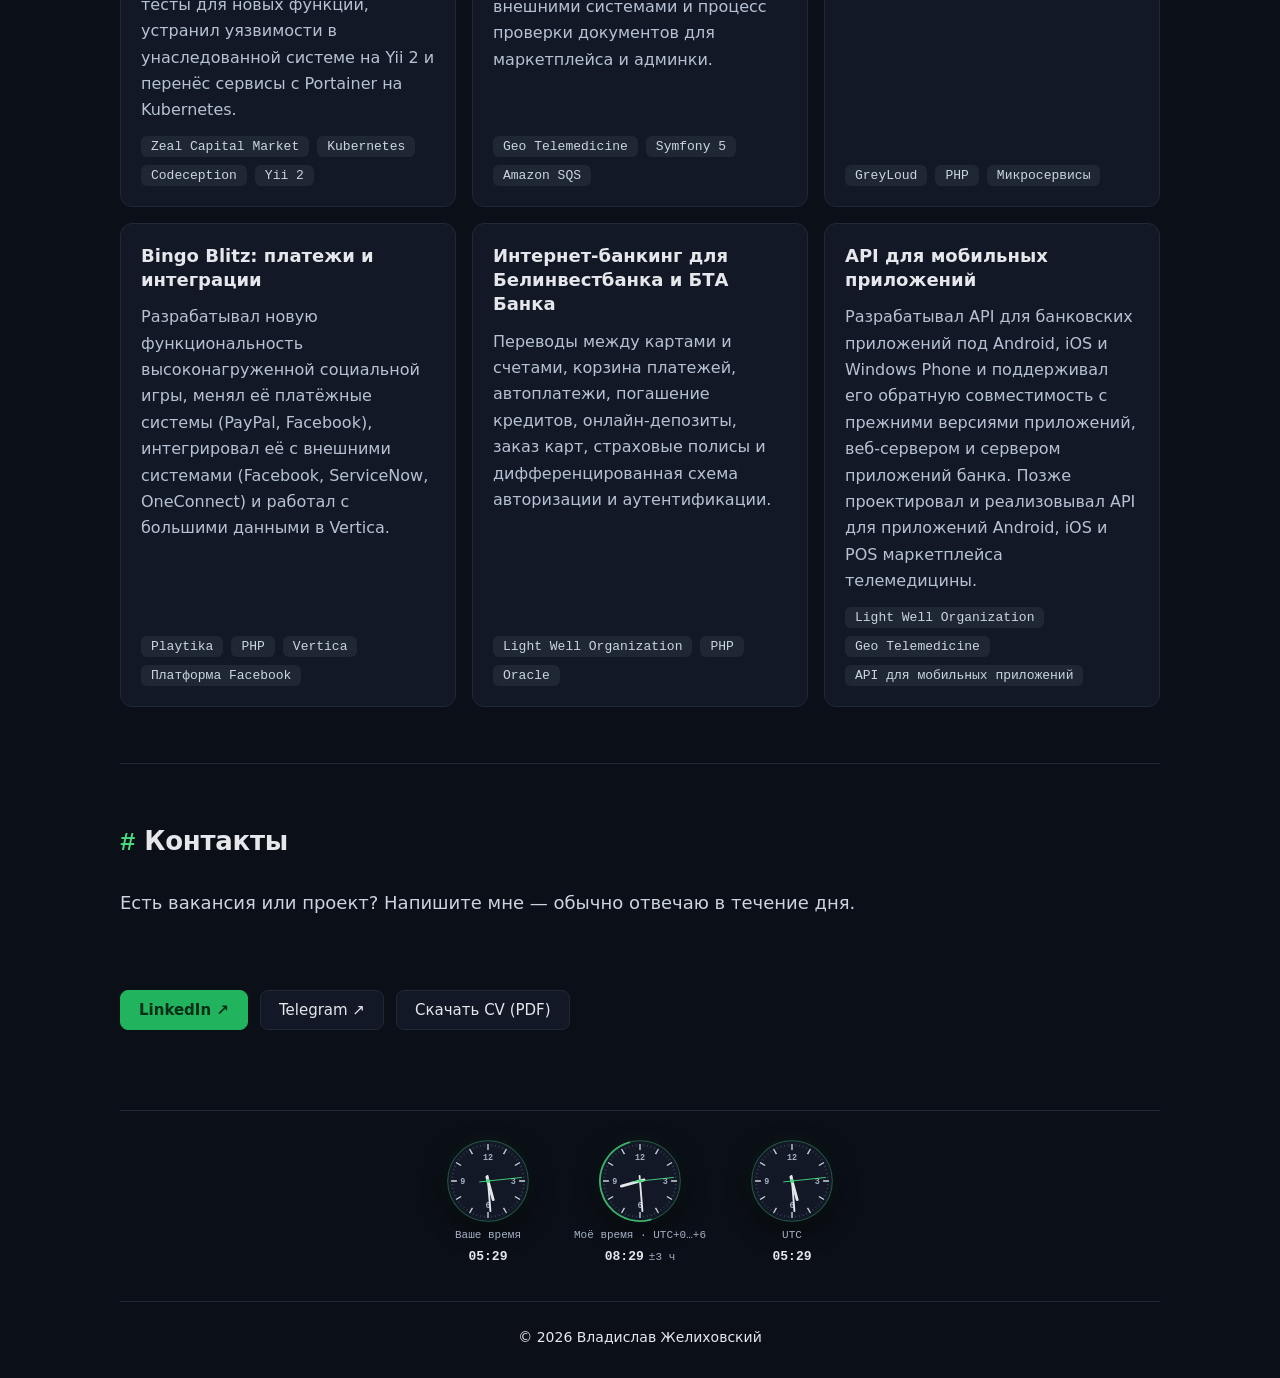
==== commit 09f19c32: "Update site" ====
--- a/ru/index.html
+++ b/ru/index.html
@@ -1 +1 @@
-<!doctype html><html lang="ru"><head><meta charset="UTF-8"><meta name="viewport" content="width=device-width,initial-scale=1"><meta name="description" content="Backend-разработчик на PHP с опытом более 12 лет в финтехе, банковских системах, eCommerce, криптобиржах / Web3, геймдеве, логистике и телемедицине."><meta property="og:type" content="website"><meta property="og:url" content="https://vlad-zhelihovsky.github.io/ru/"><meta property="og:title" content="Владислав Желиховский — Senior / Lead Backend Developer"><meta property="og:description" content="Backend-разработчик на PHP с опытом более 12 лет в финтехе, банковских системах, eCommerce, криптобиржах / Web3, геймдеве, логистике и телемедицине."><meta property="og:image" content="https://vlad-zhelihovsky.github.io/og.png"><meta property="og:image:width" content="1200"><meta property="og:image:height" content="630"><meta name="twitter:card" content="summary_large_image"><link rel="canonical" href="https://vlad-zhelihovsky.github.io/ru/"><script type="application/ld+json">{"@context":"https://schema.org","@type":"Person","name":"Владислав Желиховский","jobTitle":"Senior / Lead Backend Developer","description":"Backend-разработчик на PHP с опытом более 12 лет в финтехе, банковских системах, eCommerce, криптобиржах / Web3, геймдеве, логистике и телемедицине, из них 7 лет в роли тех- и тимлида. Работаю с Laravel и Symfony, есть опыт работы с высоконагруженными системами. Сейчас разрабатываю мультибрендовую трейдинговую CRM на PHP 8.4, Laravel, PostgreSQL и Redis.","url":"https://vlad-zhelihovsky.github.io/ru/","image":"https://vlad-zhelihovsky.github.io/og.png","sameAs":["https://www.linkedin.com/in/vladislav-zhelihovsky-81b3a1a6","https://t.me/powerduals"],"alumniOf":[{"@type":"CollegeOrUniversity","name":"Белорусский государственный университет"}],"knowsLanguage":["русский","английский"],"knowsAbout":["PHP 5.x / 7.x / 8.x","Python (поддержка унаследованного сервиса)","JavaScript","HTML","CSS3","Laravel 4.x, 5.x, 8.x, 12.x","Symfony 1.4, 2.6, 4.x, 5.x","Yii 2","Zend Framework","Twig","Blade","PostgreSQL","MySQL","Oracle (PL/SQL)","Redis","Memcached","Vertica (Big Data)","Couchbase","SQLite","Liquibase","RabbitMQ","Amazon SQS","cron","демоны","PHPUnit","Codeception","Behat","Docker","Nginx + PHP-FPM","Ingress","Ansible","Vagrant","GitLab","GitHub","Bitbucket","Jenkins","Ubuntu / Alpine","Kibana","New Relic","Grafana","Zabbix","JavaScript (ES6+)","TypeScript","React.js","Node.js","Jest","Playwright","Тесты: unit / integration / E2E","ESLint","Prettier","MVC, MVCS, MVVM","Шаблоны проектирования","Agile","Claude Code (ИИ-инструменты)"]}</script><link rel="icon" href="data:image/svg+xml,<svg xmlns='http://www.w3.org/2000/svg' viewBox='0 0 100 100'><rect width='100' height='100' rx='22' fill='%230b0f17'/><text x='50' y='68' font-size='54' text-anchor='middle' fill='%234ade80' font-family='monospace'>&gt;_</text></svg>"><title>Владислав Желиховский — Senior / Lead Backend Developer</title><script>!function(){var t=document.cookie.match(/(?:^|; )lang=(en|ru)/),a=/\/ru\/?$/.test(location.pathname);!t||"ru"!==t[1]||a?document.addEventListener("click",function(t){var a=t.target.closest&&t.target.closest("a[data-lang]");a&&(document.cookie="lang="+a.getAttribute("data-lang")+"; path=/; max-age=31536000; SameSite=Lax")}):location.replace("ru/"+location.hash)}()</script><link rel="stylesheet" crossorigin href="../assets/index-CiFDfEcQ.css"><link rel="alternate" hreflang="en" href="https://vlad-zhelihovsky.github.io/"><link rel="alternate" hreflang="ru" href="https://vlad-zhelihovsky.github.io/ru/"><link rel="alternate" hreflang="x-default" href="https://vlad-zhelihovsky.github.io/"></head><body><div id="app"><header class="topbar"><div class="container topbar-inner"><a class="logo" href="#top"><span class="prompt">&gt;_</span> vladislav</a><nav><a href="#about">О себе</a><a href="#skills">Навыки</a><a href="#education">Образование</a><a href="#experience">Опыт</a><a href="#projects">Достижения</a><a href="#contact">Контакты</a></nav><div class="social"><a href="https://www.linkedin.com/in/vladislav-zhelihovsky-81b3a1a6" aria-label="LinkedIn" title="LinkedIn" target="_blank" rel="noopener"><svg viewBox="0 0 24 24" aria-hidden="true"><path d="M20.447 20.452h-3.554v-5.569c0-1.328-.027-3.037-1.852-3.037-1.853 0-2.136 1.445-2.136 2.939v5.667H9.351V9h3.414v1.561h.046c.477-.9 1.637-1.85 3.37-1.85 3.601 0 4.267 2.37 4.267 5.455v6.286zM5.337 7.433c-1.144 0-2.063-.926-2.063-2.065 0-1.138.92-2.063 2.063-2.063 1.14 0 2.064.925 2.064 2.063 0 1.139-.925 2.065-2.064 2.065zm1.782 13.019H3.555V9h3.564v11.452z"></path></svg></a><a href="https://t.me/powerduals" aria-label="Telegram" title="Telegram" target="_blank" rel="noopener"><svg viewBox="0 0 24 24" aria-hidden="true"><path d="M21.94 4.3 18.6 19.9c-.25 1.1-.9 1.37-1.82.85l-5.03-3.7-2.43 2.33c-.27.27-.5.5-1.01.5l.36-5.12 9.32-8.42c.4-.36-.09-.56-.63-.2L5.85 13.4.9 11.85c-1.08-.34-1.1-1.08.22-1.6L20.5 2.8c.9-.33 1.68.2 1.44 1.5Z"></path></svg></a></div><div class="lang" role="group" aria-label="Язык"><a href="../" data-lang="en" hreflang="en" class="">EN</a><a href="../ru/" data-lang="ru" hreflang="ru" class="active" aria-current="true">RU</a></div></div></header><main id="top" class="container"><section class="hero"><p class="eyebrow"><span class="dot"></span> Senior / Lead Backend Developer</p><h1>Владислав Желиховский</h1><p class="tagline">Backend-разработчик на PHP с опытом более 12 лет в финтехе, банковских системах, eCommerce, криптобиржах / Web3, геймдеве, логистике и телемедицине.</p><ul class="open-to" aria-label="Что ищу"><li>Удалённая работа</li><li>Готов к релокации</li></ul><div class="hero-actions"><a class="primary btn" href="https://www.linkedin.com/in/vladislav-zhelihovsky-81b3a1a6" target="_blank" rel="noopener">LinkedIn</a><a class="btn" href="https://t.me/powerduals" target="_blank" rel="noopener">Telegram</a><a class="btn" href="../Vladislav_Zhelihovsky_CV_RU.pdf" download>Скачать CV (PDF)</a></div><dl class="stats"><div><dt>12+</dt><dd>лет в backend-разработке</dd></div><div><dt>7</dt><dd>лет в роли лида</dd></div><div><dt>7</dt><dd>отраслей (финтех, банки, eCommerce, крипто / Web3, геймдев, логистика, телемедицина)</dd></div></dl></section><section id="about"><h2><span class="hash">#</span> О себе</h2><p class="lead">Backend-разработчик на PHP с опытом более 12 лет в финтехе, банковских системах, eCommerce, криптобиржах / Web3, геймдеве, логистике и телемедицине, из них 7 лет в роли тех- и тимлида. Работаю с Laravel и Symfony, есть опыт работы с высоконагруженными системами. Сейчас разрабатываю мультибрендовую трейдинговую CRM на PHP 8.4, Laravel, PostgreSQL и Redis.</p><p class="lead">В свободное время увлекаюсь автоматизацией: собрал умный дом на Home Assistant и Raspberry Pi — датчики, свет, вентиляция, кондиционер, кухонная техника и автомобиль, с голосовым управлением из машины. Тот же интерес переношу в работу: строю для команды процессы разработки с ИИ-ассистентом — правила, навыки и автоматические проверки. Много путешествую по миру: был в США, Китае, Монголии и других странах; внутри страны люблю передвигаться на автомобиле. С друзьями выбираюсь кататься на горных лыжах и сноуборде, играю в волейбол и в командные интеллектуальные игры, регулярно хожу в спортзал.</p><p class="muted">Языки: русский (родной), английский (B2)</p></section><section id="skills"><h2><span class="hash">#</span> Навыки</h2><div class="grid skills"><article class="card"><h3>Языки</h3><ul class="tags"><li>PHP 5.x / 7.x / 8.x</li><li>Python (поддержка унаследованного сервиса)</li><li>JavaScript</li><li>HTML</li><li>CSS3</li></ul></article><article class="card"><h3>Фреймворки</h3><ul class="tags"><li>Laravel 4.x, 5.x, 8.x, 12.x</li><li>Symfony 1.4, 2.6, 4.x, 5.x</li><li>Yii 2</li><li>Zend Framework</li><li>Twig</li><li>Blade</li></ul></article><article class="card"><h3>Базы данных и кеширование</h3><ul class="tags"><li>PostgreSQL</li><li>MySQL</li><li>Oracle (PL/SQL)</li><li>Redis</li><li>Memcached</li><li>Vertica (Big Data)</li><li>Couchbase</li><li>SQLite</li><li>Liquibase</li></ul></article><article class="card"><h3>Очереди и задачи</h3><ul class="tags"><li>RabbitMQ</li><li>Amazon SQS</li><li>cron</li><li>демоны</li></ul></article><article class="card"><h3>Тестирование</h3><ul class="tags"><li>PHPUnit</li><li>Codeception</li><li>Behat</li></ul></article><article class="card"><h3>Инфраструктура</h3><ul class="tags"><li>Docker</li><li>Nginx + PHP-FPM</li><li>Ingress</li><li>Ansible</li><li>Vagrant</li><li>GitLab</li><li>GitHub</li><li>Bitbucket</li><li>Jenkins</li><li>Ubuntu / Alpine</li></ul></article><article class="card"><h3>Мониторинг</h3><ul class="tags"><li>Kibana</li><li>New Relic</li><li>Grafana</li><li>Zabbix</li></ul></article><article class="card"><h3>Фронтенд (с ИИ)</h3><ul class="tags"><li>JavaScript (ES6+)</li><li>TypeScript</li><li>React.js</li><li>Node.js</li><li>Jest</li><li>Playwright</li><li>Тесты: unit / integration / E2E</li><li>ESLint</li><li>Prettier</li></ul></article><article class="card"><h3>Архитектура и практики</h3><ul class="tags"><li>MVC, MVCS, MVVM</li><li>Шаблоны проектирования</li><li>Agile</li><li>Claude Code (ИИ-инструменты)</li></ul></article></div></section><section id="education"><h2><span class="hash">#</span> Образование</h2><ol class="timeline"><li><p class="period">2010 – 2015</p><h3>Белорусский государственный университет</h3><p>Бакалавр, факультет радиофизики и компьютерных технологий. Специальность: прикладная информатика (информационные технологии телекоммуникационных систем).</p></li></ol></section><section id="experience"><h2><span class="hash">#</span> Опыт работы</h2><ol class="timeline"><li><p class="period">авг. 2025 — наст. время</p><h3>Principal Senior PHP Developer <span class="at">@ ScaleFinal</span></h3><p class="muted small">Трейдинговая CRM-платформа (финтех / брокеридж, крипто / Web3)</p><p>Backend-разработчик мультибрендовой трейдинговой CRM для трёх аудиторий: сотрудники брокера (CRM), трейдеры (личный кабинет и торговая платформа) и аффилиаты (API).</p><ul class="highlights"><li>Ключевой разработчик в backend-команде из 5 человек: около 500 задач за 12 месяцев — новые функции, исправления и рефакторинг.</li><li>Подменял тимлида на время его отпуска.</li><li>Конструктор писем: сделал backend встроенного в CRM почтового продукта: шаблоны, таблица писем со статусной моделью, вложения, тестовая отправка, статистика доставки с детализацией, системные письма на языке клиента (18 языков).</li><li>Аудит и журнал событий: переработал подсистему журнала событий для клиентов, финансов, ролей, настроек счетов и личного кабинета. Добавил более 30 доменных логгеров, маскирование и шифрование чувствительных данных, перенос старых записей в новую структуру и новые фильтры.</li><li>Безопасность и доступ: детальные ролевые права для общих настроек, политики первого входа и сброса пароля, настройки 2FA для клиентов, принудительный выход, шифрованное хранение почтовых паролей и антивирусная проверка загружаемых документов.</li><li>Личный кабинет и маркетинг: промо-баннеры (новый модуль: управление в CRM, расписание, показ клиенту), отчёты по позициям, внутренние переводы и лимиты на вывод.</li><li>Производительность и надёжность: перевёл запросы только на чтение на реплику, добавил фильтры и сортировку таблиц через Redis с резервным чтением из базы, идемпотентность и защиту от повторных запросов в массовых операциях.</li><li>Качество: написал около 240 тестовых классов (150 интеграционных). Настроил измерение покрытия по тестовым классам и стабилизировал unit- и интеграционные тесты.</li><li>Инженерные практики: согласовывал API-контракты с фронтендом и Go-командой до начала реализации; оформил командные соглашения и процессы разработки с ИИ-ассистентом (правила и навыки Claude Code, автоматические проверки перед коммитом).</li></ul><ul class="tags"><li>PHP 8.4</li><li>Laravel 12</li><li>PostgreSQL (основная база + реплика на чтение)</li><li>Redis / RediSearch</li><li>Centrifugo WebSockets</li><li>AWS S3</li><li>Docker</li><li>GitLab CI</li><li>Сервисы на Go</li></ul></li><li><p class="period">дек. 2022 — июль 2025</p><h3>Tech / Team Lead <span class="at">@ Zeal Capital Market (UK) Limited</span></h3><p>Тех- и тимлид на платформе для торговли на форексе, CFD и криптовалютами / Web3 (ZFX): архитектура, поставка, качество и поддержка продакшена для 20 унаследованных сервисов.</p><ul class="highlights"><li>Спроектировал и разработал систему уведомлений (Laravel 8) с несколькими провайдерами и типами каналов (Twilio, Passoo и др.).</li><li>Проектировал и внедрял новые функции для систем рибейтов, комиссий и унаследованных платежей.</li><li>Стабилизировал 20 унаследованных сервисов, внедрил логирование и мониторинг.</li><li>Код-ревью и выкладки через CI/CD; разбор инцидентов на проде в режиме 24/7.</li><li>Ввёл обязательные тесты для новых функций (Codeception).</li><li>Перенёс сервисы с Portainer на Kubernetes.</li><li>Устранил уязвимости фронтенда и бэкенда в унаследованной системе на Yii 2.</li><li>Проектировал технические изменения, оценивал их и согласовывал с архитектором.</li><li>Составил архитектурную схему сервисов и их зависимостей и поэтапно декомпозировал её под новые потребности бизнеса.</li><li>Ставил задачи разработчикам, принимал требования у бизнес-аналитиков и проводил груминг следующих спринтов.</li><li>Работал с фронтенд-частью сервисов (JavaScript, TypeScript) с помощью ИИ-инструментов.</li></ul><ul class="tags"><li>Laravel 8</li><li>Yii 2</li><li>Codeception</li><li>Kubernetes</li><li>CI/CD</li><li>Twilio</li></ul></li><li><p class="period">июль 2020 — дек. 2022</p><h3>Lead Backend PHP Developer <span class="at">@ Geo Telemedicine</span></h3><p>Руководил backend-разработкой eCommerce-маркетплейса телемедицины и его интеграций.</p><ul class="highlights"><li>Проектировал и разрабатывал функциональность маркетплейса.</li><li>Реализовал синхронизацию данных через очереди (Amazon SQS) на Symfony 5.0.</li><li>Проектировал и реализовывал API между системами и фронтендом, а также для приложений Android, iOS и POS.</li><li>Интегрировал маркетплейс с внешними системами.</li><li>Код-ревью и поддержка выкладок через CI/CD.</li><li>Круглосуточное устранение инцидентов на проде.</li><li>Реализовал процесс проверки документов (маркетплейс и админка).</li><li>Поддержка продакшена и исправление ошибок (Kibana, New Relic, Grafana).</li></ul><ul class="tags"><li>Symfony 5</li><li>Amazon SQS</li><li>REST API</li><li>Kibana</li><li>New Relic</li><li>Grafana</li></ul></li><li><p class="period">авг. 2019 — июль 2020</p><h3>Lead Backend PHP Developer <span class="at">@ GreyLoud</span></h3><p>Руководил backend-разработкой eCommerce-логистики для LIDL (Vendor Portal).</p><ul class="highlights"><li>Проектировал и разрабатывал функциональность для логистики компании LIDL.</li><li>Разрабатывал API между микросервисами и клиентами.</li><li>Оценивал задачи вместе с командой.</li><li>Код-ревью и поддержка выкладок через CI/CD.</li><li>Поддержка продакшена и исправление ошибок (Kibana, New Relic).</li></ul><ul class="tags"><li>PHP</li><li>Микросервисы</li><li>REST API</li><li>Kibana</li><li>New Relic</li></ul></li><li><p class="period">июнь 2017 — авг. 2019</p><h3>Senior PHP Developer <span class="at">@ Playtika</span></h3><p>Backend-разработка в feature / tech-команде Bingo Blitz — высоконагруженной социальной игры.</p><ul class="highlights"><li>Проектировал и разрабатывал функциональность высоконагруженных проектов.</li><li>Работал с большими данными (Vertica).</li><li>Интегрировал продукты с Facebook и реализовывал новые функции для платформы Facebook.</li><li>Менял платёжные системы игры (PayPal, Facebook) и интегрировал внешние системы (Facebook, ServiceNow, OneConnect и др.).</li><li>Внедрял и поддерживал CI/CD.</li></ul><ul class="tags"><li>PHP</li><li>Vertica</li><li>Платформа Facebook</li><li>Платёжные системы</li><li>CI/CD</li></ul></li><li><p class="period">авг. 2014 — авг. 2017</p><h3>Middle / Senior PHP Web Developer <span class="at">@ Light Well Organization</span></h3><p>Backend интернет-банкинга и мобильного банкинга для банка: API, авторизация, карты, платежи и депозиты.</p><ul class="highlights"><li>Разрабатывал API для мобильных приложений и работал с мобильными разработчиками над приложениями для Android, iOS и Windows Phone.</li><li>Поддерживал обратную совместимость между прежними версиями мобильных приложений, веб-сервером и сервером приложений банка.</li><li>Спроектировал и реализовал дифференцированную схему авторизации и аутентификации в интернет-банкинге.</li><li>Разработал новую схему начала работы по первой персонифицированной карте: привязка реального пользователя к учётной записи интернет-банкинга без SMS-банкинга на устройствах клиента; спроектировал структуру базы и миграцию.</li><li>Переработал активацию подарочных и дополнительных карт и режим ограниченных функций дистанционного обслуживания для их держателей.</li><li>Реализовал онлайн-заказ, замену и продление кредитных карт.</li><li>Спроектировал и разработал корзину платежей в интернет-банкинге.</li><li>Спроектировал и разработал автоплатежи, автоматическое погашение кредитов и переводы между картами и счетами.</li><li>Спроектировал и разработал открытие и закрытие онлайн-депозитов.</li><li>Спроектировал и разработал онлайн-оформление страховых полисов для физических лиц.</li><li>Разрабатывал интернет-банкинг для БТА Банка.</li><li>Разрабатывал платёжную систему ArtPay.</li><li>Внедрял и поддерживал CI/CD.</li></ul><ul class="tags"><li>PHP</li><li>Oracle (PL/SQL)</li><li>API для мобильных приложений</li><li>Интернет-банкинг</li><li>CI/CD</li></ul></li><li><p class="period">июль 2012 — июль 2014</p><h3>Junior PHP Web Developer и Oracle SQL Developer <span class="at">@ Light Well Organization</span></h3><p>Системы дистанционного банковского обслуживания для банков.</p><ul class="highlights"><li>Разрабатывал системы дистанционного банковского обслуживания (интернет-банкинг, телебанкинг).</li><li>Разрабатывал интернет-банкинг для Белинвестбанка: переводы с карты на карту, с карты на счёт и со счёта на карту.</li><li>Разрабатывал платежи ЕРИП (единое расчётное и информационное пространство) и внутрибанковские платежи.</li><li>Построил дерево популярных платежей в интернет-банкинге и участвовал в разработке платёжной системы ArtPay (artpay.by).</li><li>Развивал мобильную версию интернет-банкинга для браузеров WebKit и J2ME.</li></ul><ul class="tags"><li>PHP</li><li>Oracle SQL</li><li>JavaScript</li></ul></li></ol></section><section id="projects"><h2><span class="hash">#</span> Ключевые достижения</h2><div class="grid"><article class="card"><h3>Переработка домена транзакций</h3><p>Переработал домен транзакций трейдинговой CRM (депозиты, выводы, переводы, бонусы, кредиты, корректировки): единая статусная модель, отмена и отклонение операций, разделение комиссий и сумм между агентами и новая модель прав. Добавил блокировки строк и единое округление сумм между PHP и Go.</p><ul class="tags"><li>ScaleFinal</li><li>Laravel 12</li><li>PostgreSQL</li><li>Go</li></ul></article><article class="card"><h3>Интеграция с MetaTrader 5</h3><p>Подключил MT5 к CRM: синхронизация позиций и ордеров, сопоставление статусов, учётные данные счетов, выводы и закрытие позиций, журнал интеграции для разбора инцидентов.</p><ul class="tags"><li>ScaleFinal</li><li>MT5</li><li>Laravel 12</li></ul></article><article class="card"><h3>Система уведомлений с несколькими провайдерами</h3><p>Спроектировал и разработал систему уведомлений для платформы торговли на форексе и CFD с несколькими провайдерами и типами каналов (Twilio, Passoo и др.).</p><ul class="tags"><li>Zeal Capital Market</li><li>Laravel 8</li><li>Twilio</li></ul></article><article class="card"><h3>Стабилизация унаследованной платформы</h3><p>Стабилизировал 20 унаследованных сервисов, внедрил логирование и мониторинг, ввёл обязательные тесты для новых функций, устранил уязвимости в унаследованной системе на Yii 2 и перенёс сервисы с Portainer на Kubernetes.</p><ul class="tags"><li>Zeal Capital Market</li><li>Kubernetes</li><li>Codeception</li><li>Yii 2</li></ul></article><article class="card"><h3>Маркетплейс телемедицины</h3><p>Проектировал и разрабатывал функциональность маркетплейса: синхронизация данных через очереди, API для приложений Android, iOS и POS, интеграции с внешними системами и процесс проверки документов для маркетплейса и админки.</p><ul class="tags"><li>Geo Telemedicine</li><li>Symfony 5</li><li>Amazon SQS</li></ul></article><article class="card"><h3>Vendor Portal для логистики LIDL</h3><p>Руководил проектированием и разработкой функциональности для логистики LIDL и разрабатывал API между микросервисами и клиентами.</p><ul class="tags"><li>GreyLoud</li><li>PHP</li><li>Микросервисы</li></ul></article><article class="card"><h3>Bingo Blitz: платежи и интеграции</h3><p>Разрабатывал новую функциональность высоконагруженной социальной игры, менял её платёжные системы (PayPal, Facebook), интегрировал её с внешними системами (Facebook, ServiceNow, OneConnect) и работал с большими данными в Vertica.</p><ul class="tags"><li>Playtika</li><li>PHP</li><li>Vertica</li><li>Платформа Facebook</li></ul></article><article class="card"><h3>Интернет-банкинг для Белинвестбанка и БТА Банка</h3><p>Переводы между картами и счетами, корзина платежей, автоплатежи, погашение кредитов, онлайн-депозиты, заказ карт, страховые полисы и дифференцированная схема авторизации и аутентификации.</p><ul class="tags"><li>Light Well Organization</li><li>PHP</li><li>Oracle</li></ul></article><article class="card"><h3>API для мобильных приложений</h3><p>Разрабатывал API для банковских приложений под Android, iOS и Windows Phone и поддерживал его обратную совместимость с прежними версиями приложений, веб-сервером и сервером приложений банка. Позже проектировал и реализовывал API для приложений Android, iOS и POS маркетплейса телемедицины.</p><ul class="tags"><li>Light Well Organization</li><li>Geo Telemedicine</li><li>API для мобильных приложений</li></ul></article></div></section><section id="contact"><h2><span class="hash">#</span> Контакты</h2><p class="lead">Есть вакансия или проект? Напишите мне — обычно отвечаю в течение дня.</p><div class="hero-actions"><a class="primary btn" href="https://www.linkedin.com/in/vladislav-zhelihovsky-81b3a1a6" target="_blank" rel="noopener">LinkedIn ↗ </a><a class="btn" href="https://t.me/powerduals" target="_blank" rel="noopener">Telegram ↗ </a><a class="btn" href="../Vladislav_Zhelihovsky_CV_RU.pdf" download>Скачать CV (PDF)</a></div></section></main><footer class="container footer"><span>© <span data-year>2026</span> Владислав Желиховский</span></footer></div><script>document.querySelectorAll("[data-year]").forEach(function(e){e.textContent=(new Date).getFullYear()})</script><script defer="defer" src="../trail.js?v=12"></script><script defer="defer" src="../nav.js?v=3"></script><script defer="defer" src="../matrix.js?v=2"></script><script defer="defer" src="../touch.js?v=2"></script><script defer="defer" src="../clocks.js?v=3"></script><script defer="defer" src="../portal.js?v=3"></script><script defer="defer" src="../weather.js?v=3"></script><script defer="defer" src="../terminal.js?v=5"></script></body></html>+<!doctype html><html lang="ru"><head><meta charset="UTF-8"><meta name="viewport" content="width=device-width,initial-scale=1"><meta name="description" content="Backend-разработчик на PHP с опытом более 12 лет в финтехе, банковских системах, eCommerce, криптобиржах / Web3, геймдеве, логистике и телемедицине."><meta property="og:type" content="website"><meta property="og:url" content="https://vlad-zhelihovsky.github.io/ru/"><meta property="og:title" content="Владислав Желиховский — Senior / Lead Backend Developer"><meta property="og:description" content="Backend-разработчик на PHP с опытом более 12 лет в финтехе, банковских системах, eCommerce, криптобиржах / Web3, геймдеве, логистике и телемедицине."><meta property="og:image" content="https://vlad-zhelihovsky.github.io/og.png"><meta property="og:image:width" content="1200"><meta property="og:image:height" content="630"><meta name="twitter:card" content="summary_large_image"><link rel="canonical" href="https://vlad-zhelihovsky.github.io/ru/"><script type="application/ld+json">{"@context":"https://schema.org","@type":"Person","name":"Владислав Желиховский","jobTitle":"Senior / Lead Backend Developer","description":"Backend-разработчик на PHP с опытом более 12 лет в финтехе, банковских системах, eCommerce, криптобиржах / Web3, геймдеве, логистике и телемедицине, из них 7 лет в роли техлида и тимлида (Tech Lead / Team Lead). Работаю с Laravel и Symfony, есть опыт работы с высоконагруженными системами. Сейчас разрабатываю мультибрендовую трейдинговую CRM на PHP 8.4, Laravel, PostgreSQL и Redis. Рассматриваю позиции Senior Backend Developer и Lead PHP Developer.","url":"https://vlad-zhelihovsky.github.io/ru/","image":"https://vlad-zhelihovsky.github.io/og.png","sameAs":["https://www.linkedin.com/in/vladislav-zhelihovsky-81b3a1a6","https://t.me/powerduals"],"alumniOf":[{"@type":"CollegeOrUniversity","name":"Белорусский государственный университет"}],"knowsLanguage":["английский","русский"],"knowsAbout":["PHP 5.x / 7.x / 8.x","Python (поддержка унаследованного сервиса)","JavaScript","HTML","CSS3","Bash","Laravel 4.x, 5.x, 8.x, 12.x","Eloquent ORM","Horizon, Sanctum, Passport","Symfony 1.4, 2.6, 4.x, 5.x","Doctrine ORM","Symfony Messenger","Yii 2","Zend Framework","Twig","Blade","PostgreSQL","MySQL","Oracle (PL/SQL)","Redis","Memcached","Elasticsearch","Vertica (Big Data)","Couchbase","SQLite","Liquibase","Оптимизация запросов","RabbitMQ","Kafka","Amazon SQS","Supervisor","cron","демоны","Unit-тестирование","Интеграционное тестирование","TDD","PHPUnit","Mockery","Codeception","Behat","PHPStan / Larastan","Psalm","PHP CS Fixer","Laravel Pint","PSR-4 / PSR-12","Docker","Docker Compose","Kubernetes","Helm","AWS (S3, SQS)","Nginx + PHP-FPM","Ingress","Ansible","Vagrant","Linux (Ubuntu / Alpine)","GitLab CI","GitHub Actions","Jenkins","GitLab","GitHub","Bitbucket","Composer","Xdebug","Postman","Jira","Confluence","ELK (Elasticsearch, Logstash, Kibana)","New Relic","Grafana","Prometheus","Sentry","Zabbix","JavaScript (ES6+)","TypeScript","React.js","Node.js","Jest","Playwright","Тесты: unit / integration / E2E","ESLint","Prettier","REST API","GraphQL","gRPC","WebSockets (Centrifugo)","Вебхуки (webhooks)","Swagger / OpenAPI","Микросервисы","Событийная архитектура (event-driven)","DDD","Высоконагруженные системы (highload)","Проектирование систем (system design)","MVC, MVCS, MVVM","Шаблоны проектирования","ООП, SOLID, KISS, DRY","Agile / Scrum","Kanban","Код-ревью (code review)","Менторинг","Claude Code (ИИ-инструменты)","OAuth","JWT","2FA","RBAC","OWASP Top 10","KYC / AML"]}</script><link rel="icon" href="data:image/svg+xml,<svg xmlns='http://www.w3.org/2000/svg' viewBox='0 0 100 100'><rect width='100' height='100' rx='22' fill='%230b0f17'/><text x='50' y='68' font-size='54' text-anchor='middle' fill='%234ade80' font-family='monospace'>&gt;_</text></svg>"><title>Владислав Желиховский — Senior / Lead Backend Developer</title><script>!function(){var t=document.cookie.match(/(?:^|; )lang=(en|ru)/),a=/\/ru\/?$/.test(location.pathname);!t||"ru"!==t[1]||a?document.addEventListener("click",function(t){var a=t.target.closest&&t.target.closest("a[data-lang]");a&&(document.cookie="lang="+a.getAttribute("data-lang")+"; path=/; max-age=31536000; SameSite=Lax")}):location.replace("ru/"+location.hash)}()</script><link rel="stylesheet" crossorigin href="../assets/index-CiFDfEcQ.css"><link rel="alternate" hreflang="en" href="https://vlad-zhelihovsky.github.io/"><link rel="alternate" hreflang="ru" href="https://vlad-zhelihovsky.github.io/ru/"><link rel="alternate" hreflang="x-default" href="https://vlad-zhelihovsky.github.io/"></head><body><div id="app"><header class="topbar"><div class="container topbar-inner"><a class="logo" href="#top"><span class="prompt">&gt;_</span> vladislav</a><nav><a href="#about">О себе</a><a href="#skills">Навыки</a><a href="#education">Образование</a><a href="#experience">Опыт</a><a href="#projects">Достижения</a><a href="#contact">Контакты</a></nav><div class="social"><a href="https://www.linkedin.com/in/vladislav-zhelihovsky-81b3a1a6" aria-label="LinkedIn" title="LinkedIn" target="_blank" rel="noopener"><svg viewBox="0 0 24 24" aria-hidden="true"><path d="M20.447 20.452h-3.554v-5.569c0-1.328-.027-3.037-1.852-3.037-1.853 0-2.136 1.445-2.136 2.939v5.667H9.351V9h3.414v1.561h.046c.477-.9 1.637-1.85 3.37-1.85 3.601 0 4.267 2.37 4.267 5.455v6.286zM5.337 7.433c-1.144 0-2.063-.926-2.063-2.065 0-1.138.92-2.063 2.063-2.063 1.14 0 2.064.925 2.064 2.063 0 1.139-.925 2.065-2.064 2.065zm1.782 13.019H3.555V9h3.564v11.452z"></path></svg></a><a href="https://t.me/powerduals" aria-label="Telegram" title="Telegram" target="_blank" rel="noopener"><svg viewBox="0 0 24 24" aria-hidden="true"><path d="M21.94 4.3 18.6 19.9c-.25 1.1-.9 1.37-1.82.85l-5.03-3.7-2.43 2.33c-.27.27-.5.5-1.01.5l.36-5.12 9.32-8.42c.4-.36-.09-.56-.63-.2L5.85 13.4.9 11.85c-1.08-.34-1.1-1.08.22-1.6L20.5 2.8c.9-.33 1.68.2 1.44 1.5Z"></path></svg></a></div><div class="lang" role="group" aria-label="Язык"><a href="../" data-lang="en" hreflang="en" class="">EN</a><a href="../ru/" data-lang="ru" hreflang="ru" class="active" aria-current="true">RU</a></div></div></header><main id="top" class="container"><section class="hero"><p class="eyebrow"><span class="dot"></span> Senior / Lead Backend Developer</p><h1>Владислав Желиховский</h1><p class="tagline">Backend-разработчик на PHP с опытом более 12 лет в финтехе, банковских системах, eCommerce, криптобиржах / Web3, геймдеве, логистике и телемедицине.</p><ul class="open-to" aria-label="Что ищу"><li>Удалённая работа</li><li>Готов к релокации</li></ul><div class="hero-actions"><a class="primary btn" href="https://www.linkedin.com/in/vladislav-zhelihovsky-81b3a1a6" target="_blank" rel="noopener">LinkedIn</a><a class="btn" href="https://t.me/powerduals" target="_blank" rel="noopener">Telegram</a><a class="btn" href="../Vladislav_Zhelihovsky_CV_RU.pdf" download>Скачать CV (PDF)</a></div><dl class="stats"><div><dt>12+</dt><dd>лет в backend-разработке</dd></div><div><dt>7</dt><dd>лет в роли лида</dd></div><div><dt>7</dt><dd>отраслей (финтех, банки, eCommerce, крипто / Web3, геймдев, логистика, телемедицина)</dd></div></dl></section><section id="about"><h2><span class="hash">#</span> О себе</h2><p class="lead">Backend-разработчик на PHP с опытом более 12 лет в финтехе, банковских системах, eCommerce, криптобиржах / Web3, геймдеве, логистике и телемедицине, из них 7 лет в роли техлида и тимлида (Tech Lead / Team Lead). Работаю с Laravel и Symfony, есть опыт работы с высоконагруженными системами. Сейчас разрабатываю мультибрендовую трейдинговую CRM на PHP 8.4, Laravel, PostgreSQL и Redis. Рассматриваю позиции Senior Backend Developer и Lead PHP Developer.</p><p class="lead">В свободное время увлекаюсь автоматизацией: собрал умный дом на Home Assistant и Raspberry Pi — датчики, свет, вентиляция, кондиционер, кухонная техника и автомобиль, с голосовым управлением из машины. Тот же интерес переношу в работу: строю для команды процессы разработки с ИИ-ассистентом — правила, навыки и автоматические проверки. Много путешествую по миру: был в США, Китае, Монголии и других странах; внутри страны люблю передвигаться на автомобиле. С друзьями выбираюсь кататься на горных лыжах и сноуборде, играю в волейбол и в командные интеллектуальные игры, регулярно хожу в спортзал.</p><p class="muted">Языки: английский (B2, Upper-Intermediate), русский (родной)</p></section><section id="skills"><h2><span class="hash">#</span> Навыки</h2><div class="grid skills"><article class="card"><h3>Языки программирования</h3><ul class="tags"><li>PHP 5.x / 7.x / 8.x</li><li>Python (поддержка унаследованного сервиса)</li><li>JavaScript</li><li>HTML</li><li>CSS3</li><li>Bash</li></ul></article><article class="card"><h3>Фреймворки</h3><ul class="tags"><li>Laravel 4.x, 5.x, 8.x, 12.x</li><li>Eloquent ORM</li><li>Horizon, Sanctum, Passport</li><li>Symfony 1.4, 2.6, 4.x, 5.x</li><li>Doctrine ORM</li><li>Symfony Messenger</li><li>Yii 2</li><li>Zend Framework</li><li>Twig</li><li>Blade</li></ul></article><article class="card"><h3>Базы данных и кеширование</h3><ul class="tags"><li>PostgreSQL</li><li>MySQL</li><li>Oracle (PL/SQL)</li><li>Redis</li><li>Memcached</li><li>Elasticsearch</li><li>Vertica (Big Data)</li><li>Couchbase</li><li>SQLite</li><li>Liquibase</li><li>Оптимизация запросов</li></ul></article><article class="card"><h3>Очереди и задачи</h3><ul class="tags"><li>RabbitMQ</li><li>Kafka</li><li>Amazon SQS</li><li>Supervisor</li><li>cron</li><li>демоны</li></ul></article><article class="card"><h3>Тестирование</h3><ul class="tags"><li>Unit-тестирование</li><li>Интеграционное тестирование</li><li>TDD</li><li>PHPUnit</li><li>Mockery</li><li>Codeception</li><li>Behat</li></ul></article><article class="card"><h3>Качество кода</h3><ul class="tags"><li>PHPStan / Larastan</li><li>Psalm</li><li>PHP CS Fixer</li><li>Laravel Pint</li><li>PSR-4 / PSR-12</li></ul></article><article class="card"><h3>Инфраструктура и облако</h3><ul class="tags"><li>Docker</li><li>Docker Compose</li><li>Kubernetes</li><li>Helm</li><li>AWS (S3, SQS)</li><li>Nginx + PHP-FPM</li><li>Ingress</li><li>Ansible</li><li>Vagrant</li><li>Linux (Ubuntu / Alpine)</li></ul></article><article class="card"><h3>CI/CD и инструменты</h3><ul class="tags"><li>GitLab CI</li><li>GitHub Actions</li><li>Jenkins</li><li>GitLab</li><li>GitHub</li><li>Bitbucket</li><li>Composer</li><li>Xdebug</li><li>Postman</li><li>Jira</li><li>Confluence</li></ul></article><article class="card"><h3>Мониторинг</h3><ul class="tags"><li>ELK (Elasticsearch, Logstash, Kibana)</li><li>New Relic</li><li>Grafana</li><li>Prometheus</li><li>Sentry</li><li>Zabbix</li></ul></article><article class="card"><h3>Фронтенд (с ИИ)</h3><ul class="tags"><li>JavaScript (ES6+)</li><li>TypeScript</li><li>React.js</li><li>Node.js</li><li>Jest</li><li>Playwright</li><li>Тесты: unit / integration / E2E</li><li>ESLint</li><li>Prettier</li></ul></article><article class="card"><h3>API и интеграции</h3><ul class="tags"><li>REST API</li><li>GraphQL</li><li>gRPC</li><li>WebSockets (Centrifugo)</li><li>Вебхуки (webhooks)</li><li>Swagger / OpenAPI</li></ul></article><article class="card"><h3>Архитектура</h3><ul class="tags"><li>Микросервисы</li><li>Событийная архитектура (event-driven)</li><li>DDD</li><li>Высоконагруженные системы (highload)</li><li>Проектирование систем (system design)</li><li>MVC, MVCS, MVVM</li><li>Шаблоны проектирования</li><li>ООП, SOLID, KISS, DRY</li></ul></article><article class="card"><h3>Процессы и лидерство</h3><ul class="tags"><li>Agile / Scrum</li><li>Kanban</li><li>Код-ревью (code review)</li><li>Менторинг</li><li>Claude Code (ИИ-инструменты)</li></ul></article><article class="card"><h3>Безопасность и комплаенс</h3><ul class="tags"><li>OAuth</li><li>JWT</li><li>2FA</li><li>RBAC</li><li>OWASP Top 10</li><li>KYC / AML</li></ul></article></div></section><section id="education"><h2><span class="hash">#</span> Образование</h2><ol class="timeline"><li><p class="period">2010 – 2015</p><h3>Белорусский государственный университет</h3><p>Бакалавр по специальности «Прикладная информатика». Факультет радиофизики и компьютерных технологий; специализация: информационные технологии телекоммуникационных систем.</p></li></ol></section><section id="experience"><h2><span class="hash">#</span> Опыт работы</h2><ol class="timeline"><li><p class="period">авг. 2025 — наст. время</p><h3>Principal Senior PHP Developer <span class="at">@ ScaleFinal</span></h3><p class="muted small">Трейдинговая CRM-платформа (финтех / брокеридж, крипто / Web3)</p><p>Backend-разработчик мультибрендовой трейдинговой CRM для трёх аудиторий: сотрудники брокера (CRM), трейдеры (личный кабинет и торговая платформа) и аффилиаты (API).</p><ul class="highlights"><li>Ключевой разработчик в backend-команде из 5 человек: около 500 задач за 12 месяцев — новые функции, исправления и рефакторинг.</li><li>Подменял тимлида на время его отпуска.</li><li>Конструктор писем: сделал backend встроенного в CRM почтового продукта: шаблоны, таблица писем со статусной моделью, вложения, тестовая отправка, статистика доставки с детализацией, системные письма на языке клиента (18 языков).</li><li>Аудит и журнал событий: переработал подсистему журнала событий для клиентов, финансов, ролей, настроек счетов и личного кабинета. Добавил более 30 доменных логгеров, маскирование и шифрование чувствительных данных, перенос старых записей в новую структуру и новые фильтры.</li><li>Безопасность и доступ: детальные ролевые права для общих настроек, политики первого входа и сброса пароля, настройки 2FA для клиентов, принудительный выход, шифрованное хранение почтовых паролей и антивирусная проверка загружаемых документов.</li><li>Личный кабинет и маркетинг: промо-баннеры (новый модуль: управление в CRM, расписание, показ клиенту), отчёты по позициям, внутренние переводы и лимиты на вывод.</li><li>Производительность и надёжность: перевёл запросы только на чтение на реплику, добавил фильтры и сортировку таблиц через Redis с резервным чтением из базы, идемпотентность и защиту от повторных запросов в массовых операциях.</li><li>Качество: написал около 240 тестовых классов (150 интеграционных). Настроил измерение покрытия по тестовым классам и стабилизировал unit- и интеграционные тесты.</li><li>Инженерные практики: согласовывал API-контракты с фронтендом и Go-командой до начала реализации; оформил командные соглашения и процессы разработки с ИИ-ассистентом (правила и навыки Claude Code, автоматические проверки перед коммитом).</li></ul><ul class="tags"><li>PHP 8.4</li><li>Laravel 12</li><li>PostgreSQL (основная база + реплика на чтение)</li><li>Redis / RediSearch</li><li>Centrifugo WebSockets</li><li>AWS S3</li><li>Docker</li><li>GitLab CI</li><li>Сервисы на Go</li></ul></li><li><p class="period">дек. 2022 — июль 2025</p><h3>Tech Lead / Team Lead <span class="at">@ Zeal Capital Market (UK) Limited</span></h3><p>Техлид и тимлид (Tech Lead / Team Lead) на платформе для торговли на форексе, CFD и криптовалютами / Web3 (ZFX): архитектура, поставка, качество и поддержка продакшена для 20 унаследованных сервисов.</p><ul class="highlights"><li>Спроектировал и разработал систему уведомлений (Laravel 8) с несколькими провайдерами и типами каналов (Twilio, Passoo и др.).</li><li>Проектировал и внедрял новые функции для систем рибейтов, комиссий и унаследованных платежей.</li><li>Стабилизировал 20 унаследованных сервисов, внедрил логирование и мониторинг.</li><li>Код-ревью и выкладки через CI/CD; разбор инцидентов на проде в режиме 24/7.</li><li>Ввёл обязательные тесты для новых функций (Codeception).</li><li>Перенёс сервисы с Portainer на Kubernetes.</li><li>Устранил уязвимости фронтенда и бэкенда в унаследованной системе на Yii 2.</li><li>Проектировал технические изменения, оценивал их и согласовывал с архитектором.</li><li>Составил архитектурную схему сервисов и их зависимостей и поэтапно декомпозировал её под новые потребности бизнеса.</li><li>Ставил задачи разработчикам, принимал требования у бизнес-аналитиков и проводил груминг следующих спринтов.</li><li>Работал с фронтенд-частью сервисов (JavaScript, TypeScript) с помощью ИИ-инструментов.</li></ul><ul class="tags"><li>PHP</li><li>Laravel 8</li><li>Yii 2</li><li>Codeception</li><li>Kubernetes</li><li>CI/CD</li><li>Twilio</li></ul></li><li><p class="period">июль 2020 — дек. 2022</p><h3>Lead Backend PHP Developer <span class="at">@ Geo Telemedicine</span></h3><p>Руководил backend-разработкой eCommerce-маркетплейса телемедицины и его интеграций.</p><ul class="highlights"><li>Проектировал и разрабатывал функциональность маркетплейса.</li><li>Реализовал синхронизацию данных через очереди (Amazon SQS) на Symfony 5.0.</li><li>Проектировал и реализовывал API между системами и фронтендом, а также для приложений Android, iOS и POS.</li><li>Интегрировал маркетплейс с внешними системами.</li><li>Код-ревью и поддержка выкладок через CI/CD.</li><li>Круглосуточное устранение инцидентов на проде.</li><li>Реализовал процесс проверки документов (маркетплейс и админка).</li><li>Поддержка продакшена и исправление ошибок (Kibana, New Relic, Grafana).</li></ul><ul class="tags"><li>PHP</li><li>Symfony 5</li><li>Amazon SQS</li><li>REST API</li><li>Kibana</li><li>New Relic</li><li>Grafana</li></ul></li><li><p class="period">авг. 2019 — июль 2020</p><h3>Lead Backend PHP Developer <span class="at">@ GreyLoud</span></h3><p>Руководил backend-разработкой eCommerce-логистики для LIDL (Vendor Portal).</p><ul class="highlights"><li>Проектировал и разрабатывал функциональность для логистики компании LIDL.</li><li>Разрабатывал API между микросервисами и клиентами.</li><li>Оценивал задачи вместе с командой.</li><li>Код-ревью и поддержка выкладок через CI/CD.</li><li>Поддержка продакшена и исправление ошибок (Kibana, New Relic).</li></ul><ul class="tags"><li>PHP</li><li>Микросервисы</li><li>REST API</li><li>Kibana</li><li>New Relic</li></ul></li><li><p class="period">июнь 2017 — авг. 2019</p><h3>Senior PHP Developer <span class="at">@ Playtika</span></h3><p>Backend-разработка в feature / tech-команде Bingo Blitz — высоконагруженной социальной игры.</p><ul class="highlights"><li>Проектировал и разрабатывал функциональность высоконагруженных проектов.</li><li>Работал с большими данными (Vertica).</li><li>Интегрировал продукты с Facebook и реализовывал новые функции для платформы Facebook.</li><li>Менял платёжные системы игры (PayPal, Facebook) и интегрировал внешние системы (Facebook, ServiceNow, OneConnect и др.).</li><li>Внедрял и поддерживал CI/CD.</li></ul><ul class="tags"><li>PHP</li><li>Vertica</li><li>Платформа Facebook</li><li>PayPal</li><li>CI/CD</li></ul></li><li><p class="period">авг. 2014 — авг. 2017</p><h3>PHP Developer (Middle → Senior) <span class="at">@ Light Well Organization</span></h3><p>Backend интернет-банкинга и мобильного банкинга для банка: API, авторизация, карты, платежи и депозиты.</p><ul class="highlights"><li>Разрабатывал API для мобильных приложений и работал с мобильными разработчиками над приложениями для Android, iOS и Windows Phone.</li><li>Поддерживал обратную совместимость между прежними версиями мобильных приложений, веб-сервером и сервером приложений банка.</li><li>Спроектировал и реализовал дифференцированную схему авторизации и аутентификации в интернет-банкинге.</li><li>Разработал новую схему начала работы по первой персонифицированной карте: привязка реального пользователя к учётной записи интернет-банкинга без SMS-банкинга на устройствах клиента; спроектировал структуру базы и миграцию.</li><li>Переработал активацию подарочных и дополнительных карт и режим ограниченных функций дистанционного обслуживания для их держателей.</li><li>Реализовал онлайн-заказ, замену и продление кредитных карт.</li><li>Спроектировал и разработал корзину платежей в интернет-банкинге.</li><li>Спроектировал и разработал автоплатежи, автоматическое погашение кредитов и переводы между картами и счетами.</li><li>Спроектировал и разработал открытие и закрытие онлайн-депозитов.</li><li>Спроектировал и разработал онлайн-оформление страховых полисов для физических лиц.</li><li>Разрабатывал интернет-банкинг для БТА Банка.</li><li>Разрабатывал платёжную систему ArtPay.</li><li>Внедрял и поддерживал CI/CD.</li></ul><ul class="tags"><li>PHP</li><li>Oracle (PL/SQL)</li><li>API для мобильного банкинга</li><li>Интернет-банкинг</li><li>CI/CD</li></ul></li><li><p class="period">июль 2012 — июль 2014</p><h3>Junior PHP Web Developer и Oracle SQL Developer <span class="at">@ Light Well Organization</span></h3><p>Системы дистанционного банковского обслуживания для банков.</p><ul class="highlights"><li>Разрабатывал системы дистанционного банковского обслуживания (интернет-банкинг, телебанкинг).</li><li>Разрабатывал интернет-банкинг для Белинвестбанка: переводы с карты на карту, с карты на счёт и со счёта на карту.</li><li>Разрабатывал платежи ЕРИП (единое расчётное и информационное пространство) и внутрибанковские платежи.</li><li>Построил дерево популярных платежей в интернет-банкинге и участвовал в разработке платёжной системы ArtPay (artpay.by).</li><li>Развивал мобильную версию интернет-банкинга для браузеров WebKit и J2ME.</li></ul><ul class="tags"><li>PHP</li><li>Oracle SQL</li><li>JavaScript</li></ul></li></ol></section><section id="projects"><h2><span class="hash">#</span> Ключевые достижения</h2><div class="grid"><article class="card"><h3>Переработка домена транзакций</h3><p>Переработал домен транзакций трейдинговой CRM (депозиты, выводы, переводы, бонусы, кредиты, корректировки): единая статусная модель, отмена и отклонение операций, разделение комиссий и сумм между агентами и новая модель прав. Добавил блокировки строк и единое округление сумм между PHP и Go.</p><ul class="tags"><li>ScaleFinal</li><li>Laravel 12</li><li>PostgreSQL</li><li>Go</li></ul></article><article class="card"><h3>Интеграция с MetaTrader 5</h3><p>Подключил MT5 к CRM: синхронизация позиций и ордеров, сопоставление статусов, учётные данные счетов, выводы и закрытие позиций, журнал интеграции для разбора инцидентов.</p><ul class="tags"><li>ScaleFinal</li><li>MT5</li><li>Laravel 12</li></ul></article><article class="card"><h3>Система уведомлений с несколькими провайдерами</h3><p>Спроектировал и разработал систему уведомлений для платформы торговли на форексе и CFD с несколькими провайдерами и типами каналов (Twilio, Passoo и др.).</p><ul class="tags"><li>Zeal Capital Market</li><li>Laravel 8</li><li>Twilio</li></ul></article><article class="card"><h3>Стабилизация унаследованной платформы</h3><p>Стабилизировал 20 унаследованных сервисов, внедрил логирование и мониторинг, ввёл обязательные тесты для новых функций, устранил уязвимости в унаследованной системе на Yii 2 и перенёс сервисы с Portainer на Kubernetes.</p><ul class="tags"><li>Zeal Capital Market</li><li>Kubernetes</li><li>Codeception</li><li>Yii 2</li></ul></article><article class="card"><h3>Маркетплейс телемедицины</h3><p>Проектировал и разрабатывал функциональность маркетплейса: синхронизация данных через очереди, API для приложений Android, iOS и POS, интеграции с внешними системами и процесс проверки документов для маркетплейса и админки.</p><ul class="tags"><li>Geo Telemedicine</li><li>Symfony 5</li><li>Amazon SQS</li></ul></article><article class="card"><h3>Vendor Portal для логистики LIDL</h3><p>Руководил проектированием и разработкой функциональности для логистики LIDL и разрабатывал API между микросервисами и клиентами.</p><ul class="tags"><li>GreyLoud</li><li>PHP</li><li>Микросервисы</li></ul></article><article class="card"><h3>Bingo Blitz: платежи и интеграции</h3><p>Разрабатывал новую функциональность высоконагруженной социальной игры, менял её платёжные системы (PayPal, Facebook), интегрировал её с внешними системами (Facebook, ServiceNow, OneConnect) и работал с большими данными в Vertica.</p><ul class="tags"><li>Playtika</li><li>PHP</li><li>Vertica</li><li>Платформа Facebook</li></ul></article><article class="card"><h3>Интернет-банкинг для Белинвестбанка и БТА Банка</h3><p>Переводы между картами и счетами, корзина платежей, автоплатежи, погашение кредитов, онлайн-депозиты, заказ карт, страховые полисы и дифференцированная схема авторизации и аутентификации.</p><ul class="tags"><li>Light Well Organization</li><li>PHP</li><li>Oracle</li></ul></article><article class="card"><h3>API для мобильных приложений</h3><p>Разрабатывал API для банковских приложений под Android, iOS и Windows Phone и поддерживал его обратную совместимость с прежними версиями приложений, веб-сервером и сервером приложений банка. Позже проектировал и реализовывал API для приложений Android, iOS и POS маркетплейса телемедицины.</p><ul class="tags"><li>Light Well Organization</li><li>Geo Telemedicine</li><li>API для мобильных приложений</li></ul></article></div></section><section id="contact"><h2><span class="hash">#</span> Контакты</h2><p class="lead">Есть вакансия или проект? Напишите мне — обычно отвечаю в течение дня.</p><div class="hero-actions"><a class="primary btn" href="https://www.linkedin.com/in/vladislav-zhelihovsky-81b3a1a6" target="_blank" rel="noopener">LinkedIn ↗ </a><a class="btn" href="https://t.me/powerduals" target="_blank" rel="noopener">Telegram ↗ </a><a class="btn" href="../Vladislav_Zhelihovsky_CV_RU.pdf" download>Скачать CV (PDF)</a></div></section></main><footer class="container footer"><span>© <span data-year>2026</span> Владислав Желиховский</span></footer></div><script>document.querySelectorAll("[data-year]").forEach(function(e){e.textContent=(new Date).getFullYear()})</script><script defer="defer" src="../trail.js?v=12"></script><script defer="defer" src="../nav.js?v=3"></script><script defer="defer" src="../matrix.js?v=2"></script><script defer="defer" src="../touch.js?v=2"></script><script defer="defer" src="../clocks.js?v=3"></script><script defer="defer" src="../portal.js?v=3"></script><script defer="defer" src="../weather.js?v=3"></script><script defer="defer" src="../terminal.js?v=5"></script></body></html>
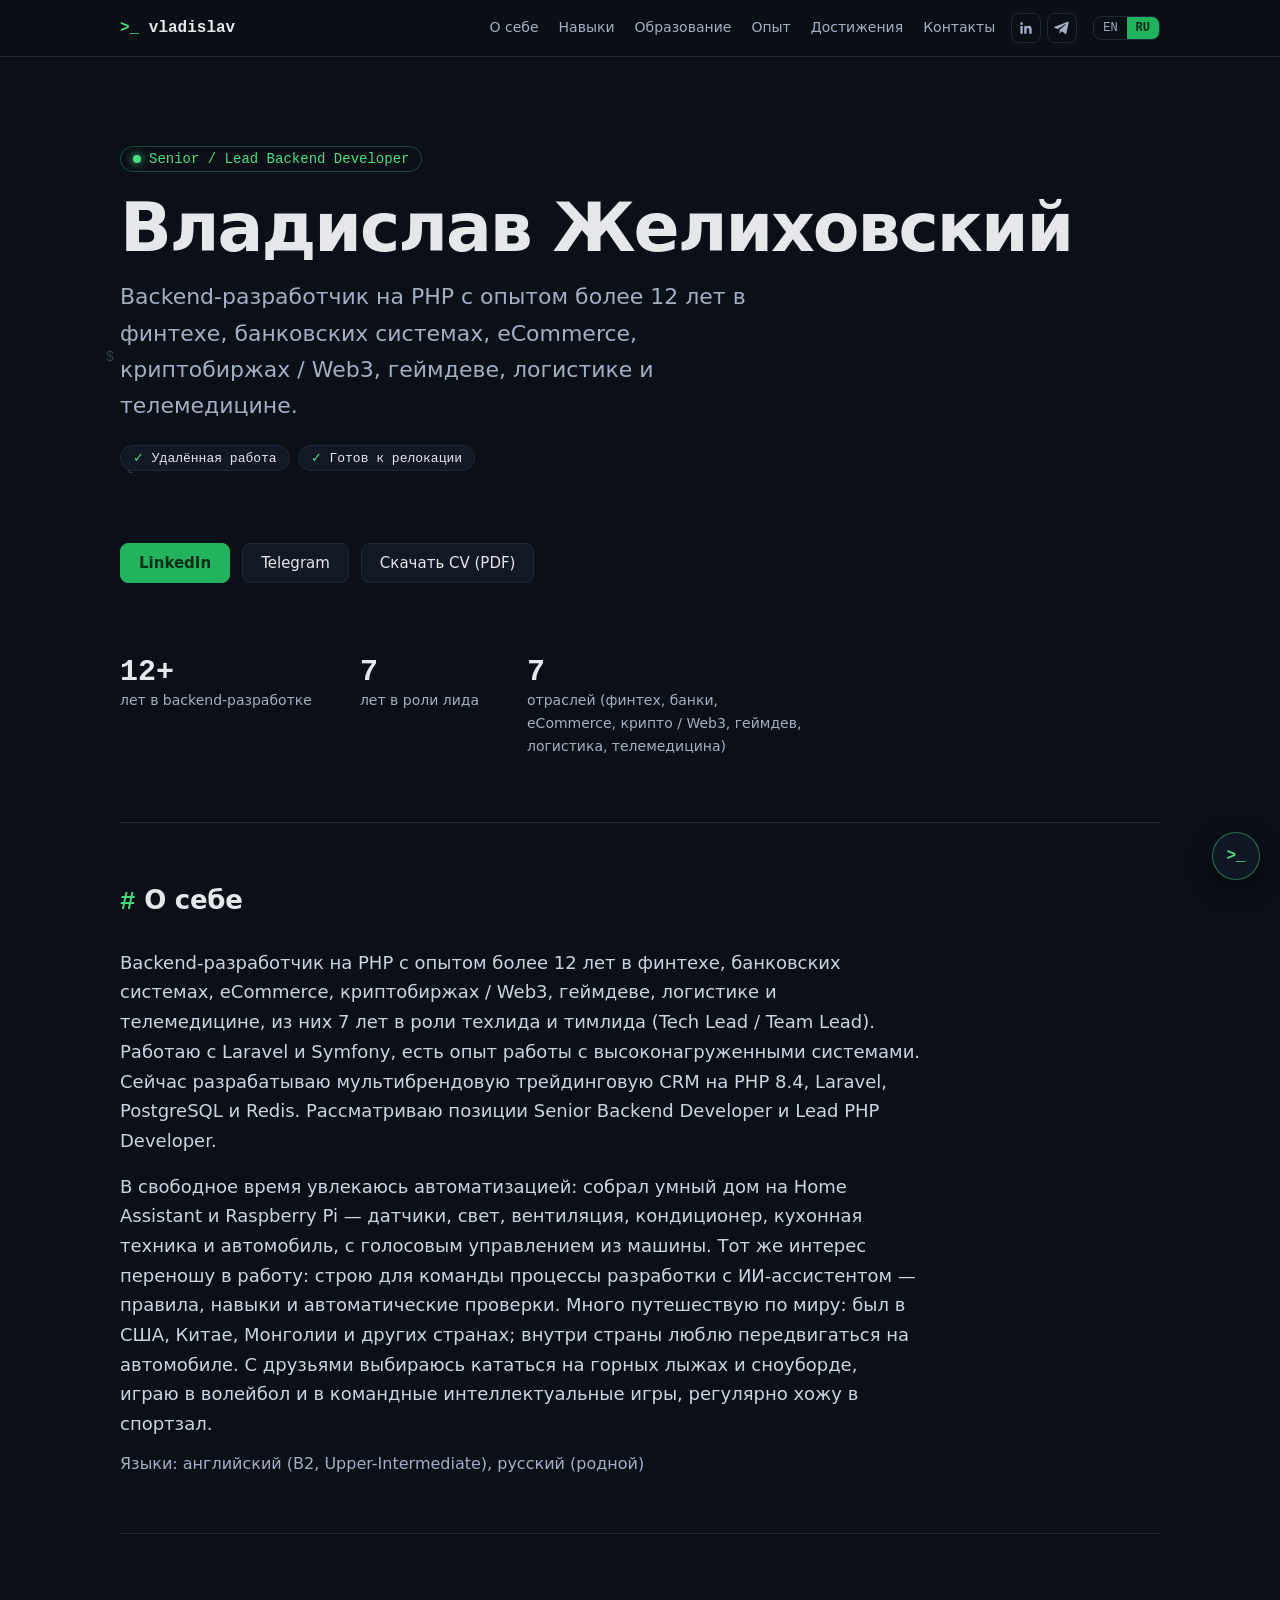
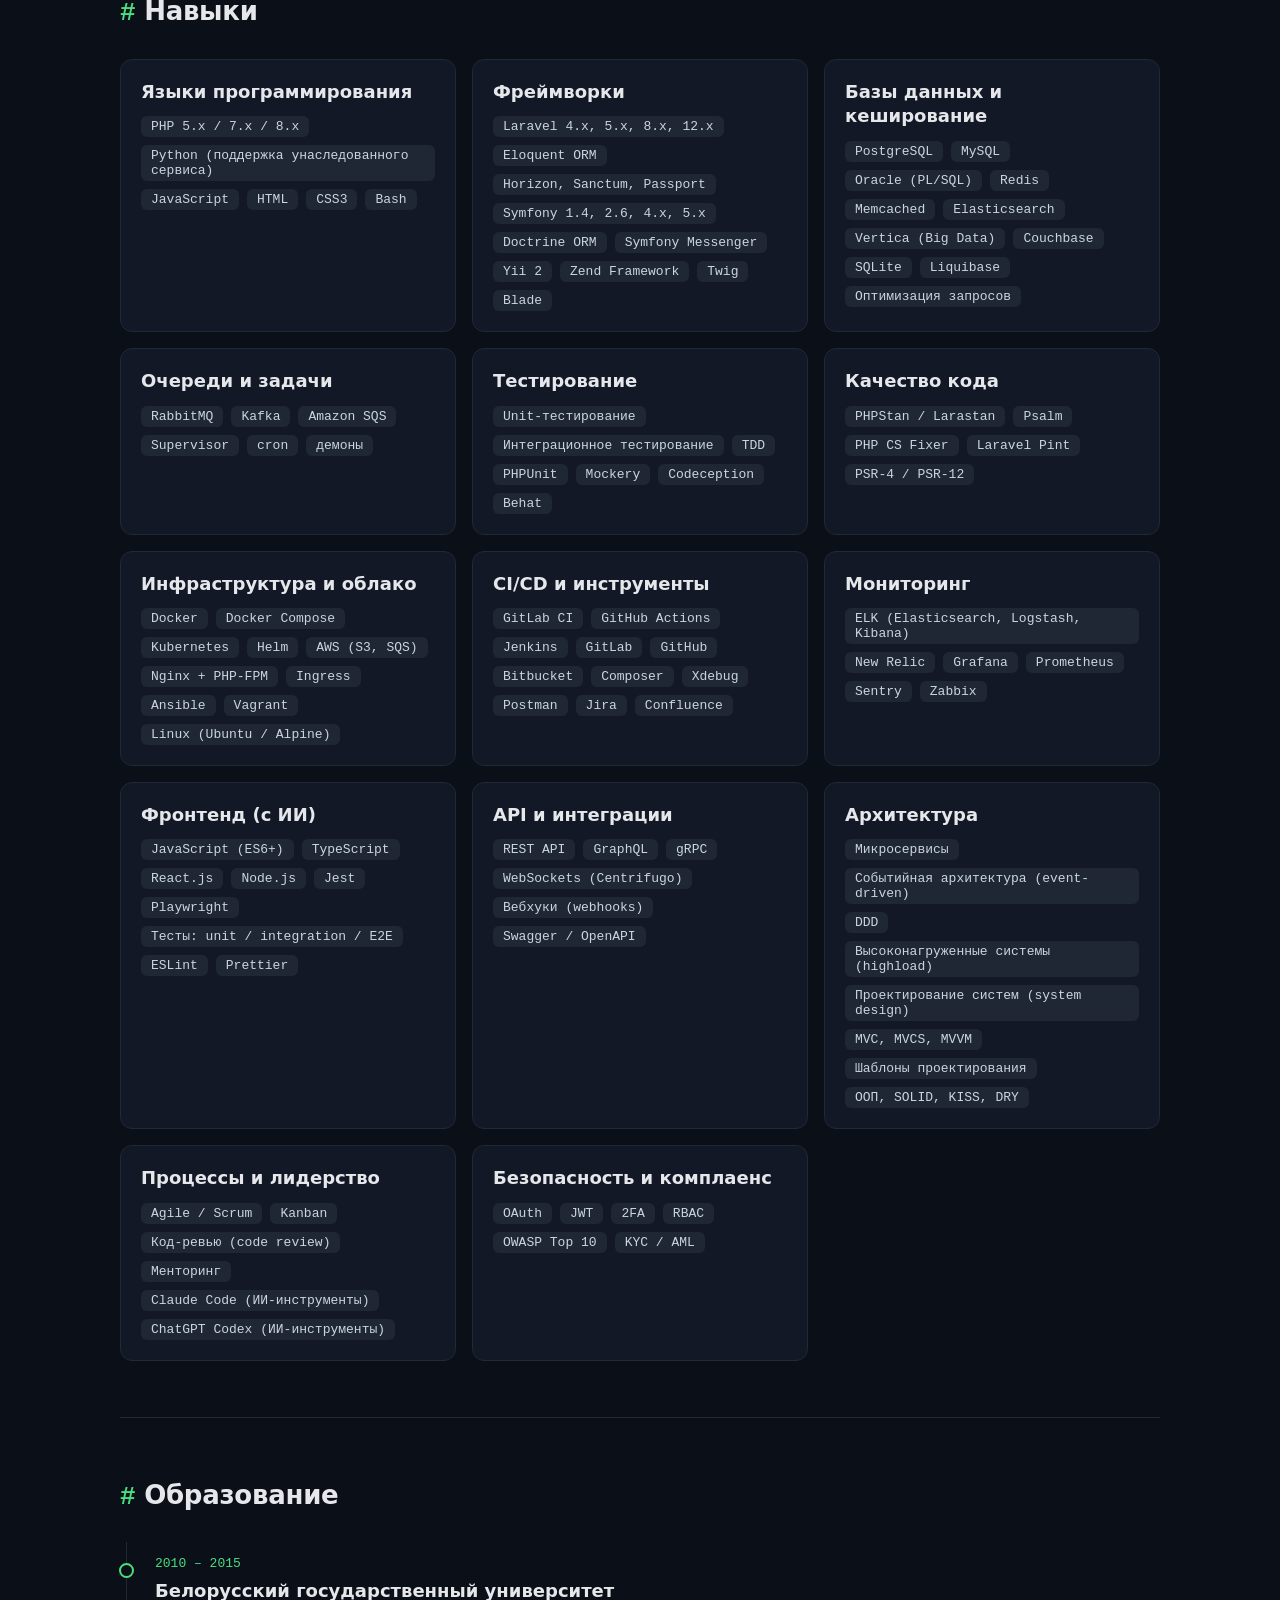
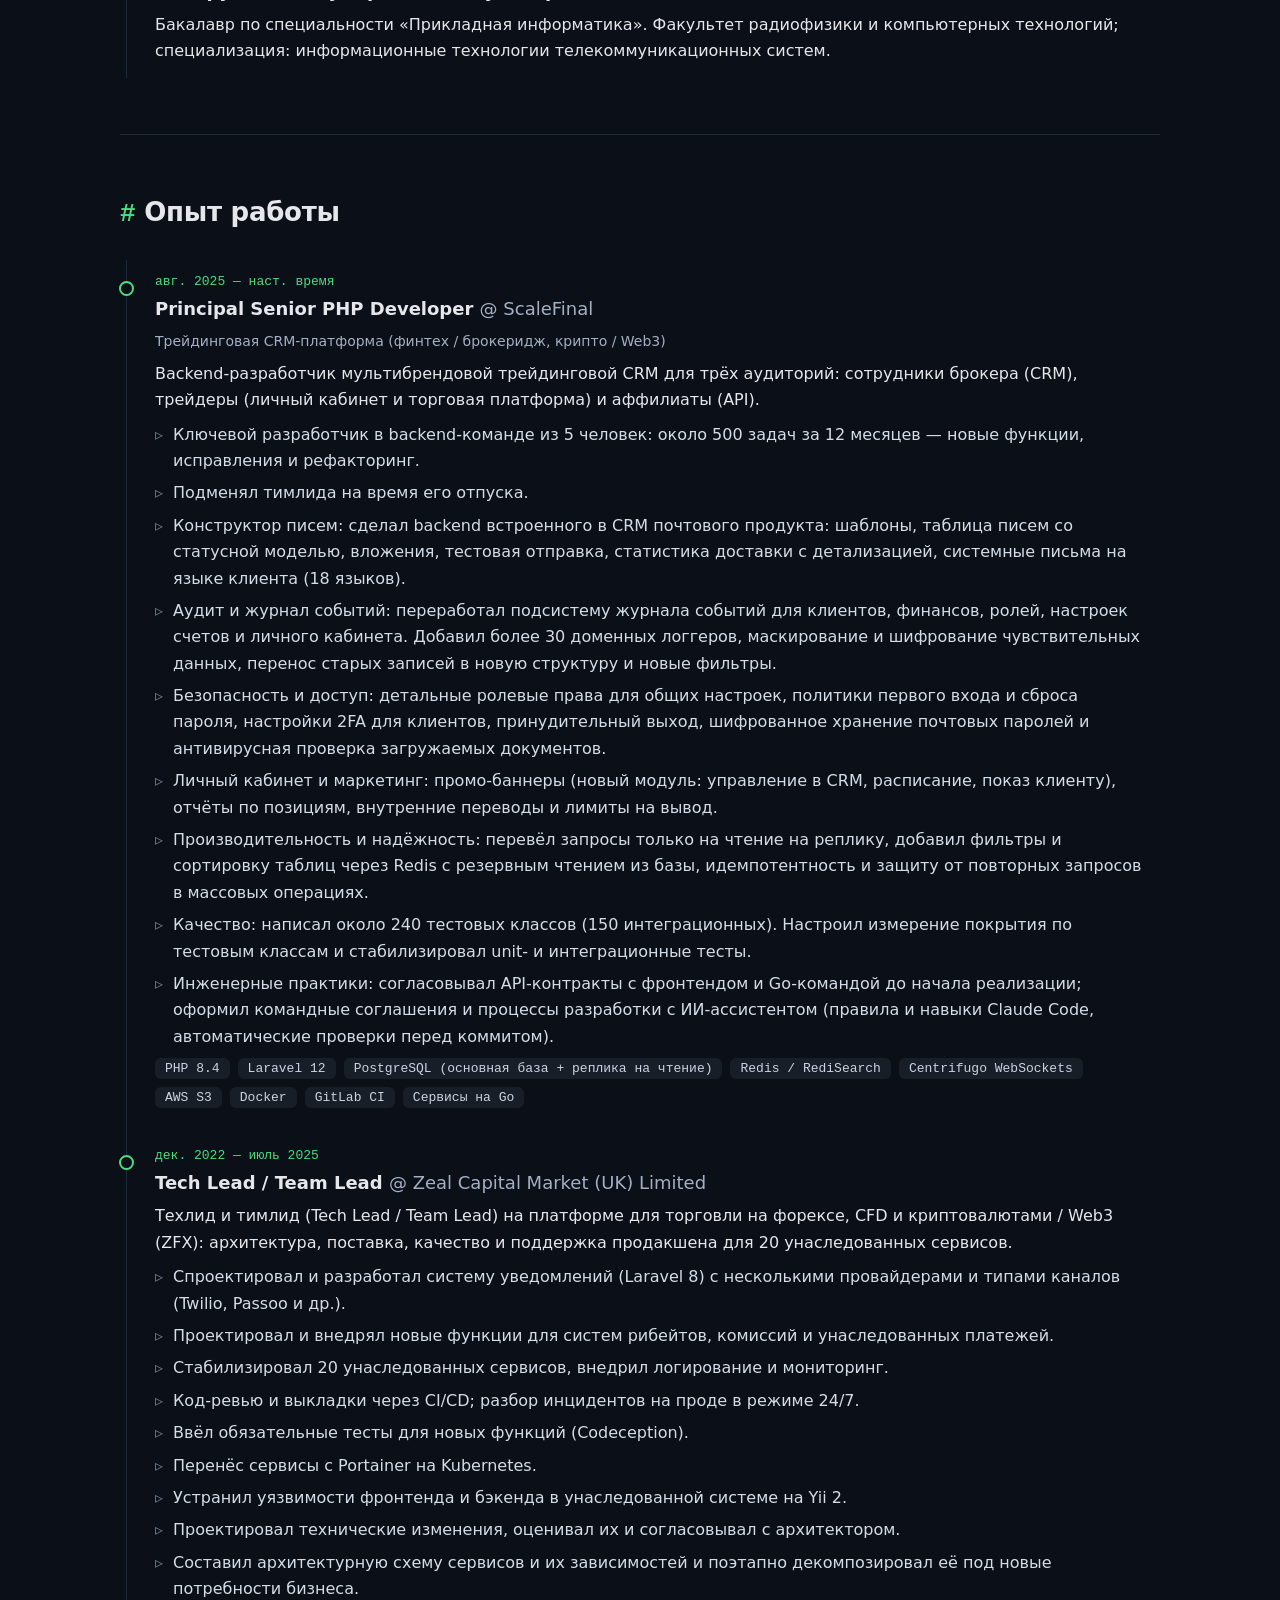
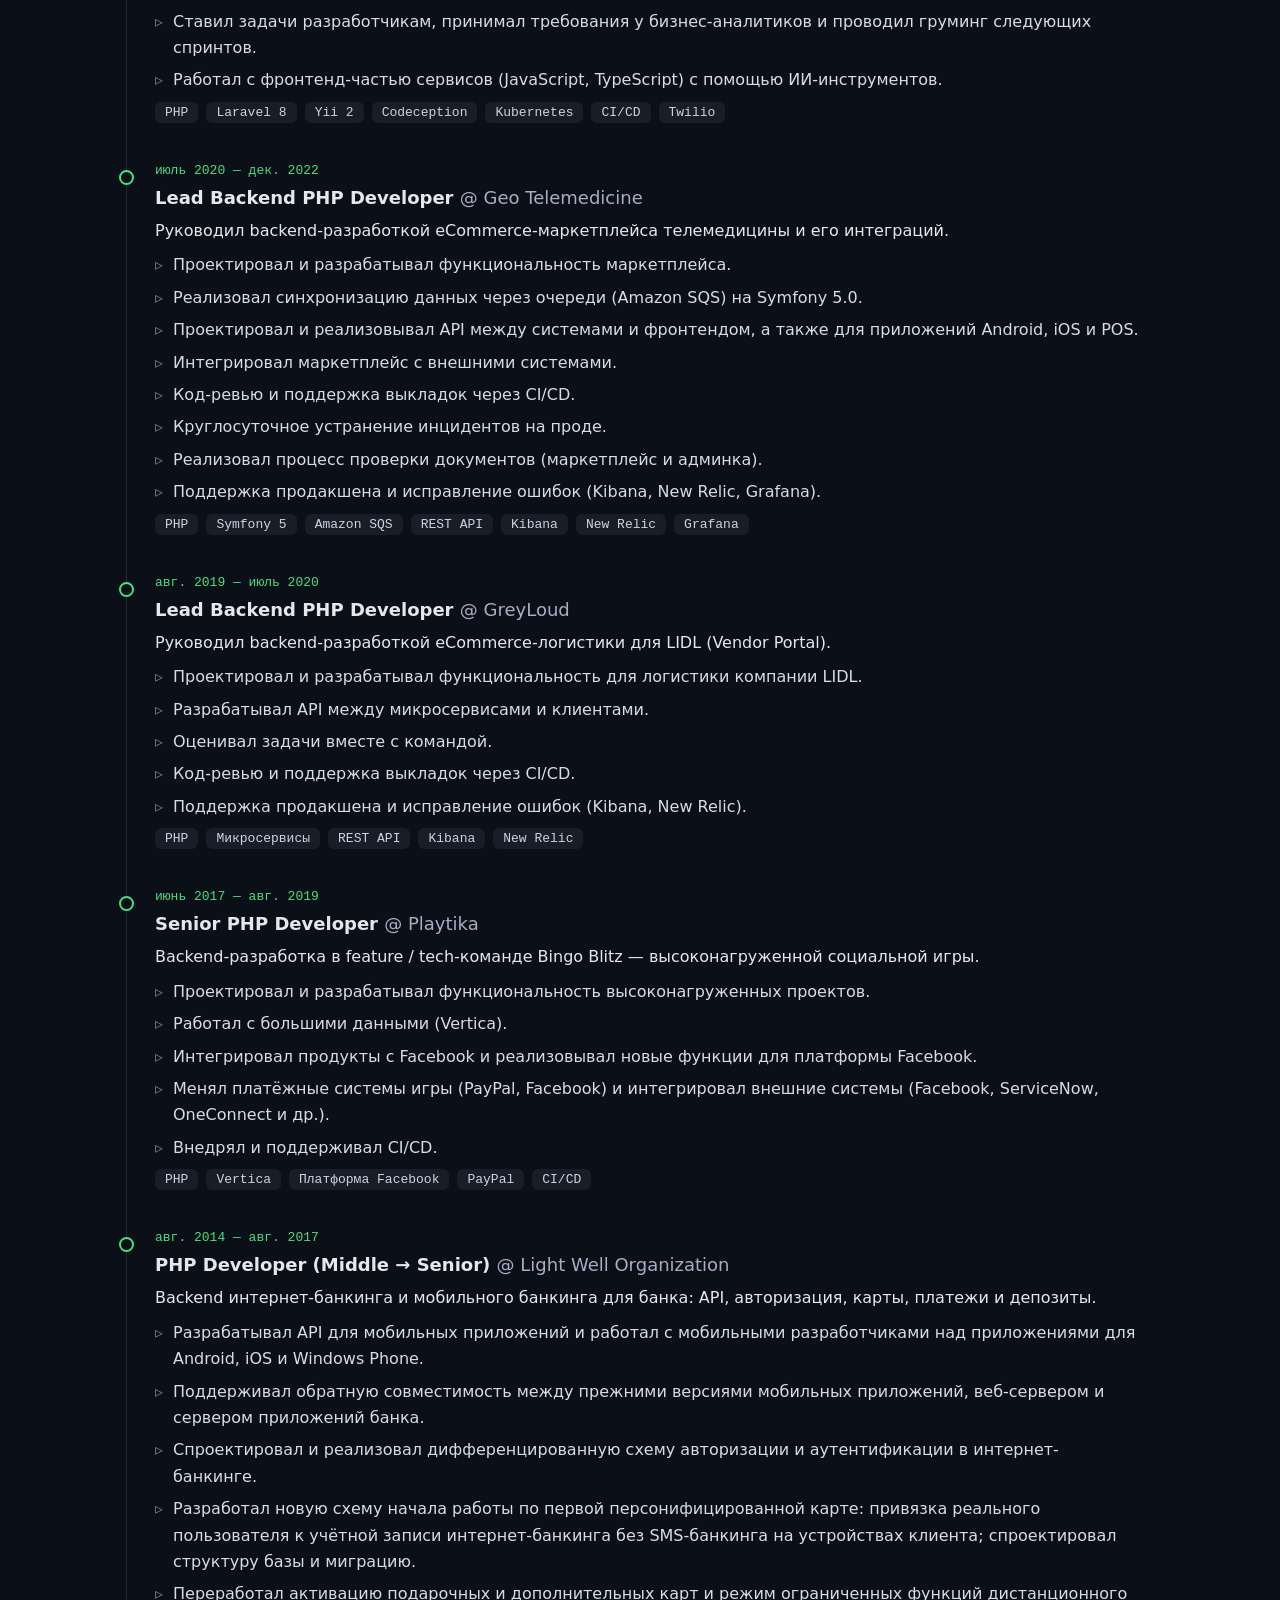
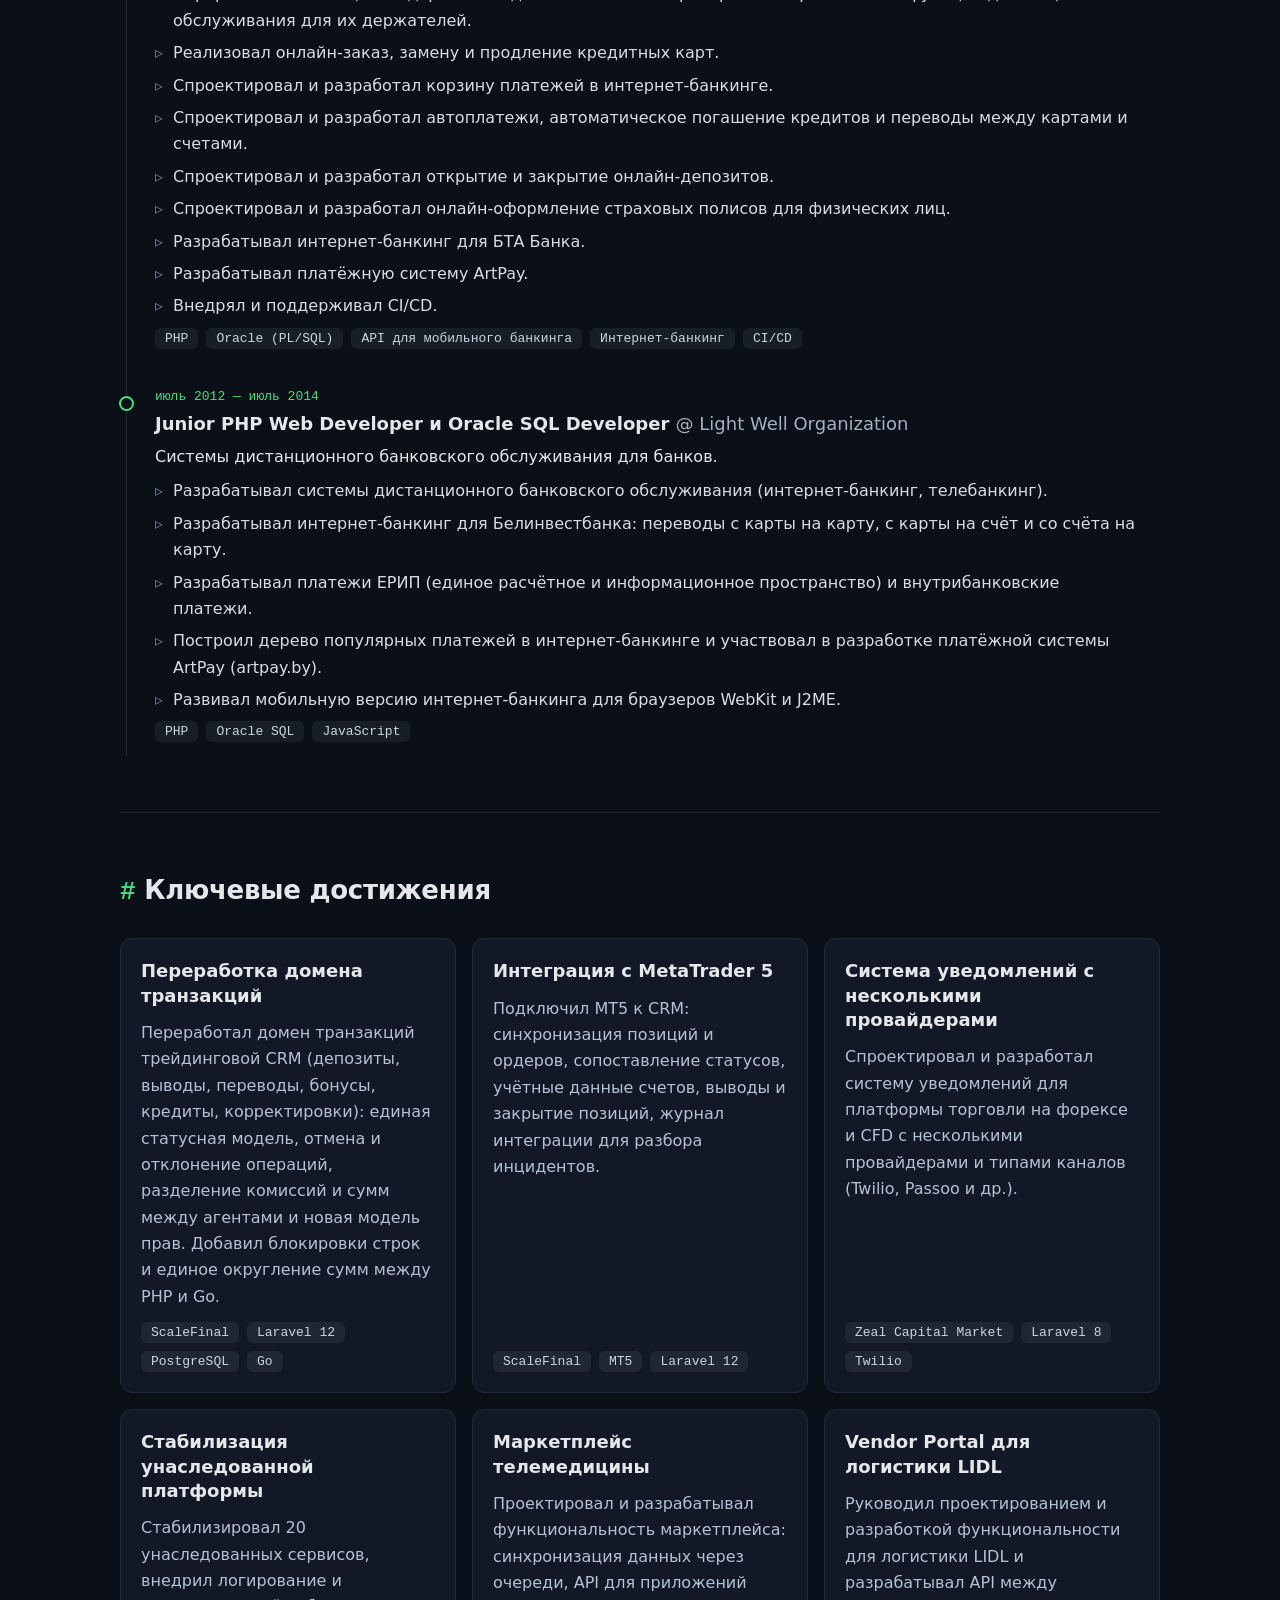
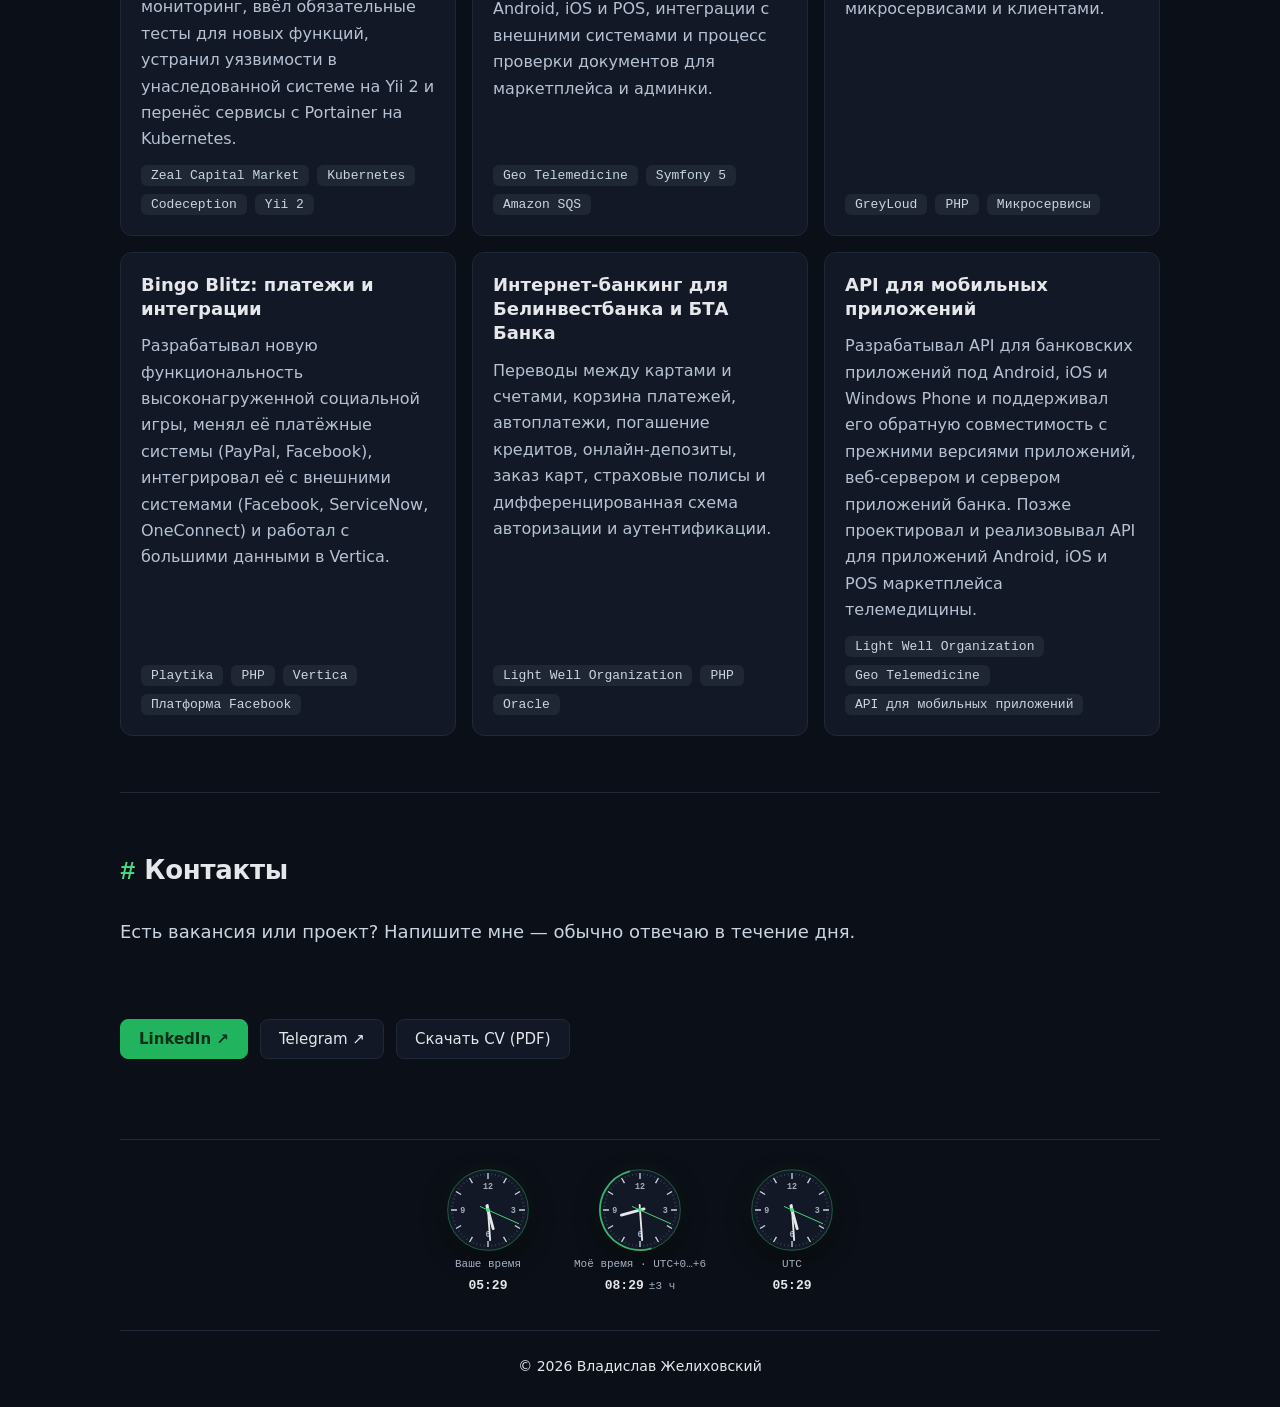
==== commit 8697927c: "Update site" ====
--- a/ru/index.html
+++ b/ru/index.html
@@ -1 +1 @@
-<!doctype html><html lang="ru"><head><meta charset="UTF-8"><meta name="viewport" content="width=device-width,initial-scale=1"><meta name="description" content="Backend-разработчик на PHP с опытом более 12 лет в финтехе, банковских системах, eCommerce, криптобиржах / Web3, геймдеве, логистике и телемедицине."><meta property="og:type" content="website"><meta property="og:url" content="https://vlad-zhelihovsky.github.io/ru/"><meta property="og:title" content="Владислав Желиховский — Senior / Lead Backend Developer"><meta property="og:description" content="Backend-разработчик на PHP с опытом более 12 лет в финтехе, банковских системах, eCommerce, криптобиржах / Web3, геймдеве, логистике и телемедицине."><meta property="og:image" content="https://vlad-zhelihovsky.github.io/og.png"><meta property="og:image:width" content="1200"><meta property="og:image:height" content="630"><meta name="twitter:card" content="summary_large_image"><link rel="canonical" href="https://vlad-zhelihovsky.github.io/ru/"><script type="application/ld+json">{"@context":"https://schema.org","@type":"Person","name":"Владислав Желиховский","jobTitle":"Senior / Lead Backend Developer","description":"Backend-разработчик на PHP с опытом более 12 лет в финтехе, банковских системах, eCommerce, криптобиржах / Web3, геймдеве, логистике и телемедицине, из них 7 лет в роли техлида и тимлида (Tech Lead / Team Lead). Работаю с Laravel и Symfony, есть опыт работы с высоконагруженными системами. Сейчас разрабатываю мультибрендовую трейдинговую CRM на PHP 8.4, Laravel, PostgreSQL и Redis. Рассматриваю позиции Senior Backend Developer и Lead PHP Developer.","url":"https://vlad-zhelihovsky.github.io/ru/","image":"https://vlad-zhelihovsky.github.io/og.png","sameAs":["https://www.linkedin.com/in/vladislav-zhelihovsky-81b3a1a6","https://t.me/powerduals"],"alumniOf":[{"@type":"CollegeOrUniversity","name":"Белорусский государственный университет"}],"knowsLanguage":["английский","русский"],"knowsAbout":["PHP 5.x / 7.x / 8.x","Python (поддержка унаследованного сервиса)","JavaScript","HTML","CSS3","Bash","Laravel 4.x, 5.x, 8.x, 12.x","Eloquent ORM","Horizon, Sanctum, Passport","Symfony 1.4, 2.6, 4.x, 5.x","Doctrine ORM","Symfony Messenger","Yii 2","Zend Framework","Twig","Blade","PostgreSQL","MySQL","Oracle (PL/SQL)","Redis","Memcached","Elasticsearch","Vertica (Big Data)","Couchbase","SQLite","Liquibase","Оптимизация запросов","RabbitMQ","Kafka","Amazon SQS","Supervisor","cron","демоны","Unit-тестирование","Интеграционное тестирование","TDD","PHPUnit","Mockery","Codeception","Behat","PHPStan / Larastan","Psalm","PHP CS Fixer","Laravel Pint","PSR-4 / PSR-12","Docker","Docker Compose","Kubernetes","Helm","AWS (S3, SQS)","Nginx + PHP-FPM","Ingress","Ansible","Vagrant","Linux (Ubuntu / Alpine)","GitLab CI","GitHub Actions","Jenkins","GitLab","GitHub","Bitbucket","Composer","Xdebug","Postman","Jira","Confluence","ELK (Elasticsearch, Logstash, Kibana)","New Relic","Grafana","Prometheus","Sentry","Zabbix","JavaScript (ES6+)","TypeScript","React.js","Node.js","Jest","Playwright","Тесты: unit / integration / E2E","ESLint","Prettier","REST API","GraphQL","gRPC","WebSockets (Centrifugo)","Вебхуки (webhooks)","Swagger / OpenAPI","Микросервисы","Событийная архитектура (event-driven)","DDD","Высоконагруженные системы (highload)","Проектирование систем (system design)","MVC, MVCS, MVVM","Шаблоны проектирования","ООП, SOLID, KISS, DRY","Agile / Scrum","Kanban","Код-ревью (code review)","Менторинг","Claude Code (ИИ-инструменты)","OAuth","JWT","2FA","RBAC","OWASP Top 10","KYC / AML"]}</script><link rel="icon" href="data:image/svg+xml,<svg xmlns='http://www.w3.org/2000/svg' viewBox='0 0 100 100'><rect width='100' height='100' rx='22' fill='%230b0f17'/><text x='50' y='68' font-size='54' text-anchor='middle' fill='%234ade80' font-family='monospace'>&gt;_</text></svg>"><title>Владислав Желиховский — Senior / Lead Backend Developer</title><script>!function(){var t=document.cookie.match(/(?:^|; )lang=(en|ru)/),a=/\/ru\/?$/.test(location.pathname);!t||"ru"!==t[1]||a?document.addEventListener("click",function(t){var a=t.target.closest&&t.target.closest("a[data-lang]");a&&(document.cookie="lang="+a.getAttribute("data-lang")+"; path=/; max-age=31536000; SameSite=Lax")}):location.replace("ru/"+location.hash)}()</script><link rel="stylesheet" crossorigin href="../assets/index-CiFDfEcQ.css"><link rel="alternate" hreflang="en" href="https://vlad-zhelihovsky.github.io/"><link rel="alternate" hreflang="ru" href="https://vlad-zhelihovsky.github.io/ru/"><link rel="alternate" hreflang="x-default" href="https://vlad-zhelihovsky.github.io/"></head><body><div id="app"><header class="topbar"><div class="container topbar-inner"><a class="logo" href="#top"><span class="prompt">&gt;_</span> vladislav</a><nav><a href="#about">О себе</a><a href="#skills">Навыки</a><a href="#education">Образование</a><a href="#experience">Опыт</a><a href="#projects">Достижения</a><a href="#contact">Контакты</a></nav><div class="social"><a href="https://www.linkedin.com/in/vladislav-zhelihovsky-81b3a1a6" aria-label="LinkedIn" title="LinkedIn" target="_blank" rel="noopener"><svg viewBox="0 0 24 24" aria-hidden="true"><path d="M20.447 20.452h-3.554v-5.569c0-1.328-.027-3.037-1.852-3.037-1.853 0-2.136 1.445-2.136 2.939v5.667H9.351V9h3.414v1.561h.046c.477-.9 1.637-1.85 3.37-1.85 3.601 0 4.267 2.37 4.267 5.455v6.286zM5.337 7.433c-1.144 0-2.063-.926-2.063-2.065 0-1.138.92-2.063 2.063-2.063 1.14 0 2.064.925 2.064 2.063 0 1.139-.925 2.065-2.064 2.065zm1.782 13.019H3.555V9h3.564v11.452z"></path></svg></a><a href="https://t.me/powerduals" aria-label="Telegram" title="Telegram" target="_blank" rel="noopener"><svg viewBox="0 0 24 24" aria-hidden="true"><path d="M21.94 4.3 18.6 19.9c-.25 1.1-.9 1.37-1.82.85l-5.03-3.7-2.43 2.33c-.27.27-.5.5-1.01.5l.36-5.12 9.32-8.42c.4-.36-.09-.56-.63-.2L5.85 13.4.9 11.85c-1.08-.34-1.1-1.08.22-1.6L20.5 2.8c.9-.33 1.68.2 1.44 1.5Z"></path></svg></a></div><div class="lang" role="group" aria-label="Язык"><a href="../" data-lang="en" hreflang="en" class="">EN</a><a href="../ru/" data-lang="ru" hreflang="ru" class="active" aria-current="true">RU</a></div></div></header><main id="top" class="container"><section class="hero"><p class="eyebrow"><span class="dot"></span> Senior / Lead Backend Developer</p><h1>Владислав Желиховский</h1><p class="tagline">Backend-разработчик на PHP с опытом более 12 лет в финтехе, банковских системах, eCommerce, криптобиржах / Web3, геймдеве, логистике и телемедицине.</p><ul class="open-to" aria-label="Что ищу"><li>Удалённая работа</li><li>Готов к релокации</li></ul><div class="hero-actions"><a class="primary btn" href="https://www.linkedin.com/in/vladislav-zhelihovsky-81b3a1a6" target="_blank" rel="noopener">LinkedIn</a><a class="btn" href="https://t.me/powerduals" target="_blank" rel="noopener">Telegram</a><a class="btn" href="../Vladislav_Zhelihovsky_CV_RU.pdf" download>Скачать CV (PDF)</a></div><dl class="stats"><div><dt>12+</dt><dd>лет в backend-разработке</dd></div><div><dt>7</dt><dd>лет в роли лида</dd></div><div><dt>7</dt><dd>отраслей (финтех, банки, eCommerce, крипто / Web3, геймдев, логистика, телемедицина)</dd></div></dl></section><section id="about"><h2><span class="hash">#</span> О себе</h2><p class="lead">Backend-разработчик на PHP с опытом более 12 лет в финтехе, банковских системах, eCommerce, криптобиржах / Web3, геймдеве, логистике и телемедицине, из них 7 лет в роли техлида и тимлида (Tech Lead / Team Lead). Работаю с Laravel и Symfony, есть опыт работы с высоконагруженными системами. Сейчас разрабатываю мультибрендовую трейдинговую CRM на PHP 8.4, Laravel, PostgreSQL и Redis. Рассматриваю позиции Senior Backend Developer и Lead PHP Developer.</p><p class="lead">В свободное время увлекаюсь автоматизацией: собрал умный дом на Home Assistant и Raspberry Pi — датчики, свет, вентиляция, кондиционер, кухонная техника и автомобиль, с голосовым управлением из машины. Тот же интерес переношу в работу: строю для команды процессы разработки с ИИ-ассистентом — правила, навыки и автоматические проверки. Много путешествую по миру: был в США, Китае, Монголии и других странах; внутри страны люблю передвигаться на автомобиле. С друзьями выбираюсь кататься на горных лыжах и сноуборде, играю в волейбол и в командные интеллектуальные игры, регулярно хожу в спортзал.</p><p class="muted">Языки: английский (B2, Upper-Intermediate), русский (родной)</p></section><section id="skills"><h2><span class="hash">#</span> Навыки</h2><div class="grid skills"><article class="card"><h3>Языки программирования</h3><ul class="tags"><li>PHP 5.x / 7.x / 8.x</li><li>Python (поддержка унаследованного сервиса)</li><li>JavaScript</li><li>HTML</li><li>CSS3</li><li>Bash</li></ul></article><article class="card"><h3>Фреймворки</h3><ul class="tags"><li>Laravel 4.x, 5.x, 8.x, 12.x</li><li>Eloquent ORM</li><li>Horizon, Sanctum, Passport</li><li>Symfony 1.4, 2.6, 4.x, 5.x</li><li>Doctrine ORM</li><li>Symfony Messenger</li><li>Yii 2</li><li>Zend Framework</li><li>Twig</li><li>Blade</li></ul></article><article class="card"><h3>Базы данных и кеширование</h3><ul class="tags"><li>PostgreSQL</li><li>MySQL</li><li>Oracle (PL/SQL)</li><li>Redis</li><li>Memcached</li><li>Elasticsearch</li><li>Vertica (Big Data)</li><li>Couchbase</li><li>SQLite</li><li>Liquibase</li><li>Оптимизация запросов</li></ul></article><article class="card"><h3>Очереди и задачи</h3><ul class="tags"><li>RabbitMQ</li><li>Kafka</li><li>Amazon SQS</li><li>Supervisor</li><li>cron</li><li>демоны</li></ul></article><article class="card"><h3>Тестирование</h3><ul class="tags"><li>Unit-тестирование</li><li>Интеграционное тестирование</li><li>TDD</li><li>PHPUnit</li><li>Mockery</li><li>Codeception</li><li>Behat</li></ul></article><article class="card"><h3>Качество кода</h3><ul class="tags"><li>PHPStan / Larastan</li><li>Psalm</li><li>PHP CS Fixer</li><li>Laravel Pint</li><li>PSR-4 / PSR-12</li></ul></article><article class="card"><h3>Инфраструктура и облако</h3><ul class="tags"><li>Docker</li><li>Docker Compose</li><li>Kubernetes</li><li>Helm</li><li>AWS (S3, SQS)</li><li>Nginx + PHP-FPM</li><li>Ingress</li><li>Ansible</li><li>Vagrant</li><li>Linux (Ubuntu / Alpine)</li></ul></article><article class="card"><h3>CI/CD и инструменты</h3><ul class="tags"><li>GitLab CI</li><li>GitHub Actions</li><li>Jenkins</li><li>GitLab</li><li>GitHub</li><li>Bitbucket</li><li>Composer</li><li>Xdebug</li><li>Postman</li><li>Jira</li><li>Confluence</li></ul></article><article class="card"><h3>Мониторинг</h3><ul class="tags"><li>ELK (Elasticsearch, Logstash, Kibana)</li><li>New Relic</li><li>Grafana</li><li>Prometheus</li><li>Sentry</li><li>Zabbix</li></ul></article><article class="card"><h3>Фронтенд (с ИИ)</h3><ul class="tags"><li>JavaScript (ES6+)</li><li>TypeScript</li><li>React.js</li><li>Node.js</li><li>Jest</li><li>Playwright</li><li>Тесты: unit / integration / E2E</li><li>ESLint</li><li>Prettier</li></ul></article><article class="card"><h3>API и интеграции</h3><ul class="tags"><li>REST API</li><li>GraphQL</li><li>gRPC</li><li>WebSockets (Centrifugo)</li><li>Вебхуки (webhooks)</li><li>Swagger / OpenAPI</li></ul></article><article class="card"><h3>Архитектура</h3><ul class="tags"><li>Микросервисы</li><li>Событийная архитектура (event-driven)</li><li>DDD</li><li>Высоконагруженные системы (highload)</li><li>Проектирование систем (system design)</li><li>MVC, MVCS, MVVM</li><li>Шаблоны проектирования</li><li>ООП, SOLID, KISS, DRY</li></ul></article><article class="card"><h3>Процессы и лидерство</h3><ul class="tags"><li>Agile / Scrum</li><li>Kanban</li><li>Код-ревью (code review)</li><li>Менторинг</li><li>Claude Code (ИИ-инструменты)</li></ul></article><article class="card"><h3>Безопасность и комплаенс</h3><ul class="tags"><li>OAuth</li><li>JWT</li><li>2FA</li><li>RBAC</li><li>OWASP Top 10</li><li>KYC / AML</li></ul></article></div></section><section id="education"><h2><span class="hash">#</span> Образование</h2><ol class="timeline"><li><p class="period">2010 – 2015</p><h3>Белорусский государственный университет</h3><p>Бакалавр по специальности «Прикладная информатика». Факультет радиофизики и компьютерных технологий; специализация: информационные технологии телекоммуникационных систем.</p></li></ol></section><section id="experience"><h2><span class="hash">#</span> Опыт работы</h2><ol class="timeline"><li><p class="period">авг. 2025 — наст. время</p><h3>Principal Senior PHP Developer <span class="at">@ ScaleFinal</span></h3><p class="muted small">Трейдинговая CRM-платформа (финтех / брокеридж, крипто / Web3)</p><p>Backend-разработчик мультибрендовой трейдинговой CRM для трёх аудиторий: сотрудники брокера (CRM), трейдеры (личный кабинет и торговая платформа) и аффилиаты (API).</p><ul class="highlights"><li>Ключевой разработчик в backend-команде из 5 человек: около 500 задач за 12 месяцев — новые функции, исправления и рефакторинг.</li><li>Подменял тимлида на время его отпуска.</li><li>Конструктор писем: сделал backend встроенного в CRM почтового продукта: шаблоны, таблица писем со статусной моделью, вложения, тестовая отправка, статистика доставки с детализацией, системные письма на языке клиента (18 языков).</li><li>Аудит и журнал событий: переработал подсистему журнала событий для клиентов, финансов, ролей, настроек счетов и личного кабинета. Добавил более 30 доменных логгеров, маскирование и шифрование чувствительных данных, перенос старых записей в новую структуру и новые фильтры.</li><li>Безопасность и доступ: детальные ролевые права для общих настроек, политики первого входа и сброса пароля, настройки 2FA для клиентов, принудительный выход, шифрованное хранение почтовых паролей и антивирусная проверка загружаемых документов.</li><li>Личный кабинет и маркетинг: промо-баннеры (новый модуль: управление в CRM, расписание, показ клиенту), отчёты по позициям, внутренние переводы и лимиты на вывод.</li><li>Производительность и надёжность: перевёл запросы только на чтение на реплику, добавил фильтры и сортировку таблиц через Redis с резервным чтением из базы, идемпотентность и защиту от повторных запросов в массовых операциях.</li><li>Качество: написал около 240 тестовых классов (150 интеграционных). Настроил измерение покрытия по тестовым классам и стабилизировал unit- и интеграционные тесты.</li><li>Инженерные практики: согласовывал API-контракты с фронтендом и Go-командой до начала реализации; оформил командные соглашения и процессы разработки с ИИ-ассистентом (правила и навыки Claude Code, автоматические проверки перед коммитом).</li></ul><ul class="tags"><li>PHP 8.4</li><li>Laravel 12</li><li>PostgreSQL (основная база + реплика на чтение)</li><li>Redis / RediSearch</li><li>Centrifugo WebSockets</li><li>AWS S3</li><li>Docker</li><li>GitLab CI</li><li>Сервисы на Go</li></ul></li><li><p class="period">дек. 2022 — июль 2025</p><h3>Tech Lead / Team Lead <span class="at">@ Zeal Capital Market (UK) Limited</span></h3><p>Техлид и тимлид (Tech Lead / Team Lead) на платформе для торговли на форексе, CFD и криптовалютами / Web3 (ZFX): архитектура, поставка, качество и поддержка продакшена для 20 унаследованных сервисов.</p><ul class="highlights"><li>Спроектировал и разработал систему уведомлений (Laravel 8) с несколькими провайдерами и типами каналов (Twilio, Passoo и др.).</li><li>Проектировал и внедрял новые функции для систем рибейтов, комиссий и унаследованных платежей.</li><li>Стабилизировал 20 унаследованных сервисов, внедрил логирование и мониторинг.</li><li>Код-ревью и выкладки через CI/CD; разбор инцидентов на проде в режиме 24/7.</li><li>Ввёл обязательные тесты для новых функций (Codeception).</li><li>Перенёс сервисы с Portainer на Kubernetes.</li><li>Устранил уязвимости фронтенда и бэкенда в унаследованной системе на Yii 2.</li><li>Проектировал технические изменения, оценивал их и согласовывал с архитектором.</li><li>Составил архитектурную схему сервисов и их зависимостей и поэтапно декомпозировал её под новые потребности бизнеса.</li><li>Ставил задачи разработчикам, принимал требования у бизнес-аналитиков и проводил груминг следующих спринтов.</li><li>Работал с фронтенд-частью сервисов (JavaScript, TypeScript) с помощью ИИ-инструментов.</li></ul><ul class="tags"><li>PHP</li><li>Laravel 8</li><li>Yii 2</li><li>Codeception</li><li>Kubernetes</li><li>CI/CD</li><li>Twilio</li></ul></li><li><p class="period">июль 2020 — дек. 2022</p><h3>Lead Backend PHP Developer <span class="at">@ Geo Telemedicine</span></h3><p>Руководил backend-разработкой eCommerce-маркетплейса телемедицины и его интеграций.</p><ul class="highlights"><li>Проектировал и разрабатывал функциональность маркетплейса.</li><li>Реализовал синхронизацию данных через очереди (Amazon SQS) на Symfony 5.0.</li><li>Проектировал и реализовывал API между системами и фронтендом, а также для приложений Android, iOS и POS.</li><li>Интегрировал маркетплейс с внешними системами.</li><li>Код-ревью и поддержка выкладок через CI/CD.</li><li>Круглосуточное устранение инцидентов на проде.</li><li>Реализовал процесс проверки документов (маркетплейс и админка).</li><li>Поддержка продакшена и исправление ошибок (Kibana, New Relic, Grafana).</li></ul><ul class="tags"><li>PHP</li><li>Symfony 5</li><li>Amazon SQS</li><li>REST API</li><li>Kibana</li><li>New Relic</li><li>Grafana</li></ul></li><li><p class="period">авг. 2019 — июль 2020</p><h3>Lead Backend PHP Developer <span class="at">@ GreyLoud</span></h3><p>Руководил backend-разработкой eCommerce-логистики для LIDL (Vendor Portal).</p><ul class="highlights"><li>Проектировал и разрабатывал функциональность для логистики компании LIDL.</li><li>Разрабатывал API между микросервисами и клиентами.</li><li>Оценивал задачи вместе с командой.</li><li>Код-ревью и поддержка выкладок через CI/CD.</li><li>Поддержка продакшена и исправление ошибок (Kibana, New Relic).</li></ul><ul class="tags"><li>PHP</li><li>Микросервисы</li><li>REST API</li><li>Kibana</li><li>New Relic</li></ul></li><li><p class="period">июнь 2017 — авг. 2019</p><h3>Senior PHP Developer <span class="at">@ Playtika</span></h3><p>Backend-разработка в feature / tech-команде Bingo Blitz — высоконагруженной социальной игры.</p><ul class="highlights"><li>Проектировал и разрабатывал функциональность высоконагруженных проектов.</li><li>Работал с большими данными (Vertica).</li><li>Интегрировал продукты с Facebook и реализовывал новые функции для платформы Facebook.</li><li>Менял платёжные системы игры (PayPal, Facebook) и интегрировал внешние системы (Facebook, ServiceNow, OneConnect и др.).</li><li>Внедрял и поддерживал CI/CD.</li></ul><ul class="tags"><li>PHP</li><li>Vertica</li><li>Платформа Facebook</li><li>PayPal</li><li>CI/CD</li></ul></li><li><p class="period">авг. 2014 — авг. 2017</p><h3>PHP Developer (Middle → Senior) <span class="at">@ Light Well Organization</span></h3><p>Backend интернет-банкинга и мобильного банкинга для банка: API, авторизация, карты, платежи и депозиты.</p><ul class="highlights"><li>Разрабатывал API для мобильных приложений и работал с мобильными разработчиками над приложениями для Android, iOS и Windows Phone.</li><li>Поддерживал обратную совместимость между прежними версиями мобильных приложений, веб-сервером и сервером приложений банка.</li><li>Спроектировал и реализовал дифференцированную схему авторизации и аутентификации в интернет-банкинге.</li><li>Разработал новую схему начала работы по первой персонифицированной карте: привязка реального пользователя к учётной записи интернет-банкинга без SMS-банкинга на устройствах клиента; спроектировал структуру базы и миграцию.</li><li>Переработал активацию подарочных и дополнительных карт и режим ограниченных функций дистанционного обслуживания для их держателей.</li><li>Реализовал онлайн-заказ, замену и продление кредитных карт.</li><li>Спроектировал и разработал корзину платежей в интернет-банкинге.</li><li>Спроектировал и разработал автоплатежи, автоматическое погашение кредитов и переводы между картами и счетами.</li><li>Спроектировал и разработал открытие и закрытие онлайн-депозитов.</li><li>Спроектировал и разработал онлайн-оформление страховых полисов для физических лиц.</li><li>Разрабатывал интернет-банкинг для БТА Банка.</li><li>Разрабатывал платёжную систему ArtPay.</li><li>Внедрял и поддерживал CI/CD.</li></ul><ul class="tags"><li>PHP</li><li>Oracle (PL/SQL)</li><li>API для мобильного банкинга</li><li>Интернет-банкинг</li><li>CI/CD</li></ul></li><li><p class="period">июль 2012 — июль 2014</p><h3>Junior PHP Web Developer и Oracle SQL Developer <span class="at">@ Light Well Organization</span></h3><p>Системы дистанционного банковского обслуживания для банков.</p><ul class="highlights"><li>Разрабатывал системы дистанционного банковского обслуживания (интернет-банкинг, телебанкинг).</li><li>Разрабатывал интернет-банкинг для Белинвестбанка: переводы с карты на карту, с карты на счёт и со счёта на карту.</li><li>Разрабатывал платежи ЕРИП (единое расчётное и информационное пространство) и внутрибанковские платежи.</li><li>Построил дерево популярных платежей в интернет-банкинге и участвовал в разработке платёжной системы ArtPay (artpay.by).</li><li>Развивал мобильную версию интернет-банкинга для браузеров WebKit и J2ME.</li></ul><ul class="tags"><li>PHP</li><li>Oracle SQL</li><li>JavaScript</li></ul></li></ol></section><section id="projects"><h2><span class="hash">#</span> Ключевые достижения</h2><div class="grid"><article class="card"><h3>Переработка домена транзакций</h3><p>Переработал домен транзакций трейдинговой CRM (депозиты, выводы, переводы, бонусы, кредиты, корректировки): единая статусная модель, отмена и отклонение операций, разделение комиссий и сумм между агентами и новая модель прав. Добавил блокировки строк и единое округление сумм между PHP и Go.</p><ul class="tags"><li>ScaleFinal</li><li>Laravel 12</li><li>PostgreSQL</li><li>Go</li></ul></article><article class="card"><h3>Интеграция с MetaTrader 5</h3><p>Подключил MT5 к CRM: синхронизация позиций и ордеров, сопоставление статусов, учётные данные счетов, выводы и закрытие позиций, журнал интеграции для разбора инцидентов.</p><ul class="tags"><li>ScaleFinal</li><li>MT5</li><li>Laravel 12</li></ul></article><article class="card"><h3>Система уведомлений с несколькими провайдерами</h3><p>Спроектировал и разработал систему уведомлений для платформы торговли на форексе и CFD с несколькими провайдерами и типами каналов (Twilio, Passoo и др.).</p><ul class="tags"><li>Zeal Capital Market</li><li>Laravel 8</li><li>Twilio</li></ul></article><article class="card"><h3>Стабилизация унаследованной платформы</h3><p>Стабилизировал 20 унаследованных сервисов, внедрил логирование и мониторинг, ввёл обязательные тесты для новых функций, устранил уязвимости в унаследованной системе на Yii 2 и перенёс сервисы с Portainer на Kubernetes.</p><ul class="tags"><li>Zeal Capital Market</li><li>Kubernetes</li><li>Codeception</li><li>Yii 2</li></ul></article><article class="card"><h3>Маркетплейс телемедицины</h3><p>Проектировал и разрабатывал функциональность маркетплейса: синхронизация данных через очереди, API для приложений Android, iOS и POS, интеграции с внешними системами и процесс проверки документов для маркетплейса и админки.</p><ul class="tags"><li>Geo Telemedicine</li><li>Symfony 5</li><li>Amazon SQS</li></ul></article><article class="card"><h3>Vendor Portal для логистики LIDL</h3><p>Руководил проектированием и разработкой функциональности для логистики LIDL и разрабатывал API между микросервисами и клиентами.</p><ul class="tags"><li>GreyLoud</li><li>PHP</li><li>Микросервисы</li></ul></article><article class="card"><h3>Bingo Blitz: платежи и интеграции</h3><p>Разрабатывал новую функциональность высоконагруженной социальной игры, менял её платёжные системы (PayPal, Facebook), интегрировал её с внешними системами (Facebook, ServiceNow, OneConnect) и работал с большими данными в Vertica.</p><ul class="tags"><li>Playtika</li><li>PHP</li><li>Vertica</li><li>Платформа Facebook</li></ul></article><article class="card"><h3>Интернет-банкинг для Белинвестбанка и БТА Банка</h3><p>Переводы между картами и счетами, корзина платежей, автоплатежи, погашение кредитов, онлайн-депозиты, заказ карт, страховые полисы и дифференцированная схема авторизации и аутентификации.</p><ul class="tags"><li>Light Well Organization</li><li>PHP</li><li>Oracle</li></ul></article><article class="card"><h3>API для мобильных приложений</h3><p>Разрабатывал API для банковских приложений под Android, iOS и Windows Phone и поддерживал его обратную совместимость с прежними версиями приложений, веб-сервером и сервером приложений банка. Позже проектировал и реализовывал API для приложений Android, iOS и POS маркетплейса телемедицины.</p><ul class="tags"><li>Light Well Organization</li><li>Geo Telemedicine</li><li>API для мобильных приложений</li></ul></article></div></section><section id="contact"><h2><span class="hash">#</span> Контакты</h2><p class="lead">Есть вакансия или проект? Напишите мне — обычно отвечаю в течение дня.</p><div class="hero-actions"><a class="primary btn" href="https://www.linkedin.com/in/vladislav-zhelihovsky-81b3a1a6" target="_blank" rel="noopener">LinkedIn ↗ </a><a class="btn" href="https://t.me/powerduals" target="_blank" rel="noopener">Telegram ↗ </a><a class="btn" href="../Vladislav_Zhelihovsky_CV_RU.pdf" download>Скачать CV (PDF)</a></div></section></main><footer class="container footer"><span>© <span data-year>2026</span> Владислав Желиховский</span></footer></div><script>document.querySelectorAll("[data-year]").forEach(function(e){e.textContent=(new Date).getFullYear()})</script><script defer="defer" src="../trail.js?v=12"></script><script defer="defer" src="../nav.js?v=3"></script><script defer="defer" src="../matrix.js?v=2"></script><script defer="defer" src="../touch.js?v=2"></script><script defer="defer" src="../clocks.js?v=3"></script><script defer="defer" src="../portal.js?v=3"></script><script defer="defer" src="../weather.js?v=3"></script><script defer="defer" src="../terminal.js?v=5"></script></body></html>+<!doctype html><html lang="ru"><head><meta charset="UTF-8"><meta name="viewport" content="width=device-width,initial-scale=1"><meta name="description" content="Backend-разработчик на PHP с опытом более 12 лет в финтехе, банковских системах, eCommerce, криптобиржах / Web3, геймдеве, логистике и телемедицине."><meta property="og:type" content="website"><meta property="og:url" content="https://vlad-zhelihovsky.github.io/ru/"><meta property="og:title" content="Владислав Желиховский — Senior / Lead Backend Developer"><meta property="og:description" content="Backend-разработчик на PHP с опытом более 12 лет в финтехе, банковских системах, eCommerce, криптобиржах / Web3, геймдеве, логистике и телемедицине."><meta property="og:image" content="https://vlad-zhelihovsky.github.io/og.png"><meta property="og:image:width" content="1200"><meta property="og:image:height" content="630"><meta name="twitter:card" content="summary_large_image"><link rel="canonical" href="https://vlad-zhelihovsky.github.io/ru/"><script type="application/ld+json">{"@context":"https://schema.org","@type":"Person","name":"Владислав Желиховский","jobTitle":"Senior / Lead Backend Developer","description":"Backend-разработчик на PHP с опытом более 12 лет в финтехе, банковских системах, eCommerce, криптобиржах / Web3, геймдеве, логистике и телемедицине, из них 7 лет в роли техлида и тимлида (Tech Lead / Team Lead). Работаю с Laravel и Symfony, есть опыт работы с высоконагруженными системами. Сейчас разрабатываю мультибрендовую трейдинговую CRM на PHP 8.4, Laravel, PostgreSQL и Redis. Рассматриваю позиции Senior Backend Developer и Lead PHP Developer.","url":"https://vlad-zhelihovsky.github.io/ru/","image":"https://vlad-zhelihovsky.github.io/og.png","sameAs":["https://www.linkedin.com/in/vladislav-zhelihovsky-81b3a1a6","https://t.me/powerduals"],"alumniOf":[{"@type":"CollegeOrUniversity","name":"Белорусский государственный университет"}],"knowsLanguage":["английский","русский"],"knowsAbout":["PHP 5.x / 7.x / 8.x","Python (поддержка унаследованного сервиса)","JavaScript","HTML","CSS3","Bash","Laravel 4.x, 5.x, 8.x, 12.x","Eloquent ORM","Horizon, Sanctum, Passport","Symfony 1.4, 2.6, 4.x, 5.x","Doctrine ORM","Symfony Messenger","Yii 2","Zend Framework","Twig","Blade","PostgreSQL","MySQL","Oracle (PL/SQL)","Redis","Memcached","Elasticsearch","Vertica (Big Data)","Couchbase","SQLite","Liquibase","Оптимизация запросов","RabbitMQ","Kafka","Amazon SQS","Supervisor","cron","демоны","Unit-тестирование","Интеграционное тестирование","TDD","PHPUnit","Mockery","Codeception","Behat","PHPStan / Larastan","Psalm","PHP CS Fixer","Laravel Pint","PSR-4 / PSR-12","Docker","Docker Compose","Kubernetes","Helm","AWS (S3, SQS)","Nginx + PHP-FPM","Ingress","Ansible","Vagrant","Linux (Ubuntu / Alpine)","GitLab CI","GitHub Actions","Jenkins","GitLab","GitHub","Bitbucket","Composer","Xdebug","Postman","Jira","Confluence","ELK (Elasticsearch, Logstash, Kibana)","New Relic","Grafana","Prometheus","Sentry","Zabbix","JavaScript (ES6+)","TypeScript","React.js","Node.js","Jest","Playwright","Тесты: unit / integration / E2E","ESLint","Prettier","REST API","GraphQL","gRPC","WebSockets (Centrifugo)","Вебхуки (webhooks)","Swagger / OpenAPI","Микросервисы","Событийная архитектура (event-driven)","DDD","Высоконагруженные системы (highload)","Проектирование систем (system design)","MVC, MVCS, MVVM","Шаблоны проектирования","ООП, SOLID, KISS, DRY","Agile / Scrum","Kanban","Код-ревью (code review)","Менторинг","Claude Code (ИИ-инструменты)","ChatGPT Codex (ИИ-инструменты)","OAuth","JWT","2FA","RBAC","OWASP Top 10","KYC / AML"]}</script><link rel="icon" href="data:image/svg+xml,<svg xmlns='http://www.w3.org/2000/svg' viewBox='0 0 100 100'><rect width='100' height='100' rx='22' fill='%230b0f17'/><text x='50' y='68' font-size='54' text-anchor='middle' fill='%234ade80' font-family='monospace'>&gt;_</text></svg>"><title>Владислав Желиховский — Senior / Lead Backend Developer</title><script>!function(){var t=document.cookie.match(/(?:^|; )lang=(en|ru)/),a=/\/ru\/?$/.test(location.pathname);!t||"ru"!==t[1]||a?document.addEventListener("click",function(t){var a=t.target.closest&&t.target.closest("a[data-lang]");a&&(document.cookie="lang="+a.getAttribute("data-lang")+"; path=/; max-age=31536000; SameSite=Lax")}):location.replace("ru/"+location.hash)}()</script><link rel="stylesheet" crossorigin href="../assets/index-CiFDfEcQ.css"><link rel="alternate" hreflang="en" href="https://vlad-zhelihovsky.github.io/"><link rel="alternate" hreflang="ru" href="https://vlad-zhelihovsky.github.io/ru/"><link rel="alternate" hreflang="x-default" href="https://vlad-zhelihovsky.github.io/"></head><body><div id="app"><header class="topbar"><div class="container topbar-inner"><a class="logo" href="#top"><span class="prompt">&gt;_</span> vladislav</a><nav><a href="#about">О себе</a><a href="#skills">Навыки</a><a href="#education">Образование</a><a href="#experience">Опыт</a><a href="#projects">Достижения</a><a href="#contact">Контакты</a></nav><div class="social"><a href="https://www.linkedin.com/in/vladislav-zhelihovsky-81b3a1a6" aria-label="LinkedIn" title="LinkedIn" target="_blank" rel="noopener"><svg viewBox="0 0 24 24" aria-hidden="true"><path d="M20.447 20.452h-3.554v-5.569c0-1.328-.027-3.037-1.852-3.037-1.853 0-2.136 1.445-2.136 2.939v5.667H9.351V9h3.414v1.561h.046c.477-.9 1.637-1.85 3.37-1.85 3.601 0 4.267 2.37 4.267 5.455v6.286zM5.337 7.433c-1.144 0-2.063-.926-2.063-2.065 0-1.138.92-2.063 2.063-2.063 1.14 0 2.064.925 2.064 2.063 0 1.139-.925 2.065-2.064 2.065zm1.782 13.019H3.555V9h3.564v11.452z"></path></svg></a><a href="https://t.me/powerduals" aria-label="Telegram" title="Telegram" target="_blank" rel="noopener"><svg viewBox="0 0 24 24" aria-hidden="true"><path d="M21.94 4.3 18.6 19.9c-.25 1.1-.9 1.37-1.82.85l-5.03-3.7-2.43 2.33c-.27.27-.5.5-1.01.5l.36-5.12 9.32-8.42c.4-.36-.09-.56-.63-.2L5.85 13.4.9 11.85c-1.08-.34-1.1-1.08.22-1.6L20.5 2.8c.9-.33 1.68.2 1.44 1.5Z"></path></svg></a></div><div class="lang" role="group" aria-label="Язык"><a href="../" data-lang="en" hreflang="en" class="">EN</a><a href="../ru/" data-lang="ru" hreflang="ru" class="active" aria-current="true">RU</a></div></div></header><main id="top" class="container"><section class="hero"><p class="eyebrow"><span class="dot"></span> Senior / Lead Backend Developer</p><h1>Владислав Желиховский</h1><p class="tagline">Backend-разработчик на PHP с опытом более 12 лет в финтехе, банковских системах, eCommerce, криптобиржах / Web3, геймдеве, логистике и телемедицине.</p><ul class="open-to" aria-label="Что ищу"><li>Удалённая работа</li><li>Готов к релокации</li></ul><div class="hero-actions"><a class="primary btn" href="https://www.linkedin.com/in/vladislav-zhelihovsky-81b3a1a6" target="_blank" rel="noopener">LinkedIn</a><a class="btn" href="https://t.me/powerduals" target="_blank" rel="noopener">Telegram</a><a class="btn" href="../Vladislav_Zhelihovsky_CV_RU.pdf" download>Скачать CV (PDF)</a></div><dl class="stats"><div><dt>12+</dt><dd>лет в backend-разработке</dd></div><div><dt>7</dt><dd>лет в роли лида</dd></div><div><dt>7</dt><dd>отраслей (финтех, банки, eCommerce, крипто / Web3, геймдев, логистика, телемедицина)</dd></div></dl></section><section id="about"><h2><span class="hash">#</span> О себе</h2><p class="lead">Backend-разработчик на PHP с опытом более 12 лет в финтехе, банковских системах, eCommerce, криптобиржах / Web3, геймдеве, логистике и телемедицине, из них 7 лет в роли техлида и тимлида (Tech Lead / Team Lead). Работаю с Laravel и Symfony, есть опыт работы с высоконагруженными системами. Сейчас разрабатываю мультибрендовую трейдинговую CRM на PHP 8.4, Laravel, PostgreSQL и Redis. Рассматриваю позиции Senior Backend Developer и Lead PHP Developer.</p><p class="lead">В свободное время увлекаюсь автоматизацией: собрал умный дом на Home Assistant и Raspberry Pi — датчики, свет, вентиляция, кондиционер, кухонная техника и автомобиль, с голосовым управлением из машины. Тот же интерес переношу в работу: строю для команды процессы разработки с ИИ-ассистентом — правила, навыки и автоматические проверки. Много путешествую по миру: был в США, Китае, Монголии и других странах; внутри страны люблю передвигаться на автомобиле. С друзьями выбираюсь кататься на горных лыжах и сноуборде, играю в волейбол и в командные интеллектуальные игры, регулярно хожу в спортзал.</p><p class="muted">Языки: английский (B2, Upper-Intermediate), русский (родной)</p></section><section id="skills"><h2><span class="hash">#</span> Навыки</h2><div class="grid skills"><article class="card"><h3>Языки программирования</h3><ul class="tags"><li>PHP 5.x / 7.x / 8.x</li><li>Python (поддержка унаследованного сервиса)</li><li>JavaScript</li><li>HTML</li><li>CSS3</li><li>Bash</li></ul></article><article class="card"><h3>Фреймворки</h3><ul class="tags"><li>Laravel 4.x, 5.x, 8.x, 12.x</li><li>Eloquent ORM</li><li>Horizon, Sanctum, Passport</li><li>Symfony 1.4, 2.6, 4.x, 5.x</li><li>Doctrine ORM</li><li>Symfony Messenger</li><li>Yii 2</li><li>Zend Framework</li><li>Twig</li><li>Blade</li></ul></article><article class="card"><h3>Базы данных и кеширование</h3><ul class="tags"><li>PostgreSQL</li><li>MySQL</li><li>Oracle (PL/SQL)</li><li>Redis</li><li>Memcached</li><li>Elasticsearch</li><li>Vertica (Big Data)</li><li>Couchbase</li><li>SQLite</li><li>Liquibase</li><li>Оптимизация запросов</li></ul></article><article class="card"><h3>Очереди и задачи</h3><ul class="tags"><li>RabbitMQ</li><li>Kafka</li><li>Amazon SQS</li><li>Supervisor</li><li>cron</li><li>демоны</li></ul></article><article class="card"><h3>Тестирование</h3><ul class="tags"><li>Unit-тестирование</li><li>Интеграционное тестирование</li><li>TDD</li><li>PHPUnit</li><li>Mockery</li><li>Codeception</li><li>Behat</li></ul></article><article class="card"><h3>Качество кода</h3><ul class="tags"><li>PHPStan / Larastan</li><li>Psalm</li><li>PHP CS Fixer</li><li>Laravel Pint</li><li>PSR-4 / PSR-12</li></ul></article><article class="card"><h3>Инфраструктура и облако</h3><ul class="tags"><li>Docker</li><li>Docker Compose</li><li>Kubernetes</li><li>Helm</li><li>AWS (S3, SQS)</li><li>Nginx + PHP-FPM</li><li>Ingress</li><li>Ansible</li><li>Vagrant</li><li>Linux (Ubuntu / Alpine)</li></ul></article><article class="card"><h3>CI/CD и инструменты</h3><ul class="tags"><li>GitLab CI</li><li>GitHub Actions</li><li>Jenkins</li><li>GitLab</li><li>GitHub</li><li>Bitbucket</li><li>Composer</li><li>Xdebug</li><li>Postman</li><li>Jira</li><li>Confluence</li></ul></article><article class="card"><h3>Мониторинг</h3><ul class="tags"><li>ELK (Elasticsearch, Logstash, Kibana)</li><li>New Relic</li><li>Grafana</li><li>Prometheus</li><li>Sentry</li><li>Zabbix</li></ul></article><article class="card"><h3>Фронтенд (с ИИ)</h3><ul class="tags"><li>JavaScript (ES6+)</li><li>TypeScript</li><li>React.js</li><li>Node.js</li><li>Jest</li><li>Playwright</li><li>Тесты: unit / integration / E2E</li><li>ESLint</li><li>Prettier</li></ul></article><article class="card"><h3>API и интеграции</h3><ul class="tags"><li>REST API</li><li>GraphQL</li><li>gRPC</li><li>WebSockets (Centrifugo)</li><li>Вебхуки (webhooks)</li><li>Swagger / OpenAPI</li></ul></article><article class="card"><h3>Архитектура</h3><ul class="tags"><li>Микросервисы</li><li>Событийная архитектура (event-driven)</li><li>DDD</li><li>Высоконагруженные системы (highload)</li><li>Проектирование систем (system design)</li><li>MVC, MVCS, MVVM</li><li>Шаблоны проектирования</li><li>ООП, SOLID, KISS, DRY</li></ul></article><article class="card"><h3>Процессы и лидерство</h3><ul class="tags"><li>Agile / Scrum</li><li>Kanban</li><li>Код-ревью (code review)</li><li>Менторинг</li><li>Claude Code (ИИ-инструменты)</li><li>ChatGPT Codex (ИИ-инструменты)</li></ul></article><article class="card"><h3>Безопасность и комплаенс</h3><ul class="tags"><li>OAuth</li><li>JWT</li><li>2FA</li><li>RBAC</li><li>OWASP Top 10</li><li>KYC / AML</li></ul></article></div></section><section id="education"><h2><span class="hash">#</span> Образование</h2><ol class="timeline"><li><p class="period">2010 – 2015</p><h3>Белорусский государственный университет</h3><p>Бакалавр по специальности «Прикладная информатика». Факультет радиофизики и компьютерных технологий; специализация: информационные технологии телекоммуникационных систем.</p></li></ol></section><section id="experience"><h2><span class="hash">#</span> Опыт работы</h2><ol class="timeline"><li><p class="period">авг. 2025 — наст. время</p><h3>Principal Senior PHP Developer <span class="at">@ ScaleFinal</span></h3><p class="muted small">Трейдинговая CRM-платформа (финтех / брокеридж, крипто / Web3)</p><p>Backend-разработчик мультибрендовой трейдинговой CRM для трёх аудиторий: сотрудники брокера (CRM), трейдеры (личный кабинет и торговая платформа) и аффилиаты (API).</p><ul class="highlights"><li>Ключевой разработчик в backend-команде из 5 человек: около 500 задач за 12 месяцев — новые функции, исправления и рефакторинг.</li><li>Подменял тимлида на время его отпуска.</li><li>Конструктор писем: сделал backend встроенного в CRM почтового продукта: шаблоны, таблица писем со статусной моделью, вложения, тестовая отправка, статистика доставки с детализацией, системные письма на языке клиента (18 языков).</li><li>Аудит и журнал событий: переработал подсистему журнала событий для клиентов, финансов, ролей, настроек счетов и личного кабинета. Добавил более 30 доменных логгеров, маскирование и шифрование чувствительных данных, перенос старых записей в новую структуру и новые фильтры.</li><li>Безопасность и доступ: детальные ролевые права для общих настроек, политики первого входа и сброса пароля, настройки 2FA для клиентов, принудительный выход, шифрованное хранение почтовых паролей и антивирусная проверка загружаемых документов.</li><li>Личный кабинет и маркетинг: промо-баннеры (новый модуль: управление в CRM, расписание, показ клиенту), отчёты по позициям, внутренние переводы и лимиты на вывод.</li><li>Производительность и надёжность: перевёл запросы только на чтение на реплику, добавил фильтры и сортировку таблиц через Redis с резервным чтением из базы, идемпотентность и защиту от повторных запросов в массовых операциях.</li><li>Качество: написал около 240 тестовых классов (150 интеграционных). Настроил измерение покрытия по тестовым классам и стабилизировал unit- и интеграционные тесты.</li><li>Инженерные практики: согласовывал API-контракты с фронтендом и Go-командой до начала реализации; оформил командные соглашения и процессы разработки с ИИ-ассистентом (правила и навыки Claude Code, автоматические проверки перед коммитом).</li></ul><ul class="tags"><li>PHP 8.4</li><li>Laravel 12</li><li>PostgreSQL (основная база + реплика на чтение)</li><li>Redis / RediSearch</li><li>Centrifugo WebSockets</li><li>AWS S3</li><li>Docker</li><li>GitLab CI</li><li>Сервисы на Go</li></ul></li><li><p class="period">дек. 2022 — июль 2025</p><h3>Tech Lead / Team Lead <span class="at">@ Zeal Capital Market (UK) Limited</span></h3><p>Техлид и тимлид (Tech Lead / Team Lead) на платформе для торговли на форексе, CFD и криптовалютами / Web3 (ZFX): архитектура, поставка, качество и поддержка продакшена для 20 унаследованных сервисов.</p><ul class="highlights"><li>Спроектировал и разработал систему уведомлений (Laravel 8) с несколькими провайдерами и типами каналов (Twilio, Passoo и др.).</li><li>Проектировал и внедрял новые функции для систем рибейтов, комиссий и унаследованных платежей.</li><li>Стабилизировал 20 унаследованных сервисов, внедрил логирование и мониторинг.</li><li>Код-ревью и выкладки через CI/CD; разбор инцидентов на проде в режиме 24/7.</li><li>Ввёл обязательные тесты для новых функций (Codeception).</li><li>Перенёс сервисы с Portainer на Kubernetes.</li><li>Устранил уязвимости фронтенда и бэкенда в унаследованной системе на Yii 2.</li><li>Проектировал технические изменения, оценивал их и согласовывал с архитектором.</li><li>Составил архитектурную схему сервисов и их зависимостей и поэтапно декомпозировал её под новые потребности бизнеса.</li><li>Ставил задачи разработчикам, принимал требования у бизнес-аналитиков и проводил груминг следующих спринтов.</li><li>Работал с фронтенд-частью сервисов (JavaScript, TypeScript) с помощью ИИ-инструментов.</li></ul><ul class="tags"><li>PHP</li><li>Laravel 8</li><li>Yii 2</li><li>Codeception</li><li>Kubernetes</li><li>CI/CD</li><li>Twilio</li></ul></li><li><p class="period">июль 2020 — дек. 2022</p><h3>Lead Backend PHP Developer <span class="at">@ Geo Telemedicine</span></h3><p>Руководил backend-разработкой eCommerce-маркетплейса телемедицины и его интеграций.</p><ul class="highlights"><li>Проектировал и разрабатывал функциональность маркетплейса.</li><li>Реализовал синхронизацию данных через очереди (Amazon SQS) на Symfony 5.0.</li><li>Проектировал и реализовывал API между системами и фронтендом, а также для приложений Android, iOS и POS.</li><li>Интегрировал маркетплейс с внешними системами.</li><li>Код-ревью и поддержка выкладок через CI/CD.</li><li>Круглосуточное устранение инцидентов на проде.</li><li>Реализовал процесс проверки документов (маркетплейс и админка).</li><li>Поддержка продакшена и исправление ошибок (Kibana, New Relic, Grafana).</li></ul><ul class="tags"><li>PHP</li><li>Symfony 5</li><li>Amazon SQS</li><li>REST API</li><li>Kibana</li><li>New Relic</li><li>Grafana</li></ul></li><li><p class="period">авг. 2019 — июль 2020</p><h3>Lead Backend PHP Developer <span class="at">@ GreyLoud</span></h3><p>Руководил backend-разработкой eCommerce-логистики для LIDL (Vendor Portal).</p><ul class="highlights"><li>Проектировал и разрабатывал функциональность для логистики компании LIDL.</li><li>Разрабатывал API между микросервисами и клиентами.</li><li>Оценивал задачи вместе с командой.</li><li>Код-ревью и поддержка выкладок через CI/CD.</li><li>Поддержка продакшена и исправление ошибок (Kibana, New Relic).</li></ul><ul class="tags"><li>PHP</li><li>Микросервисы</li><li>REST API</li><li>Kibana</li><li>New Relic</li></ul></li><li><p class="period">июнь 2017 — авг. 2019</p><h3>Senior PHP Developer <span class="at">@ Playtika</span></h3><p>Backend-разработка в feature / tech-команде Bingo Blitz — высоконагруженной социальной игры.</p><ul class="highlights"><li>Проектировал и разрабатывал функциональность высоконагруженных проектов.</li><li>Работал с большими данными (Vertica).</li><li>Интегрировал продукты с Facebook и реализовывал новые функции для платформы Facebook.</li><li>Менял платёжные системы игры (PayPal, Facebook) и интегрировал внешние системы (Facebook, ServiceNow, OneConnect и др.).</li><li>Внедрял и поддерживал CI/CD.</li></ul><ul class="tags"><li>PHP</li><li>Vertica</li><li>Платформа Facebook</li><li>PayPal</li><li>CI/CD</li></ul></li><li><p class="period">авг. 2014 — авг. 2017</p><h3>PHP Developer (Middle → Senior) <span class="at">@ Light Well Organization</span></h3><p>Backend интернет-банкинга и мобильного банкинга для банка: API, авторизация, карты, платежи и депозиты.</p><ul class="highlights"><li>Разрабатывал API для мобильных приложений и работал с мобильными разработчиками над приложениями для Android, iOS и Windows Phone.</li><li>Поддерживал обратную совместимость между прежними версиями мобильных приложений, веб-сервером и сервером приложений банка.</li><li>Спроектировал и реализовал дифференцированную схему авторизации и аутентификации в интернет-банкинге.</li><li>Разработал новую схему начала работы по первой персонифицированной карте: привязка реального пользователя к учётной записи интернет-банкинга без SMS-банкинга на устройствах клиента; спроектировал структуру базы и миграцию.</li><li>Переработал активацию подарочных и дополнительных карт и режим ограниченных функций дистанционного обслуживания для их держателей.</li><li>Реализовал онлайн-заказ, замену и продление кредитных карт.</li><li>Спроектировал и разработал корзину платежей в интернет-банкинге.</li><li>Спроектировал и разработал автоплатежи, автоматическое погашение кредитов и переводы между картами и счетами.</li><li>Спроектировал и разработал открытие и закрытие онлайн-депозитов.</li><li>Спроектировал и разработал онлайн-оформление страховых полисов для физических лиц.</li><li>Разрабатывал интернет-банкинг для БТА Банка.</li><li>Разрабатывал платёжную систему ArtPay.</li><li>Внедрял и поддерживал CI/CD.</li></ul><ul class="tags"><li>PHP</li><li>Oracle (PL/SQL)</li><li>API для мобильного банкинга</li><li>Интернет-банкинг</li><li>CI/CD</li></ul></li><li><p class="period">июль 2012 — июль 2014</p><h3>Junior PHP Web Developer и Oracle SQL Developer <span class="at">@ Light Well Organization</span></h3><p>Системы дистанционного банковского обслуживания для банков.</p><ul class="highlights"><li>Разрабатывал системы дистанционного банковского обслуживания (интернет-банкинг, телебанкинг).</li><li>Разрабатывал интернет-банкинг для Белинвестбанка: переводы с карты на карту, с карты на счёт и со счёта на карту.</li><li>Разрабатывал платежи ЕРИП (единое расчётное и информационное пространство) и внутрибанковские платежи.</li><li>Построил дерево популярных платежей в интернет-банкинге и участвовал в разработке платёжной системы ArtPay (artpay.by).</li><li>Развивал мобильную версию интернет-банкинга для браузеров WebKit и J2ME.</li></ul><ul class="tags"><li>PHP</li><li>Oracle SQL</li><li>JavaScript</li></ul></li></ol></section><section id="projects"><h2><span class="hash">#</span> Ключевые достижения</h2><div class="grid"><article class="card"><h3>Переработка домена транзакций</h3><p>Переработал домен транзакций трейдинговой CRM (депозиты, выводы, переводы, бонусы, кредиты, корректировки): единая статусная модель, отмена и отклонение операций, разделение комиссий и сумм между агентами и новая модель прав. Добавил блокировки строк и единое округление сумм между PHP и Go.</p><ul class="tags"><li>ScaleFinal</li><li>Laravel 12</li><li>PostgreSQL</li><li>Go</li></ul></article><article class="card"><h3>Интеграция с MetaTrader 5</h3><p>Подключил MT5 к CRM: синхронизация позиций и ордеров, сопоставление статусов, учётные данные счетов, выводы и закрытие позиций, журнал интеграции для разбора инцидентов.</p><ul class="tags"><li>ScaleFinal</li><li>MT5</li><li>Laravel 12</li></ul></article><article class="card"><h3>Система уведомлений с несколькими провайдерами</h3><p>Спроектировал и разработал систему уведомлений для платформы торговли на форексе и CFD с несколькими провайдерами и типами каналов (Twilio, Passoo и др.).</p><ul class="tags"><li>Zeal Capital Market</li><li>Laravel 8</li><li>Twilio</li></ul></article><article class="card"><h3>Стабилизация унаследованной платформы</h3><p>Стабилизировал 20 унаследованных сервисов, внедрил логирование и мониторинг, ввёл обязательные тесты для новых функций, устранил уязвимости в унаследованной системе на Yii 2 и перенёс сервисы с Portainer на Kubernetes.</p><ul class="tags"><li>Zeal Capital Market</li><li>Kubernetes</li><li>Codeception</li><li>Yii 2</li></ul></article><article class="card"><h3>Маркетплейс телемедицины</h3><p>Проектировал и разрабатывал функциональность маркетплейса: синхронизация данных через очереди, API для приложений Android, iOS и POS, интеграции с внешними системами и процесс проверки документов для маркетплейса и админки.</p><ul class="tags"><li>Geo Telemedicine</li><li>Symfony 5</li><li>Amazon SQS</li></ul></article><article class="card"><h3>Vendor Portal для логистики LIDL</h3><p>Руководил проектированием и разработкой функциональности для логистики LIDL и разрабатывал API между микросервисами и клиентами.</p><ul class="tags"><li>GreyLoud</li><li>PHP</li><li>Микросервисы</li></ul></article><article class="card"><h3>Bingo Blitz: платежи и интеграции</h3><p>Разрабатывал новую функциональность высоконагруженной социальной игры, менял её платёжные системы (PayPal, Facebook), интегрировал её с внешними системами (Facebook, ServiceNow, OneConnect) и работал с большими данными в Vertica.</p><ul class="tags"><li>Playtika</li><li>PHP</li><li>Vertica</li><li>Платформа Facebook</li></ul></article><article class="card"><h3>Интернет-банкинг для Белинвестбанка и БТА Банка</h3><p>Переводы между картами и счетами, корзина платежей, автоплатежи, погашение кредитов, онлайн-депозиты, заказ карт, страховые полисы и дифференцированная схема авторизации и аутентификации.</p><ul class="tags"><li>Light Well Organization</li><li>PHP</li><li>Oracle</li></ul></article><article class="card"><h3>API для мобильных приложений</h3><p>Разрабатывал API для банковских приложений под Android, iOS и Windows Phone и поддерживал его обратную совместимость с прежними версиями приложений, веб-сервером и сервером приложений банка. Позже проектировал и реализовывал API для приложений Android, iOS и POS маркетплейса телемедицины.</p><ul class="tags"><li>Light Well Organization</li><li>Geo Telemedicine</li><li>API для мобильных приложений</li></ul></article></div></section><section id="contact"><h2><span class="hash">#</span> Контакты</h2><p class="lead">Есть вакансия или проект? Напишите мне — обычно отвечаю в течение дня.</p><div class="hero-actions"><a class="primary btn" href="https://www.linkedin.com/in/vladislav-zhelihovsky-81b3a1a6" target="_blank" rel="noopener">LinkedIn ↗ </a><a class="btn" href="https://t.me/powerduals" target="_blank" rel="noopener">Telegram ↗ </a><a class="btn" href="../Vladislav_Zhelihovsky_CV_RU.pdf" download>Скачать CV (PDF)</a></div></section></main><footer class="container footer"><span>© <span data-year>2026</span> Владислав Желиховский</span></footer></div><script>document.querySelectorAll("[data-year]").forEach(function(e){e.textContent=(new Date).getFullYear()})</script><script defer="defer" src="../trail.js?v=12"></script><script defer="defer" src="../nav.js?v=3"></script><script defer="defer" src="../matrix.js?v=2"></script><script defer="defer" src="../touch.js?v=2"></script><script defer="defer" src="../clocks.js?v=3"></script><script defer="defer" src="../portal.js?v=3"></script><script defer="defer" src="../weather.js?v=3"></script><script defer="defer" src="../terminal.js?v=5"></script></body></html>
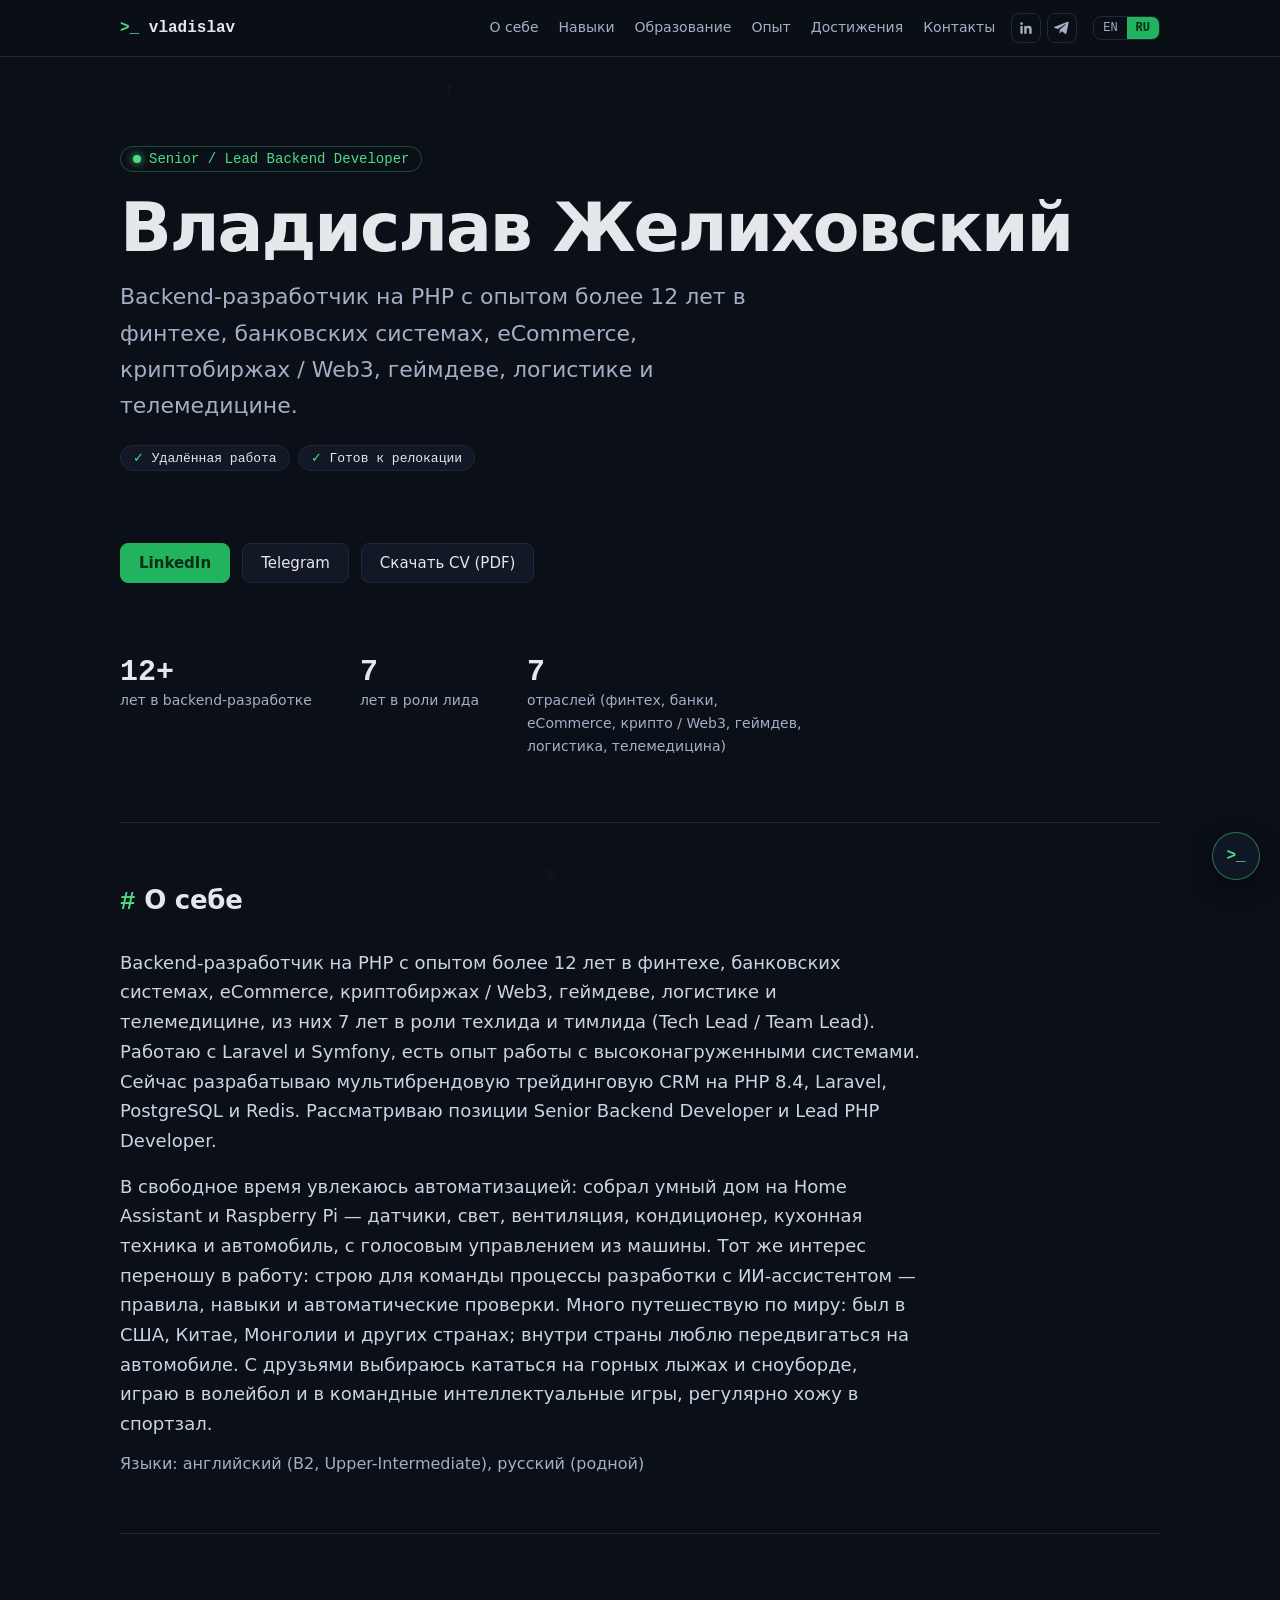
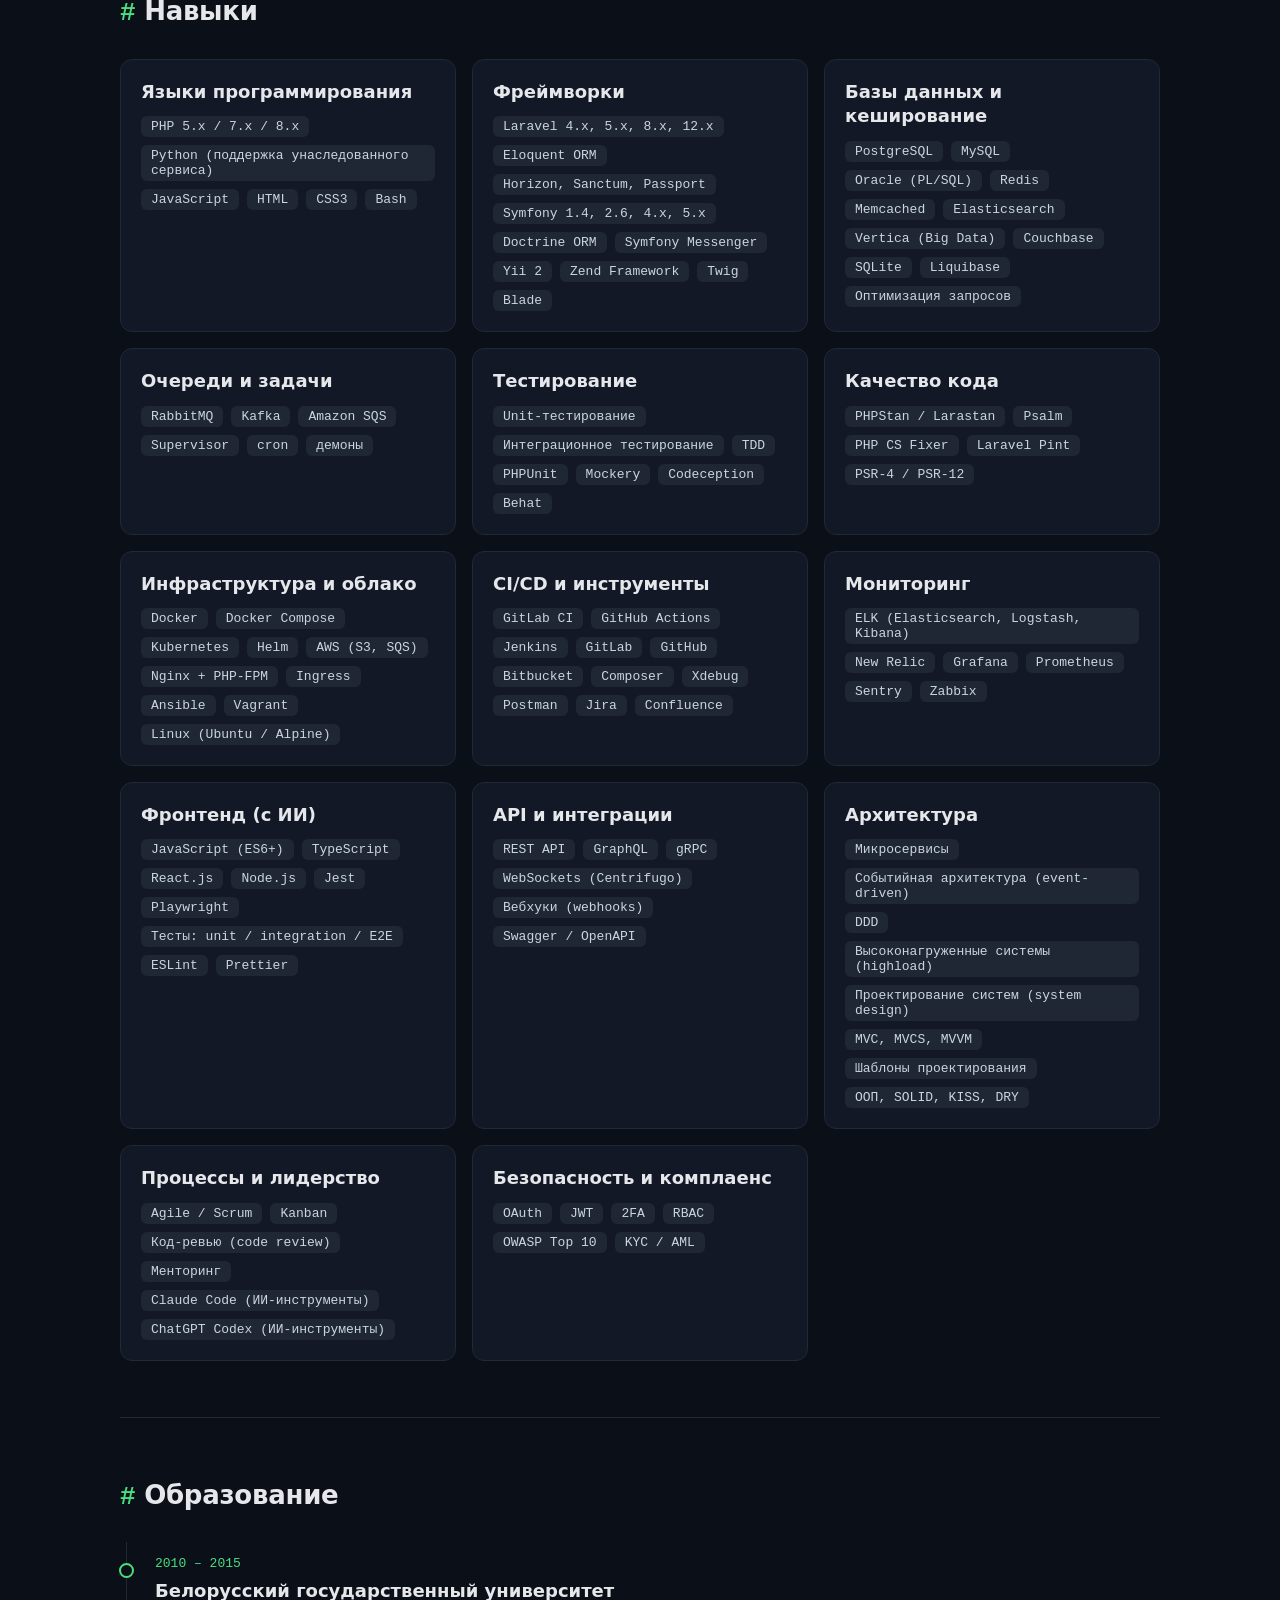
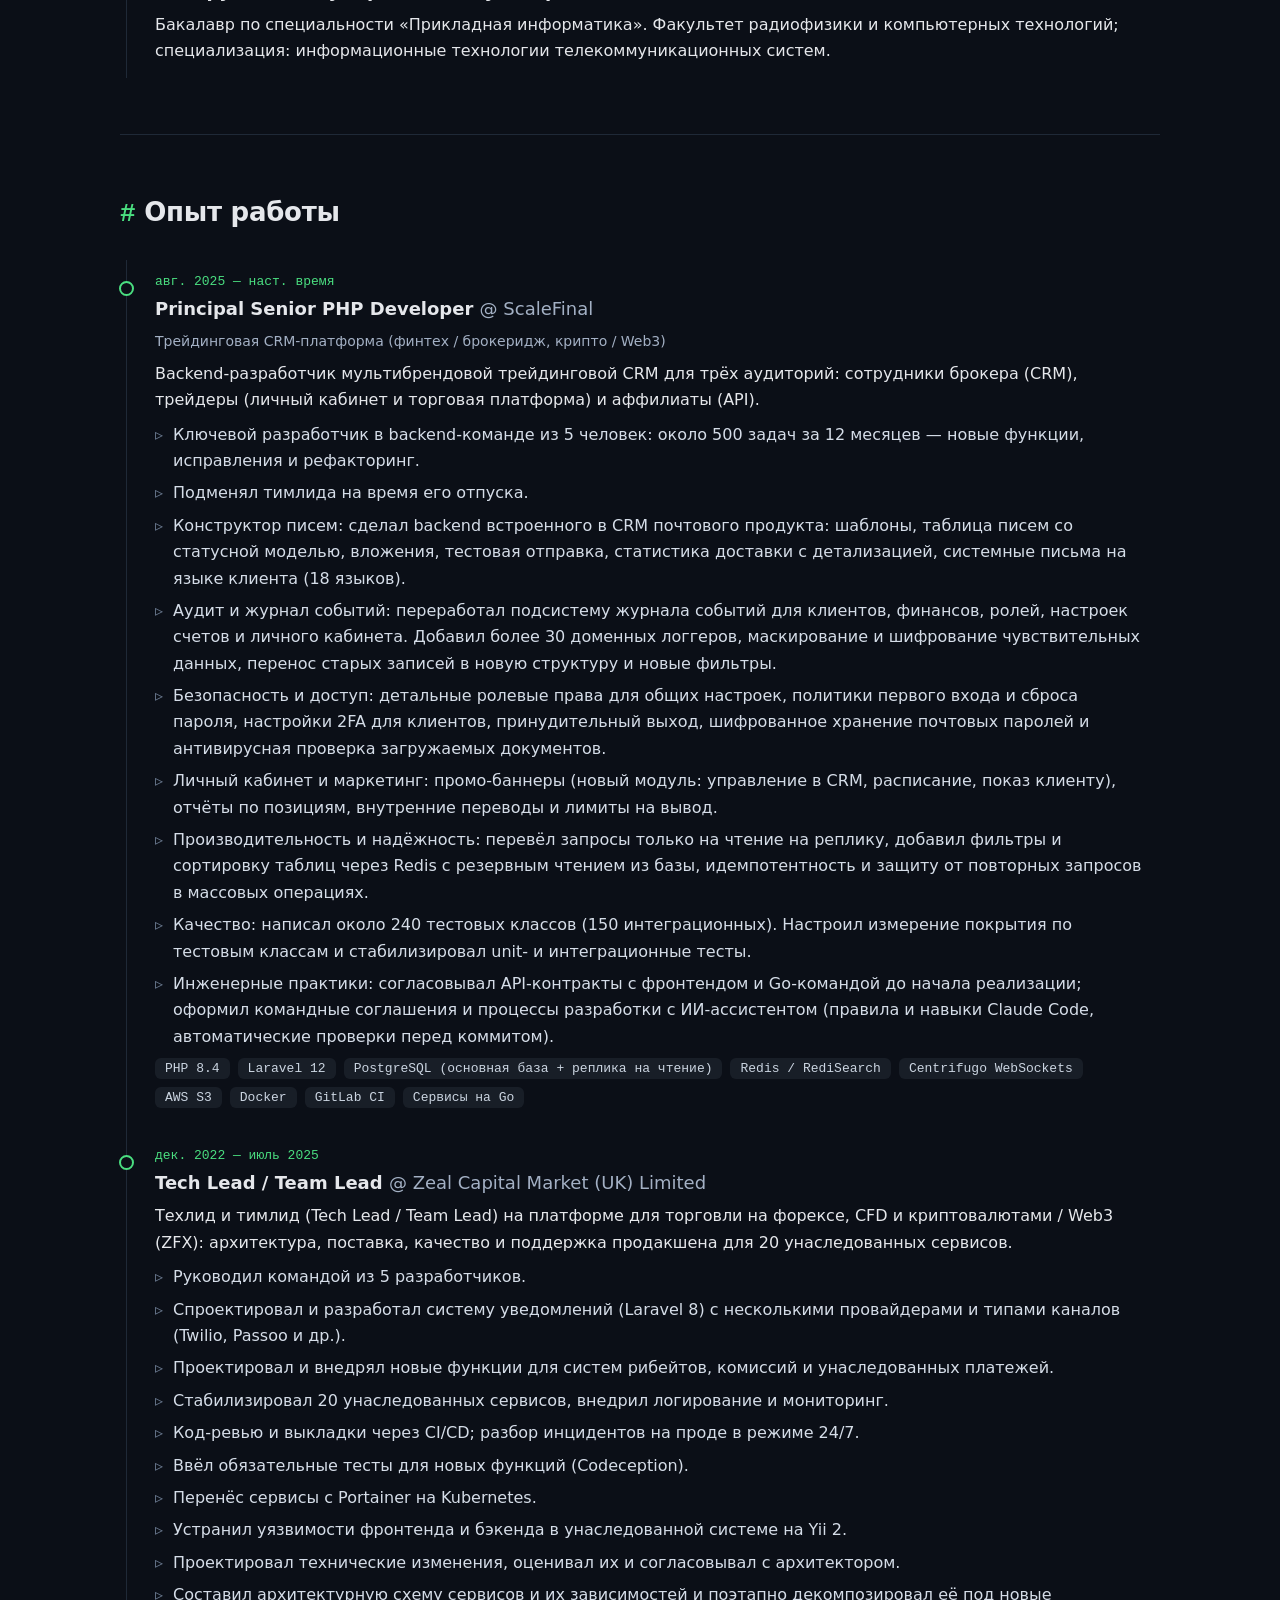
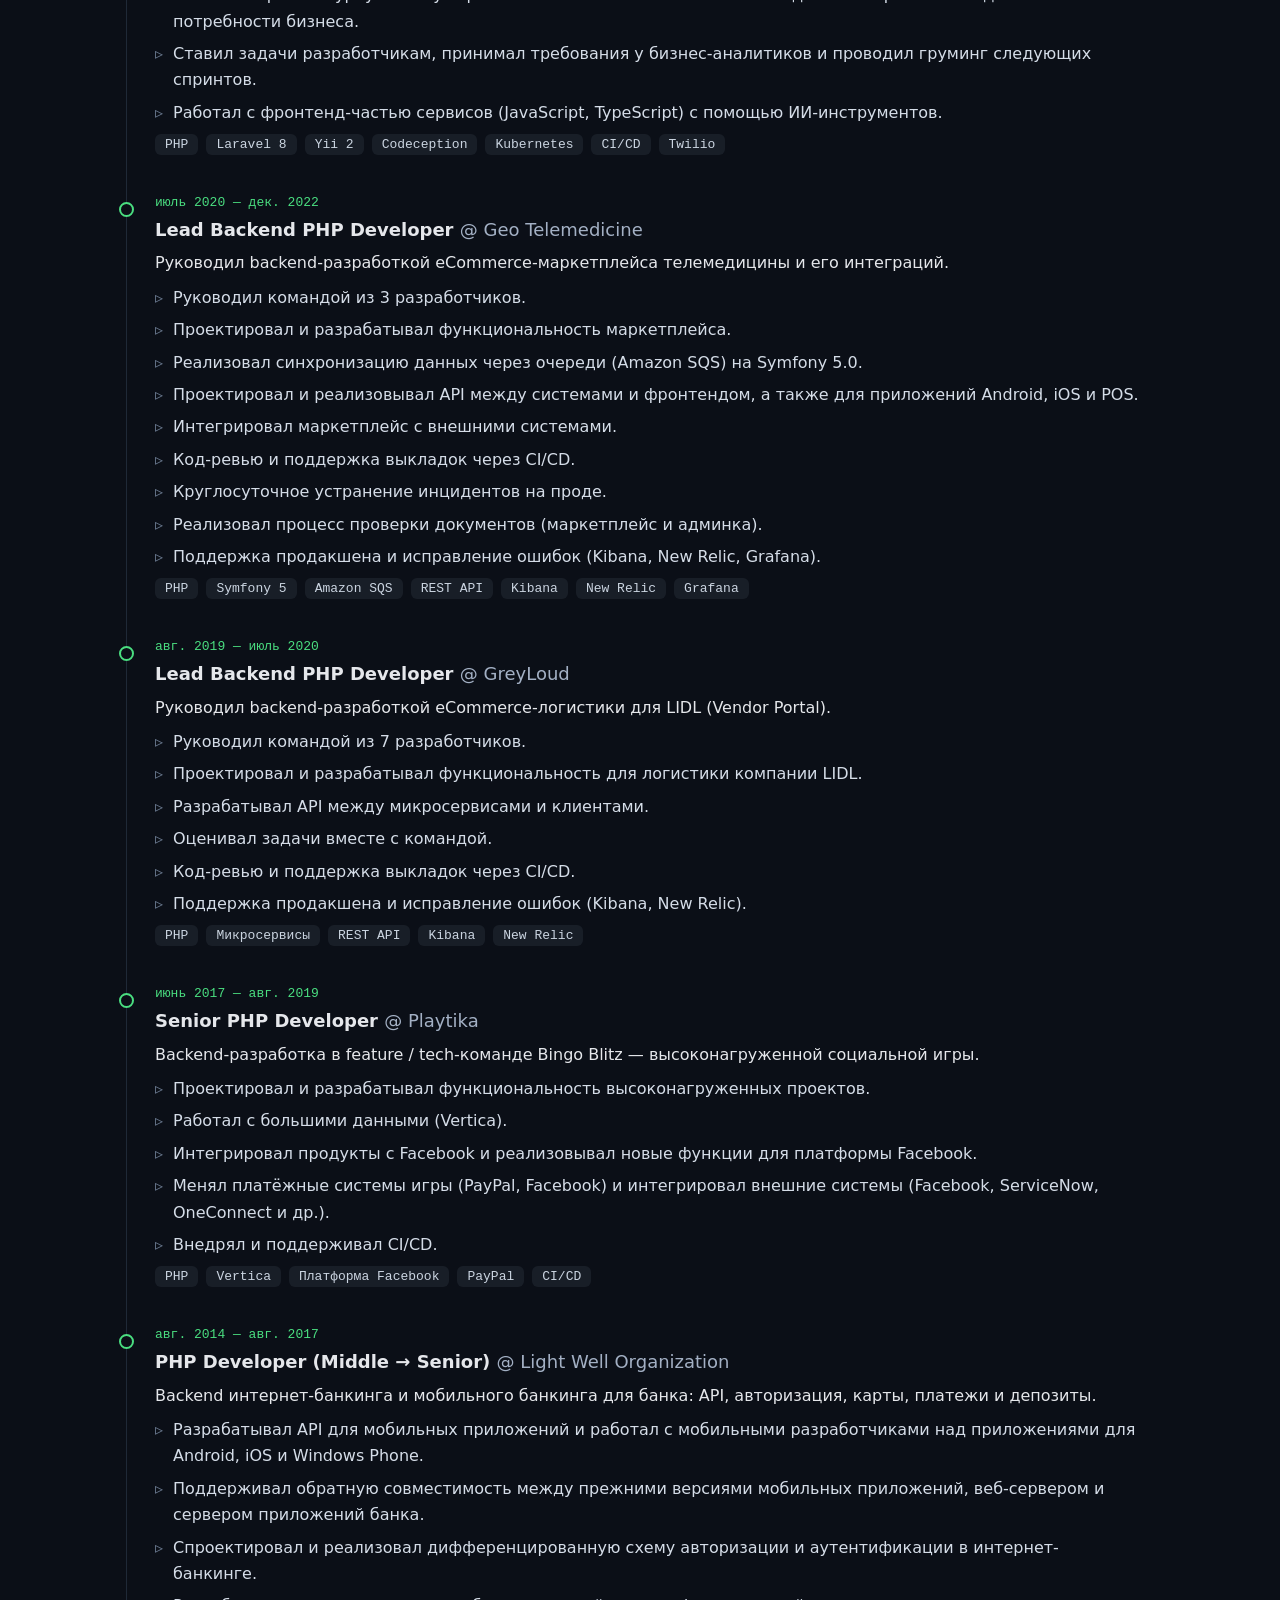
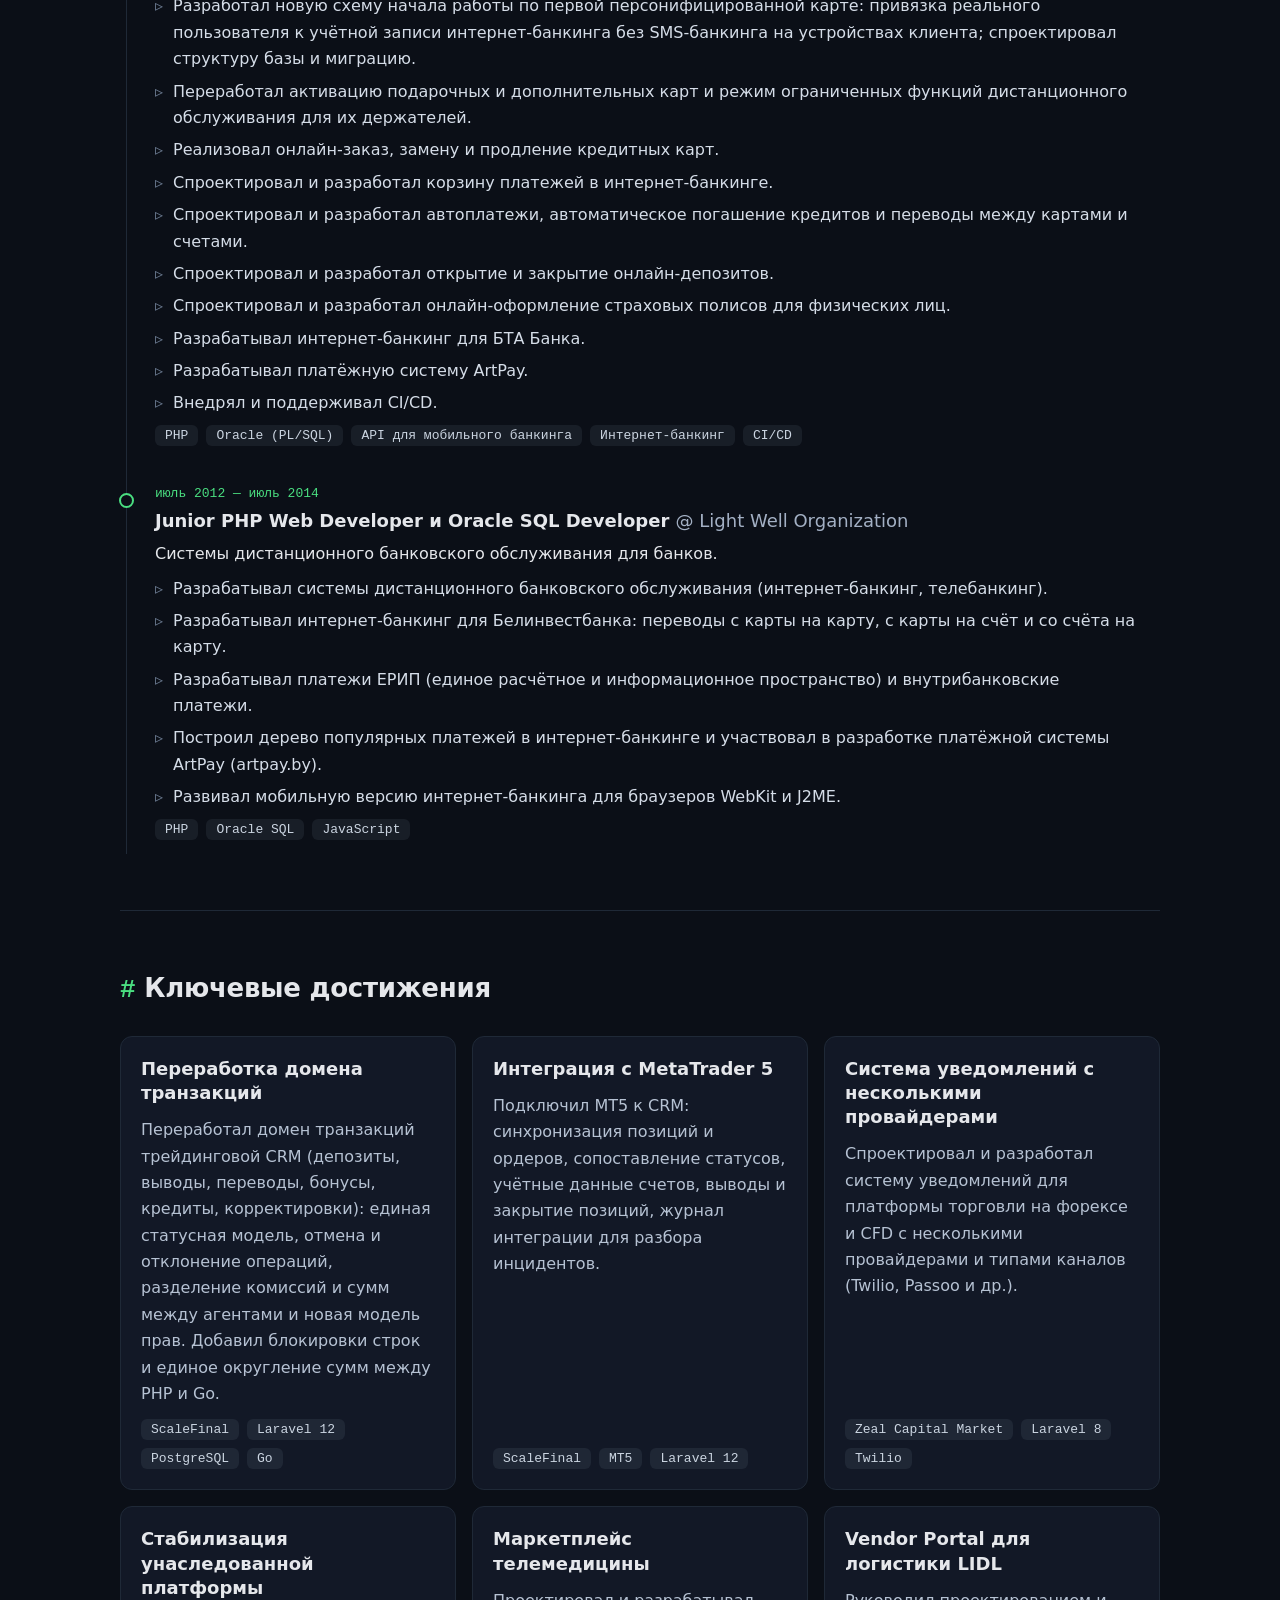
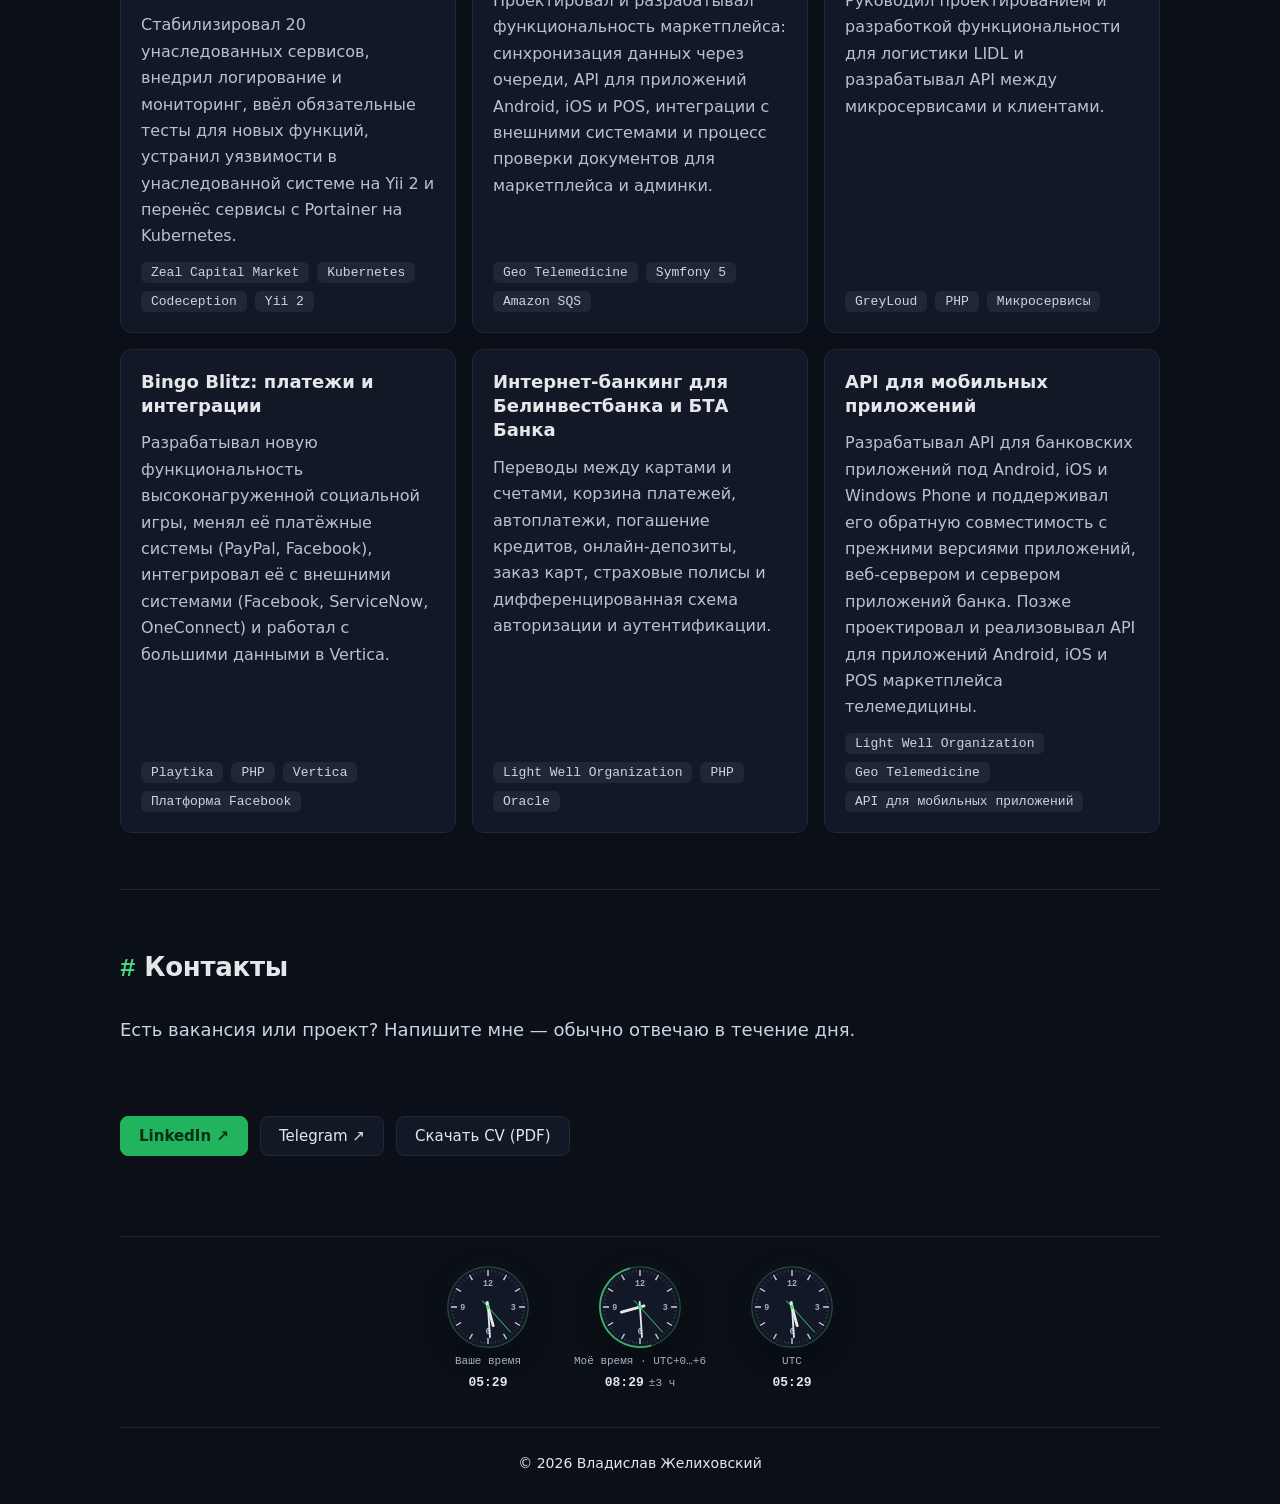
==== commit f79648d4: "Update site" ====
--- a/ru/index.html
+++ b/ru/index.html
@@ -1 +1 @@
-<!doctype html><html lang="ru"><head><meta charset="UTF-8"><meta name="viewport" content="width=device-width,initial-scale=1"><meta name="description" content="Backend-разработчик на PHP с опытом более 12 лет в финтехе, банковских системах, eCommerce, криптобиржах / Web3, геймдеве, логистике и телемедицине."><meta property="og:type" content="website"><meta property="og:url" content="https://vlad-zhelihovsky.github.io/ru/"><meta property="og:title" content="Владислав Желиховский — Senior / Lead Backend Developer"><meta property="og:description" content="Backend-разработчик на PHP с опытом более 12 лет в финтехе, банковских системах, eCommerce, криптобиржах / Web3, геймдеве, логистике и телемедицине."><meta property="og:image" content="https://vlad-zhelihovsky.github.io/og.png"><meta property="og:image:width" content="1200"><meta property="og:image:height" content="630"><meta name="twitter:card" content="summary_large_image"><link rel="canonical" href="https://vlad-zhelihovsky.github.io/ru/"><script type="application/ld+json">{"@context":"https://schema.org","@type":"Person","name":"Владислав Желиховский","jobTitle":"Senior / Lead Backend Developer","description":"Backend-разработчик на PHP с опытом более 12 лет в финтехе, банковских системах, eCommerce, криптобиржах / Web3, геймдеве, логистике и телемедицине, из них 7 лет в роли техлида и тимлида (Tech Lead / Team Lead). Работаю с Laravel и Symfony, есть опыт работы с высоконагруженными системами. Сейчас разрабатываю мультибрендовую трейдинговую CRM на PHP 8.4, Laravel, PostgreSQL и Redis. Рассматриваю позиции Senior Backend Developer и Lead PHP Developer.","url":"https://vlad-zhelihovsky.github.io/ru/","image":"https://vlad-zhelihovsky.github.io/og.png","sameAs":["https://www.linkedin.com/in/vladislav-zhelihovsky-81b3a1a6","https://t.me/powerduals"],"alumniOf":[{"@type":"CollegeOrUniversity","name":"Белорусский государственный университет"}],"knowsLanguage":["английский","русский"],"knowsAbout":["PHP 5.x / 7.x / 8.x","Python (поддержка унаследованного сервиса)","JavaScript","HTML","CSS3","Bash","Laravel 4.x, 5.x, 8.x, 12.x","Eloquent ORM","Horizon, Sanctum, Passport","Symfony 1.4, 2.6, 4.x, 5.x","Doctrine ORM","Symfony Messenger","Yii 2","Zend Framework","Twig","Blade","PostgreSQL","MySQL","Oracle (PL/SQL)","Redis","Memcached","Elasticsearch","Vertica (Big Data)","Couchbase","SQLite","Liquibase","Оптимизация запросов","RabbitMQ","Kafka","Amazon SQS","Supervisor","cron","демоны","Unit-тестирование","Интеграционное тестирование","TDD","PHPUnit","Mockery","Codeception","Behat","PHPStan / Larastan","Psalm","PHP CS Fixer","Laravel Pint","PSR-4 / PSR-12","Docker","Docker Compose","Kubernetes","Helm","AWS (S3, SQS)","Nginx + PHP-FPM","Ingress","Ansible","Vagrant","Linux (Ubuntu / Alpine)","GitLab CI","GitHub Actions","Jenkins","GitLab","GitHub","Bitbucket","Composer","Xdebug","Postman","Jira","Confluence","ELK (Elasticsearch, Logstash, Kibana)","New Relic","Grafana","Prometheus","Sentry","Zabbix","JavaScript (ES6+)","TypeScript","React.js","Node.js","Jest","Playwright","Тесты: unit / integration / E2E","ESLint","Prettier","REST API","GraphQL","gRPC","WebSockets (Centrifugo)","Вебхуки (webhooks)","Swagger / OpenAPI","Микросервисы","Событийная архитектура (event-driven)","DDD","Высоконагруженные системы (highload)","Проектирование систем (system design)","MVC, MVCS, MVVM","Шаблоны проектирования","ООП, SOLID, KISS, DRY","Agile / Scrum","Kanban","Код-ревью (code review)","Менторинг","Claude Code (ИИ-инструменты)","ChatGPT Codex (ИИ-инструменты)","OAuth","JWT","2FA","RBAC","OWASP Top 10","KYC / AML"]}</script><link rel="icon" href="data:image/svg+xml,<svg xmlns='http://www.w3.org/2000/svg' viewBox='0 0 100 100'><rect width='100' height='100' rx='22' fill='%230b0f17'/><text x='50' y='68' font-size='54' text-anchor='middle' fill='%234ade80' font-family='monospace'>&gt;_</text></svg>"><title>Владислав Желиховский — Senior / Lead Backend Developer</title><script>!function(){var t=document.cookie.match(/(?:^|; )lang=(en|ru)/),a=/\/ru\/?$/.test(location.pathname);!t||"ru"!==t[1]||a?document.addEventListener("click",function(t){var a=t.target.closest&&t.target.closest("a[data-lang]");a&&(document.cookie="lang="+a.getAttribute("data-lang")+"; path=/; max-age=31536000; SameSite=Lax")}):location.replace("ru/"+location.hash)}()</script><link rel="stylesheet" crossorigin href="../assets/index-CiFDfEcQ.css"><link rel="alternate" hreflang="en" href="https://vlad-zhelihovsky.github.io/"><link rel="alternate" hreflang="ru" href="https://vlad-zhelihovsky.github.io/ru/"><link rel="alternate" hreflang="x-default" href="https://vlad-zhelihovsky.github.io/"></head><body><div id="app"><header class="topbar"><div class="container topbar-inner"><a class="logo" href="#top"><span class="prompt">&gt;_</span> vladislav</a><nav><a href="#about">О себе</a><a href="#skills">Навыки</a><a href="#education">Образование</a><a href="#experience">Опыт</a><a href="#projects">Достижения</a><a href="#contact">Контакты</a></nav><div class="social"><a href="https://www.linkedin.com/in/vladislav-zhelihovsky-81b3a1a6" aria-label="LinkedIn" title="LinkedIn" target="_blank" rel="noopener"><svg viewBox="0 0 24 24" aria-hidden="true"><path d="M20.447 20.452h-3.554v-5.569c0-1.328-.027-3.037-1.852-3.037-1.853 0-2.136 1.445-2.136 2.939v5.667H9.351V9h3.414v1.561h.046c.477-.9 1.637-1.85 3.37-1.85 3.601 0 4.267 2.37 4.267 5.455v6.286zM5.337 7.433c-1.144 0-2.063-.926-2.063-2.065 0-1.138.92-2.063 2.063-2.063 1.14 0 2.064.925 2.064 2.063 0 1.139-.925 2.065-2.064 2.065zm1.782 13.019H3.555V9h3.564v11.452z"></path></svg></a><a href="https://t.me/powerduals" aria-label="Telegram" title="Telegram" target="_blank" rel="noopener"><svg viewBox="0 0 24 24" aria-hidden="true"><path d="M21.94 4.3 18.6 19.9c-.25 1.1-.9 1.37-1.82.85l-5.03-3.7-2.43 2.33c-.27.27-.5.5-1.01.5l.36-5.12 9.32-8.42c.4-.36-.09-.56-.63-.2L5.85 13.4.9 11.85c-1.08-.34-1.1-1.08.22-1.6L20.5 2.8c.9-.33 1.68.2 1.44 1.5Z"></path></svg></a></div><div class="lang" role="group" aria-label="Язык"><a href="../" data-lang="en" hreflang="en" class="">EN</a><a href="../ru/" data-lang="ru" hreflang="ru" class="active" aria-current="true">RU</a></div></div></header><main id="top" class="container"><section class="hero"><p class="eyebrow"><span class="dot"></span> Senior / Lead Backend Developer</p><h1>Владислав Желиховский</h1><p class="tagline">Backend-разработчик на PHP с опытом более 12 лет в финтехе, банковских системах, eCommerce, криптобиржах / Web3, геймдеве, логистике и телемедицине.</p><ul class="open-to" aria-label="Что ищу"><li>Удалённая работа</li><li>Готов к релокации</li></ul><div class="hero-actions"><a class="primary btn" href="https://www.linkedin.com/in/vladislav-zhelihovsky-81b3a1a6" target="_blank" rel="noopener">LinkedIn</a><a class="btn" href="https://t.me/powerduals" target="_blank" rel="noopener">Telegram</a><a class="btn" href="../Vladislav_Zhelihovsky_CV_RU.pdf" download>Скачать CV (PDF)</a></div><dl class="stats"><div><dt>12+</dt><dd>лет в backend-разработке</dd></div><div><dt>7</dt><dd>лет в роли лида</dd></div><div><dt>7</dt><dd>отраслей (финтех, банки, eCommerce, крипто / Web3, геймдев, логистика, телемедицина)</dd></div></dl></section><section id="about"><h2><span class="hash">#</span> О себе</h2><p class="lead">Backend-разработчик на PHP с опытом более 12 лет в финтехе, банковских системах, eCommerce, криптобиржах / Web3, геймдеве, логистике и телемедицине, из них 7 лет в роли техлида и тимлида (Tech Lead / Team Lead). Работаю с Laravel и Symfony, есть опыт работы с высоконагруженными системами. Сейчас разрабатываю мультибрендовую трейдинговую CRM на PHP 8.4, Laravel, PostgreSQL и Redis. Рассматриваю позиции Senior Backend Developer и Lead PHP Developer.</p><p class="lead">В свободное время увлекаюсь автоматизацией: собрал умный дом на Home Assistant и Raspberry Pi — датчики, свет, вентиляция, кондиционер, кухонная техника и автомобиль, с голосовым управлением из машины. Тот же интерес переношу в работу: строю для команды процессы разработки с ИИ-ассистентом — правила, навыки и автоматические проверки. Много путешествую по миру: был в США, Китае, Монголии и других странах; внутри страны люблю передвигаться на автомобиле. С друзьями выбираюсь кататься на горных лыжах и сноуборде, играю в волейбол и в командные интеллектуальные игры, регулярно хожу в спортзал.</p><p class="muted">Языки: английский (B2, Upper-Intermediate), русский (родной)</p></section><section id="skills"><h2><span class="hash">#</span> Навыки</h2><div class="grid skills"><article class="card"><h3>Языки программирования</h3><ul class="tags"><li>PHP 5.x / 7.x / 8.x</li><li>Python (поддержка унаследованного сервиса)</li><li>JavaScript</li><li>HTML</li><li>CSS3</li><li>Bash</li></ul></article><article class="card"><h3>Фреймворки</h3><ul class="tags"><li>Laravel 4.x, 5.x, 8.x, 12.x</li><li>Eloquent ORM</li><li>Horizon, Sanctum, Passport</li><li>Symfony 1.4, 2.6, 4.x, 5.x</li><li>Doctrine ORM</li><li>Symfony Messenger</li><li>Yii 2</li><li>Zend Framework</li><li>Twig</li><li>Blade</li></ul></article><article class="card"><h3>Базы данных и кеширование</h3><ul class="tags"><li>PostgreSQL</li><li>MySQL</li><li>Oracle (PL/SQL)</li><li>Redis</li><li>Memcached</li><li>Elasticsearch</li><li>Vertica (Big Data)</li><li>Couchbase</li><li>SQLite</li><li>Liquibase</li><li>Оптимизация запросов</li></ul></article><article class="card"><h3>Очереди и задачи</h3><ul class="tags"><li>RabbitMQ</li><li>Kafka</li><li>Amazon SQS</li><li>Supervisor</li><li>cron</li><li>демоны</li></ul></article><article class="card"><h3>Тестирование</h3><ul class="tags"><li>Unit-тестирование</li><li>Интеграционное тестирование</li><li>TDD</li><li>PHPUnit</li><li>Mockery</li><li>Codeception</li><li>Behat</li></ul></article><article class="card"><h3>Качество кода</h3><ul class="tags"><li>PHPStan / Larastan</li><li>Psalm</li><li>PHP CS Fixer</li><li>Laravel Pint</li><li>PSR-4 / PSR-12</li></ul></article><article class="card"><h3>Инфраструктура и облако</h3><ul class="tags"><li>Docker</li><li>Docker Compose</li><li>Kubernetes</li><li>Helm</li><li>AWS (S3, SQS)</li><li>Nginx + PHP-FPM</li><li>Ingress</li><li>Ansible</li><li>Vagrant</li><li>Linux (Ubuntu / Alpine)</li></ul></article><article class="card"><h3>CI/CD и инструменты</h3><ul class="tags"><li>GitLab CI</li><li>GitHub Actions</li><li>Jenkins</li><li>GitLab</li><li>GitHub</li><li>Bitbucket</li><li>Composer</li><li>Xdebug</li><li>Postman</li><li>Jira</li><li>Confluence</li></ul></article><article class="card"><h3>Мониторинг</h3><ul class="tags"><li>ELK (Elasticsearch, Logstash, Kibana)</li><li>New Relic</li><li>Grafana</li><li>Prometheus</li><li>Sentry</li><li>Zabbix</li></ul></article><article class="card"><h3>Фронтенд (с ИИ)</h3><ul class="tags"><li>JavaScript (ES6+)</li><li>TypeScript</li><li>React.js</li><li>Node.js</li><li>Jest</li><li>Playwright</li><li>Тесты: unit / integration / E2E</li><li>ESLint</li><li>Prettier</li></ul></article><article class="card"><h3>API и интеграции</h3><ul class="tags"><li>REST API</li><li>GraphQL</li><li>gRPC</li><li>WebSockets (Centrifugo)</li><li>Вебхуки (webhooks)</li><li>Swagger / OpenAPI</li></ul></article><article class="card"><h3>Архитектура</h3><ul class="tags"><li>Микросервисы</li><li>Событийная архитектура (event-driven)</li><li>DDD</li><li>Высоконагруженные системы (highload)</li><li>Проектирование систем (system design)</li><li>MVC, MVCS, MVVM</li><li>Шаблоны проектирования</li><li>ООП, SOLID, KISS, DRY</li></ul></article><article class="card"><h3>Процессы и лидерство</h3><ul class="tags"><li>Agile / Scrum</li><li>Kanban</li><li>Код-ревью (code review)</li><li>Менторинг</li><li>Claude Code (ИИ-инструменты)</li><li>ChatGPT Codex (ИИ-инструменты)</li></ul></article><article class="card"><h3>Безопасность и комплаенс</h3><ul class="tags"><li>OAuth</li><li>JWT</li><li>2FA</li><li>RBAC</li><li>OWASP Top 10</li><li>KYC / AML</li></ul></article></div></section><section id="education"><h2><span class="hash">#</span> Образование</h2><ol class="timeline"><li><p class="period">2010 – 2015</p><h3>Белорусский государственный университет</h3><p>Бакалавр по специальности «Прикладная информатика». Факультет радиофизики и компьютерных технологий; специализация: информационные технологии телекоммуникационных систем.</p></li></ol></section><section id="experience"><h2><span class="hash">#</span> Опыт работы</h2><ol class="timeline"><li><p class="period">авг. 2025 — наст. время</p><h3>Principal Senior PHP Developer <span class="at">@ ScaleFinal</span></h3><p class="muted small">Трейдинговая CRM-платформа (финтех / брокеридж, крипто / Web3)</p><p>Backend-разработчик мультибрендовой трейдинговой CRM для трёх аудиторий: сотрудники брокера (CRM), трейдеры (личный кабинет и торговая платформа) и аффилиаты (API).</p><ul class="highlights"><li>Ключевой разработчик в backend-команде из 5 человек: около 500 задач за 12 месяцев — новые функции, исправления и рефакторинг.</li><li>Подменял тимлида на время его отпуска.</li><li>Конструктор писем: сделал backend встроенного в CRM почтового продукта: шаблоны, таблица писем со статусной моделью, вложения, тестовая отправка, статистика доставки с детализацией, системные письма на языке клиента (18 языков).</li><li>Аудит и журнал событий: переработал подсистему журнала событий для клиентов, финансов, ролей, настроек счетов и личного кабинета. Добавил более 30 доменных логгеров, маскирование и шифрование чувствительных данных, перенос старых записей в новую структуру и новые фильтры.</li><li>Безопасность и доступ: детальные ролевые права для общих настроек, политики первого входа и сброса пароля, настройки 2FA для клиентов, принудительный выход, шифрованное хранение почтовых паролей и антивирусная проверка загружаемых документов.</li><li>Личный кабинет и маркетинг: промо-баннеры (новый модуль: управление в CRM, расписание, показ клиенту), отчёты по позициям, внутренние переводы и лимиты на вывод.</li><li>Производительность и надёжность: перевёл запросы только на чтение на реплику, добавил фильтры и сортировку таблиц через Redis с резервным чтением из базы, идемпотентность и защиту от повторных запросов в массовых операциях.</li><li>Качество: написал около 240 тестовых классов (150 интеграционных). Настроил измерение покрытия по тестовым классам и стабилизировал unit- и интеграционные тесты.</li><li>Инженерные практики: согласовывал API-контракты с фронтендом и Go-командой до начала реализации; оформил командные соглашения и процессы разработки с ИИ-ассистентом (правила и навыки Claude Code, автоматические проверки перед коммитом).</li></ul><ul class="tags"><li>PHP 8.4</li><li>Laravel 12</li><li>PostgreSQL (основная база + реплика на чтение)</li><li>Redis / RediSearch</li><li>Centrifugo WebSockets</li><li>AWS S3</li><li>Docker</li><li>GitLab CI</li><li>Сервисы на Go</li></ul></li><li><p class="period">дек. 2022 — июль 2025</p><h3>Tech Lead / Team Lead <span class="at">@ Zeal Capital Market (UK) Limited</span></h3><p>Техлид и тимлид (Tech Lead / Team Lead) на платформе для торговли на форексе, CFD и криптовалютами / Web3 (ZFX): архитектура, поставка, качество и поддержка продакшена для 20 унаследованных сервисов.</p><ul class="highlights"><li>Спроектировал и разработал систему уведомлений (Laravel 8) с несколькими провайдерами и типами каналов (Twilio, Passoo и др.).</li><li>Проектировал и внедрял новые функции для систем рибейтов, комиссий и унаследованных платежей.</li><li>Стабилизировал 20 унаследованных сервисов, внедрил логирование и мониторинг.</li><li>Код-ревью и выкладки через CI/CD; разбор инцидентов на проде в режиме 24/7.</li><li>Ввёл обязательные тесты для новых функций (Codeception).</li><li>Перенёс сервисы с Portainer на Kubernetes.</li><li>Устранил уязвимости фронтенда и бэкенда в унаследованной системе на Yii 2.</li><li>Проектировал технические изменения, оценивал их и согласовывал с архитектором.</li><li>Составил архитектурную схему сервисов и их зависимостей и поэтапно декомпозировал её под новые потребности бизнеса.</li><li>Ставил задачи разработчикам, принимал требования у бизнес-аналитиков и проводил груминг следующих спринтов.</li><li>Работал с фронтенд-частью сервисов (JavaScript, TypeScript) с помощью ИИ-инструментов.</li></ul><ul class="tags"><li>PHP</li><li>Laravel 8</li><li>Yii 2</li><li>Codeception</li><li>Kubernetes</li><li>CI/CD</li><li>Twilio</li></ul></li><li><p class="period">июль 2020 — дек. 2022</p><h3>Lead Backend PHP Developer <span class="at">@ Geo Telemedicine</span></h3><p>Руководил backend-разработкой eCommerce-маркетплейса телемедицины и его интеграций.</p><ul class="highlights"><li>Проектировал и разрабатывал функциональность маркетплейса.</li><li>Реализовал синхронизацию данных через очереди (Amazon SQS) на Symfony 5.0.</li><li>Проектировал и реализовывал API между системами и фронтендом, а также для приложений Android, iOS и POS.</li><li>Интегрировал маркетплейс с внешними системами.</li><li>Код-ревью и поддержка выкладок через CI/CD.</li><li>Круглосуточное устранение инцидентов на проде.</li><li>Реализовал процесс проверки документов (маркетплейс и админка).</li><li>Поддержка продакшена и исправление ошибок (Kibana, New Relic, Grafana).</li></ul><ul class="tags"><li>PHP</li><li>Symfony 5</li><li>Amazon SQS</li><li>REST API</li><li>Kibana</li><li>New Relic</li><li>Grafana</li></ul></li><li><p class="period">авг. 2019 — июль 2020</p><h3>Lead Backend PHP Developer <span class="at">@ GreyLoud</span></h3><p>Руководил backend-разработкой eCommerce-логистики для LIDL (Vendor Portal).</p><ul class="highlights"><li>Проектировал и разрабатывал функциональность для логистики компании LIDL.</li><li>Разрабатывал API между микросервисами и клиентами.</li><li>Оценивал задачи вместе с командой.</li><li>Код-ревью и поддержка выкладок через CI/CD.</li><li>Поддержка продакшена и исправление ошибок (Kibana, New Relic).</li></ul><ul class="tags"><li>PHP</li><li>Микросервисы</li><li>REST API</li><li>Kibana</li><li>New Relic</li></ul></li><li><p class="period">июнь 2017 — авг. 2019</p><h3>Senior PHP Developer <span class="at">@ Playtika</span></h3><p>Backend-разработка в feature / tech-команде Bingo Blitz — высоконагруженной социальной игры.</p><ul class="highlights"><li>Проектировал и разрабатывал функциональность высоконагруженных проектов.</li><li>Работал с большими данными (Vertica).</li><li>Интегрировал продукты с Facebook и реализовывал новые функции для платформы Facebook.</li><li>Менял платёжные системы игры (PayPal, Facebook) и интегрировал внешние системы (Facebook, ServiceNow, OneConnect и др.).</li><li>Внедрял и поддерживал CI/CD.</li></ul><ul class="tags"><li>PHP</li><li>Vertica</li><li>Платформа Facebook</li><li>PayPal</li><li>CI/CD</li></ul></li><li><p class="period">авг. 2014 — авг. 2017</p><h3>PHP Developer (Middle → Senior) <span class="at">@ Light Well Organization</span></h3><p>Backend интернет-банкинга и мобильного банкинга для банка: API, авторизация, карты, платежи и депозиты.</p><ul class="highlights"><li>Разрабатывал API для мобильных приложений и работал с мобильными разработчиками над приложениями для Android, iOS и Windows Phone.</li><li>Поддерживал обратную совместимость между прежними версиями мобильных приложений, веб-сервером и сервером приложений банка.</li><li>Спроектировал и реализовал дифференцированную схему авторизации и аутентификации в интернет-банкинге.</li><li>Разработал новую схему начала работы по первой персонифицированной карте: привязка реального пользователя к учётной записи интернет-банкинга без SMS-банкинга на устройствах клиента; спроектировал структуру базы и миграцию.</li><li>Переработал активацию подарочных и дополнительных карт и режим ограниченных функций дистанционного обслуживания для их держателей.</li><li>Реализовал онлайн-заказ, замену и продление кредитных карт.</li><li>Спроектировал и разработал корзину платежей в интернет-банкинге.</li><li>Спроектировал и разработал автоплатежи, автоматическое погашение кредитов и переводы между картами и счетами.</li><li>Спроектировал и разработал открытие и закрытие онлайн-депозитов.</li><li>Спроектировал и разработал онлайн-оформление страховых полисов для физических лиц.</li><li>Разрабатывал интернет-банкинг для БТА Банка.</li><li>Разрабатывал платёжную систему ArtPay.</li><li>Внедрял и поддерживал CI/CD.</li></ul><ul class="tags"><li>PHP</li><li>Oracle (PL/SQL)</li><li>API для мобильного банкинга</li><li>Интернет-банкинг</li><li>CI/CD</li></ul></li><li><p class="period">июль 2012 — июль 2014</p><h3>Junior PHP Web Developer и Oracle SQL Developer <span class="at">@ Light Well Organization</span></h3><p>Системы дистанционного банковского обслуживания для банков.</p><ul class="highlights"><li>Разрабатывал системы дистанционного банковского обслуживания (интернет-банкинг, телебанкинг).</li><li>Разрабатывал интернет-банкинг для Белинвестбанка: переводы с карты на карту, с карты на счёт и со счёта на карту.</li><li>Разрабатывал платежи ЕРИП (единое расчётное и информационное пространство) и внутрибанковские платежи.</li><li>Построил дерево популярных платежей в интернет-банкинге и участвовал в разработке платёжной системы ArtPay (artpay.by).</li><li>Развивал мобильную версию интернет-банкинга для браузеров WebKit и J2ME.</li></ul><ul class="tags"><li>PHP</li><li>Oracle SQL</li><li>JavaScript</li></ul></li></ol></section><section id="projects"><h2><span class="hash">#</span> Ключевые достижения</h2><div class="grid"><article class="card"><h3>Переработка домена транзакций</h3><p>Переработал домен транзакций трейдинговой CRM (депозиты, выводы, переводы, бонусы, кредиты, корректировки): единая статусная модель, отмена и отклонение операций, разделение комиссий и сумм между агентами и новая модель прав. Добавил блокировки строк и единое округление сумм между PHP и Go.</p><ul class="tags"><li>ScaleFinal</li><li>Laravel 12</li><li>PostgreSQL</li><li>Go</li></ul></article><article class="card"><h3>Интеграция с MetaTrader 5</h3><p>Подключил MT5 к CRM: синхронизация позиций и ордеров, сопоставление статусов, учётные данные счетов, выводы и закрытие позиций, журнал интеграции для разбора инцидентов.</p><ul class="tags"><li>ScaleFinal</li><li>MT5</li><li>Laravel 12</li></ul></article><article class="card"><h3>Система уведомлений с несколькими провайдерами</h3><p>Спроектировал и разработал систему уведомлений для платформы торговли на форексе и CFD с несколькими провайдерами и типами каналов (Twilio, Passoo и др.).</p><ul class="tags"><li>Zeal Capital Market</li><li>Laravel 8</li><li>Twilio</li></ul></article><article class="card"><h3>Стабилизация унаследованной платформы</h3><p>Стабилизировал 20 унаследованных сервисов, внедрил логирование и мониторинг, ввёл обязательные тесты для новых функций, устранил уязвимости в унаследованной системе на Yii 2 и перенёс сервисы с Portainer на Kubernetes.</p><ul class="tags"><li>Zeal Capital Market</li><li>Kubernetes</li><li>Codeception</li><li>Yii 2</li></ul></article><article class="card"><h3>Маркетплейс телемедицины</h3><p>Проектировал и разрабатывал функциональность маркетплейса: синхронизация данных через очереди, API для приложений Android, iOS и POS, интеграции с внешними системами и процесс проверки документов для маркетплейса и админки.</p><ul class="tags"><li>Geo Telemedicine</li><li>Symfony 5</li><li>Amazon SQS</li></ul></article><article class="card"><h3>Vendor Portal для логистики LIDL</h3><p>Руководил проектированием и разработкой функциональности для логистики LIDL и разрабатывал API между микросервисами и клиентами.</p><ul class="tags"><li>GreyLoud</li><li>PHP</li><li>Микросервисы</li></ul></article><article class="card"><h3>Bingo Blitz: платежи и интеграции</h3><p>Разрабатывал новую функциональность высоконагруженной социальной игры, менял её платёжные системы (PayPal, Facebook), интегрировал её с внешними системами (Facebook, ServiceNow, OneConnect) и работал с большими данными в Vertica.</p><ul class="tags"><li>Playtika</li><li>PHP</li><li>Vertica</li><li>Платформа Facebook</li></ul></article><article class="card"><h3>Интернет-банкинг для Белинвестбанка и БТА Банка</h3><p>Переводы между картами и счетами, корзина платежей, автоплатежи, погашение кредитов, онлайн-депозиты, заказ карт, страховые полисы и дифференцированная схема авторизации и аутентификации.</p><ul class="tags"><li>Light Well Organization</li><li>PHP</li><li>Oracle</li></ul></article><article class="card"><h3>API для мобильных приложений</h3><p>Разрабатывал API для банковских приложений под Android, iOS и Windows Phone и поддерживал его обратную совместимость с прежними версиями приложений, веб-сервером и сервером приложений банка. Позже проектировал и реализовывал API для приложений Android, iOS и POS маркетплейса телемедицины.</p><ul class="tags"><li>Light Well Organization</li><li>Geo Telemedicine</li><li>API для мобильных приложений</li></ul></article></div></section><section id="contact"><h2><span class="hash">#</span> Контакты</h2><p class="lead">Есть вакансия или проект? Напишите мне — обычно отвечаю в течение дня.</p><div class="hero-actions"><a class="primary btn" href="https://www.linkedin.com/in/vladislav-zhelihovsky-81b3a1a6" target="_blank" rel="noopener">LinkedIn ↗ </a><a class="btn" href="https://t.me/powerduals" target="_blank" rel="noopener">Telegram ↗ </a><a class="btn" href="../Vladislav_Zhelihovsky_CV_RU.pdf" download>Скачать CV (PDF)</a></div></section></main><footer class="container footer"><span>© <span data-year>2026</span> Владислав Желиховский</span></footer></div><script>document.querySelectorAll("[data-year]").forEach(function(e){e.textContent=(new Date).getFullYear()})</script><script defer="defer" src="../trail.js?v=12"></script><script defer="defer" src="../nav.js?v=3"></script><script defer="defer" src="../matrix.js?v=2"></script><script defer="defer" src="../touch.js?v=2"></script><script defer="defer" src="../clocks.js?v=3"></script><script defer="defer" src="../portal.js?v=3"></script><script defer="defer" src="../weather.js?v=3"></script><script defer="defer" src="../terminal.js?v=5"></script></body></html>+<!doctype html><html lang="ru"><head><meta charset="UTF-8"><meta name="viewport" content="width=device-width,initial-scale=1"><meta name="description" content="Backend-разработчик на PHP с опытом более 12 лет в финтехе, банковских системах, eCommerce, криптобиржах / Web3, геймдеве, логистике и телемедицине."><meta property="og:type" content="website"><meta property="og:url" content="https://vlad-zhelihovsky.github.io/ru/"><meta property="og:title" content="Владислав Желиховский — Senior / Lead Backend Developer"><meta property="og:description" content="Backend-разработчик на PHP с опытом более 12 лет в финтехе, банковских системах, eCommerce, криптобиржах / Web3, геймдеве, логистике и телемедицине."><meta property="og:image" content="https://vlad-zhelihovsky.github.io/og.png"><meta property="og:image:width" content="1200"><meta property="og:image:height" content="630"><meta name="twitter:card" content="summary_large_image"><link rel="canonical" href="https://vlad-zhelihovsky.github.io/ru/"><script type="application/ld+json">{"@context":"https://schema.org","@type":"Person","name":"Владислав Желиховский","jobTitle":"Senior / Lead Backend Developer","description":"Backend-разработчик на PHP с опытом более 12 лет в финтехе, банковских системах, eCommerce, криптобиржах / Web3, геймдеве, логистике и телемедицине, из них 7 лет в роли техлида и тимлида (Tech Lead / Team Lead). Работаю с Laravel и Symfony, есть опыт работы с высоконагруженными системами. Сейчас разрабатываю мультибрендовую трейдинговую CRM на PHP 8.4, Laravel, PostgreSQL и Redis. Рассматриваю позиции Senior Backend Developer и Lead PHP Developer.","url":"https://vlad-zhelihovsky.github.io/ru/","image":"https://vlad-zhelihovsky.github.io/og.png","sameAs":["https://www.linkedin.com/in/vladislav-zhelihovsky-81b3a1a6","https://t.me/powerduals"],"alumniOf":[{"@type":"CollegeOrUniversity","name":"Белорусский государственный университет"}],"knowsLanguage":["английский","русский"],"knowsAbout":["PHP 5.x / 7.x / 8.x","Python (поддержка унаследованного сервиса)","JavaScript","HTML","CSS3","Bash","Laravel 4.x, 5.x, 8.x, 12.x","Eloquent ORM","Horizon, Sanctum, Passport","Symfony 1.4, 2.6, 4.x, 5.x","Doctrine ORM","Symfony Messenger","Yii 2","Zend Framework","Twig","Blade","PostgreSQL","MySQL","Oracle (PL/SQL)","Redis","Memcached","Elasticsearch","Vertica (Big Data)","Couchbase","SQLite","Liquibase","Оптимизация запросов","RabbitMQ","Kafka","Amazon SQS","Supervisor","cron","демоны","Unit-тестирование","Интеграционное тестирование","TDD","PHPUnit","Mockery","Codeception","Behat","PHPStan / Larastan","Psalm","PHP CS Fixer","Laravel Pint","PSR-4 / PSR-12","Docker","Docker Compose","Kubernetes","Helm","AWS (S3, SQS)","Nginx + PHP-FPM","Ingress","Ansible","Vagrant","Linux (Ubuntu / Alpine)","GitLab CI","GitHub Actions","Jenkins","GitLab","GitHub","Bitbucket","Composer","Xdebug","Postman","Jira","Confluence","ELK (Elasticsearch, Logstash, Kibana)","New Relic","Grafana","Prometheus","Sentry","Zabbix","JavaScript (ES6+)","TypeScript","React.js","Node.js","Jest","Playwright","Тесты: unit / integration / E2E","ESLint","Prettier","REST API","GraphQL","gRPC","WebSockets (Centrifugo)","Вебхуки (webhooks)","Swagger / OpenAPI","Микросервисы","Событийная архитектура (event-driven)","DDD","Высоконагруженные системы (highload)","Проектирование систем (system design)","MVC, MVCS, MVVM","Шаблоны проектирования","ООП, SOLID, KISS, DRY","Agile / Scrum","Kanban","Код-ревью (code review)","Менторинг","Claude Code (ИИ-инструменты)","ChatGPT Codex (ИИ-инструменты)","OAuth","JWT","2FA","RBAC","OWASP Top 10","KYC / AML"]}</script><link rel="icon" href="data:image/svg+xml,<svg xmlns='http://www.w3.org/2000/svg' viewBox='0 0 100 100'><rect width='100' height='100' rx='22' fill='%230b0f17'/><text x='50' y='68' font-size='54' text-anchor='middle' fill='%234ade80' font-family='monospace'>&gt;_</text></svg>"><title>Владислав Желиховский — Senior / Lead Backend Developer</title><script>!function(){var t=document.cookie.match(/(?:^|; )lang=(en|ru)/),a=/\/ru\/?$/.test(location.pathname);!t||"ru"!==t[1]||a?document.addEventListener("click",function(t){var a=t.target.closest&&t.target.closest("a[data-lang]");a&&(document.cookie="lang="+a.getAttribute("data-lang")+"; path=/; max-age=31536000; SameSite=Lax")}):location.replace("ru/"+location.hash)}()</script><link rel="stylesheet" crossorigin href="../assets/index-CiFDfEcQ.css"><link rel="alternate" hreflang="en" href="https://vlad-zhelihovsky.github.io/"><link rel="alternate" hreflang="ru" href="https://vlad-zhelihovsky.github.io/ru/"><link rel="alternate" hreflang="x-default" href="https://vlad-zhelihovsky.github.io/"></head><body><div id="app"><header class="topbar"><div class="container topbar-inner"><a class="logo" href="#top"><span class="prompt">&gt;_</span> vladislav</a><nav><a href="#about">О себе</a><a href="#skills">Навыки</a><a href="#education">Образование</a><a href="#experience">Опыт</a><a href="#projects">Достижения</a><a href="#contact">Контакты</a></nav><div class="social"><a href="https://www.linkedin.com/in/vladislav-zhelihovsky-81b3a1a6" aria-label="LinkedIn" title="LinkedIn" target="_blank" rel="noopener"><svg viewBox="0 0 24 24" aria-hidden="true"><path d="M20.447 20.452h-3.554v-5.569c0-1.328-.027-3.037-1.852-3.037-1.853 0-2.136 1.445-2.136 2.939v5.667H9.351V9h3.414v1.561h.046c.477-.9 1.637-1.85 3.37-1.85 3.601 0 4.267 2.37 4.267 5.455v6.286zM5.337 7.433c-1.144 0-2.063-.926-2.063-2.065 0-1.138.92-2.063 2.063-2.063 1.14 0 2.064.925 2.064 2.063 0 1.139-.925 2.065-2.064 2.065zm1.782 13.019H3.555V9h3.564v11.452z"></path></svg></a><a href="https://t.me/powerduals" aria-label="Telegram" title="Telegram" target="_blank" rel="noopener"><svg viewBox="0 0 24 24" aria-hidden="true"><path d="M21.94 4.3 18.6 19.9c-.25 1.1-.9 1.37-1.82.85l-5.03-3.7-2.43 2.33c-.27.27-.5.5-1.01.5l.36-5.12 9.32-8.42c.4-.36-.09-.56-.63-.2L5.85 13.4.9 11.85c-1.08-.34-1.1-1.08.22-1.6L20.5 2.8c.9-.33 1.68.2 1.44 1.5Z"></path></svg></a></div><div class="lang" role="group" aria-label="Язык"><a href="../" data-lang="en" hreflang="en" class="">EN</a><a href="../ru/" data-lang="ru" hreflang="ru" class="active" aria-current="true">RU</a></div></div></header><main id="top" class="container"><section class="hero"><p class="eyebrow"><span class="dot"></span> Senior / Lead Backend Developer</p><h1>Владислав Желиховский</h1><p class="tagline">Backend-разработчик на PHP с опытом более 12 лет в финтехе, банковских системах, eCommerce, криптобиржах / Web3, геймдеве, логистике и телемедицине.</p><ul class="open-to" aria-label="Что ищу"><li>Удалённая работа</li><li>Готов к релокации</li></ul><div class="hero-actions"><a class="primary btn" href="https://www.linkedin.com/in/vladislav-zhelihovsky-81b3a1a6" target="_blank" rel="noopener">LinkedIn</a><a class="btn" href="https://t.me/powerduals" target="_blank" rel="noopener">Telegram</a><a class="btn" href="../Vladislav_Zhelihovsky_CV_RU.pdf" download>Скачать CV (PDF)</a></div><dl class="stats"><div><dt>12+</dt><dd>лет в backend-разработке</dd></div><div><dt>7</dt><dd>лет в роли лида</dd></div><div><dt>7</dt><dd>отраслей (финтех, банки, eCommerce, крипто / Web3, геймдев, логистика, телемедицина)</dd></div></dl></section><section id="about"><h2><span class="hash">#</span> О себе</h2><p class="lead">Backend-разработчик на PHP с опытом более 12 лет в финтехе, банковских системах, eCommerce, криптобиржах / Web3, геймдеве, логистике и телемедицине, из них 7 лет в роли техлида и тимлида (Tech Lead / Team Lead). Работаю с Laravel и Symfony, есть опыт работы с высоконагруженными системами. Сейчас разрабатываю мультибрендовую трейдинговую CRM на PHP 8.4, Laravel, PostgreSQL и Redis. Рассматриваю позиции Senior Backend Developer и Lead PHP Developer.</p><p class="lead">В свободное время увлекаюсь автоматизацией: собрал умный дом на Home Assistant и Raspberry Pi — датчики, свет, вентиляция, кондиционер, кухонная техника и автомобиль, с голосовым управлением из машины. Тот же интерес переношу в работу: строю для команды процессы разработки с ИИ-ассистентом — правила, навыки и автоматические проверки. Много путешествую по миру: был в США, Китае, Монголии и других странах; внутри страны люблю передвигаться на автомобиле. С друзьями выбираюсь кататься на горных лыжах и сноуборде, играю в волейбол и в командные интеллектуальные игры, регулярно хожу в спортзал.</p><p class="muted">Языки: английский (B2, Upper-Intermediate), русский (родной)</p></section><section id="skills"><h2><span class="hash">#</span> Навыки</h2><div class="grid skills"><article class="card"><h3>Языки программирования</h3><ul class="tags"><li>PHP 5.x / 7.x / 8.x</li><li>Python (поддержка унаследованного сервиса)</li><li>JavaScript</li><li>HTML</li><li>CSS3</li><li>Bash</li></ul></article><article class="card"><h3>Фреймворки</h3><ul class="tags"><li>Laravel 4.x, 5.x, 8.x, 12.x</li><li>Eloquent ORM</li><li>Horizon, Sanctum, Passport</li><li>Symfony 1.4, 2.6, 4.x, 5.x</li><li>Doctrine ORM</li><li>Symfony Messenger</li><li>Yii 2</li><li>Zend Framework</li><li>Twig</li><li>Blade</li></ul></article><article class="card"><h3>Базы данных и кеширование</h3><ul class="tags"><li>PostgreSQL</li><li>MySQL</li><li>Oracle (PL/SQL)</li><li>Redis</li><li>Memcached</li><li>Elasticsearch</li><li>Vertica (Big Data)</li><li>Couchbase</li><li>SQLite</li><li>Liquibase</li><li>Оптимизация запросов</li></ul></article><article class="card"><h3>Очереди и задачи</h3><ul class="tags"><li>RabbitMQ</li><li>Kafka</li><li>Amazon SQS</li><li>Supervisor</li><li>cron</li><li>демоны</li></ul></article><article class="card"><h3>Тестирование</h3><ul class="tags"><li>Unit-тестирование</li><li>Интеграционное тестирование</li><li>TDD</li><li>PHPUnit</li><li>Mockery</li><li>Codeception</li><li>Behat</li></ul></article><article class="card"><h3>Качество кода</h3><ul class="tags"><li>PHPStan / Larastan</li><li>Psalm</li><li>PHP CS Fixer</li><li>Laravel Pint</li><li>PSR-4 / PSR-12</li></ul></article><article class="card"><h3>Инфраструктура и облако</h3><ul class="tags"><li>Docker</li><li>Docker Compose</li><li>Kubernetes</li><li>Helm</li><li>AWS (S3, SQS)</li><li>Nginx + PHP-FPM</li><li>Ingress</li><li>Ansible</li><li>Vagrant</li><li>Linux (Ubuntu / Alpine)</li></ul></article><article class="card"><h3>CI/CD и инструменты</h3><ul class="tags"><li>GitLab CI</li><li>GitHub Actions</li><li>Jenkins</li><li>GitLab</li><li>GitHub</li><li>Bitbucket</li><li>Composer</li><li>Xdebug</li><li>Postman</li><li>Jira</li><li>Confluence</li></ul></article><article class="card"><h3>Мониторинг</h3><ul class="tags"><li>ELK (Elasticsearch, Logstash, Kibana)</li><li>New Relic</li><li>Grafana</li><li>Prometheus</li><li>Sentry</li><li>Zabbix</li></ul></article><article class="card"><h3>Фронтенд (с ИИ)</h3><ul class="tags"><li>JavaScript (ES6+)</li><li>TypeScript</li><li>React.js</li><li>Node.js</li><li>Jest</li><li>Playwright</li><li>Тесты: unit / integration / E2E</li><li>ESLint</li><li>Prettier</li></ul></article><article class="card"><h3>API и интеграции</h3><ul class="tags"><li>REST API</li><li>GraphQL</li><li>gRPC</li><li>WebSockets (Centrifugo)</li><li>Вебхуки (webhooks)</li><li>Swagger / OpenAPI</li></ul></article><article class="card"><h3>Архитектура</h3><ul class="tags"><li>Микросервисы</li><li>Событийная архитектура (event-driven)</li><li>DDD</li><li>Высоконагруженные системы (highload)</li><li>Проектирование систем (system design)</li><li>MVC, MVCS, MVVM</li><li>Шаблоны проектирования</li><li>ООП, SOLID, KISS, DRY</li></ul></article><article class="card"><h3>Процессы и лидерство</h3><ul class="tags"><li>Agile / Scrum</li><li>Kanban</li><li>Код-ревью (code review)</li><li>Менторинг</li><li>Claude Code (ИИ-инструменты)</li><li>ChatGPT Codex (ИИ-инструменты)</li></ul></article><article class="card"><h3>Безопасность и комплаенс</h3><ul class="tags"><li>OAuth</li><li>JWT</li><li>2FA</li><li>RBAC</li><li>OWASP Top 10</li><li>KYC / AML</li></ul></article></div></section><section id="education"><h2><span class="hash">#</span> Образование</h2><ol class="timeline"><li><p class="period">2010 – 2015</p><h3>Белорусский государственный университет</h3><p>Бакалавр по специальности «Прикладная информатика». Факультет радиофизики и компьютерных технологий; специализация: информационные технологии телекоммуникационных систем.</p></li></ol></section><section id="experience"><h2><span class="hash">#</span> Опыт работы</h2><ol class="timeline"><li><p class="period">авг. 2025 — наст. время</p><h3>Principal Senior PHP Developer <span class="at">@ ScaleFinal</span></h3><p class="muted small">Трейдинговая CRM-платформа (финтех / брокеридж, крипто / Web3)</p><p>Backend-разработчик мультибрендовой трейдинговой CRM для трёх аудиторий: сотрудники брокера (CRM), трейдеры (личный кабинет и торговая платформа) и аффилиаты (API).</p><ul class="highlights"><li>Ключевой разработчик в backend-команде из 5 человек: около 500 задач за 12 месяцев — новые функции, исправления и рефакторинг.</li><li>Подменял тимлида на время его отпуска.</li><li>Конструктор писем: сделал backend встроенного в CRM почтового продукта: шаблоны, таблица писем со статусной моделью, вложения, тестовая отправка, статистика доставки с детализацией, системные письма на языке клиента (18 языков).</li><li>Аудит и журнал событий: переработал подсистему журнала событий для клиентов, финансов, ролей, настроек счетов и личного кабинета. Добавил более 30 доменных логгеров, маскирование и шифрование чувствительных данных, перенос старых записей в новую структуру и новые фильтры.</li><li>Безопасность и доступ: детальные ролевые права для общих настроек, политики первого входа и сброса пароля, настройки 2FA для клиентов, принудительный выход, шифрованное хранение почтовых паролей и антивирусная проверка загружаемых документов.</li><li>Личный кабинет и маркетинг: промо-баннеры (новый модуль: управление в CRM, расписание, показ клиенту), отчёты по позициям, внутренние переводы и лимиты на вывод.</li><li>Производительность и надёжность: перевёл запросы только на чтение на реплику, добавил фильтры и сортировку таблиц через Redis с резервным чтением из базы, идемпотентность и защиту от повторных запросов в массовых операциях.</li><li>Качество: написал около 240 тестовых классов (150 интеграционных). Настроил измерение покрытия по тестовым классам и стабилизировал unit- и интеграционные тесты.</li><li>Инженерные практики: согласовывал API-контракты с фронтендом и Go-командой до начала реализации; оформил командные соглашения и процессы разработки с ИИ-ассистентом (правила и навыки Claude Code, автоматические проверки перед коммитом).</li></ul><ul class="tags"><li>PHP 8.4</li><li>Laravel 12</li><li>PostgreSQL (основная база + реплика на чтение)</li><li>Redis / RediSearch</li><li>Centrifugo WebSockets</li><li>AWS S3</li><li>Docker</li><li>GitLab CI</li><li>Сервисы на Go</li></ul></li><li><p class="period">дек. 2022 — июль 2025</p><h3>Tech Lead / Team Lead <span class="at">@ Zeal Capital Market (UK) Limited</span></h3><p>Техлид и тимлид (Tech Lead / Team Lead) на платформе для торговли на форексе, CFD и криптовалютами / Web3 (ZFX): архитектура, поставка, качество и поддержка продакшена для 20 унаследованных сервисов.</p><ul class="highlights"><li>Руководил командой из 5 разработчиков.</li><li>Спроектировал и разработал систему уведомлений (Laravel 8) с несколькими провайдерами и типами каналов (Twilio, Passoo и др.).</li><li>Проектировал и внедрял новые функции для систем рибейтов, комиссий и унаследованных платежей.</li><li>Стабилизировал 20 унаследованных сервисов, внедрил логирование и мониторинг.</li><li>Код-ревью и выкладки через CI/CD; разбор инцидентов на проде в режиме 24/7.</li><li>Ввёл обязательные тесты для новых функций (Codeception).</li><li>Перенёс сервисы с Portainer на Kubernetes.</li><li>Устранил уязвимости фронтенда и бэкенда в унаследованной системе на Yii 2.</li><li>Проектировал технические изменения, оценивал их и согласовывал с архитектором.</li><li>Составил архитектурную схему сервисов и их зависимостей и поэтапно декомпозировал её под новые потребности бизнеса.</li><li>Ставил задачи разработчикам, принимал требования у бизнес-аналитиков и проводил груминг следующих спринтов.</li><li>Работал с фронтенд-частью сервисов (JavaScript, TypeScript) с помощью ИИ-инструментов.</li></ul><ul class="tags"><li>PHP</li><li>Laravel 8</li><li>Yii 2</li><li>Codeception</li><li>Kubernetes</li><li>CI/CD</li><li>Twilio</li></ul></li><li><p class="period">июль 2020 — дек. 2022</p><h3>Lead Backend PHP Developer <span class="at">@ Geo Telemedicine</span></h3><p>Руководил backend-разработкой eCommerce-маркетплейса телемедицины и его интеграций.</p><ul class="highlights"><li>Руководил командой из 3 разработчиков.</li><li>Проектировал и разрабатывал функциональность маркетплейса.</li><li>Реализовал синхронизацию данных через очереди (Amazon SQS) на Symfony 5.0.</li><li>Проектировал и реализовывал API между системами и фронтендом, а также для приложений Android, iOS и POS.</li><li>Интегрировал маркетплейс с внешними системами.</li><li>Код-ревью и поддержка выкладок через CI/CD.</li><li>Круглосуточное устранение инцидентов на проде.</li><li>Реализовал процесс проверки документов (маркетплейс и админка).</li><li>Поддержка продакшена и исправление ошибок (Kibana, New Relic, Grafana).</li></ul><ul class="tags"><li>PHP</li><li>Symfony 5</li><li>Amazon SQS</li><li>REST API</li><li>Kibana</li><li>New Relic</li><li>Grafana</li></ul></li><li><p class="period">авг. 2019 — июль 2020</p><h3>Lead Backend PHP Developer <span class="at">@ GreyLoud</span></h3><p>Руководил backend-разработкой eCommerce-логистики для LIDL (Vendor Portal).</p><ul class="highlights"><li>Руководил командой из 7 разработчиков.</li><li>Проектировал и разрабатывал функциональность для логистики компании LIDL.</li><li>Разрабатывал API между микросервисами и клиентами.</li><li>Оценивал задачи вместе с командой.</li><li>Код-ревью и поддержка выкладок через CI/CD.</li><li>Поддержка продакшена и исправление ошибок (Kibana, New Relic).</li></ul><ul class="tags"><li>PHP</li><li>Микросервисы</li><li>REST API</li><li>Kibana</li><li>New Relic</li></ul></li><li><p class="period">июнь 2017 — авг. 2019</p><h3>Senior PHP Developer <span class="at">@ Playtika</span></h3><p>Backend-разработка в feature / tech-команде Bingo Blitz — высоконагруженной социальной игры.</p><ul class="highlights"><li>Проектировал и разрабатывал функциональность высоконагруженных проектов.</li><li>Работал с большими данными (Vertica).</li><li>Интегрировал продукты с Facebook и реализовывал новые функции для платформы Facebook.</li><li>Менял платёжные системы игры (PayPal, Facebook) и интегрировал внешние системы (Facebook, ServiceNow, OneConnect и др.).</li><li>Внедрял и поддерживал CI/CD.</li></ul><ul class="tags"><li>PHP</li><li>Vertica</li><li>Платформа Facebook</li><li>PayPal</li><li>CI/CD</li></ul></li><li><p class="period">авг. 2014 — авг. 2017</p><h3>PHP Developer (Middle → Senior) <span class="at">@ Light Well Organization</span></h3><p>Backend интернет-банкинга и мобильного банкинга для банка: API, авторизация, карты, платежи и депозиты.</p><ul class="highlights"><li>Разрабатывал API для мобильных приложений и работал с мобильными разработчиками над приложениями для Android, iOS и Windows Phone.</li><li>Поддерживал обратную совместимость между прежними версиями мобильных приложений, веб-сервером и сервером приложений банка.</li><li>Спроектировал и реализовал дифференцированную схему авторизации и аутентификации в интернет-банкинге.</li><li>Разработал новую схему начала работы по первой персонифицированной карте: привязка реального пользователя к учётной записи интернет-банкинга без SMS-банкинга на устройствах клиента; спроектировал структуру базы и миграцию.</li><li>Переработал активацию подарочных и дополнительных карт и режим ограниченных функций дистанционного обслуживания для их держателей.</li><li>Реализовал онлайн-заказ, замену и продление кредитных карт.</li><li>Спроектировал и разработал корзину платежей в интернет-банкинге.</li><li>Спроектировал и разработал автоплатежи, автоматическое погашение кредитов и переводы между картами и счетами.</li><li>Спроектировал и разработал открытие и закрытие онлайн-депозитов.</li><li>Спроектировал и разработал онлайн-оформление страховых полисов для физических лиц.</li><li>Разрабатывал интернет-банкинг для БТА Банка.</li><li>Разрабатывал платёжную систему ArtPay.</li><li>Внедрял и поддерживал CI/CD.</li></ul><ul class="tags"><li>PHP</li><li>Oracle (PL/SQL)</li><li>API для мобильного банкинга</li><li>Интернет-банкинг</li><li>CI/CD</li></ul></li><li><p class="period">июль 2012 — июль 2014</p><h3>Junior PHP Web Developer и Oracle SQL Developer <span class="at">@ Light Well Organization</span></h3><p>Системы дистанционного банковского обслуживания для банков.</p><ul class="highlights"><li>Разрабатывал системы дистанционного банковского обслуживания (интернет-банкинг, телебанкинг).</li><li>Разрабатывал интернет-банкинг для Белинвестбанка: переводы с карты на карту, с карты на счёт и со счёта на карту.</li><li>Разрабатывал платежи ЕРИП (единое расчётное и информационное пространство) и внутрибанковские платежи.</li><li>Построил дерево популярных платежей в интернет-банкинге и участвовал в разработке платёжной системы ArtPay (artpay.by).</li><li>Развивал мобильную версию интернет-банкинга для браузеров WebKit и J2ME.</li></ul><ul class="tags"><li>PHP</li><li>Oracle SQL</li><li>JavaScript</li></ul></li></ol></section><section id="projects"><h2><span class="hash">#</span> Ключевые достижения</h2><div class="grid"><article class="card"><h3>Переработка домена транзакций</h3><p>Переработал домен транзакций трейдинговой CRM (депозиты, выводы, переводы, бонусы, кредиты, корректировки): единая статусная модель, отмена и отклонение операций, разделение комиссий и сумм между агентами и новая модель прав. Добавил блокировки строк и единое округление сумм между PHP и Go.</p><ul class="tags"><li>ScaleFinal</li><li>Laravel 12</li><li>PostgreSQL</li><li>Go</li></ul></article><article class="card"><h3>Интеграция с MetaTrader 5</h3><p>Подключил MT5 к CRM: синхронизация позиций и ордеров, сопоставление статусов, учётные данные счетов, выводы и закрытие позиций, журнал интеграции для разбора инцидентов.</p><ul class="tags"><li>ScaleFinal</li><li>MT5</li><li>Laravel 12</li></ul></article><article class="card"><h3>Система уведомлений с несколькими провайдерами</h3><p>Спроектировал и разработал систему уведомлений для платформы торговли на форексе и CFD с несколькими провайдерами и типами каналов (Twilio, Passoo и др.).</p><ul class="tags"><li>Zeal Capital Market</li><li>Laravel 8</li><li>Twilio</li></ul></article><article class="card"><h3>Стабилизация унаследованной платформы</h3><p>Стабилизировал 20 унаследованных сервисов, внедрил логирование и мониторинг, ввёл обязательные тесты для новых функций, устранил уязвимости в унаследованной системе на Yii 2 и перенёс сервисы с Portainer на Kubernetes.</p><ul class="tags"><li>Zeal Capital Market</li><li>Kubernetes</li><li>Codeception</li><li>Yii 2</li></ul></article><article class="card"><h3>Маркетплейс телемедицины</h3><p>Проектировал и разрабатывал функциональность маркетплейса: синхронизация данных через очереди, API для приложений Android, iOS и POS, интеграции с внешними системами и процесс проверки документов для маркетплейса и админки.</p><ul class="tags"><li>Geo Telemedicine</li><li>Symfony 5</li><li>Amazon SQS</li></ul></article><article class="card"><h3>Vendor Portal для логистики LIDL</h3><p>Руководил проектированием и разработкой функциональности для логистики LIDL и разрабатывал API между микросервисами и клиентами.</p><ul class="tags"><li>GreyLoud</li><li>PHP</li><li>Микросервисы</li></ul></article><article class="card"><h3>Bingo Blitz: платежи и интеграции</h3><p>Разрабатывал новую функциональность высоконагруженной социальной игры, менял её платёжные системы (PayPal, Facebook), интегрировал её с внешними системами (Facebook, ServiceNow, OneConnect) и работал с большими данными в Vertica.</p><ul class="tags"><li>Playtika</li><li>PHP</li><li>Vertica</li><li>Платформа Facebook</li></ul></article><article class="card"><h3>Интернет-банкинг для Белинвестбанка и БТА Банка</h3><p>Переводы между картами и счетами, корзина платежей, автоплатежи, погашение кредитов, онлайн-депозиты, заказ карт, страховые полисы и дифференцированная схема авторизации и аутентификации.</p><ul class="tags"><li>Light Well Organization</li><li>PHP</li><li>Oracle</li></ul></article><article class="card"><h3>API для мобильных приложений</h3><p>Разрабатывал API для банковских приложений под Android, iOS и Windows Phone и поддерживал его обратную совместимость с прежними версиями приложений, веб-сервером и сервером приложений банка. Позже проектировал и реализовывал API для приложений Android, iOS и POS маркетплейса телемедицины.</p><ul class="tags"><li>Light Well Organization</li><li>Geo Telemedicine</li><li>API для мобильных приложений</li></ul></article></div></section><section id="contact"><h2><span class="hash">#</span> Контакты</h2><p class="lead">Есть вакансия или проект? Напишите мне — обычно отвечаю в течение дня.</p><div class="hero-actions"><a class="primary btn" href="https://www.linkedin.com/in/vladislav-zhelihovsky-81b3a1a6" target="_blank" rel="noopener">LinkedIn ↗ </a><a class="btn" href="https://t.me/powerduals" target="_blank" rel="noopener">Telegram ↗ </a><a class="btn" href="../Vladislav_Zhelihovsky_CV_RU.pdf" download>Скачать CV (PDF)</a></div></section></main><footer class="container footer"><span>© <span data-year>2026</span> Владислав Желиховский</span></footer></div><script>document.querySelectorAll("[data-year]").forEach(function(e){e.textContent=(new Date).getFullYear()})</script><script defer="defer" src="../trail.js?v=12"></script><script defer="defer" src="../nav.js?v=3"></script><script defer="defer" src="../matrix.js?v=2"></script><script defer="defer" src="../touch.js?v=2"></script><script defer="defer" src="../clocks.js?v=3"></script><script defer="defer" src="../portal.js?v=3"></script><script defer="defer" src="../weather.js?v=3"></script><script defer="defer" src="../terminal.js?v=5"></script></body></html>
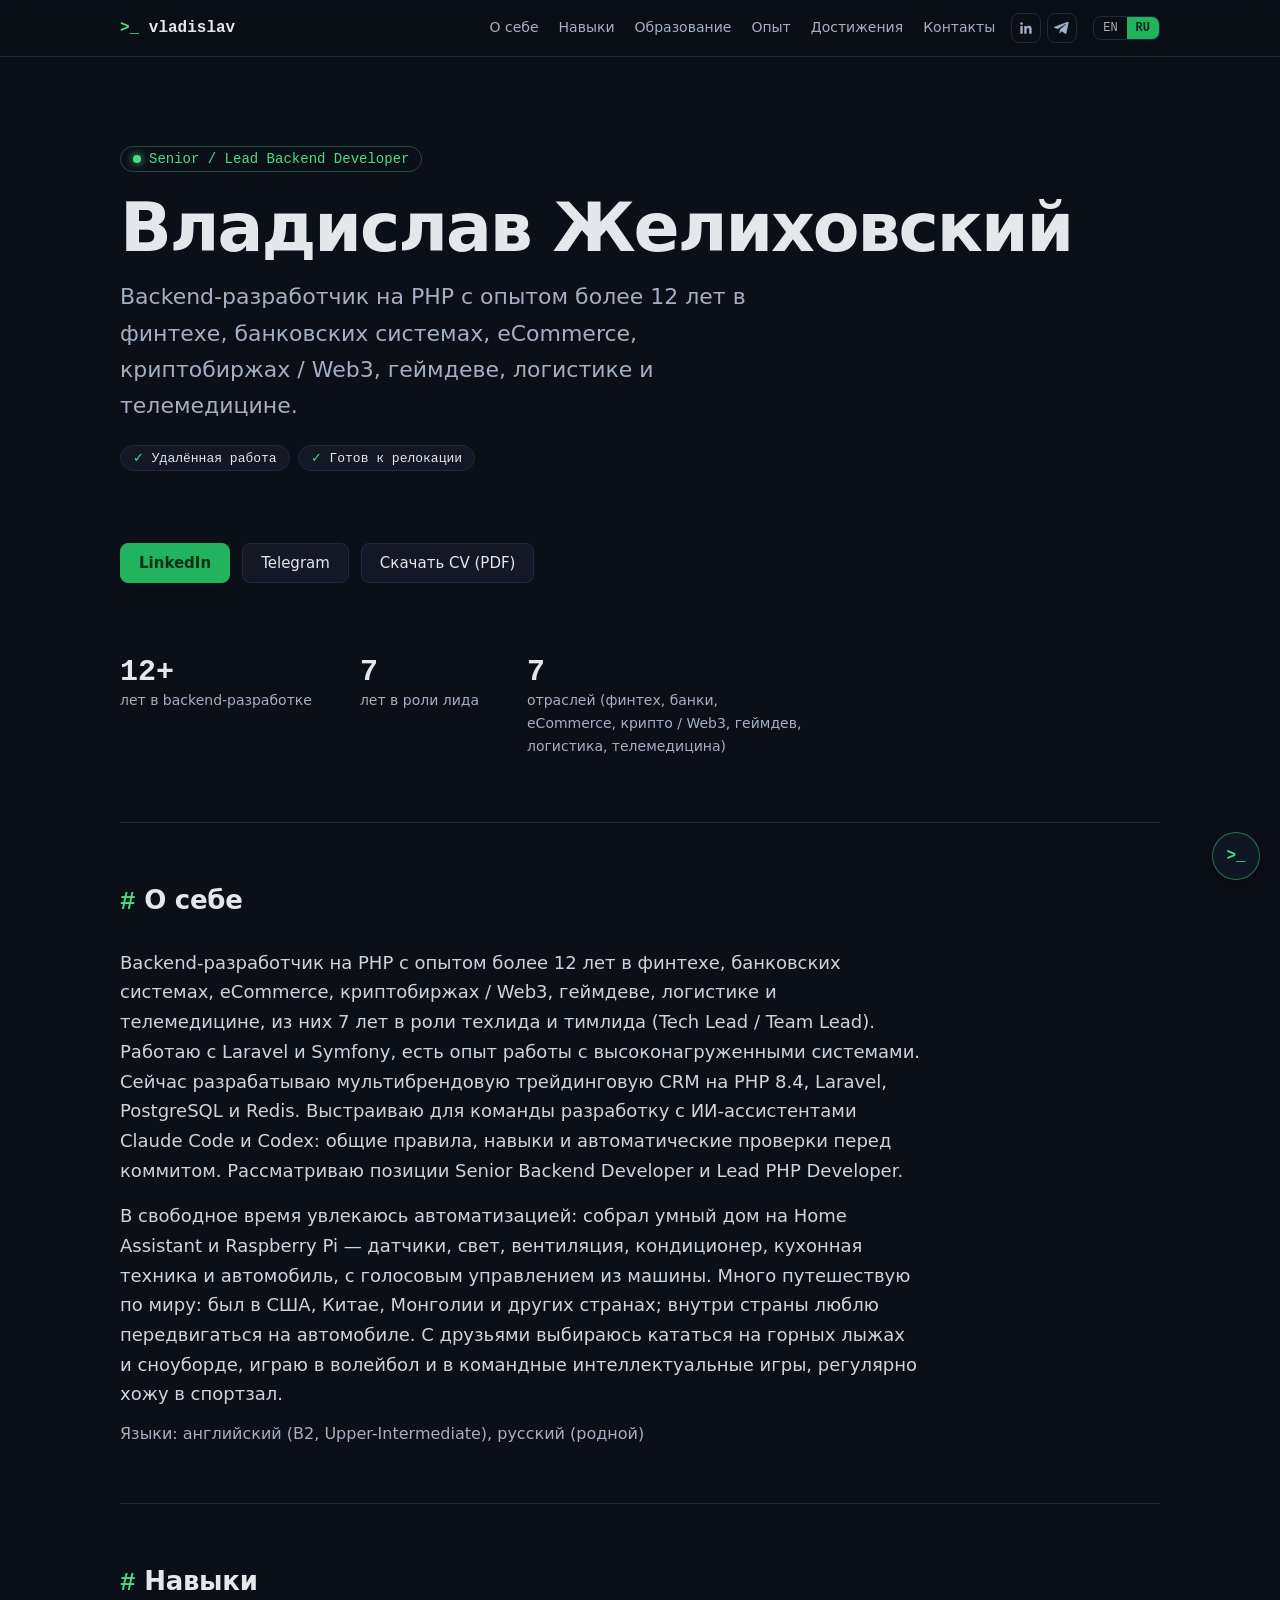
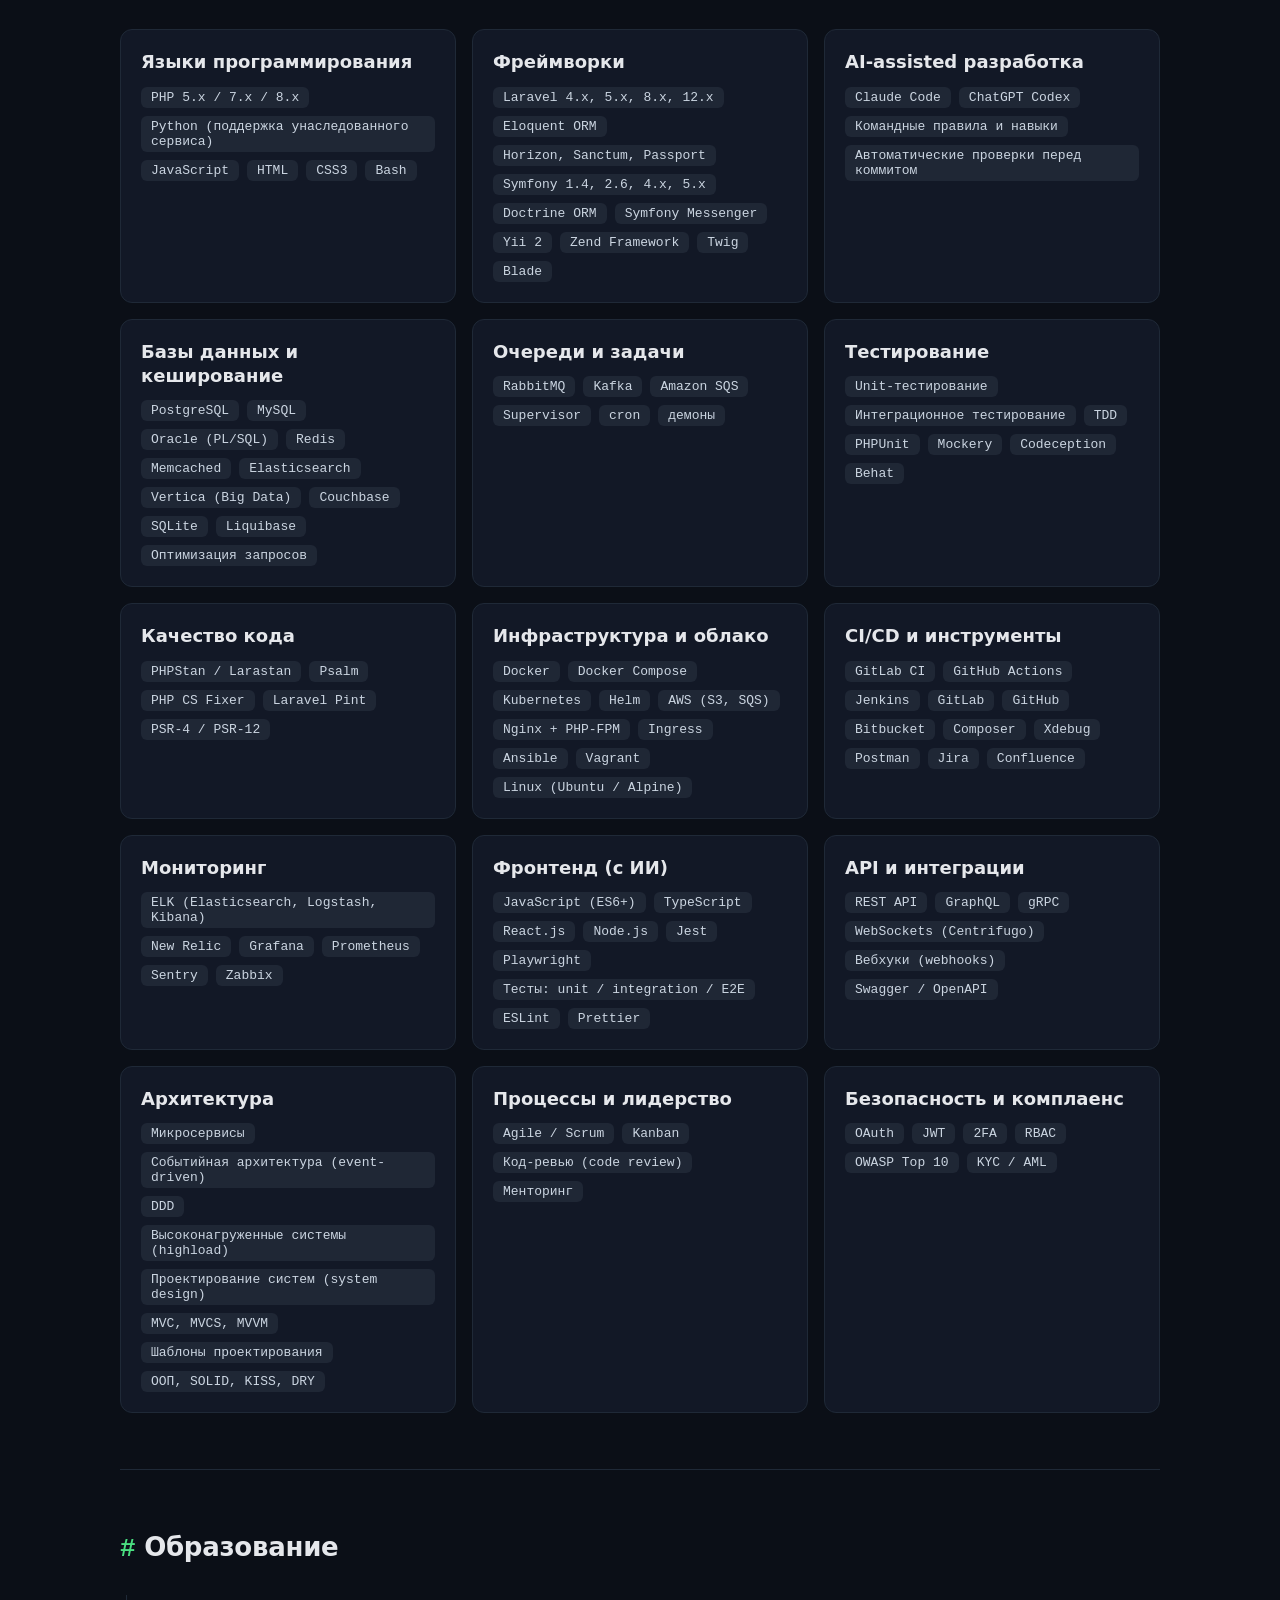
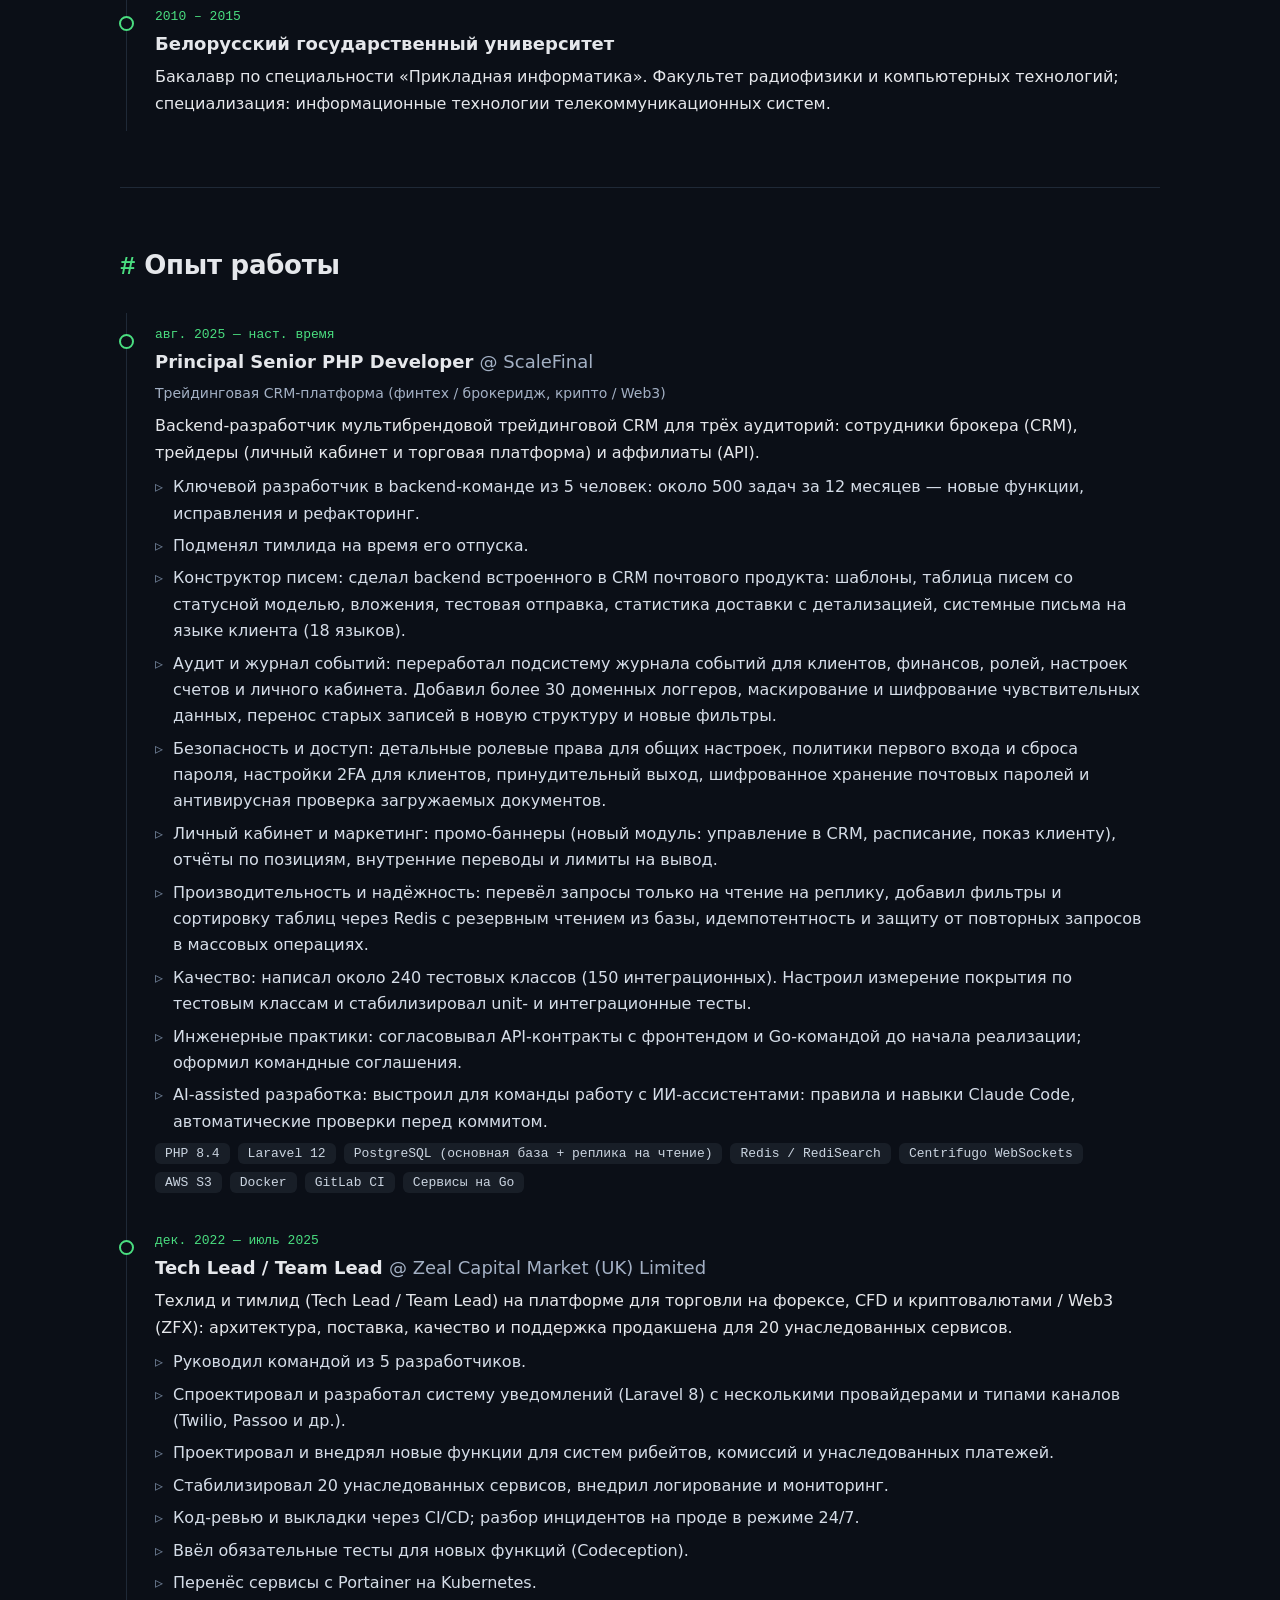
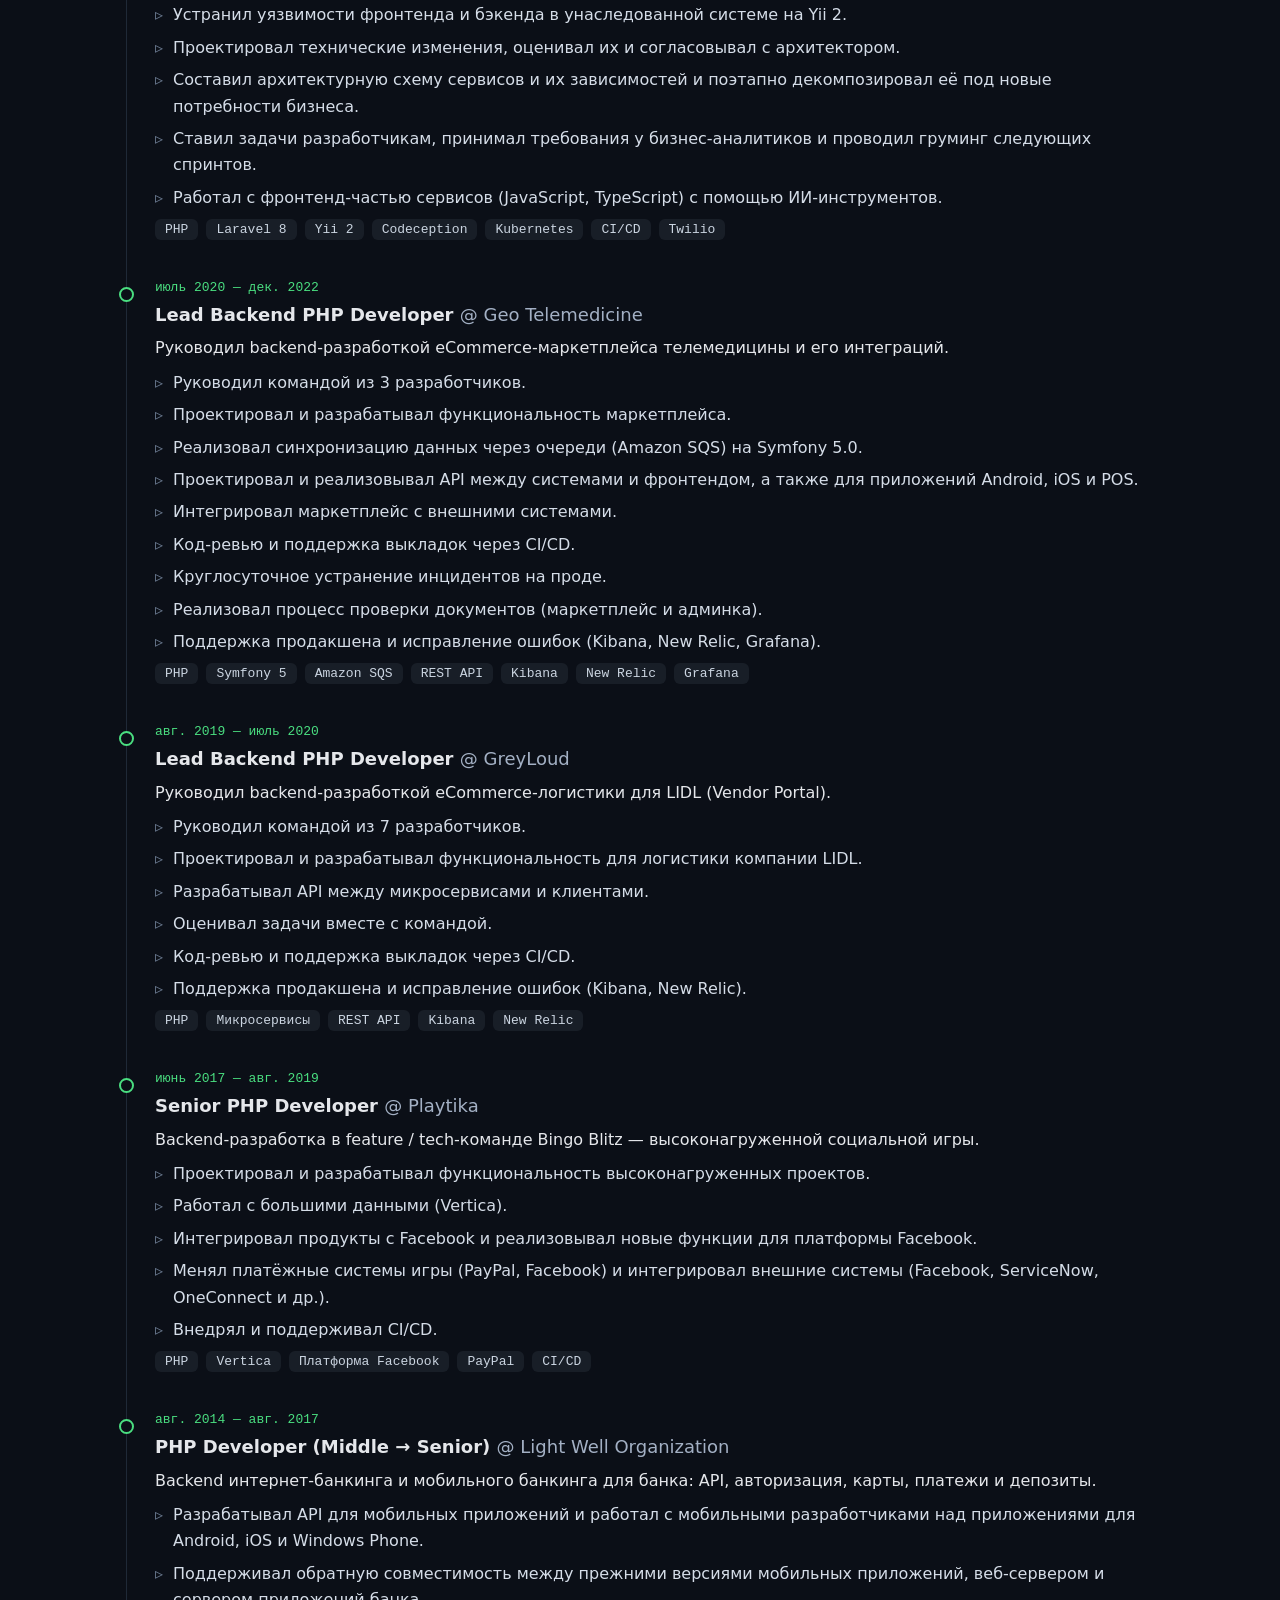
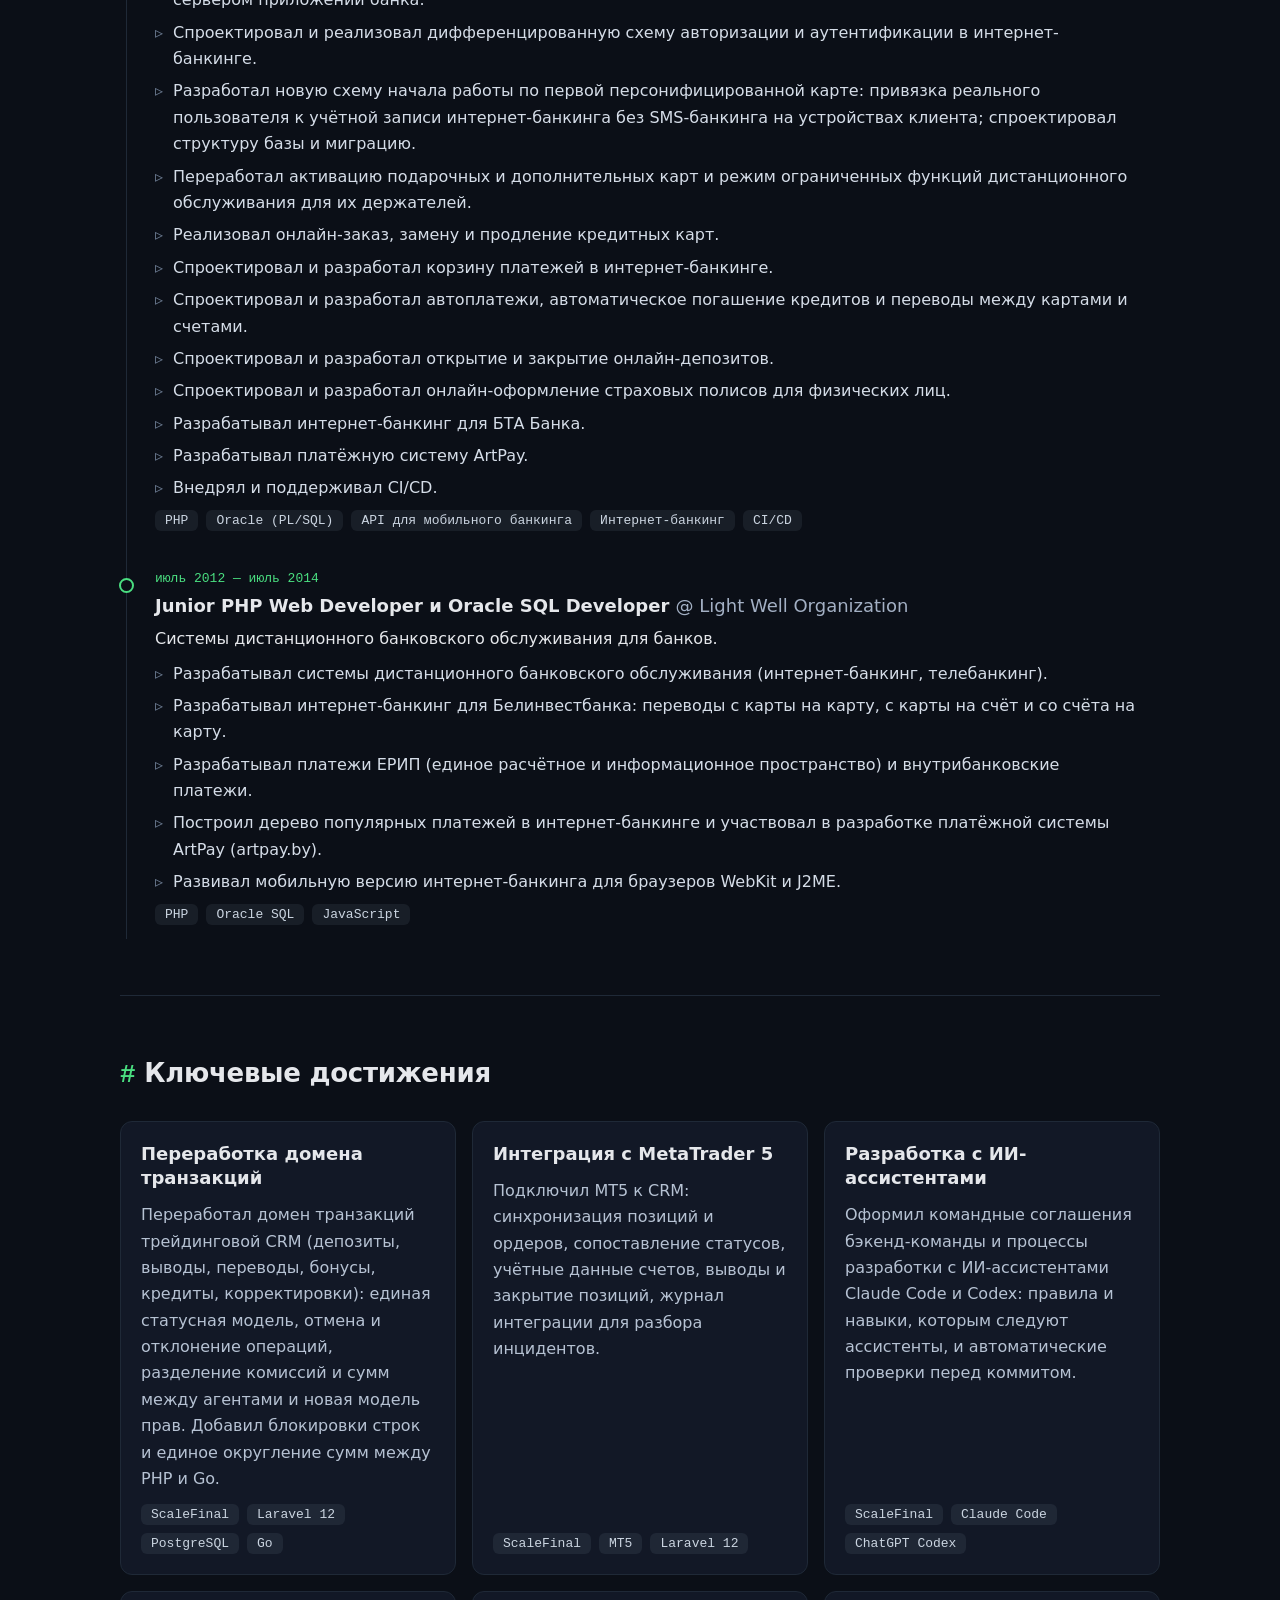
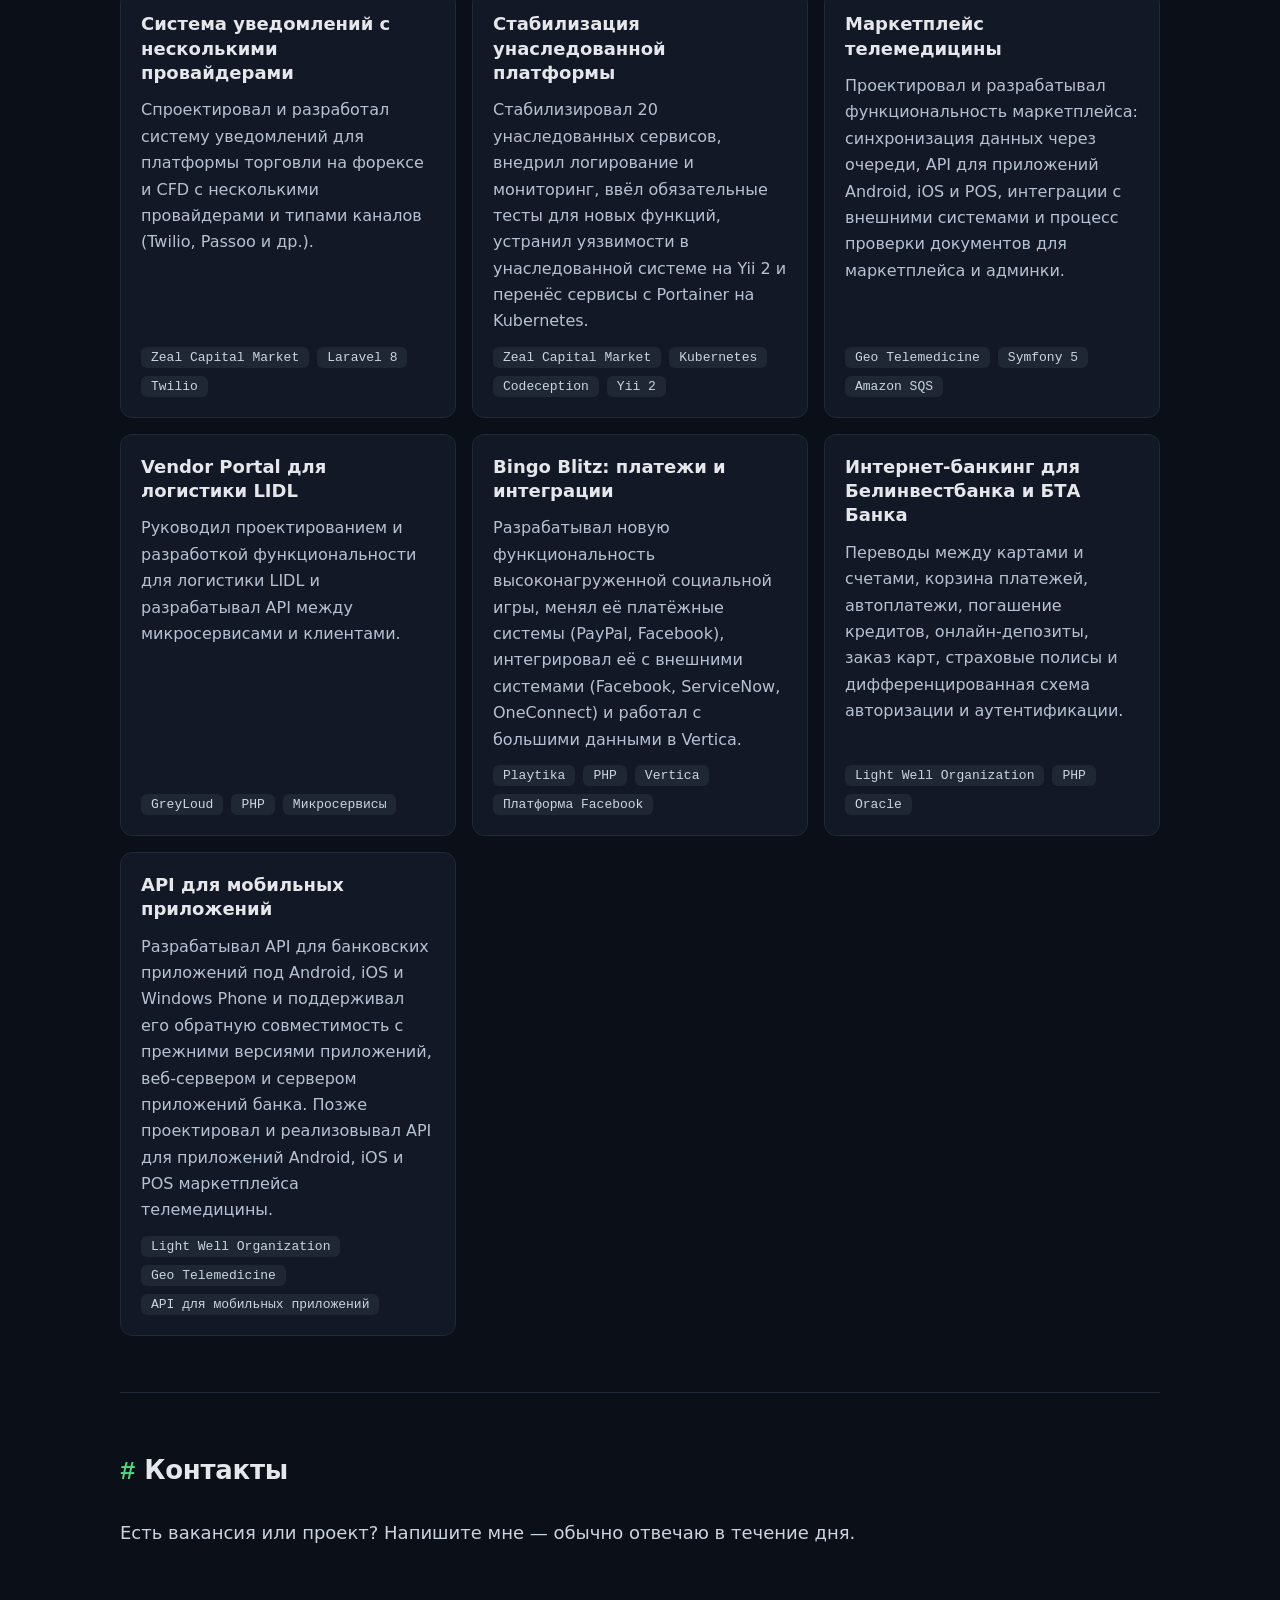
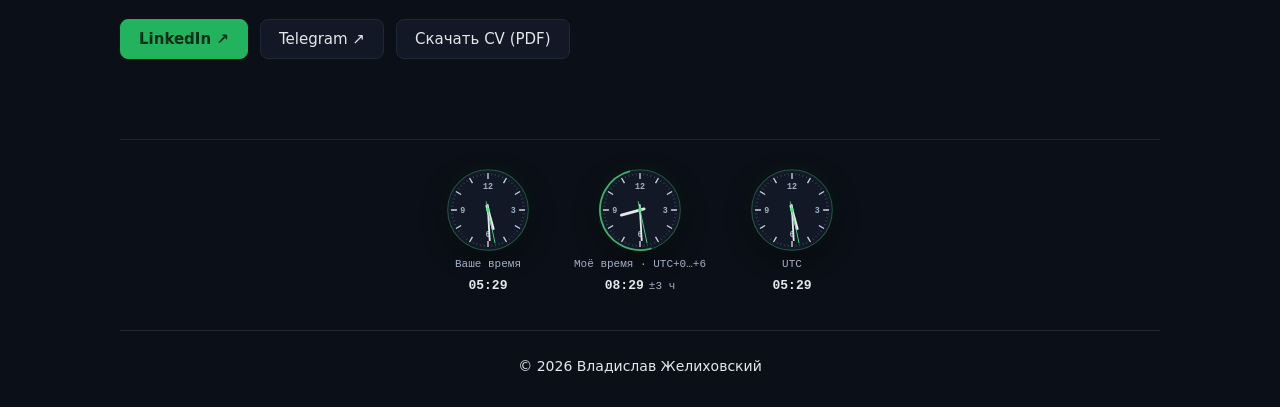
==== commit 6d5d09e5: "Show AI-assisted development as a separate skill, bullet and project; update CV PDFs" ====
--- a/ru/index.html
+++ b/ru/index.html
@@ -1 +1 @@
-<!doctype html><html lang="ru"><head><meta charset="UTF-8"><meta name="viewport" content="width=device-width,initial-scale=1"><meta name="description" content="Backend-разработчик на PHP с опытом более 12 лет в финтехе, банковских системах, eCommerce, криптобиржах / Web3, геймдеве, логистике и телемедицине."><meta property="og:type" content="website"><meta property="og:url" content="https://vlad-zhelihovsky.github.io/ru/"><meta property="og:title" content="Владислав Желиховский — Senior / Lead Backend Developer"><meta property="og:description" content="Backend-разработчик на PHP с опытом более 12 лет в финтехе, банковских системах, eCommerce, криптобиржах / Web3, геймдеве, логистике и телемедицине."><meta property="og:image" content="https://vlad-zhelihovsky.github.io/og.png"><meta property="og:image:width" content="1200"><meta property="og:image:height" content="630"><meta name="twitter:card" content="summary_large_image"><link rel="canonical" href="https://vlad-zhelihovsky.github.io/ru/"><script type="application/ld+json">{"@context":"https://schema.org","@type":"Person","name":"Владислав Желиховский","jobTitle":"Senior / Lead Backend Developer","description":"Backend-разработчик на PHP с опытом более 12 лет в финтехе, банковских системах, eCommerce, криптобиржах / Web3, геймдеве, логистике и телемедицине, из них 7 лет в роли техлида и тимлида (Tech Lead / Team Lead). Работаю с Laravel и Symfony, есть опыт работы с высоконагруженными системами. Сейчас разрабатываю мультибрендовую трейдинговую CRM на PHP 8.4, Laravel, PostgreSQL и Redis. Рассматриваю позиции Senior Backend Developer и Lead PHP Developer.","url":"https://vlad-zhelihovsky.github.io/ru/","image":"https://vlad-zhelihovsky.github.io/og.png","sameAs":["https://www.linkedin.com/in/vladislav-zhelihovsky-81b3a1a6","https://t.me/powerduals"],"alumniOf":[{"@type":"CollegeOrUniversity","name":"Белорусский государственный университет"}],"knowsLanguage":["английский","русский"],"knowsAbout":["PHP 5.x / 7.x / 8.x","Python (поддержка унаследованного сервиса)","JavaScript","HTML","CSS3","Bash","Laravel 4.x, 5.x, 8.x, 12.x","Eloquent ORM","Horizon, Sanctum, Passport","Symfony 1.4, 2.6, 4.x, 5.x","Doctrine ORM","Symfony Messenger","Yii 2","Zend Framework","Twig","Blade","PostgreSQL","MySQL","Oracle (PL/SQL)","Redis","Memcached","Elasticsearch","Vertica (Big Data)","Couchbase","SQLite","Liquibase","Оптимизация запросов","RabbitMQ","Kafka","Amazon SQS","Supervisor","cron","демоны","Unit-тестирование","Интеграционное тестирование","TDD","PHPUnit","Mockery","Codeception","Behat","PHPStan / Larastan","Psalm","PHP CS Fixer","Laravel Pint","PSR-4 / PSR-12","Docker","Docker Compose","Kubernetes","Helm","AWS (S3, SQS)","Nginx + PHP-FPM","Ingress","Ansible","Vagrant","Linux (Ubuntu / Alpine)","GitLab CI","GitHub Actions","Jenkins","GitLab","GitHub","Bitbucket","Composer","Xdebug","Postman","Jira","Confluence","ELK (Elasticsearch, Logstash, Kibana)","New Relic","Grafana","Prometheus","Sentry","Zabbix","JavaScript (ES6+)","TypeScript","React.js","Node.js","Jest","Playwright","Тесты: unit / integration / E2E","ESLint","Prettier","REST API","GraphQL","gRPC","WebSockets (Centrifugo)","Вебхуки (webhooks)","Swagger / OpenAPI","Микросервисы","Событийная архитектура (event-driven)","DDD","Высоконагруженные системы (highload)","Проектирование систем (system design)","MVC, MVCS, MVVM","Шаблоны проектирования","ООП, SOLID, KISS, DRY","Agile / Scrum","Kanban","Код-ревью (code review)","Менторинг","Claude Code (ИИ-инструменты)","ChatGPT Codex (ИИ-инструменты)","OAuth","JWT","2FA","RBAC","OWASP Top 10","KYC / AML"]}</script><link rel="icon" href="data:image/svg+xml,<svg xmlns='http://www.w3.org/2000/svg' viewBox='0 0 100 100'><rect width='100' height='100' rx='22' fill='%230b0f17'/><text x='50' y='68' font-size='54' text-anchor='middle' fill='%234ade80' font-family='monospace'>&gt;_</text></svg>"><title>Владислав Желиховский — Senior / Lead Backend Developer</title><script>!function(){var t=document.cookie.match(/(?:^|; )lang=(en|ru)/),a=/\/ru\/?$/.test(location.pathname);!t||"ru"!==t[1]||a?document.addEventListener("click",function(t){var a=t.target.closest&&t.target.closest("a[data-lang]");a&&(document.cookie="lang="+a.getAttribute("data-lang")+"; path=/; max-age=31536000; SameSite=Lax")}):location.replace("ru/"+location.hash)}()</script><link rel="stylesheet" crossorigin href="../assets/index-CiFDfEcQ.css"><link rel="alternate" hreflang="en" href="https://vlad-zhelihovsky.github.io/"><link rel="alternate" hreflang="ru" href="https://vlad-zhelihovsky.github.io/ru/"><link rel="alternate" hreflang="x-default" href="https://vlad-zhelihovsky.github.io/"></head><body><div id="app"><header class="topbar"><div class="container topbar-inner"><a class="logo" href="#top"><span class="prompt">&gt;_</span> vladislav</a><nav><a href="#about">О себе</a><a href="#skills">Навыки</a><a href="#education">Образование</a><a href="#experience">Опыт</a><a href="#projects">Достижения</a><a href="#contact">Контакты</a></nav><div class="social"><a href="https://www.linkedin.com/in/vladislav-zhelihovsky-81b3a1a6" aria-label="LinkedIn" title="LinkedIn" target="_blank" rel="noopener"><svg viewBox="0 0 24 24" aria-hidden="true"><path d="M20.447 20.452h-3.554v-5.569c0-1.328-.027-3.037-1.852-3.037-1.853 0-2.136 1.445-2.136 2.939v5.667H9.351V9h3.414v1.561h.046c.477-.9 1.637-1.85 3.37-1.85 3.601 0 4.267 2.37 4.267 5.455v6.286zM5.337 7.433c-1.144 0-2.063-.926-2.063-2.065 0-1.138.92-2.063 2.063-2.063 1.14 0 2.064.925 2.064 2.063 0 1.139-.925 2.065-2.064 2.065zm1.782 13.019H3.555V9h3.564v11.452z"></path></svg></a><a href="https://t.me/powerduals" aria-label="Telegram" title="Telegram" target="_blank" rel="noopener"><svg viewBox="0 0 24 24" aria-hidden="true"><path d="M21.94 4.3 18.6 19.9c-.25 1.1-.9 1.37-1.82.85l-5.03-3.7-2.43 2.33c-.27.27-.5.5-1.01.5l.36-5.12 9.32-8.42c.4-.36-.09-.56-.63-.2L5.85 13.4.9 11.85c-1.08-.34-1.1-1.08.22-1.6L20.5 2.8c.9-.33 1.68.2 1.44 1.5Z"></path></svg></a></div><div class="lang" role="group" aria-label="Язык"><a href="../" data-lang="en" hreflang="en" class="">EN</a><a href="../ru/" data-lang="ru" hreflang="ru" class="active" aria-current="true">RU</a></div></div></header><main id="top" class="container"><section class="hero"><p class="eyebrow"><span class="dot"></span> Senior / Lead Backend Developer</p><h1>Владислав Желиховский</h1><p class="tagline">Backend-разработчик на PHP с опытом более 12 лет в финтехе, банковских системах, eCommerce, криптобиржах / Web3, геймдеве, логистике и телемедицине.</p><ul class="open-to" aria-label="Что ищу"><li>Удалённая работа</li><li>Готов к релокации</li></ul><div class="hero-actions"><a class="primary btn" href="https://www.linkedin.com/in/vladislav-zhelihovsky-81b3a1a6" target="_blank" rel="noopener">LinkedIn</a><a class="btn" href="https://t.me/powerduals" target="_blank" rel="noopener">Telegram</a><a class="btn" href="../Vladislav_Zhelihovsky_CV_RU.pdf" download>Скачать CV (PDF)</a></div><dl class="stats"><div><dt>12+</dt><dd>лет в backend-разработке</dd></div><div><dt>7</dt><dd>лет в роли лида</dd></div><div><dt>7</dt><dd>отраслей (финтех, банки, eCommerce, крипто / Web3, геймдев, логистика, телемедицина)</dd></div></dl></section><section id="about"><h2><span class="hash">#</span> О себе</h2><p class="lead">Backend-разработчик на PHP с опытом более 12 лет в финтехе, банковских системах, eCommerce, криптобиржах / Web3, геймдеве, логистике и телемедицине, из них 7 лет в роли техлида и тимлида (Tech Lead / Team Lead). Работаю с Laravel и Symfony, есть опыт работы с высоконагруженными системами. Сейчас разрабатываю мультибрендовую трейдинговую CRM на PHP 8.4, Laravel, PostgreSQL и Redis. Рассматриваю позиции Senior Backend Developer и Lead PHP Developer.</p><p class="lead">В свободное время увлекаюсь автоматизацией: собрал умный дом на Home Assistant и Raspberry Pi — датчики, свет, вентиляция, кондиционер, кухонная техника и автомобиль, с голосовым управлением из машины. Тот же интерес переношу в работу: строю для команды процессы разработки с ИИ-ассистентом — правила, навыки и автоматические проверки. Много путешествую по миру: был в США, Китае, Монголии и других странах; внутри страны люблю передвигаться на автомобиле. С друзьями выбираюсь кататься на горных лыжах и сноуборде, играю в волейбол и в командные интеллектуальные игры, регулярно хожу в спортзал.</p><p class="muted">Языки: английский (B2, Upper-Intermediate), русский (родной)</p></section><section id="skills"><h2><span class="hash">#</span> Навыки</h2><div class="grid skills"><article class="card"><h3>Языки программирования</h3><ul class="tags"><li>PHP 5.x / 7.x / 8.x</li><li>Python (поддержка унаследованного сервиса)</li><li>JavaScript</li><li>HTML</li><li>CSS3</li><li>Bash</li></ul></article><article class="card"><h3>Фреймворки</h3><ul class="tags"><li>Laravel 4.x, 5.x, 8.x, 12.x</li><li>Eloquent ORM</li><li>Horizon, Sanctum, Passport</li><li>Symfony 1.4, 2.6, 4.x, 5.x</li><li>Doctrine ORM</li><li>Symfony Messenger</li><li>Yii 2</li><li>Zend Framework</li><li>Twig</li><li>Blade</li></ul></article><article class="card"><h3>Базы данных и кеширование</h3><ul class="tags"><li>PostgreSQL</li><li>MySQL</li><li>Oracle (PL/SQL)</li><li>Redis</li><li>Memcached</li><li>Elasticsearch</li><li>Vertica (Big Data)</li><li>Couchbase</li><li>SQLite</li><li>Liquibase</li><li>Оптимизация запросов</li></ul></article><article class="card"><h3>Очереди и задачи</h3><ul class="tags"><li>RabbitMQ</li><li>Kafka</li><li>Amazon SQS</li><li>Supervisor</li><li>cron</li><li>демоны</li></ul></article><article class="card"><h3>Тестирование</h3><ul class="tags"><li>Unit-тестирование</li><li>Интеграционное тестирование</li><li>TDD</li><li>PHPUnit</li><li>Mockery</li><li>Codeception</li><li>Behat</li></ul></article><article class="card"><h3>Качество кода</h3><ul class="tags"><li>PHPStan / Larastan</li><li>Psalm</li><li>PHP CS Fixer</li><li>Laravel Pint</li><li>PSR-4 / PSR-12</li></ul></article><article class="card"><h3>Инфраструктура и облако</h3><ul class="tags"><li>Docker</li><li>Docker Compose</li><li>Kubernetes</li><li>Helm</li><li>AWS (S3, SQS)</li><li>Nginx + PHP-FPM</li><li>Ingress</li><li>Ansible</li><li>Vagrant</li><li>Linux (Ubuntu / Alpine)</li></ul></article><article class="card"><h3>CI/CD и инструменты</h3><ul class="tags"><li>GitLab CI</li><li>GitHub Actions</li><li>Jenkins</li><li>GitLab</li><li>GitHub</li><li>Bitbucket</li><li>Composer</li><li>Xdebug</li><li>Postman</li><li>Jira</li><li>Confluence</li></ul></article><article class="card"><h3>Мониторинг</h3><ul class="tags"><li>ELK (Elasticsearch, Logstash, Kibana)</li><li>New Relic</li><li>Grafana</li><li>Prometheus</li><li>Sentry</li><li>Zabbix</li></ul></article><article class="card"><h3>Фронтенд (с ИИ)</h3><ul class="tags"><li>JavaScript (ES6+)</li><li>TypeScript</li><li>React.js</li><li>Node.js</li><li>Jest</li><li>Playwright</li><li>Тесты: unit / integration / E2E</li><li>ESLint</li><li>Prettier</li></ul></article><article class="card"><h3>API и интеграции</h3><ul class="tags"><li>REST API</li><li>GraphQL</li><li>gRPC</li><li>WebSockets (Centrifugo)</li><li>Вебхуки (webhooks)</li><li>Swagger / OpenAPI</li></ul></article><article class="card"><h3>Архитектура</h3><ul class="tags"><li>Микросервисы</li><li>Событийная архитектура (event-driven)</li><li>DDD</li><li>Высоконагруженные системы (highload)</li><li>Проектирование систем (system design)</li><li>MVC, MVCS, MVVM</li><li>Шаблоны проектирования</li><li>ООП, SOLID, KISS, DRY</li></ul></article><article class="card"><h3>Процессы и лидерство</h3><ul class="tags"><li>Agile / Scrum</li><li>Kanban</li><li>Код-ревью (code review)</li><li>Менторинг</li><li>Claude Code (ИИ-инструменты)</li><li>ChatGPT Codex (ИИ-инструменты)</li></ul></article><article class="card"><h3>Безопасность и комплаенс</h3><ul class="tags"><li>OAuth</li><li>JWT</li><li>2FA</li><li>RBAC</li><li>OWASP Top 10</li><li>KYC / AML</li></ul></article></div></section><section id="education"><h2><span class="hash">#</span> Образование</h2><ol class="timeline"><li><p class="period">2010 – 2015</p><h3>Белорусский государственный университет</h3><p>Бакалавр по специальности «Прикладная информатика». Факультет радиофизики и компьютерных технологий; специализация: информационные технологии телекоммуникационных систем.</p></li></ol></section><section id="experience"><h2><span class="hash">#</span> Опыт работы</h2><ol class="timeline"><li><p class="period">авг. 2025 — наст. время</p><h3>Principal Senior PHP Developer <span class="at">@ ScaleFinal</span></h3><p class="muted small">Трейдинговая CRM-платформа (финтех / брокеридж, крипто / Web3)</p><p>Backend-разработчик мультибрендовой трейдинговой CRM для трёх аудиторий: сотрудники брокера (CRM), трейдеры (личный кабинет и торговая платформа) и аффилиаты (API).</p><ul class="highlights"><li>Ключевой разработчик в backend-команде из 5 человек: около 500 задач за 12 месяцев — новые функции, исправления и рефакторинг.</li><li>Подменял тимлида на время его отпуска.</li><li>Конструктор писем: сделал backend встроенного в CRM почтового продукта: шаблоны, таблица писем со статусной моделью, вложения, тестовая отправка, статистика доставки с детализацией, системные письма на языке клиента (18 языков).</li><li>Аудит и журнал событий: переработал подсистему журнала событий для клиентов, финансов, ролей, настроек счетов и личного кабинета. Добавил более 30 доменных логгеров, маскирование и шифрование чувствительных данных, перенос старых записей в новую структуру и новые фильтры.</li><li>Безопасность и доступ: детальные ролевые права для общих настроек, политики первого входа и сброса пароля, настройки 2FA для клиентов, принудительный выход, шифрованное хранение почтовых паролей и антивирусная проверка загружаемых документов.</li><li>Личный кабинет и маркетинг: промо-баннеры (новый модуль: управление в CRM, расписание, показ клиенту), отчёты по позициям, внутренние переводы и лимиты на вывод.</li><li>Производительность и надёжность: перевёл запросы только на чтение на реплику, добавил фильтры и сортировку таблиц через Redis с резервным чтением из базы, идемпотентность и защиту от повторных запросов в массовых операциях.</li><li>Качество: написал около 240 тестовых классов (150 интеграционных). Настроил измерение покрытия по тестовым классам и стабилизировал unit- и интеграционные тесты.</li><li>Инженерные практики: согласовывал API-контракты с фронтендом и Go-командой до начала реализации; оформил командные соглашения и процессы разработки с ИИ-ассистентом (правила и навыки Claude Code, автоматические проверки перед коммитом).</li></ul><ul class="tags"><li>PHP 8.4</li><li>Laravel 12</li><li>PostgreSQL (основная база + реплика на чтение)</li><li>Redis / RediSearch</li><li>Centrifugo WebSockets</li><li>AWS S3</li><li>Docker</li><li>GitLab CI</li><li>Сервисы на Go</li></ul></li><li><p class="period">дек. 2022 — июль 2025</p><h3>Tech Lead / Team Lead <span class="at">@ Zeal Capital Market (UK) Limited</span></h3><p>Техлид и тимлид (Tech Lead / Team Lead) на платформе для торговли на форексе, CFD и криптовалютами / Web3 (ZFX): архитектура, поставка, качество и поддержка продакшена для 20 унаследованных сервисов.</p><ul class="highlights"><li>Руководил командой из 5 разработчиков.</li><li>Спроектировал и разработал систему уведомлений (Laravel 8) с несколькими провайдерами и типами каналов (Twilio, Passoo и др.).</li><li>Проектировал и внедрял новые функции для систем рибейтов, комиссий и унаследованных платежей.</li><li>Стабилизировал 20 унаследованных сервисов, внедрил логирование и мониторинг.</li><li>Код-ревью и выкладки через CI/CD; разбор инцидентов на проде в режиме 24/7.</li><li>Ввёл обязательные тесты для новых функций (Codeception).</li><li>Перенёс сервисы с Portainer на Kubernetes.</li><li>Устранил уязвимости фронтенда и бэкенда в унаследованной системе на Yii 2.</li><li>Проектировал технические изменения, оценивал их и согласовывал с архитектором.</li><li>Составил архитектурную схему сервисов и их зависимостей и поэтапно декомпозировал её под новые потребности бизнеса.</li><li>Ставил задачи разработчикам, принимал требования у бизнес-аналитиков и проводил груминг следующих спринтов.</li><li>Работал с фронтенд-частью сервисов (JavaScript, TypeScript) с помощью ИИ-инструментов.</li></ul><ul class="tags"><li>PHP</li><li>Laravel 8</li><li>Yii 2</li><li>Codeception</li><li>Kubernetes</li><li>CI/CD</li><li>Twilio</li></ul></li><li><p class="period">июль 2020 — дек. 2022</p><h3>Lead Backend PHP Developer <span class="at">@ Geo Telemedicine</span></h3><p>Руководил backend-разработкой eCommerce-маркетплейса телемедицины и его интеграций.</p><ul class="highlights"><li>Руководил командой из 3 разработчиков.</li><li>Проектировал и разрабатывал функциональность маркетплейса.</li><li>Реализовал синхронизацию данных через очереди (Amazon SQS) на Symfony 5.0.</li><li>Проектировал и реализовывал API между системами и фронтендом, а также для приложений Android, iOS и POS.</li><li>Интегрировал маркетплейс с внешними системами.</li><li>Код-ревью и поддержка выкладок через CI/CD.</li><li>Круглосуточное устранение инцидентов на проде.</li><li>Реализовал процесс проверки документов (маркетплейс и админка).</li><li>Поддержка продакшена и исправление ошибок (Kibana, New Relic, Grafana).</li></ul><ul class="tags"><li>PHP</li><li>Symfony 5</li><li>Amazon SQS</li><li>REST API</li><li>Kibana</li><li>New Relic</li><li>Grafana</li></ul></li><li><p class="period">авг. 2019 — июль 2020</p><h3>Lead Backend PHP Developer <span class="at">@ GreyLoud</span></h3><p>Руководил backend-разработкой eCommerce-логистики для LIDL (Vendor Portal).</p><ul class="highlights"><li>Руководил командой из 7 разработчиков.</li><li>Проектировал и разрабатывал функциональность для логистики компании LIDL.</li><li>Разрабатывал API между микросервисами и клиентами.</li><li>Оценивал задачи вместе с командой.</li><li>Код-ревью и поддержка выкладок через CI/CD.</li><li>Поддержка продакшена и исправление ошибок (Kibana, New Relic).</li></ul><ul class="tags"><li>PHP</li><li>Микросервисы</li><li>REST API</li><li>Kibana</li><li>New Relic</li></ul></li><li><p class="period">июнь 2017 — авг. 2019</p><h3>Senior PHP Developer <span class="at">@ Playtika</span></h3><p>Backend-разработка в feature / tech-команде Bingo Blitz — высоконагруженной социальной игры.</p><ul class="highlights"><li>Проектировал и разрабатывал функциональность высоконагруженных проектов.</li><li>Работал с большими данными (Vertica).</li><li>Интегрировал продукты с Facebook и реализовывал новые функции для платформы Facebook.</li><li>Менял платёжные системы игры (PayPal, Facebook) и интегрировал внешние системы (Facebook, ServiceNow, OneConnect и др.).</li><li>Внедрял и поддерживал CI/CD.</li></ul><ul class="tags"><li>PHP</li><li>Vertica</li><li>Платформа Facebook</li><li>PayPal</li><li>CI/CD</li></ul></li><li><p class="period">авг. 2014 — авг. 2017</p><h3>PHP Developer (Middle → Senior) <span class="at">@ Light Well Organization</span></h3><p>Backend интернет-банкинга и мобильного банкинга для банка: API, авторизация, карты, платежи и депозиты.</p><ul class="highlights"><li>Разрабатывал API для мобильных приложений и работал с мобильными разработчиками над приложениями для Android, iOS и Windows Phone.</li><li>Поддерживал обратную совместимость между прежними версиями мобильных приложений, веб-сервером и сервером приложений банка.</li><li>Спроектировал и реализовал дифференцированную схему авторизации и аутентификации в интернет-банкинге.</li><li>Разработал новую схему начала работы по первой персонифицированной карте: привязка реального пользователя к учётной записи интернет-банкинга без SMS-банкинга на устройствах клиента; спроектировал структуру базы и миграцию.</li><li>Переработал активацию подарочных и дополнительных карт и режим ограниченных функций дистанционного обслуживания для их держателей.</li><li>Реализовал онлайн-заказ, замену и продление кредитных карт.</li><li>Спроектировал и разработал корзину платежей в интернет-банкинге.</li><li>Спроектировал и разработал автоплатежи, автоматическое погашение кредитов и переводы между картами и счетами.</li><li>Спроектировал и разработал открытие и закрытие онлайн-депозитов.</li><li>Спроектировал и разработал онлайн-оформление страховых полисов для физических лиц.</li><li>Разрабатывал интернет-банкинг для БТА Банка.</li><li>Разрабатывал платёжную систему ArtPay.</li><li>Внедрял и поддерживал CI/CD.</li></ul><ul class="tags"><li>PHP</li><li>Oracle (PL/SQL)</li><li>API для мобильного банкинга</li><li>Интернет-банкинг</li><li>CI/CD</li></ul></li><li><p class="period">июль 2012 — июль 2014</p><h3>Junior PHP Web Developer и Oracle SQL Developer <span class="at">@ Light Well Organization</span></h3><p>Системы дистанционного банковского обслуживания для банков.</p><ul class="highlights"><li>Разрабатывал системы дистанционного банковского обслуживания (интернет-банкинг, телебанкинг).</li><li>Разрабатывал интернет-банкинг для Белинвестбанка: переводы с карты на карту, с карты на счёт и со счёта на карту.</li><li>Разрабатывал платежи ЕРИП (единое расчётное и информационное пространство) и внутрибанковские платежи.</li><li>Построил дерево популярных платежей в интернет-банкинге и участвовал в разработке платёжной системы ArtPay (artpay.by).</li><li>Развивал мобильную версию интернет-банкинга для браузеров WebKit и J2ME.</li></ul><ul class="tags"><li>PHP</li><li>Oracle SQL</li><li>JavaScript</li></ul></li></ol></section><section id="projects"><h2><span class="hash">#</span> Ключевые достижения</h2><div class="grid"><article class="card"><h3>Переработка домена транзакций</h3><p>Переработал домен транзакций трейдинговой CRM (депозиты, выводы, переводы, бонусы, кредиты, корректировки): единая статусная модель, отмена и отклонение операций, разделение комиссий и сумм между агентами и новая модель прав. Добавил блокировки строк и единое округление сумм между PHP и Go.</p><ul class="tags"><li>ScaleFinal</li><li>Laravel 12</li><li>PostgreSQL</li><li>Go</li></ul></article><article class="card"><h3>Интеграция с MetaTrader 5</h3><p>Подключил MT5 к CRM: синхронизация позиций и ордеров, сопоставление статусов, учётные данные счетов, выводы и закрытие позиций, журнал интеграции для разбора инцидентов.</p><ul class="tags"><li>ScaleFinal</li><li>MT5</li><li>Laravel 12</li></ul></article><article class="card"><h3>Система уведомлений с несколькими провайдерами</h3><p>Спроектировал и разработал систему уведомлений для платформы торговли на форексе и CFD с несколькими провайдерами и типами каналов (Twilio, Passoo и др.).</p><ul class="tags"><li>Zeal Capital Market</li><li>Laravel 8</li><li>Twilio</li></ul></article><article class="card"><h3>Стабилизация унаследованной платформы</h3><p>Стабилизировал 20 унаследованных сервисов, внедрил логирование и мониторинг, ввёл обязательные тесты для новых функций, устранил уязвимости в унаследованной системе на Yii 2 и перенёс сервисы с Portainer на Kubernetes.</p><ul class="tags"><li>Zeal Capital Market</li><li>Kubernetes</li><li>Codeception</li><li>Yii 2</li></ul></article><article class="card"><h3>Маркетплейс телемедицины</h3><p>Проектировал и разрабатывал функциональность маркетплейса: синхронизация данных через очереди, API для приложений Android, iOS и POS, интеграции с внешними системами и процесс проверки документов для маркетплейса и админки.</p><ul class="tags"><li>Geo Telemedicine</li><li>Symfony 5</li><li>Amazon SQS</li></ul></article><article class="card"><h3>Vendor Portal для логистики LIDL</h3><p>Руководил проектированием и разработкой функциональности для логистики LIDL и разрабатывал API между микросервисами и клиентами.</p><ul class="tags"><li>GreyLoud</li><li>PHP</li><li>Микросервисы</li></ul></article><article class="card"><h3>Bingo Blitz: платежи и интеграции</h3><p>Разрабатывал новую функциональность высоконагруженной социальной игры, менял её платёжные системы (PayPal, Facebook), интегрировал её с внешними системами (Facebook, ServiceNow, OneConnect) и работал с большими данными в Vertica.</p><ul class="tags"><li>Playtika</li><li>PHP</li><li>Vertica</li><li>Платформа Facebook</li></ul></article><article class="card"><h3>Интернет-банкинг для Белинвестбанка и БТА Банка</h3><p>Переводы между картами и счетами, корзина платежей, автоплатежи, погашение кредитов, онлайн-депозиты, заказ карт, страховые полисы и дифференцированная схема авторизации и аутентификации.</p><ul class="tags"><li>Light Well Organization</li><li>PHP</li><li>Oracle</li></ul></article><article class="card"><h3>API для мобильных приложений</h3><p>Разрабатывал API для банковских приложений под Android, iOS и Windows Phone и поддерживал его обратную совместимость с прежними версиями приложений, веб-сервером и сервером приложений банка. Позже проектировал и реализовывал API для приложений Android, iOS и POS маркетплейса телемедицины.</p><ul class="tags"><li>Light Well Organization</li><li>Geo Telemedicine</li><li>API для мобильных приложений</li></ul></article></div></section><section id="contact"><h2><span class="hash">#</span> Контакты</h2><p class="lead">Есть вакансия или проект? Напишите мне — обычно отвечаю в течение дня.</p><div class="hero-actions"><a class="primary btn" href="https://www.linkedin.com/in/vladislav-zhelihovsky-81b3a1a6" target="_blank" rel="noopener">LinkedIn ↗ </a><a class="btn" href="https://t.me/powerduals" target="_blank" rel="noopener">Telegram ↗ </a><a class="btn" href="../Vladislav_Zhelihovsky_CV_RU.pdf" download>Скачать CV (PDF)</a></div></section></main><footer class="container footer"><span>© <span data-year>2026</span> Владислав Желиховский</span></footer></div><script>document.querySelectorAll("[data-year]").forEach(function(e){e.textContent=(new Date).getFullYear()})</script><script defer="defer" src="../trail.js?v=12"></script><script defer="defer" src="../nav.js?v=3"></script><script defer="defer" src="../matrix.js?v=2"></script><script defer="defer" src="../touch.js?v=2"></script><script defer="defer" src="../clocks.js?v=3"></script><script defer="defer" src="../portal.js?v=3"></script><script defer="defer" src="../weather.js?v=3"></script><script defer="defer" src="../terminal.js?v=5"></script></body></html>+<!doctype html><html lang="ru"><head><meta charset="UTF-8"><meta name="viewport" content="width=device-width,initial-scale=1"><meta name="description" content="Backend-разработчик на PHP с опытом более 12 лет в финтехе, банковских системах, eCommerce, криптобиржах / Web3, геймдеве, логистике и телемедицине."><meta property="og:type" content="website"><meta property="og:url" content="https://vlad-zhelihovsky.github.io/ru/"><meta property="og:title" content="Владислав Желиховский — Senior / Lead Backend Developer"><meta property="og:description" content="Backend-разработчик на PHP с опытом более 12 лет в финтехе, банковских системах, eCommerce, криптобиржах / Web3, геймдеве, логистике и телемедицине."><meta property="og:image" content="https://vlad-zhelihovsky.github.io/og.png"><meta property="og:image:width" content="1200"><meta property="og:image:height" content="630"><meta name="twitter:card" content="summary_large_image"><link rel="canonical" href="https://vlad-zhelihovsky.github.io/ru/"><script type="application/ld+json">{"@context":"https://schema.org","@type":"Person","name":"Владислав Желиховский","jobTitle":"Senior / Lead Backend Developer","description":"Backend-разработчик на PHP с опытом более 12 лет в финтехе, банковских системах, eCommerce, криптобиржах / Web3, геймдеве, логистике и телемедицине, из них 7 лет в роли техлида и тимлида (Tech Lead / Team Lead). Работаю с Laravel и Symfony, есть опыт работы с высоконагруженными системами. Сейчас разрабатываю мультибрендовую трейдинговую CRM на PHP 8.4, Laravel, PostgreSQL и Redis. Выстраиваю для команды разработку с ИИ-ассистентами Claude Code и Codex: общие правила, навыки и автоматические проверки перед коммитом. Рассматриваю позиции Senior Backend Developer и Lead PHP Developer.","url":"https://vlad-zhelihovsky.github.io/ru/","image":"https://vlad-zhelihovsky.github.io/og.png","sameAs":["https://www.linkedin.com/in/vladislav-zhelihovsky-81b3a1a6","https://t.me/powerduals"],"alumniOf":[{"@type":"CollegeOrUniversity","name":"Белорусский государственный университет"}],"knowsLanguage":["английский","русский"],"knowsAbout":["PHP 5.x / 7.x / 8.x","Python (поддержка унаследованного сервиса)","JavaScript","HTML","CSS3","Bash","Laravel 4.x, 5.x, 8.x, 12.x","Eloquent ORM","Horizon, Sanctum, Passport","Symfony 1.4, 2.6, 4.x, 5.x","Doctrine ORM","Symfony Messenger","Yii 2","Zend Framework","Twig","Blade","Claude Code","ChatGPT Codex","Командные правила и навыки","Автоматические проверки перед коммитом","PostgreSQL","MySQL","Oracle (PL/SQL)","Redis","Memcached","Elasticsearch","Vertica (Big Data)","Couchbase","SQLite","Liquibase","Оптимизация запросов","RabbitMQ","Kafka","Amazon SQS","Supervisor","cron","демоны","Unit-тестирование","Интеграционное тестирование","TDD","PHPUnit","Mockery","Codeception","Behat","PHPStan / Larastan","Psalm","PHP CS Fixer","Laravel Pint","PSR-4 / PSR-12","Docker","Docker Compose","Kubernetes","Helm","AWS (S3, SQS)","Nginx + PHP-FPM","Ingress","Ansible","Vagrant","Linux (Ubuntu / Alpine)","GitLab CI","GitHub Actions","Jenkins","GitLab","GitHub","Bitbucket","Composer","Xdebug","Postman","Jira","Confluence","ELK (Elasticsearch, Logstash, Kibana)","New Relic","Grafana","Prometheus","Sentry","Zabbix","JavaScript (ES6+)","TypeScript","React.js","Node.js","Jest","Playwright","Тесты: unit / integration / E2E","ESLint","Prettier","REST API","GraphQL","gRPC","WebSockets (Centrifugo)","Вебхуки (webhooks)","Swagger / OpenAPI","Микросервисы","Событийная архитектура (event-driven)","DDD","Высоконагруженные системы (highload)","Проектирование систем (system design)","MVC, MVCS, MVVM","Шаблоны проектирования","ООП, SOLID, KISS, DRY","Agile / Scrum","Kanban","Код-ревью (code review)","Менторинг","OAuth","JWT","2FA","RBAC","OWASP Top 10","KYC / AML"]}</script><link rel="icon" href="data:image/svg+xml,<svg xmlns='http://www.w3.org/2000/svg' viewBox='0 0 100 100'><rect width='100' height='100' rx='22' fill='%230b0f17'/><text x='50' y='68' font-size='54' text-anchor='middle' fill='%234ade80' font-family='monospace'>&gt;_</text></svg>"><title>Владислав Желиховский — Senior / Lead Backend Developer</title><script>!function(){var t=document.cookie.match(/(?:^|; )lang=(en|ru)/),a=/\/ru\/?$/.test(location.pathname);!t||"ru"!==t[1]||a?document.addEventListener("click",function(t){var a=t.target.closest&&t.target.closest("a[data-lang]");a&&(document.cookie="lang="+a.getAttribute("data-lang")+"; path=/; max-age=31536000; SameSite=Lax")}):location.replace("ru/"+location.hash)}()</script><link rel="stylesheet" crossorigin href="../assets/index-CiFDfEcQ.css"><link rel="alternate" hreflang="en" href="https://vlad-zhelihovsky.github.io/"><link rel="alternate" hreflang="ru" href="https://vlad-zhelihovsky.github.io/ru/"><link rel="alternate" hreflang="x-default" href="https://vlad-zhelihovsky.github.io/"></head><body><div id="app"><header class="topbar"><div class="container topbar-inner"><a class="logo" href="#top"><span class="prompt">&gt;_</span> vladislav</a><nav><a href="#about">О себе</a><a href="#skills">Навыки</a><a href="#education">Образование</a><a href="#experience">Опыт</a><a href="#projects">Достижения</a><a href="#contact">Контакты</a></nav><div class="social"><a href="https://www.linkedin.com/in/vladislav-zhelihovsky-81b3a1a6" aria-label="LinkedIn" title="LinkedIn" target="_blank" rel="noopener"><svg viewBox="0 0 24 24" aria-hidden="true"><path d="M20.447 20.452h-3.554v-5.569c0-1.328-.027-3.037-1.852-3.037-1.853 0-2.136 1.445-2.136 2.939v5.667H9.351V9h3.414v1.561h.046c.477-.9 1.637-1.85 3.37-1.85 3.601 0 4.267 2.37 4.267 5.455v6.286zM5.337 7.433c-1.144 0-2.063-.926-2.063-2.065 0-1.138.92-2.063 2.063-2.063 1.14 0 2.064.925 2.064 2.063 0 1.139-.925 2.065-2.064 2.065zm1.782 13.019H3.555V9h3.564v11.452z"></path></svg></a><a href="https://t.me/powerduals" aria-label="Telegram" title="Telegram" target="_blank" rel="noopener"><svg viewBox="0 0 24 24" aria-hidden="true"><path d="M21.94 4.3 18.6 19.9c-.25 1.1-.9 1.37-1.82.85l-5.03-3.7-2.43 2.33c-.27.27-.5.5-1.01.5l.36-5.12 9.32-8.42c.4-.36-.09-.56-.63-.2L5.85 13.4.9 11.85c-1.08-.34-1.1-1.08.22-1.6L20.5 2.8c.9-.33 1.68.2 1.44 1.5Z"></path></svg></a></div><div class="lang" role="group" aria-label="Язык"><a href="../" data-lang="en" hreflang="en" class="">EN</a><a href="../ru/" data-lang="ru" hreflang="ru" class="active" aria-current="true">RU</a></div></div></header><main id="top" class="container"><section class="hero"><p class="eyebrow"><span class="dot"></span> Senior / Lead Backend Developer</p><h1>Владислав Желиховский</h1><p class="tagline">Backend-разработчик на PHP с опытом более 12 лет в финтехе, банковских системах, eCommerce, криптобиржах / Web3, геймдеве, логистике и телемедицине.</p><ul class="open-to" aria-label="Что ищу"><li>Удалённая работа</li><li>Готов к релокации</li></ul><div class="hero-actions"><a class="primary btn" href="https://www.linkedin.com/in/vladislav-zhelihovsky-81b3a1a6" target="_blank" rel="noopener">LinkedIn</a><a class="btn" href="https://t.me/powerduals" target="_blank" rel="noopener">Telegram</a><a class="btn" href="../Vladislav_Zhelihovsky_CV_RU.pdf" download>Скачать CV (PDF)</a></div><dl class="stats"><div><dt>12+</dt><dd>лет в backend-разработке</dd></div><div><dt>7</dt><dd>лет в роли лида</dd></div><div><dt>7</dt><dd>отраслей (финтех, банки, eCommerce, крипто / Web3, геймдев, логистика, телемедицина)</dd></div></dl></section><section id="about"><h2><span class="hash">#</span> О себе</h2><p class="lead">Backend-разработчик на PHP с опытом более 12 лет в финтехе, банковских системах, eCommerce, криптобиржах / Web3, геймдеве, логистике и телемедицине, из них 7 лет в роли техлида и тимлида (Tech Lead / Team Lead). Работаю с Laravel и Symfony, есть опыт работы с высоконагруженными системами. Сейчас разрабатываю мультибрендовую трейдинговую CRM на PHP 8.4, Laravel, PostgreSQL и Redis. Выстраиваю для команды разработку с ИИ-ассистентами Claude Code и Codex: общие правила, навыки и автоматические проверки перед коммитом. Рассматриваю позиции Senior Backend Developer и Lead PHP Developer.</p><p class="lead">В свободное время увлекаюсь автоматизацией: собрал умный дом на Home Assistant и Raspberry Pi — датчики, свет, вентиляция, кондиционер, кухонная техника и автомобиль, с голосовым управлением из машины. Много путешествую по миру: был в США, Китае, Монголии и других странах; внутри страны люблю передвигаться на автомобиле. С друзьями выбираюсь кататься на горных лыжах и сноуборде, играю в волейбол и в командные интеллектуальные игры, регулярно хожу в спортзал.</p><p class="muted">Языки: английский (B2, Upper-Intermediate), русский (родной)</p></section><section id="skills"><h2><span class="hash">#</span> Навыки</h2><div class="grid skills"><article class="card"><h3>Языки программирования</h3><ul class="tags"><li>PHP 5.x / 7.x / 8.x</li><li>Python (поддержка унаследованного сервиса)</li><li>JavaScript</li><li>HTML</li><li>CSS3</li><li>Bash</li></ul></article><article class="card"><h3>Фреймворки</h3><ul class="tags"><li>Laravel 4.x, 5.x, 8.x, 12.x</li><li>Eloquent ORM</li><li>Horizon, Sanctum, Passport</li><li>Symfony 1.4, 2.6, 4.x, 5.x</li><li>Doctrine ORM</li><li>Symfony Messenger</li><li>Yii 2</li><li>Zend Framework</li><li>Twig</li><li>Blade</li></ul></article><article class="card"><h3>AI-assisted разработка</h3><ul class="tags"><li>Claude Code</li><li>ChatGPT Codex</li><li>Командные правила и навыки</li><li>Автоматические проверки перед коммитом</li></ul></article><article class="card"><h3>Базы данных и кеширование</h3><ul class="tags"><li>PostgreSQL</li><li>MySQL</li><li>Oracle (PL/SQL)</li><li>Redis</li><li>Memcached</li><li>Elasticsearch</li><li>Vertica (Big Data)</li><li>Couchbase</li><li>SQLite</li><li>Liquibase</li><li>Оптимизация запросов</li></ul></article><article class="card"><h3>Очереди и задачи</h3><ul class="tags"><li>RabbitMQ</li><li>Kafka</li><li>Amazon SQS</li><li>Supervisor</li><li>cron</li><li>демоны</li></ul></article><article class="card"><h3>Тестирование</h3><ul class="tags"><li>Unit-тестирование</li><li>Интеграционное тестирование</li><li>TDD</li><li>PHPUnit</li><li>Mockery</li><li>Codeception</li><li>Behat</li></ul></article><article class="card"><h3>Качество кода</h3><ul class="tags"><li>PHPStan / Larastan</li><li>Psalm</li><li>PHP CS Fixer</li><li>Laravel Pint</li><li>PSR-4 / PSR-12</li></ul></article><article class="card"><h3>Инфраструктура и облако</h3><ul class="tags"><li>Docker</li><li>Docker Compose</li><li>Kubernetes</li><li>Helm</li><li>AWS (S3, SQS)</li><li>Nginx + PHP-FPM</li><li>Ingress</li><li>Ansible</li><li>Vagrant</li><li>Linux (Ubuntu / Alpine)</li></ul></article><article class="card"><h3>CI/CD и инструменты</h3><ul class="tags"><li>GitLab CI</li><li>GitHub Actions</li><li>Jenkins</li><li>GitLab</li><li>GitHub</li><li>Bitbucket</li><li>Composer</li><li>Xdebug</li><li>Postman</li><li>Jira</li><li>Confluence</li></ul></article><article class="card"><h3>Мониторинг</h3><ul class="tags"><li>ELK (Elasticsearch, Logstash, Kibana)</li><li>New Relic</li><li>Grafana</li><li>Prometheus</li><li>Sentry</li><li>Zabbix</li></ul></article><article class="card"><h3>Фронтенд (с ИИ)</h3><ul class="tags"><li>JavaScript (ES6+)</li><li>TypeScript</li><li>React.js</li><li>Node.js</li><li>Jest</li><li>Playwright</li><li>Тесты: unit / integration / E2E</li><li>ESLint</li><li>Prettier</li></ul></article><article class="card"><h3>API и интеграции</h3><ul class="tags"><li>REST API</li><li>GraphQL</li><li>gRPC</li><li>WebSockets (Centrifugo)</li><li>Вебхуки (webhooks)</li><li>Swagger / OpenAPI</li></ul></article><article class="card"><h3>Архитектура</h3><ul class="tags"><li>Микросервисы</li><li>Событийная архитектура (event-driven)</li><li>DDD</li><li>Высоконагруженные системы (highload)</li><li>Проектирование систем (system design)</li><li>MVC, MVCS, MVVM</li><li>Шаблоны проектирования</li><li>ООП, SOLID, KISS, DRY</li></ul></article><article class="card"><h3>Процессы и лидерство</h3><ul class="tags"><li>Agile / Scrum</li><li>Kanban</li><li>Код-ревью (code review)</li><li>Менторинг</li></ul></article><article class="card"><h3>Безопасность и комплаенс</h3><ul class="tags"><li>OAuth</li><li>JWT</li><li>2FA</li><li>RBAC</li><li>OWASP Top 10</li><li>KYC / AML</li></ul></article></div></section><section id="education"><h2><span class="hash">#</span> Образование</h2><ol class="timeline"><li><p class="period">2010 – 2015</p><h3>Белорусский государственный университет</h3><p>Бакалавр по специальности «Прикладная информатика». Факультет радиофизики и компьютерных технологий; специализация: информационные технологии телекоммуникационных систем.</p></li></ol></section><section id="experience"><h2><span class="hash">#</span> Опыт работы</h2><ol class="timeline"><li><p class="period">авг. 2025 — наст. время</p><h3>Principal Senior PHP Developer <span class="at">@ ScaleFinal</span></h3><p class="muted small">Трейдинговая CRM-платформа (финтех / брокеридж, крипто / Web3)</p><p>Backend-разработчик мультибрендовой трейдинговой CRM для трёх аудиторий: сотрудники брокера (CRM), трейдеры (личный кабинет и торговая платформа) и аффилиаты (API).</p><ul class="highlights"><li>Ключевой разработчик в backend-команде из 5 человек: около 500 задач за 12 месяцев — новые функции, исправления и рефакторинг.</li><li>Подменял тимлида на время его отпуска.</li><li>Конструктор писем: сделал backend встроенного в CRM почтового продукта: шаблоны, таблица писем со статусной моделью, вложения, тестовая отправка, статистика доставки с детализацией, системные письма на языке клиента (18 языков).</li><li>Аудит и журнал событий: переработал подсистему журнала событий для клиентов, финансов, ролей, настроек счетов и личного кабинета. Добавил более 30 доменных логгеров, маскирование и шифрование чувствительных данных, перенос старых записей в новую структуру и новые фильтры.</li><li>Безопасность и доступ: детальные ролевые права для общих настроек, политики первого входа и сброса пароля, настройки 2FA для клиентов, принудительный выход, шифрованное хранение почтовых паролей и антивирусная проверка загружаемых документов.</li><li>Личный кабинет и маркетинг: промо-баннеры (новый модуль: управление в CRM, расписание, показ клиенту), отчёты по позициям, внутренние переводы и лимиты на вывод.</li><li>Производительность и надёжность: перевёл запросы только на чтение на реплику, добавил фильтры и сортировку таблиц через Redis с резервным чтением из базы, идемпотентность и защиту от повторных запросов в массовых операциях.</li><li>Качество: написал около 240 тестовых классов (150 интеграционных). Настроил измерение покрытия по тестовым классам и стабилизировал unit- и интеграционные тесты.</li><li>Инженерные практики: согласовывал API-контракты с фронтендом и Go-командой до начала реализации; оформил командные соглашения.</li><li>AI-assisted разработка: выстроил для команды работу с ИИ-ассистентами: правила и навыки Claude Code, автоматические проверки перед коммитом.</li></ul><ul class="tags"><li>PHP 8.4</li><li>Laravel 12</li><li>PostgreSQL (основная база + реплика на чтение)</li><li>Redis / RediSearch</li><li>Centrifugo WebSockets</li><li>AWS S3</li><li>Docker</li><li>GitLab CI</li><li>Сервисы на Go</li></ul></li><li><p class="period">дек. 2022 — июль 2025</p><h3>Tech Lead / Team Lead <span class="at">@ Zeal Capital Market (UK) Limited</span></h3><p>Техлид и тимлид (Tech Lead / Team Lead) на платформе для торговли на форексе, CFD и криптовалютами / Web3 (ZFX): архитектура, поставка, качество и поддержка продакшена для 20 унаследованных сервисов.</p><ul class="highlights"><li>Руководил командой из 5 разработчиков.</li><li>Спроектировал и разработал систему уведомлений (Laravel 8) с несколькими провайдерами и типами каналов (Twilio, Passoo и др.).</li><li>Проектировал и внедрял новые функции для систем рибейтов, комиссий и унаследованных платежей.</li><li>Стабилизировал 20 унаследованных сервисов, внедрил логирование и мониторинг.</li><li>Код-ревью и выкладки через CI/CD; разбор инцидентов на проде в режиме 24/7.</li><li>Ввёл обязательные тесты для новых функций (Codeception).</li><li>Перенёс сервисы с Portainer на Kubernetes.</li><li>Устранил уязвимости фронтенда и бэкенда в унаследованной системе на Yii 2.</li><li>Проектировал технические изменения, оценивал их и согласовывал с архитектором.</li><li>Составил архитектурную схему сервисов и их зависимостей и поэтапно декомпозировал её под новые потребности бизнеса.</li><li>Ставил задачи разработчикам, принимал требования у бизнес-аналитиков и проводил груминг следующих спринтов.</li><li>Работал с фронтенд-частью сервисов (JavaScript, TypeScript) с помощью ИИ-инструментов.</li></ul><ul class="tags"><li>PHP</li><li>Laravel 8</li><li>Yii 2</li><li>Codeception</li><li>Kubernetes</li><li>CI/CD</li><li>Twilio</li></ul></li><li><p class="period">июль 2020 — дек. 2022</p><h3>Lead Backend PHP Developer <span class="at">@ Geo Telemedicine</span></h3><p>Руководил backend-разработкой eCommerce-маркетплейса телемедицины и его интеграций.</p><ul class="highlights"><li>Руководил командой из 3 разработчиков.</li><li>Проектировал и разрабатывал функциональность маркетплейса.</li><li>Реализовал синхронизацию данных через очереди (Amazon SQS) на Symfony 5.0.</li><li>Проектировал и реализовывал API между системами и фронтендом, а также для приложений Android, iOS и POS.</li><li>Интегрировал маркетплейс с внешними системами.</li><li>Код-ревью и поддержка выкладок через CI/CD.</li><li>Круглосуточное устранение инцидентов на проде.</li><li>Реализовал процесс проверки документов (маркетплейс и админка).</li><li>Поддержка продакшена и исправление ошибок (Kibana, New Relic, Grafana).</li></ul><ul class="tags"><li>PHP</li><li>Symfony 5</li><li>Amazon SQS</li><li>REST API</li><li>Kibana</li><li>New Relic</li><li>Grafana</li></ul></li><li><p class="period">авг. 2019 — июль 2020</p><h3>Lead Backend PHP Developer <span class="at">@ GreyLoud</span></h3><p>Руководил backend-разработкой eCommerce-логистики для LIDL (Vendor Portal).</p><ul class="highlights"><li>Руководил командой из 7 разработчиков.</li><li>Проектировал и разрабатывал функциональность для логистики компании LIDL.</li><li>Разрабатывал API между микросервисами и клиентами.</li><li>Оценивал задачи вместе с командой.</li><li>Код-ревью и поддержка выкладок через CI/CD.</li><li>Поддержка продакшена и исправление ошибок (Kibana, New Relic).</li></ul><ul class="tags"><li>PHP</li><li>Микросервисы</li><li>REST API</li><li>Kibana</li><li>New Relic</li></ul></li><li><p class="period">июнь 2017 — авг. 2019</p><h3>Senior PHP Developer <span class="at">@ Playtika</span></h3><p>Backend-разработка в feature / tech-команде Bingo Blitz — высоконагруженной социальной игры.</p><ul class="highlights"><li>Проектировал и разрабатывал функциональность высоконагруженных проектов.</li><li>Работал с большими данными (Vertica).</li><li>Интегрировал продукты с Facebook и реализовывал новые функции для платформы Facebook.</li><li>Менял платёжные системы игры (PayPal, Facebook) и интегрировал внешние системы (Facebook, ServiceNow, OneConnect и др.).</li><li>Внедрял и поддерживал CI/CD.</li></ul><ul class="tags"><li>PHP</li><li>Vertica</li><li>Платформа Facebook</li><li>PayPal</li><li>CI/CD</li></ul></li><li><p class="period">авг. 2014 — авг. 2017</p><h3>PHP Developer (Middle → Senior) <span class="at">@ Light Well Organization</span></h3><p>Backend интернет-банкинга и мобильного банкинга для банка: API, авторизация, карты, платежи и депозиты.</p><ul class="highlights"><li>Разрабатывал API для мобильных приложений и работал с мобильными разработчиками над приложениями для Android, iOS и Windows Phone.</li><li>Поддерживал обратную совместимость между прежними версиями мобильных приложений, веб-сервером и сервером приложений банка.</li><li>Спроектировал и реализовал дифференцированную схему авторизации и аутентификации в интернет-банкинге.</li><li>Разработал новую схему начала работы по первой персонифицированной карте: привязка реального пользователя к учётной записи интернет-банкинга без SMS-банкинга на устройствах клиента; спроектировал структуру базы и миграцию.</li><li>Переработал активацию подарочных и дополнительных карт и режим ограниченных функций дистанционного обслуживания для их держателей.</li><li>Реализовал онлайн-заказ, замену и продление кредитных карт.</li><li>Спроектировал и разработал корзину платежей в интернет-банкинге.</li><li>Спроектировал и разработал автоплатежи, автоматическое погашение кредитов и переводы между картами и счетами.</li><li>Спроектировал и разработал открытие и закрытие онлайн-депозитов.</li><li>Спроектировал и разработал онлайн-оформление страховых полисов для физических лиц.</li><li>Разрабатывал интернет-банкинг для БТА Банка.</li><li>Разрабатывал платёжную систему ArtPay.</li><li>Внедрял и поддерживал CI/CD.</li></ul><ul class="tags"><li>PHP</li><li>Oracle (PL/SQL)</li><li>API для мобильного банкинга</li><li>Интернет-банкинг</li><li>CI/CD</li></ul></li><li><p class="period">июль 2012 — июль 2014</p><h3>Junior PHP Web Developer и Oracle SQL Developer <span class="at">@ Light Well Organization</span></h3><p>Системы дистанционного банковского обслуживания для банков.</p><ul class="highlights"><li>Разрабатывал системы дистанционного банковского обслуживания (интернет-банкинг, телебанкинг).</li><li>Разрабатывал интернет-банкинг для Белинвестбанка: переводы с карты на карту, с карты на счёт и со счёта на карту.</li><li>Разрабатывал платежи ЕРИП (единое расчётное и информационное пространство) и внутрибанковские платежи.</li><li>Построил дерево популярных платежей в интернет-банкинге и участвовал в разработке платёжной системы ArtPay (artpay.by).</li><li>Развивал мобильную версию интернет-банкинга для браузеров WebKit и J2ME.</li></ul><ul class="tags"><li>PHP</li><li>Oracle SQL</li><li>JavaScript</li></ul></li></ol></section><section id="projects"><h2><span class="hash">#</span> Ключевые достижения</h2><div class="grid"><article class="card"><h3>Переработка домена транзакций</h3><p>Переработал домен транзакций трейдинговой CRM (депозиты, выводы, переводы, бонусы, кредиты, корректировки): единая статусная модель, отмена и отклонение операций, разделение комиссий и сумм между агентами и новая модель прав. Добавил блокировки строк и единое округление сумм между PHP и Go.</p><ul class="tags"><li>ScaleFinal</li><li>Laravel 12</li><li>PostgreSQL</li><li>Go</li></ul></article><article class="card"><h3>Интеграция с MetaTrader 5</h3><p>Подключил MT5 к CRM: синхронизация позиций и ордеров, сопоставление статусов, учётные данные счетов, выводы и закрытие позиций, журнал интеграции для разбора инцидентов.</p><ul class="tags"><li>ScaleFinal</li><li>MT5</li><li>Laravel 12</li></ul></article><article class="card"><h3>Разработка с ИИ-ассистентами</h3><p>Оформил командные соглашения бэкенд-команды и процессы разработки с ИИ-ассистентами Claude Code и Codex: правила и навыки, которым следуют ассистенты, и автоматические проверки перед коммитом.</p><ul class="tags"><li>ScaleFinal</li><li>Claude Code</li><li>ChatGPT Codex</li></ul></article><article class="card"><h3>Система уведомлений с несколькими провайдерами</h3><p>Спроектировал и разработал систему уведомлений для платформы торговли на форексе и CFD с несколькими провайдерами и типами каналов (Twilio, Passoo и др.).</p><ul class="tags"><li>Zeal Capital Market</li><li>Laravel 8</li><li>Twilio</li></ul></article><article class="card"><h3>Стабилизация унаследованной платформы</h3><p>Стабилизировал 20 унаследованных сервисов, внедрил логирование и мониторинг, ввёл обязательные тесты для новых функций, устранил уязвимости в унаследованной системе на Yii 2 и перенёс сервисы с Portainer на Kubernetes.</p><ul class="tags"><li>Zeal Capital Market</li><li>Kubernetes</li><li>Codeception</li><li>Yii 2</li></ul></article><article class="card"><h3>Маркетплейс телемедицины</h3><p>Проектировал и разрабатывал функциональность маркетплейса: синхронизация данных через очереди, API для приложений Android, iOS и POS, интеграции с внешними системами и процесс проверки документов для маркетплейса и админки.</p><ul class="tags"><li>Geo Telemedicine</li><li>Symfony 5</li><li>Amazon SQS</li></ul></article><article class="card"><h3>Vendor Portal для логистики LIDL</h3><p>Руководил проектированием и разработкой функциональности для логистики LIDL и разрабатывал API между микросервисами и клиентами.</p><ul class="tags"><li>GreyLoud</li><li>PHP</li><li>Микросервисы</li></ul></article><article class="card"><h3>Bingo Blitz: платежи и интеграции</h3><p>Разрабатывал новую функциональность высоконагруженной социальной игры, менял её платёжные системы (PayPal, Facebook), интегрировал её с внешними системами (Facebook, ServiceNow, OneConnect) и работал с большими данными в Vertica.</p><ul class="tags"><li>Playtika</li><li>PHP</li><li>Vertica</li><li>Платформа Facebook</li></ul></article><article class="card"><h3>Интернет-банкинг для Белинвестбанка и БТА Банка</h3><p>Переводы между картами и счетами, корзина платежей, автоплатежи, погашение кредитов, онлайн-депозиты, заказ карт, страховые полисы и дифференцированная схема авторизации и аутентификации.</p><ul class="tags"><li>Light Well Organization</li><li>PHP</li><li>Oracle</li></ul></article><article class="card"><h3>API для мобильных приложений</h3><p>Разрабатывал API для банковских приложений под Android, iOS и Windows Phone и поддерживал его обратную совместимость с прежними версиями приложений, веб-сервером и сервером приложений банка. Позже проектировал и реализовывал API для приложений Android, iOS и POS маркетплейса телемедицины.</p><ul class="tags"><li>Light Well Organization</li><li>Geo Telemedicine</li><li>API для мобильных приложений</li></ul></article></div></section><section id="contact"><h2><span class="hash">#</span> Контакты</h2><p class="lead">Есть вакансия или проект? Напишите мне — обычно отвечаю в течение дня.</p><div class="hero-actions"><a class="primary btn" href="https://www.linkedin.com/in/vladislav-zhelihovsky-81b3a1a6" target="_blank" rel="noopener">LinkedIn ↗ </a><a class="btn" href="https://t.me/powerduals" target="_blank" rel="noopener">Telegram ↗ </a><a class="btn" href="../Vladislav_Zhelihovsky_CV_RU.pdf" download>Скачать CV (PDF)</a></div></section></main><footer class="container footer"><span>© <span data-year>2026</span> Владислав Желиховский</span></footer></div><script>document.querySelectorAll("[data-year]").forEach(function(e){e.textContent=(new Date).getFullYear()})</script><script defer="defer" src="../trail.js?v=12"></script><script defer="defer" src="../nav.js?v=3"></script><script defer="defer" src="../matrix.js?v=2"></script><script defer="defer" src="../touch.js?v=2"></script><script defer="defer" src="../clocks.js?v=3"></script><script defer="defer" src="../portal.js?v=3"></script><script defer="defer" src="../weather.js?v=3"></script><script defer="defer" src="../terminal.js?v=5"></script></body></html>
